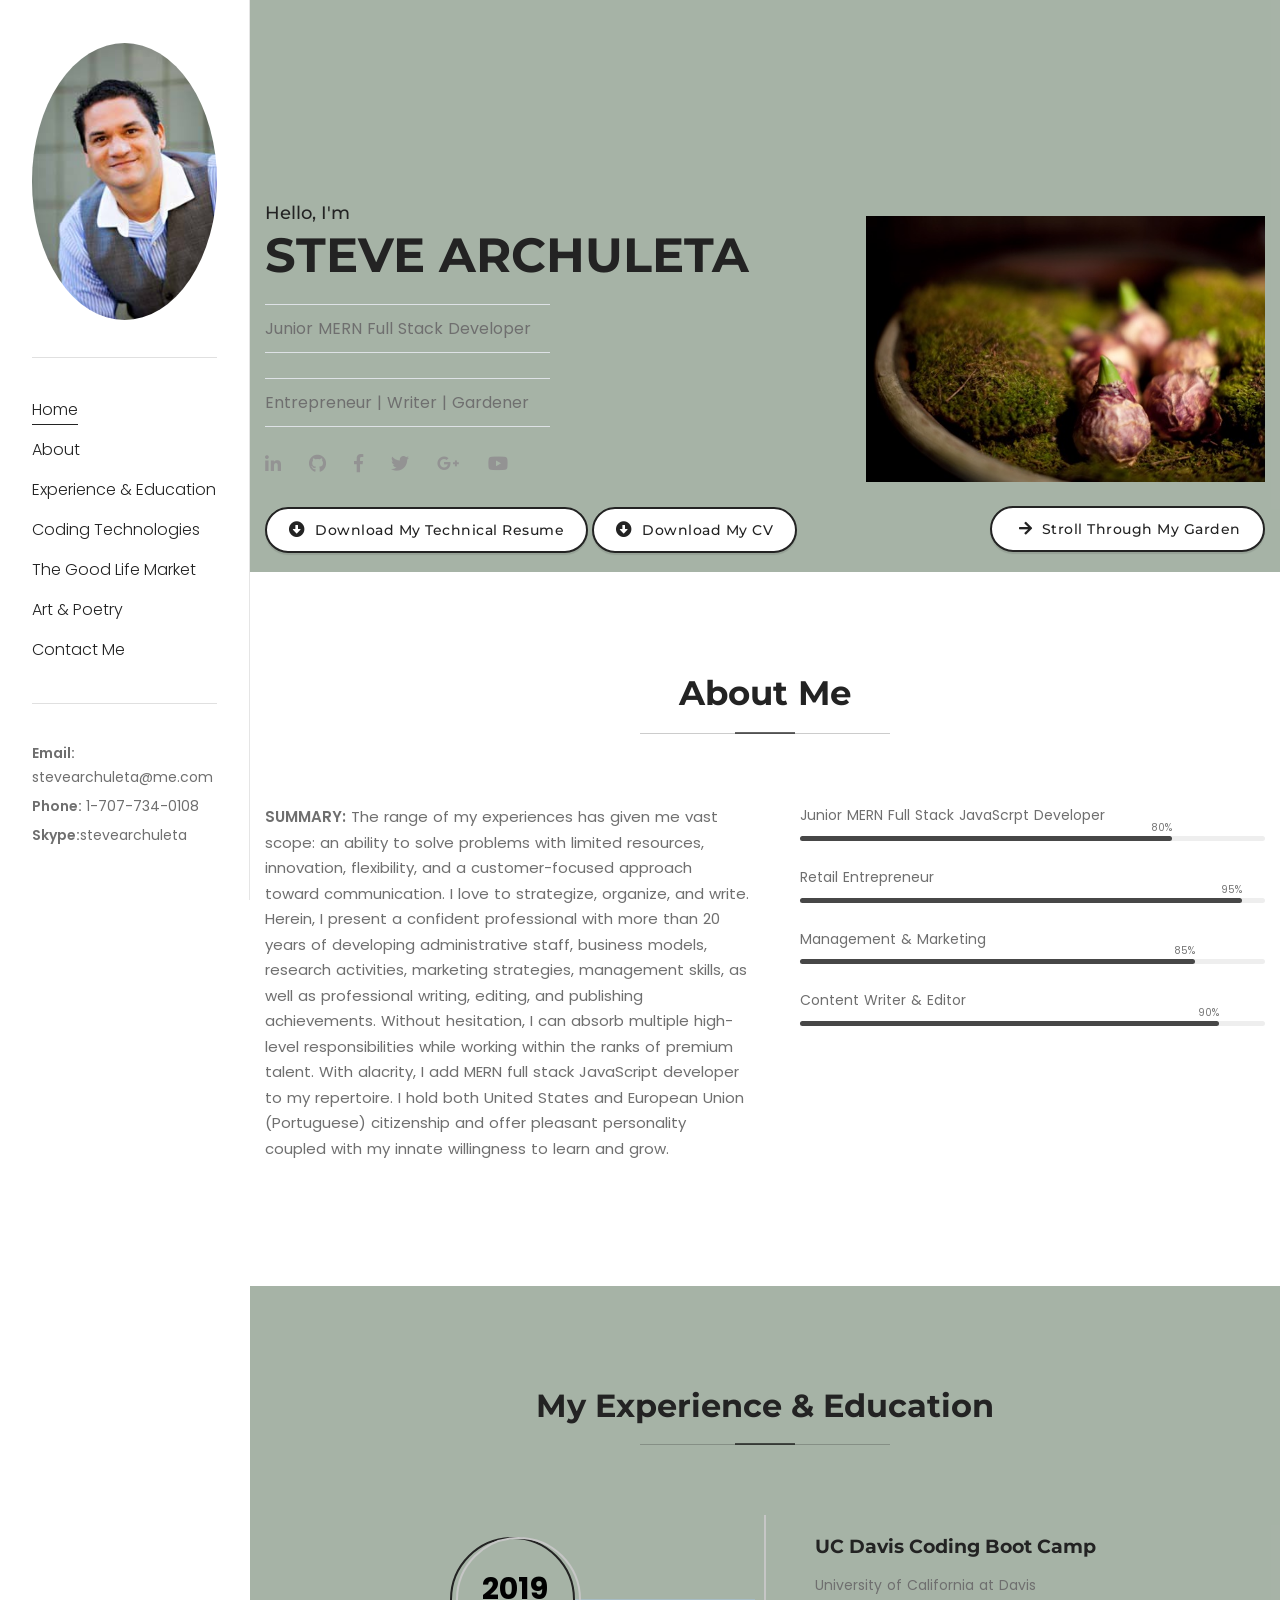
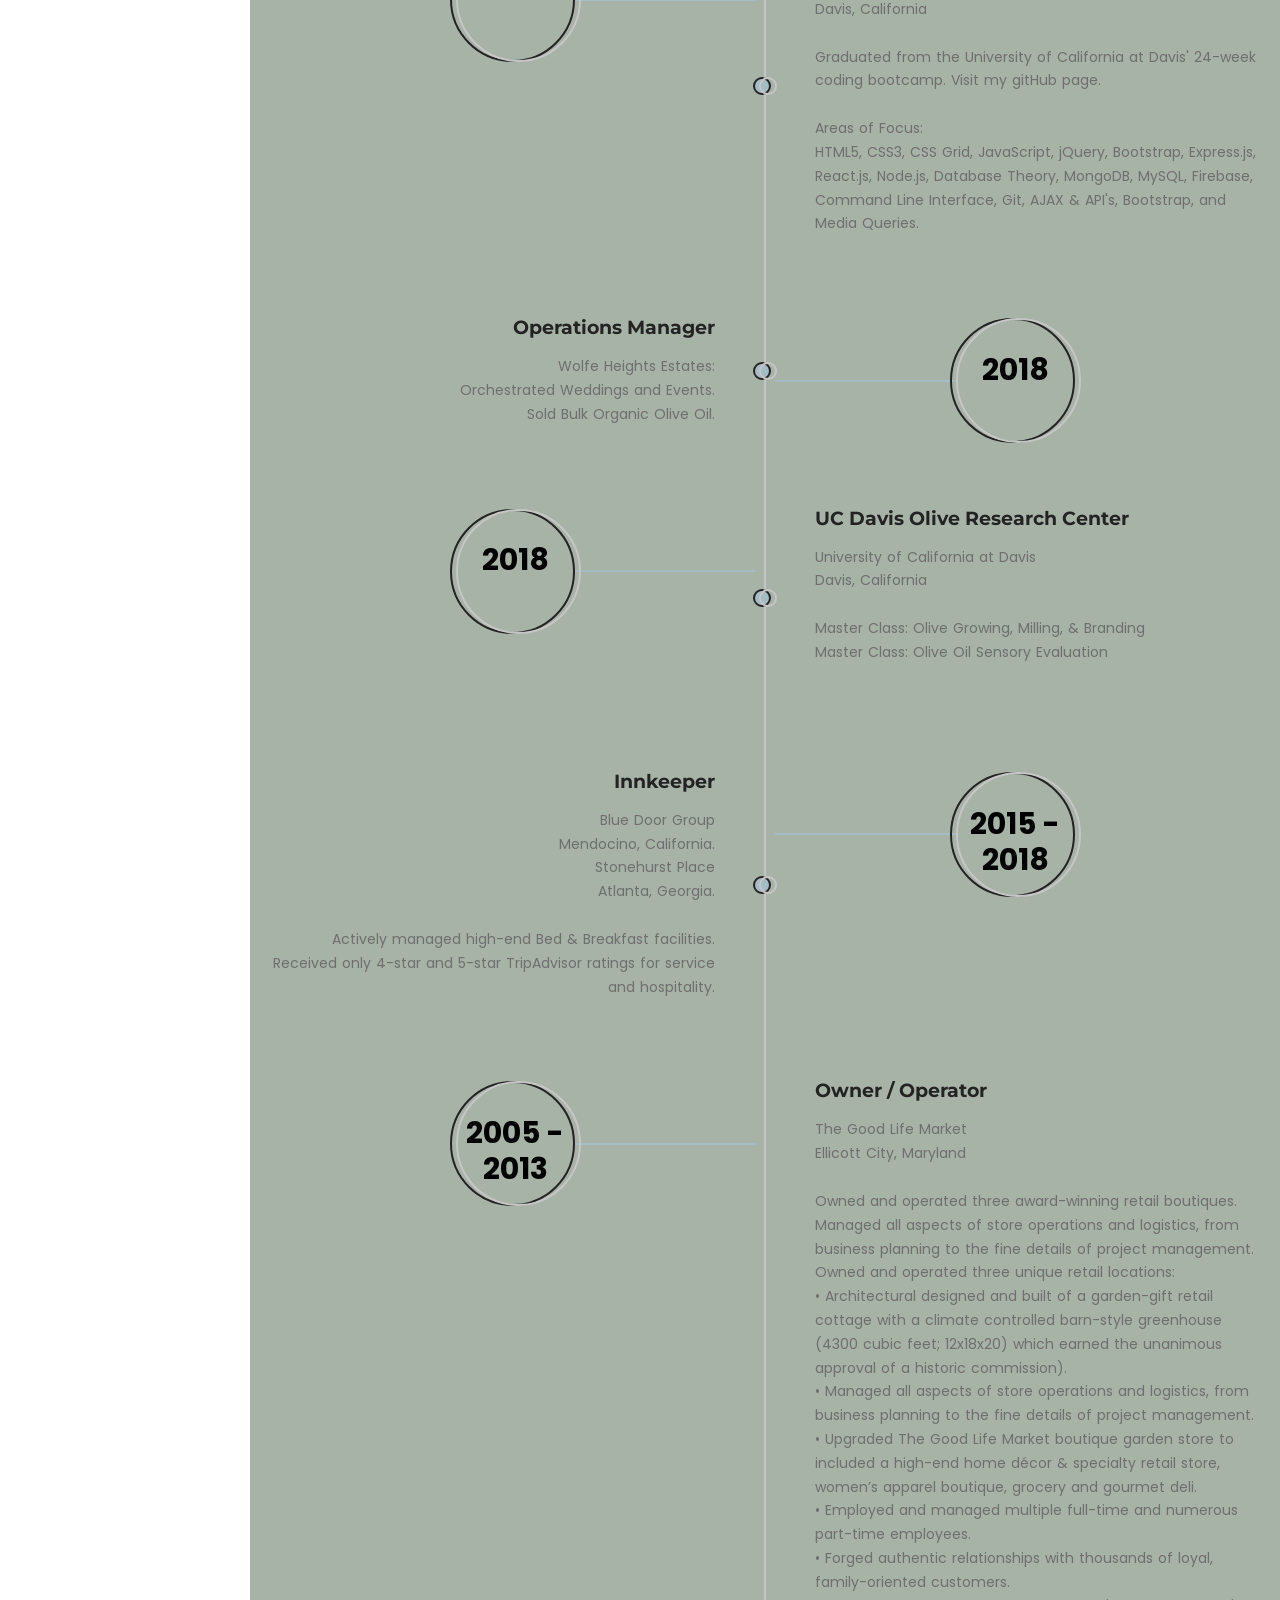
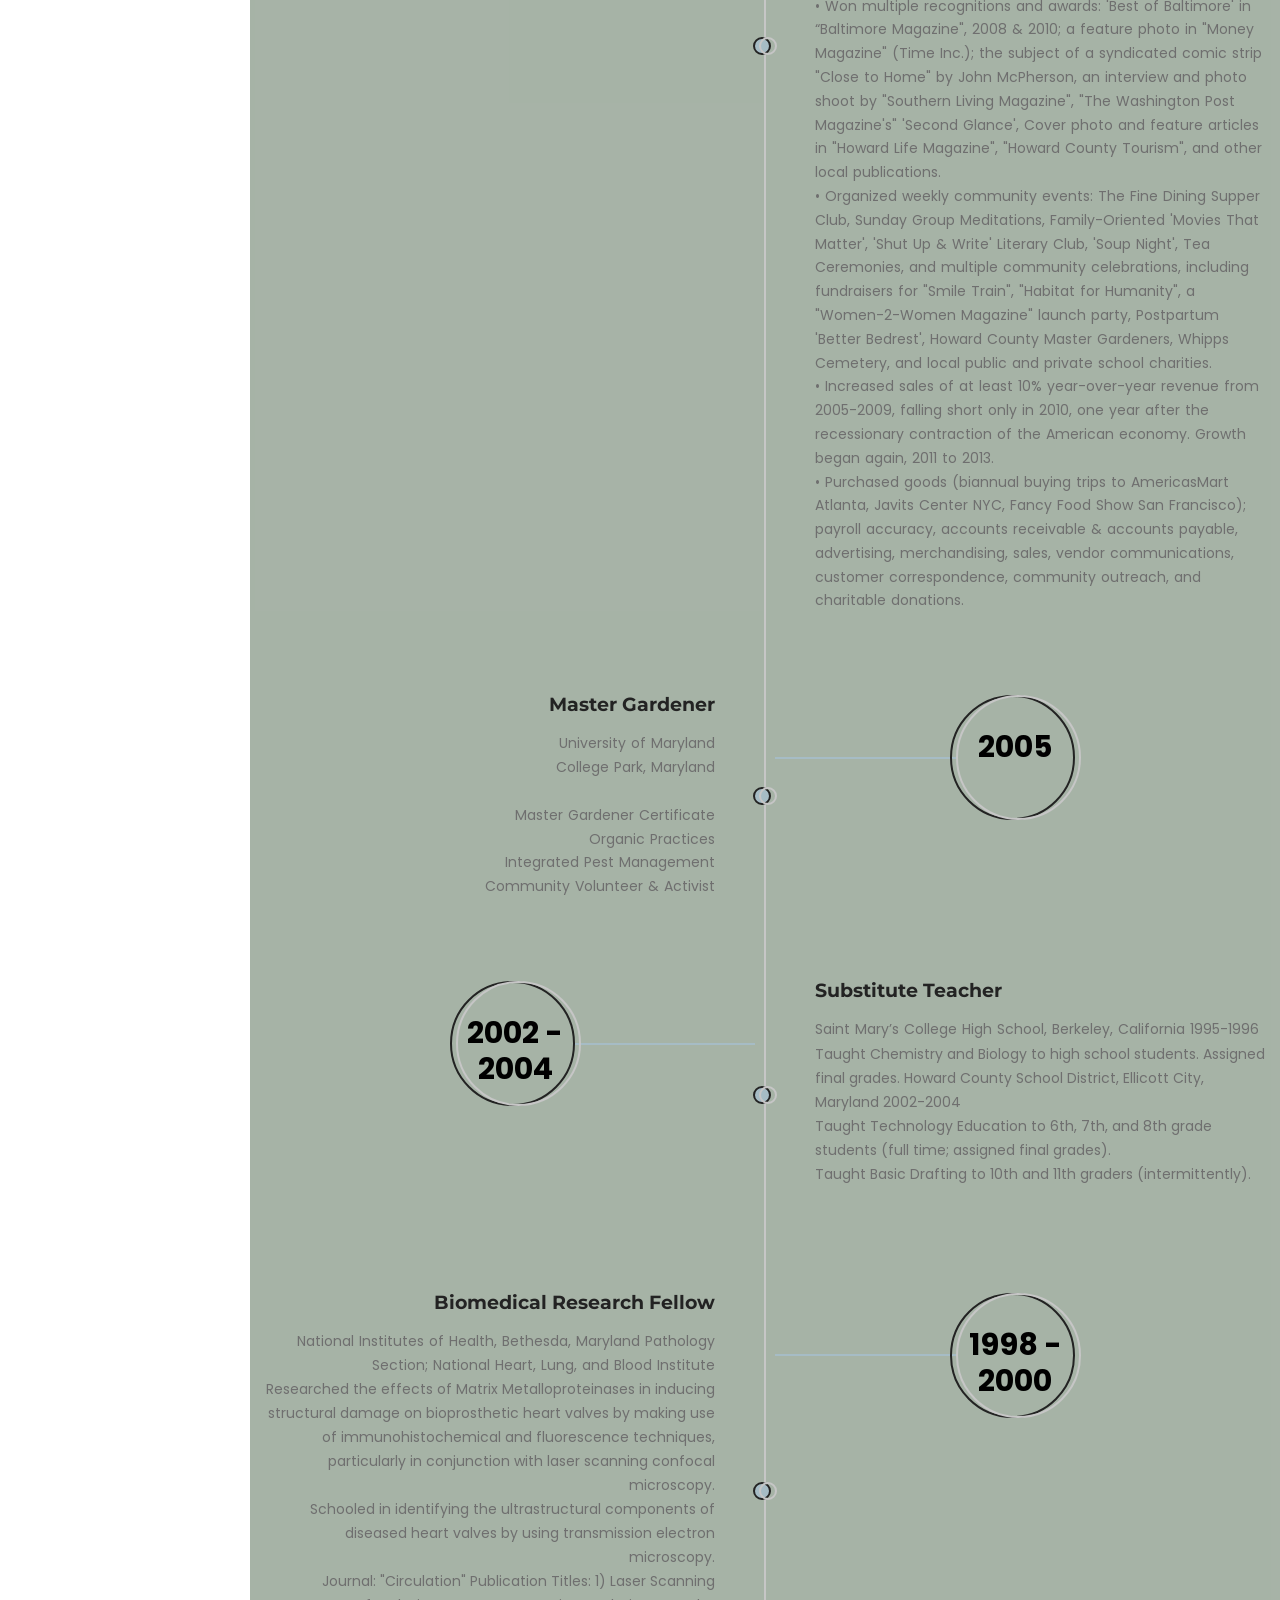
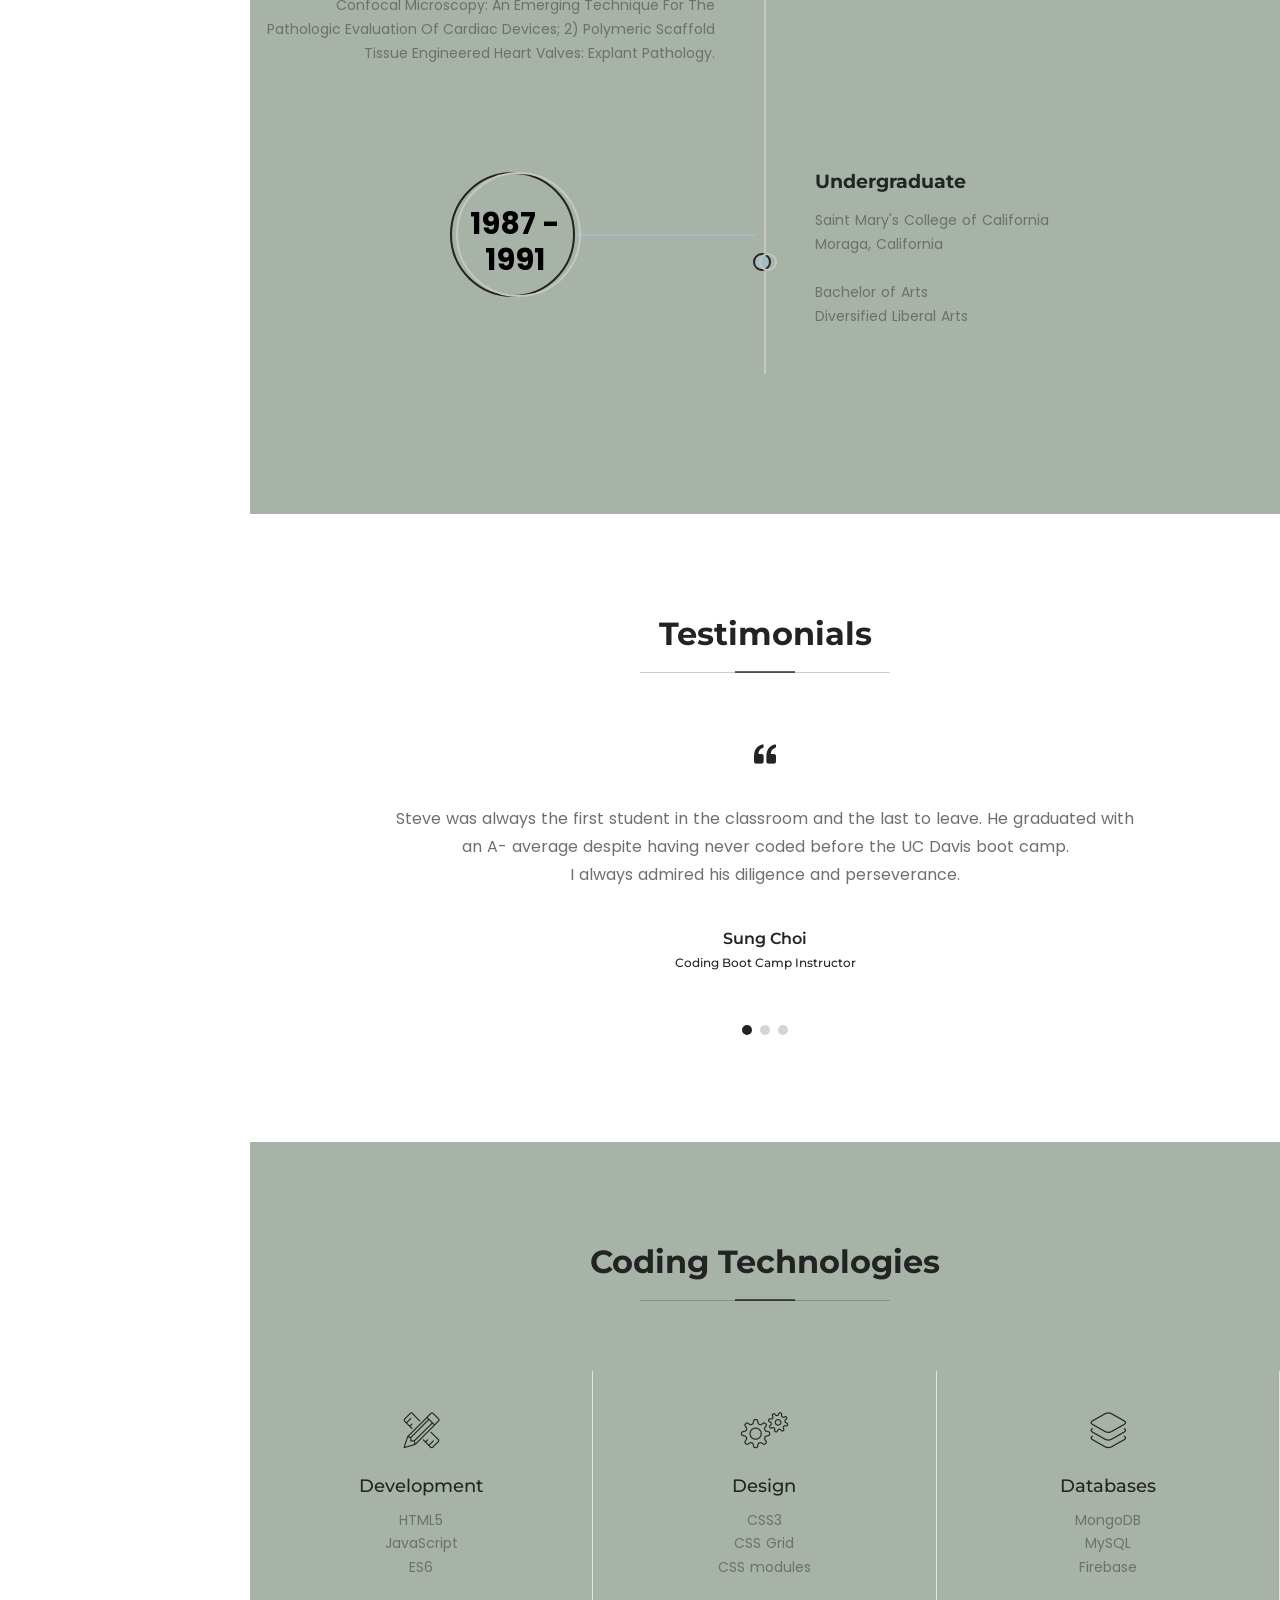
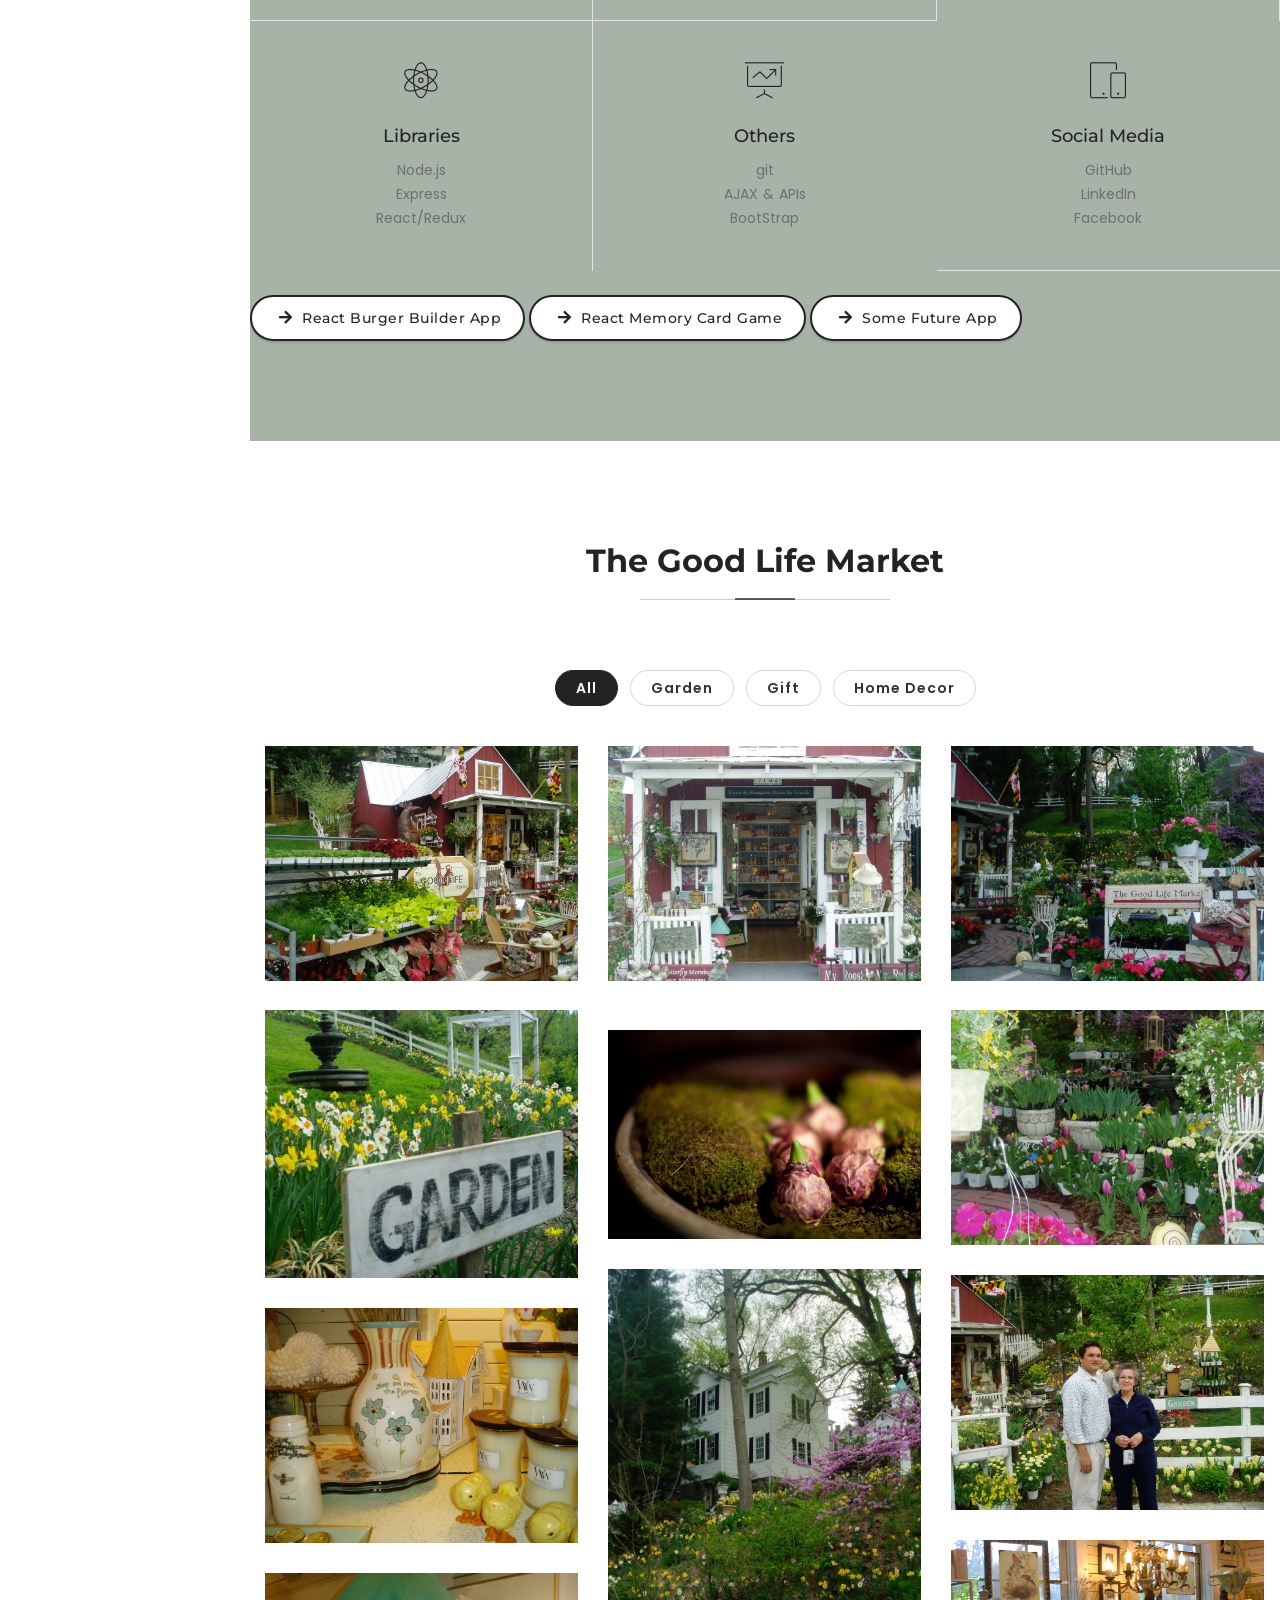
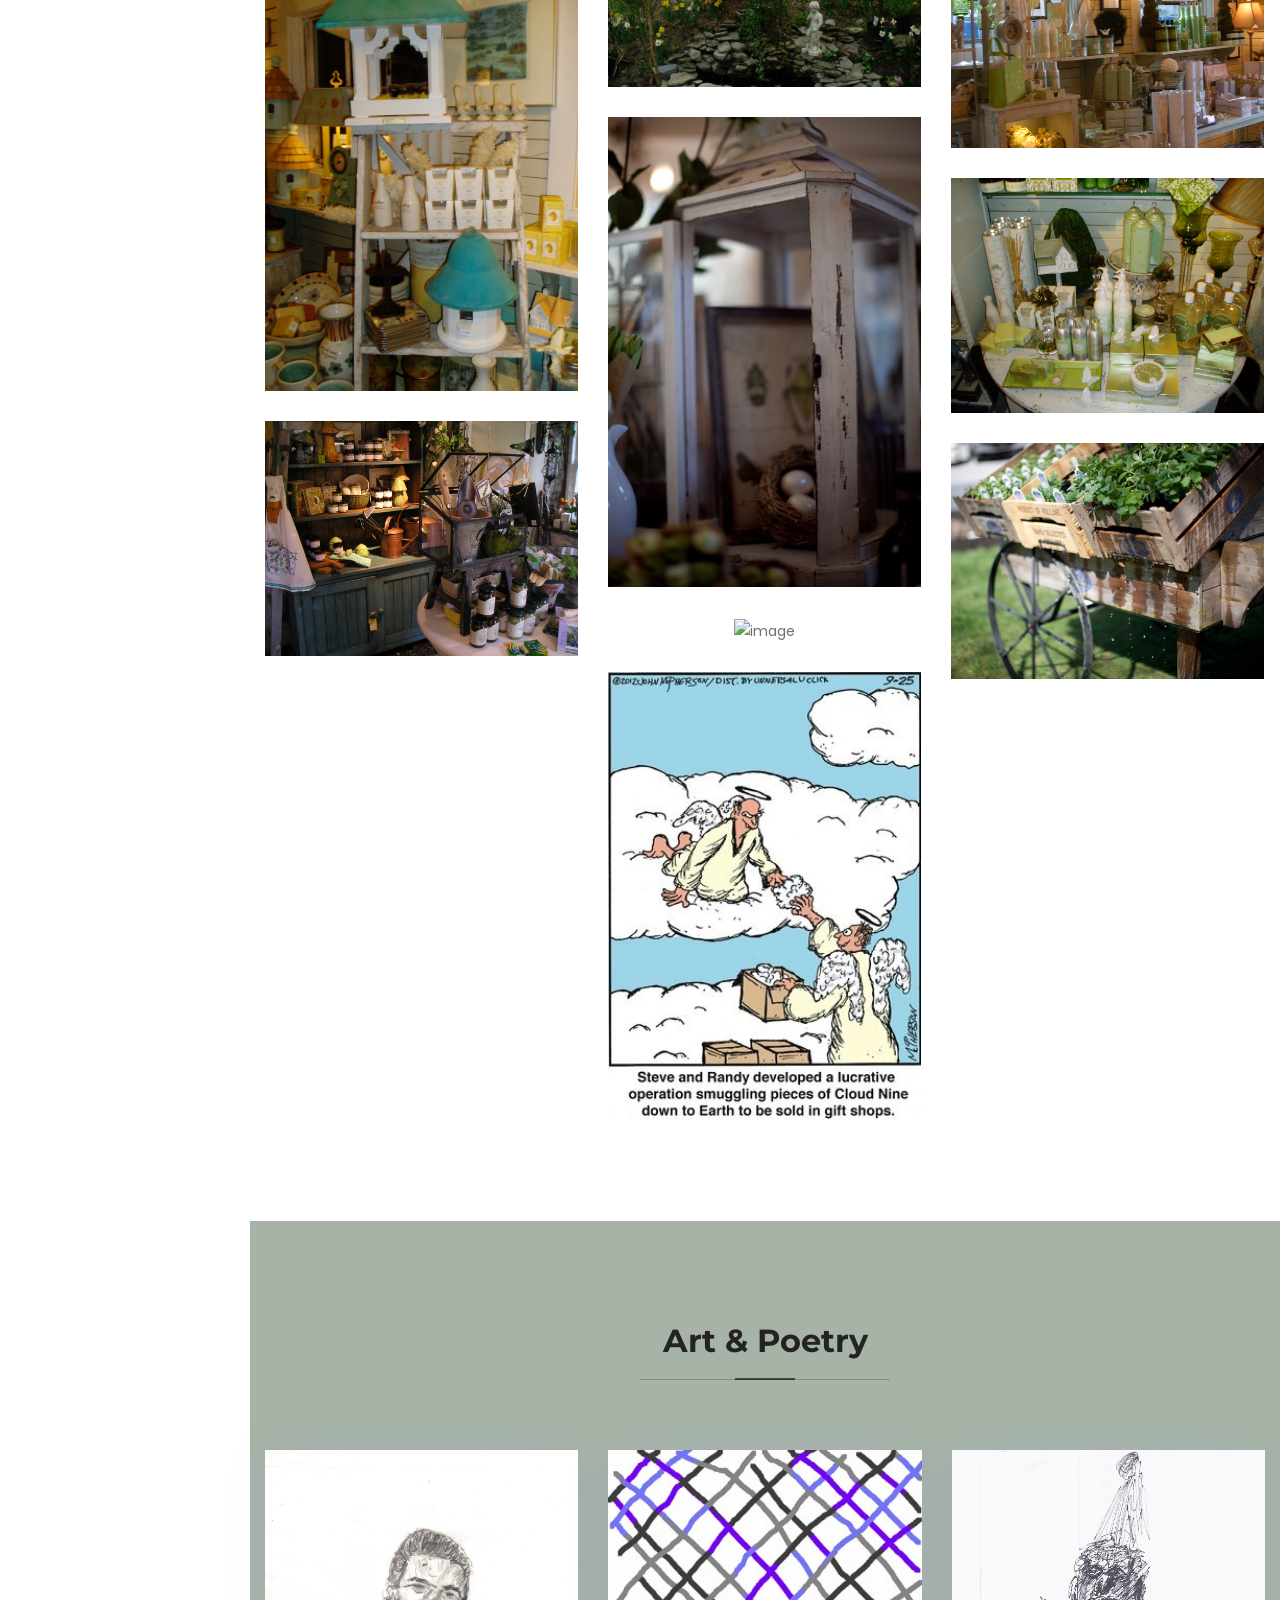
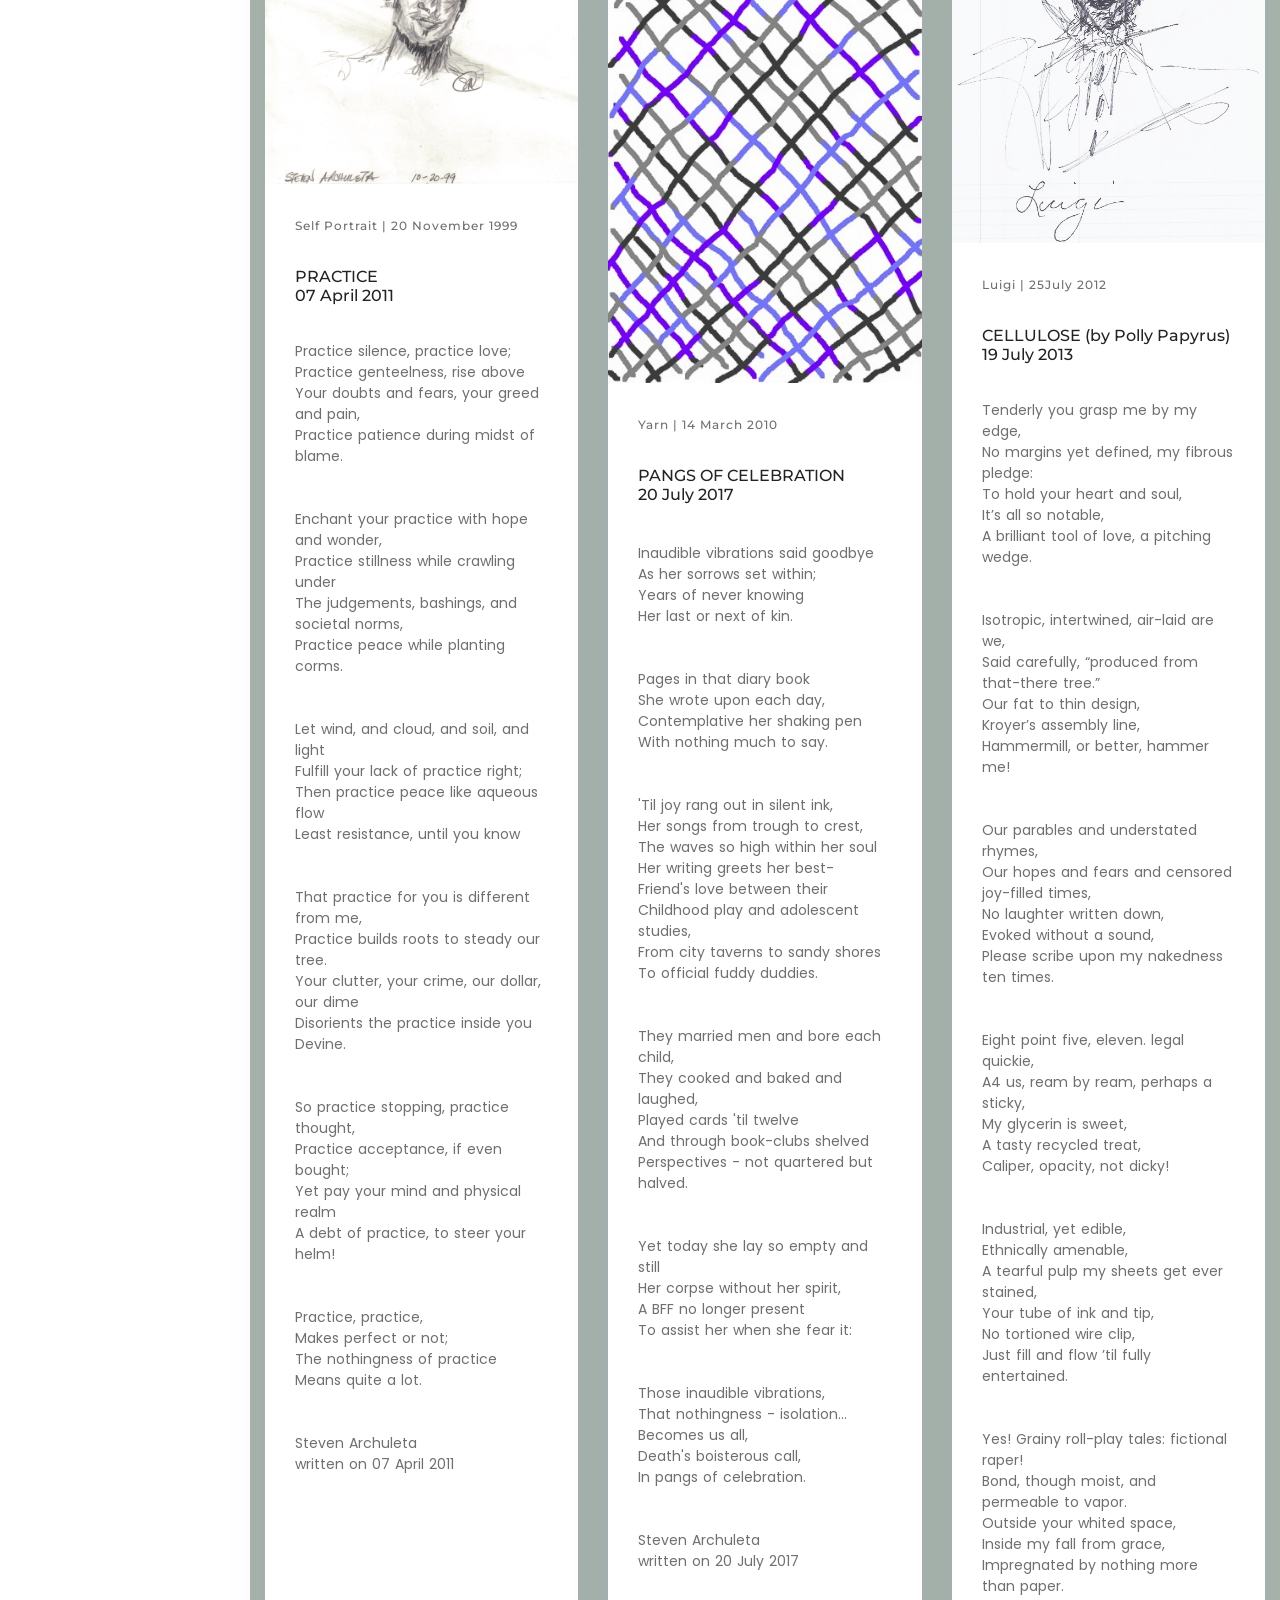
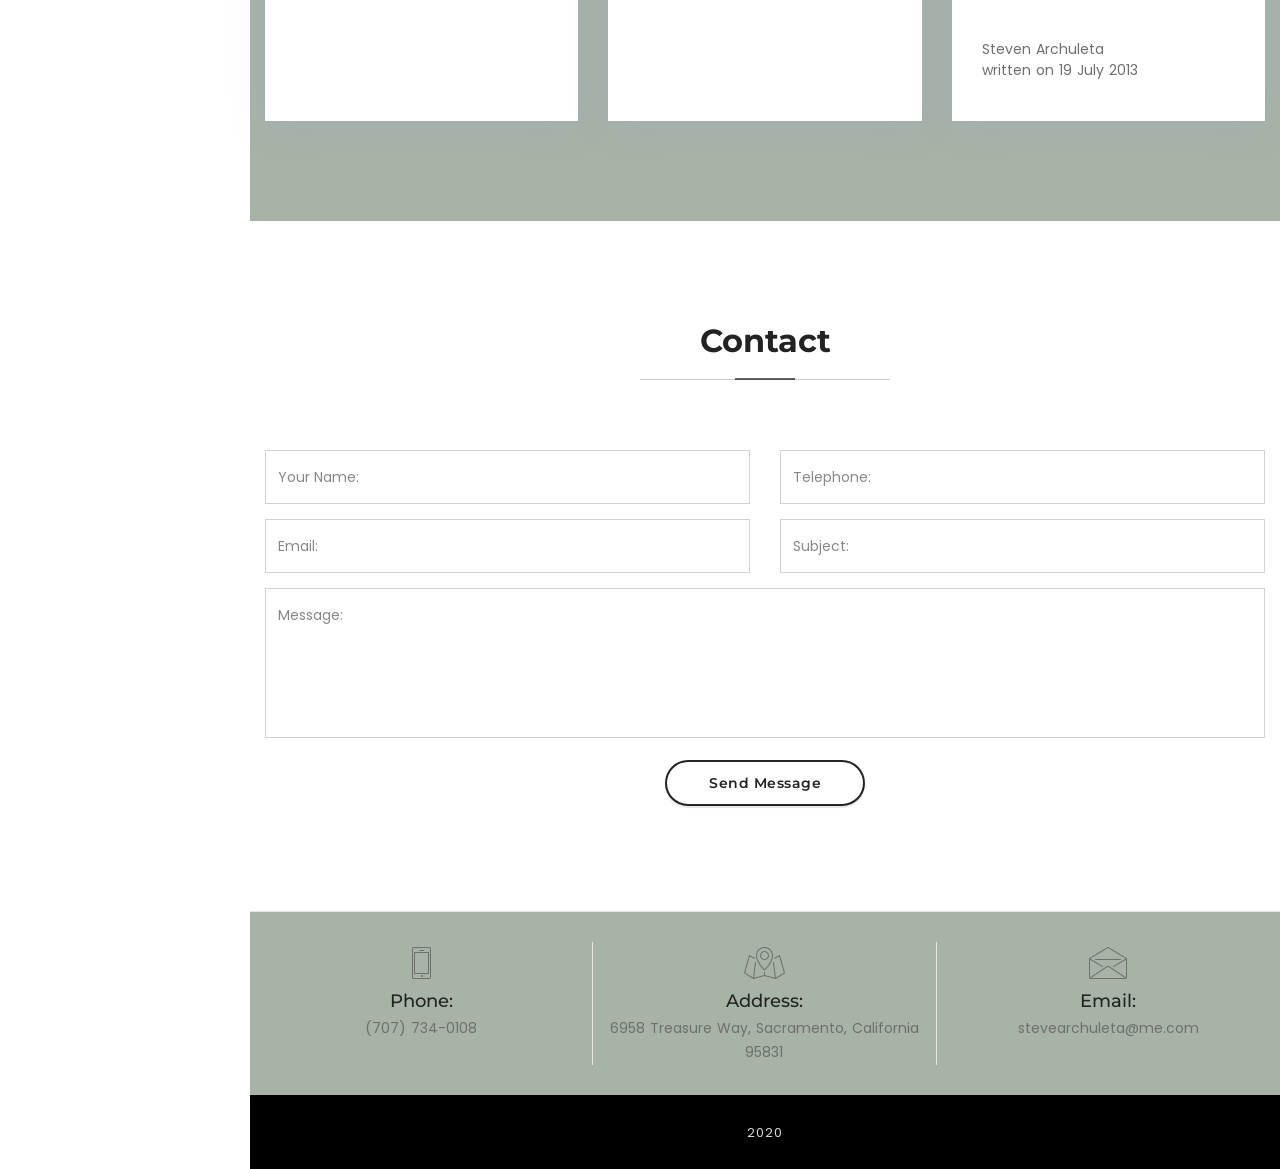
==== index.html @ 8181b086 "rearrange data services items" ====
<!DOCTYPE html>
<html lang="en">

<head>

    <!-- Metas -->
    <meta charset="utf-8">
    <meta name="author" content="ChitrakootWeb" />
    <meta http-equiv="X-UA-Compatible" content="IE=edge" />
    <meta name="viewport" content="width=device-width, initial-scale=1.0, maximum-scale=1.0, user-scalable=no">
    
    <!-- <meta name="keywords" content="HTML5 Template Onepage Ashton" />
    <meta name="description" content="Ashton - One Page Portfolio" /> -->

    <!-- Title  -->
    <title>Steve Archuleta - Professional Portfolio</title>

    <!-- Favicon -->
    <!-- <link rel="shortcut icon" href="img/favicon.png">
    <link rel="apple-touch-icon" href="img/apple-touch-icon-57x57.png">
    <link rel="apple-touch-icon" sizes="72x72" href="img/apple-touch-icon-72x72.png">
    <link rel="apple-touch-icon" sizes="114x114" href="img/apple-touch-icon-114x114.png"> -->

    <!-- Plugins -->
    <link rel="stylesheet" href="css/plugins.css" />

    <!-- Core Style Css -->
    <link rel="stylesheet" href="css/style.css" />

</head>

<body>

    <!-- Start page loading -->
    <div id="preloader">
        <div class="row loader">
            <div class="loader-icon"></div>
        </div>
    </div>
    <!-- End page loading -->

    <!-- Start Navbar -->
    <nav class="navbar navbar-expand-lg border-none bg-light-gray desktop-hide">
        <div class="container sm-padding-10px-tb sm-padding-15px-lr">

            <!-- start logo -->
            <a class="logo" href="javascript:void(0);" data-scroll-nav="0">
                <img src="assets/images/headShot.jpg" alt="Steve Archuleta - Professional Portfolio" title="Steve Archuleta - Professional Portfolio">
            </a>
            <!-- end Logo -->

            <button class="navbar-toggler" type="button" data-toggle="collapse" data-target="#navbarContent" aria-controls="navbarContent" aria-expanded="false" aria-label="Toggle navigation">
                <span class="icon-bar"><i class="fas fa-bars"></i></span>
            </button>

            <!-- navbar links -->
            <div class="collapse navbar-collapse desktop-hide" id="navbarContent">
                <ul class="navbar-nav ml-auto">
                    <li class="nav-item">
                        <a class="nav-link active" href="javascript:void(0);" data-scroll-nav="0">Home</a>
                    </li>
                    <li class="nav-item">
                        <a class="nav-link" href="javascript:void(0);" data-scroll-nav="1">About</a>
                    </li>
                    <li class="nav-item">
                        <a class="nav-link" href="javascript:void(0);" data-scroll-nav="2">Experience</a>
                    </li>
                    <li class="nav-item">
                        <a class="nav-link" href="javascript:void(0);" data-scroll-nav="3">Portfolio</a>
                    </li>
                    <li class="nav-item">
                        <a class="nav-link" href="javascript:void(0);" data-scroll-nav="4">Coding Technologies</a>
                    </li>
                    <li class="nav-item">
                        <a class="nav-link" href="javascript:void(0);" data-scroll-nav="5">Blog</a>
                    </li>
                    <li class="nav-item">
                        <a class="nav-link" href="javascript:void(0);" data-scroll-nav="6">Contact</a>
                    </li>
                </ul>
            </div>
            <!-- end navbar links -->

        </div>

        <a href="javascript:void(0)" class="sidemenu_btn sm-display-none" id="sidebar_toggle">
            <span></span> <span></span> <span></span>
        </a>

    </nav>
    <!-- End Navbar  -->

    <!-- Start Sidemenu -->
    <div class="side-menu side-menu-active left-panel">
        <div class="inner-wrapper">

            <!-- Start Profile Pic -->
            <div class="profile-pic margin-15px-bottom">
                    <img src="assets/images/headShot.jpg" class="rounded-circle" />
            </div>
            <!-- End Profile Pic -->

            <div class="separator-line-horrizontal-full bg-extra-light-gray margin-15px-bottom"></div>

            <!-- Start Side Nav -->
            <nav class="side-nav width-100">
                <ul class="navbar-nav ml-auto">
                    <li class="nav-item">
                        <a class="nav-link active" href="javascript:void(0);" data-scroll-nav="0">Home</a>
                    </li>
                    <li class="nav-item">
                        <a class="nav-link" href="javascript:void(0);" data-scroll-nav="1">About</a>
                    </li>
                    <li class="nav-item">
                        <a class="nav-link" href="javascript:void(0);" data-scroll-nav="2">Experience & Education</a>
                    </li>
                    <li class="nav-item">
                        <a class="nav-link" href="javascript:void(0);" data-scroll-nav="4">Coding Technologies</a>
                    </li>
                    <li class="nav-item">
                        <a class="nav-link" href="javascript:void(0);" data-scroll-nav="3">The Good Life Market</a>
                    </li>
                    <li class="nav-item">
                        <a class="nav-link" href="javascript:void(0);" data-scroll-nav="5">Art & Poetry</a>
                    </li>
                    <li class="nav-item">
                        <a class="nav-link" href="javascript:void(0);" data-scroll-nav="6">Contact Me</a>
                    </li>
                </ul>
            </nav>
            <!-- End Side Nav -->

            <div class="separator-line-horrizontal-full bg-extra-light-gray margin-15px-bottom"></div>

            <!-- Start Side Footer -->
            <div class="side-footer width-100">
                <ul class="profile-list">
                    <li><strong>Email:</strong> stevearchuleta@me.com</li>
                    <li><strong>Phone:</strong> 1-707-734-0108</li>
                    <li><strong>Skype:</strong>stevearchuleta</li>
                </ul>
            </div>
            <!-- End Side Footer -->

        </div>
    </div>
    <!-- End Sidemenu -->

    <div class="sidebar-wrapper">

        <!-- Start Banner Container -->
        <div class="bg-light-gray sm-padding-75px-top" data-scroll-index="0">
            <div class="container">
                <div class="row">
                    <div class="col-md-7 col-sm-12 order-2 order-md-1 xs-padding-50px-tb">
                        <!-- Start Left Content -->
                        <div class="padding-twenty-top sm-padding-fifteen-top xs-no-padding">
                            <h5 class="no-margin font-size18 xs-font-size16 text-gray padding-fifteen-top md-padding-eight-top sm-padding-five-top xs-no-padding">Hello, I'm</h5>
                            <h1 class="text-uppercase font-size48 md-font-size42 sm-font-size36 xs-font-size26 font-weight-700 margin-20px-bottom">Steve Archuleta</h1>
                            <p class="width-50 md-width-75 xs-width-100 font-size16 xs-font-size14 border-top border-bottom padding-10px-tb">Junior MERN Full Stack Developer</p>
                            <p class="width-50 md-width-75 xs-width-100 font-size16 xs-font-size14 border-top border-bottom padding-10px-tb">Entrepreneur | Writer | Gardener</p>
                            
                            <div class="social-links margin-30px-bottom xs-margin-20px-bottom">
                                <a href="https://www.linkedin.com/in/stevearchuleta/"><i class="fab fa-linkedin-in"></i></a>
                                <a href="https://github.com/stevearchuleta"><i class="fab fa-github" aria-hidden="true"></i></a>
                                <a href="https://www.facebook.com/stevearchuleta"><i class="fab fa-facebook-f"></i></a>
                                <a href="https://twitter.com/SGA121067"><i class="fab fa-twitter"></i></a>
                                <a href="https://plus.google.com/u/0/+SteveArchuleta"><i class="fab fa-google-plus-g"></i></a>
                                <a href="https://youtu.be/FR-okjanTdw"><i  class="fab fa-youtube"></i></a>
                            </div>
                            <div>
                                <a class="btn white" href="assets/2019 CV STEVEN ARCHULETA .pdf">
                                    <i class="fas fa-arrow-alt-circle-down font-size16"></i>
                                    <span class="alt-font margin-5px-left">Download My Technical Resume</span>
                                </a>
                                <a class="btn white" href="assets/2019 CV STEVEN ARCHULETA .pdf">
                                    <i class="fas fa-arrow-alt-circle-down font-size16"></i>
                                    <span class="alt-font margin-5px-left">Download My CV</span>
                                </a>
                               
                            </div>
                            
                        </div>
                        <!-- End Left Content -->
                    </div>
                    <div class="col-md-5 col-sm-12 order-1 order-md-2 text-right xs-text-center xs-border-bottom xs-padding-nineteen-half-lr border-color-medium-gray" >
                        <!-- Start Right Image -->
                        <img src="assets/images/-7156.jpg"  style="margin-top: 216px" alt="My Garden" />

                        <!-- <img src="assets/images/savana damage 009.jpg"  alt="My Garden" /> -->
                        <br><br>
                        <a class="btn white" href="#portfolio" style="margin-bottom: 20px;">
                            <i class="fas fa-arrow-right font-size15 margin-5px-left"></i>
                            <span class="alt-font margin-5px-left">Stroll Through My Garden</span>
                        </a>
                        <!-- End Right Image -->
                    </div>
                </div>
            </div>
        </div>
        <!-- End Banner Container -->

        <!-- Start About Section-->
        <section data-scroll-index="1">
            <div class="container">
                <div class="row">
                    <div class="col-12 center-col margin-70px-bottom sm-margin-40px-bottom xs-margin-30px-bottom text-center">
                        <h2 class="font-size34 md-font-size30 sm-font-size26 xs-font-size24 font-weight-700 section-title">About Me</h2>
                    </div>
                </div>
                <div class="row">
                    <!-- start about me section-->
                    <div class="col-lg-6 col-md-12 sm-margin-30px-bottom">
                        <p class="font-size15 xs-font-size14"><b>SUMMARY: </b>The range of my experiences has given me vast scope: an ability to solve problems with limited resources, innovation, flexibility, and a customer-focused approach toward communication. I love to strategize, organize, and write. Herein, I present a confident professional with more than 20 years of developing administrative staff, business models, research activities, marketing strategies, management skills, as well as professional writing, editing, and publishing achievements. Without hesitation, I can absorb multiple high-level responsibilities while working within the ranks of premium talent. With alacrity, I add MERN full stack JavaScript developer to my repertoire. I hold both United States and European Union (Portuguese) citizenship and offer pleasant personality coupled with my innate willingness to learn and grow. </p>
                        
                    </div>
                    <!-- end about me section-->

                    <!-- start skill section-->
                    <div class="col-lg-6 col-md-12">
                        <div class="padding-20px-left sm-no-padding">
                            <div class="skills width-100 margin-40px-bottom sm-margin-30px-bottom xs-no-margin-bottom">

                                <div class="prog-item">
                                    <p>Junior MERN Full Stack JavaScrpt Developer</p>
                                    <div class="skills-progress"><span data-value='80%'></span></div>
                                </div>
                                <div class="prog-item">
                                    <p>Retail Entrepreneur</p>
                                    <div class="skills-progress"><span data-value='95%'></span></div>
                                </div>
                                <div class="prog-item">
                                    <p>Management & Marketing</p>
                                    <div class="skills-progress"><span data-value='85%'></span></div>
                                </div>
                                <div class="prog-item">
                                    <p>Content Writer & Editor</p>
                                    <div class="skills-progress"><span data-value='90%'></span></div>
                                </div>

                            </div>
                        </div>
                    </div>
                    <!-- end skill section-->
                </div>
            </div>
        </section>
        <!-- End About Section-->

        <!-- Start Timeline Section-->
        <section class="bg-light-gray" data-scroll-index="2">
            <div class="container">
                <div class="row">
                    <div class="col-12 center-col margin-70px-bottom sm-margin-40px-bottom xs-margin-30px-bottom text-center">
                        <h3 class="font-weight-700 font-size32 md-font-size27 sm-font-size24 xs-font-size20 section-title">My Experience & Education</h3>
                    </div>
                </div>
                <div class="row">
                    <div class="col-md-12">
                        <div class="main-timeline">

                            <!-- start experience section-->
                            <div class="timeline">
                                <div class="icon"></div>
                                <div class="date-content">
                                    <div class="date-outer">
                                        <span class="date">
                                                <span class="month"></span>
                                        <span class="year">2019</span>
                                        </span>
                                    </div>
                                </div>
                                <div class="timeline-content">
                                    <h5 class="title">UC Davis Coding Boot Camp</h5>
                                    <p class="description">
                                            University of California at Davis
                                            <br>Davis, California
                                    </p>
                                    <br>
                                    <p class="description">
                                            Graduated from the University of California at Davis' 24-week coding bootcamp. Visit my gitHub page.
                                    </p><br>
                                    <p class="description">
                                            Areas of Focus:
                                             <br>
                                            HTML5, CSS3, CSS Grid, JavaScript, jQuery, Bootstrap, Express.js, React.js, Node.js, Database Theory, MongoDB, MySQL, Firebase, Command Line Interface, Git, AJAX & API's, Bootstrap, and Media Queries.
                                    </p>
                                </div>
                            </div>
                            <!-- end experience section-->

                            <!-- start experience section-->
                            <div class="timeline">
                                <div class="icon"></div>
                                <div class="date-content">
                                    <div class="date-outer">
                                        <span class="date">
                                                <span class="month"></span>
                                        <span class="year">2018</span>
                                        </span>
                                    </div>
                                </div>
                                <div class="timeline-content">
                                    <h5 class="title">Operations Manager</h5>
                                    <p class="description">
                                        Wolfe Heights Estates:
                                    </p>
                                    <p class="description">
                                            Orchestrated Weddings and Events.
                                        </p>
                                        <p class="description">
                                            Sold Bulk Organic Olive Oil.
                                            </p>
                                </div>
                            </div>
                            <!-- end experience section-->
  <!-- start experience section-->
  <div class="timeline">
        <div class="icon"></div>
        <div class="date-content">
            <div class="date-outer">
                <span class="date">
                        <span class="month"></span>
                <span class="year">2018</span>
                </span>
            </div>
        </div>
        <div class="timeline-content">
                <h5 class="title">UC Davis Olive Research Center</h5>
                <p class="description">
                        University of California at Davis
                        <br>Davis, California
                </p><br>
                <P>
                        Master Class: Olive Growing, Milling, & Branding
            <br>
                        Master Class: Olive Oil Sensory Evaluation
                </P>
        </div>
    </div>
    <!-- end experience section-->
                            <!-- start experience section-->
                            <div class="timeline">
                                <div class="icon"></div>
                                <div class="date-content">
                                    <div class="date-outer">
                                        <span class="date">
                                                <span class="month"></span>
                                        <span class="year">2015 - <br>2018</span>
                                        </span>
                                    </div>
                                </div>
                                <div class="timeline-content">
                                    <h5 class="title">Innkeeper</h5>
                                    <p class="description">
                                            Blue Door Group
                                            <br>
                                            Mendocino, California.
                                            <br>
                                            Stonehurst Place
                                            <br>
                                            Atlanta, Georgia.
                                    </p><br>
                                    <p class="description">
                                            Actively managed high-end Bed & Breakfast facilities. Received only 4-star and 5-star TripAdvisor ratings for service and hospitality.
                                    </p>
                                </div>
                            </div>
                            <!-- end experience section-->
<!-- start experience section-->
<div class="timeline">
        <div class="icon"></div>
        <div class="date-content">
            <div class="date-outer">
                <span class="date">
                        <span class="month"></span>
                <span class="year">2005 -<br> 2013</span>
                </span>
            </div>
        </div>
        <div class="timeline-content">
            <h5 class="title">Owner / Operator</h5>
            <p class="description">
                The Good Life Market<br>
                Ellicott City, Maryland
            </p><br>
            <p class="description">
                    Owned and operated three award-winning retail boutiques.<br>Managed all aspects of store operations and logistics, from business planning to the fine details of project management.
                    Owned and operated three unique retail locations: 
<br>•	Architectural designed and built of a garden-gift retail cottage with a climate controlled barn-style greenhouse (4300 cubic feet; 12x18x20) which earned the unanimous approval of a historic commission). 
<br>•	Managed all aspects of store operations and logistics, from business planning to the fine details of project management.
<br>•	Upgraded The Good Life Market boutique garden store to included a high-end home décor & specialty retail store, women’s apparel boutique, grocery and gourmet deli.
<br>•	Employed and managed multiple full-time and numerous part-time employees.
<br>•	Forged authentic relationships with thousands of loyal, family-oriented customers.
<br>•	Won multiple recognitions and awards: 'Best of Baltimore' in “Baltimore Magazine", 2008 & 2010; a feature photo in "Money Magazine" (Time Inc.); the subject of a syndicated comic strip "Close to Home" by John McPherson, an interview and photo shoot by "Southern Living Magazine", "The Washington Post Magazine's" 'Second Glance', Cover photo and feature articles in "Howard Life Magazine", "Howard County Tourism", and other local publications.
<br>•	Organized weekly community events: The Fine Dining Supper Club, Sunday Group Meditations, Family-Oriented 'Movies That Matter', 'Shut Up & Write' Literary Club, 'Soup Night', Tea Ceremonies, and multiple community celebrations, including fundraisers for "Smile Train", "Habitat for Humanity", a "Women-2-Women Magazine" launch party, Postpartum 'Better Bedrest', Howard County Master Gardeners, Whipps Cemetery, and local public and private school charities.
<br>•	Increased sales of at least 10% year-over-year revenue from 2005-2009, falling short only in 2010, one year after the recessionary contraction of the American economy. Growth began again, 2011 to 2013.
<br>•	Purchased goods (biannual buying trips to AmericasMart Atlanta, Javits Center NYC, Fancy Food Show San Francisco); payroll accuracy, accounts receivable & accounts payable, advertising, merchandising, sales, vendor communications, customer correspondence, community outreach, and charitable donations. 	


                </p>
        </div>
    </div>
    <!-- end experience section-->
    <!-- start experience section-->
    <div class="timeline">
            <div class="icon"></div>
            <div class="date-content">
                <div class="date-outer">
                    <span class="date">
                            <span class="month"></span>
                    <span class="year">2005</span>
                    </span>
                </div>
            </div>
            <div class="timeline-content">
                <h5 class="title">Master Gardener</h5>
                <p class="description">
                   University of Maryland<br>
                   College Park, Maryland
                </p><br>
                <p class="description">
                        Master Gardener Certificate<br>
                        Organic Practices<br>
                        Integrated Pest Management<br>
                        Community Volunteer & Activist
                    </p>
            </div>
        </div>
        <!-- end experience section-->
    <!-- start experience section-->
    <div class="timeline">
            <div class="icon"></div>
            <div class="date-content">
                <div class="date-outer">
                    <span class="date">
                            <span class="month"></span>
                    <span class="year">2002 -<br>2004</span>
                    </span>
                </div>
            </div>
            <div class="timeline-content">
                <h5 class="title">Substitute Teacher</h5>
                <p class="description">
                        Saint Mary’s College High School, Berkeley, California 1995-1996		
                    <ul>
                        <li>
                        Taught Chemistry and Biology to high school students. Assigned final grades.
                        Howard County School District, Ellicott City, Maryland 2002-2004<br>
                        </li>
                        <li>
                        Taught Technology Education to 6th, 7th, and 8th grade students (full time; assigned final grades).
                        </li>
                        <li>
                        Taught Basic Drafting to 10th and 11th graders (intermittently).
                        </li>
                    </ul>	   
                </p>
            </div>
        </div>
        <!-- end experience section-->
                            <!-- start experience section-->
                            <div class="timeline">
                                <div class="icon"></div>
                                <div class="date-content">
                                    <div class="date-outer">
                                        <span class="date">
                                                <span class="month"></span>
                                        <span class="year">1998 -<br>2000</span>
                                        </span>
                                    </div>
                                </div>
                                <div class="timeline-content">
                                    <h5 class="title">Biomedical Research Fellow</h5>
                                    <p class="description">
                                            National Institutes of Health, Bethesda, Maryland 
                                            Pathology Section; National Heart, Lung, and Blood Institute
                                        <ul>
                                            <li>
                                            Researched the effects of Matrix Metalloproteinases in inducing structural damage on bioprosthetic heart valves by making use of immunohistochemical and fluorescence techniques, particularly in conjunction with laser scanning confocal microscopy.
                                            </li>
                                            <li>
                                            Schooled in identifying the ultrastructural components of diseased heart valves by using transmission electron microscopy.
                                            </li>
                                            <li>
                                            Journal: "Circulation" Publication Titles: 1) Laser Scanning Confocal Microscopy: An Emerging Technique For The Pathologic Evaluation Of Cardiac Devices; 2) Polymeric Scaffold Tissue Engineered Heart Valves: Explant Pathology.
                                            </li>
                                        </ul>
                                            
                                    </p>
                                </div>
                            </div>
                            <!-- end experience section-->
                             <!-- start experience section-->
  <div class="timeline">
    <div class="icon"></div>
    <div class="date-content">
        <div class="date-outer">
            <span class="date">
                    <span class="month"></span>
            <span class="year">1987 -<br>1991</span>
            </span>
        </div>
    </div>
    <div class="timeline-content">
            <h5 class="title">Undergraduate</h5>
            <p class="description">
                    Saint Mary's College of California
                    <br>Moraga, California
            </p><br>
            <P>
                    Bachelor of Arts
        <br>
                    Diversified Liberal Arts
            </P>
    </div>
</div>
<!-- end experience section-->

                        </div>
                    </div>
                </div>
            </div>
        </section>
        <!-- End Timeline Section-->
<!-- Start Testimonials Section -->
<section class="center-col testimonials text-center">
    <div class="container">
        <div class="row">
            <div class="col-12 center-col margin-70px-bottom sm-margin-40px-bottom xs-margin-30px-bottom text-center">
                <h3 class="font-weight-700 font-size32 md-font-size27 sm-font-size24 xs-font-size20 section-title">Testimonials</h3>
            </div>
        </div>
        <div class="row">
            <div class="col-12">
                <div class="position-relative">
                    <div class="owl-carousel owl-theme">

                        <!-- start testimonials item-->
                        <div>
                            <i class="fas fa-quote-left font-size22 margin-40px-bottom sm-margin-30px-bottom xs-margin-20px-bottom theme-black-color"></i>
                            <p class="width-75 sm-width-85 xs-width-90 center-col padding-40px-bottom sm-padding-30px-bottom xs-padding-20px-bottom font-size16 xs-font-size14">Steve was always the first student in the classroom and the last to leave. He graduated with an A- average despite having never coded before the UC Davis boot camp.<br>I always admired his diligence and perseverance.</p>
                            <h4 class="theme-black-color">Sung Choi</h4>
                            <h6>Coding Boot Camp Instructor</h6>
                        </div>
                        <!-- end testimonials item-->

                        <!-- start testimonials item-->
                        <div>
                            <i class="fas fa-quote-left font-size22 margin-40px-bottom sm-margin-30px-bottom xs-margin-20px-bottom theme-black-color"></i>
                            <p class="width-75 sm-width-85 xs-width-90 center-col padding-40px-bottom sm-padding-30px-bottom xs-padding-20px-bottom font-size16 xs-font-size14">I was very proud of Steve as I witnessed his final presentation - I even gave him a standing ovation. Great Job! He overcame many struggles during the boot camp. <br>I know that he'll contine to code every day to improve his skillset.</p>
                            <h4 class="theme-black-color">Leo Qiu</h4>
                            <h6>Coding Boot Camp Instructor</h6>
                        </div>
                        <!-- end testimonials item-->

                        <!-- start testimonials item-->
                        <div>
                            <i class="fas fa-quote-left font-size22 margin-40px-bottom sm-margin-30px-bottom xs-margin-20px-bottom theme-black-color"></i>
                            <p class="width-75 sm-width-85 xs-width-90 center-col padding-40px-bottom sm-padding-30px-bottom xs-padding-20px-bottom font-size16 xs-font-size14">Steven has the biggest heart, filled with hope and wonder and good will. His family, friends, and customers love him.<br>I've been proud to call him my partner for over 20 years.</p>
                            <h4 class="theme-black-color">Randall Neely</h4>
                            <h6>Retail Manager</h6>
                        </div>
                        <!-- end testimonials item-->

                    </div>
                </div>
            </div>
        </div>
    </div>
</section>
<!-- End Testimonials Section -->

        <!--  Start Services Section -->
        <section class="services bg-light-gray" data-scroll-index="4">
            <div class="container">
                <div class="row">
                    <div class="col-12 center-col margin-70px-bottom sm-margin-40px-bottom xs-margin-30px-bottom text-center">
                        <h3 class="font-weight-700 font-size32 md-font-size27 sm-font-size24 xs-font-size20 section-title">Coding Technologies</h3>
                    </div>
                </div>
                <div class="row">

                    <!-- start services item -->
                    <div class="col-lg-4 col-md-6 border-right border-bottom border-color-medium-gray xs-no-border-right">
                        <div class="text-center padding-40px-tb xs-padding-20px-bottom padding-20px-lr xs-no-padding-lr xs-no-padding-top">
                            <div class="display-inline-block margin-20px-bottom xs-margin-15px-bottom"><i class="icon icon-tools text-extra-dark-gray font-size36"></i></div>
                            <div class="alt-font text-extra-dark-gray margin-10px-bottom font-size18 xs-font-size16">Development</div>
                            <p class="width-85 md-width-90 xs-width-100 center-col no-margin-bottom">HTML5</p>
                            <p class="width-85 md-width-90 xs-width-100 center-col no-margin-bottom">JavaScript</p>
                            <p class="width-85 md-width-90 xs-width-100 center-col no-margin-bottom">ES6</p>
                        </div>
                    </div>
                    <!-- end services item -->

                    <!-- start services item -->
                    <div class="col-lg-4 col-md-6 border-right border-bottom border-color-medium-gray sm-no-border-right">
                        <div class="text-center padding-40px-tb xs-padding-20px-tb padding-20px-lr xs-no-padding-lr">
                            <div class="display-inline-block margin-20px-bottom xs-margin-15px-bottom"><i class="icon icon-gears text-extra-dark-gray font-size36"></i></div>
                            <div class="alt-font text-extra-dark-gray margin-10px-bottom font-size18 xs-font-size16">Design</div>
                            <p class="width-85 md-width-90 xs-width-100 center-col no-margin-bottom">CSS3</p>
                            <p class="width-85 md-width-90 xs-width-100 center-col no-margin-bottom">CSS Grid</p>
                            <p class="width-85 md-width-90 xs-width-100 center-col no-margin-bottom">CSS modules</p>
                        </div>
                    </div>
                    <!-- end services item -->

                    <!-- start services item -->
                    <div class="col-lg-4 col-md-6 border-right sm-border-bottom border-color-medium-gray sm-no-border-right">
                        <div class="text-center padding-40px-tb xs-padding-20px-tb padding-20px-lr xs-no-padding-lr">
                            <div class="display-inline-block margin-20px-bottom xs-margin-15px-bottom"><i class="icon icon-layers text-extra-dark-gray font-size36"></i></div>
                            <div class="alt-font text-extra-dark-gray margin-10px-bottom font-size18 xs-font-size16">Databases</div>
                            <p class="width-85 md-width-90 xs-width-100 center-col no-margin-bottom">MongoDB</p>
                            <p class="width-85 md-width-90 xs-width-100 center-col no-margin-bottom">MySQL</p>
                            <p class="width-85 md-width-90 xs-width-100 center-col no-margin-bottom">Firebase</p>
                        </div>
                    </div>
                    <!-- end services item -->

                    
                    
                    <!-- start services item -->
                    <div class="col-lg-4 col-md-6 border-right border-color-medium-gray xs-border-bottom xs-no-border-right">
                        <div class="text-center padding-40px-tb xs-padding-20px-tb padding-20px-lr xs-no-padding-lr">
                            <div class="display-inline-block margin-20px-bottom xs-margin-15px-bottom"><i class="icon icon-genius text-extra-dark-gray font-size36"></i></div>
                            <div class="alt-font text-extra-dark-gray margin-10px-bottom font-size18 xs-font-size16">Libraries</div>
                            <p class="width-85 md-width-90 xs-width-100 center-col no-margin-bottom">Node.js</p>
                            <p class="width-85 md-width-90 xs-width-100 center-col no-margin-bottom">Express</p>
                            <p class="width-85 md-width-90 xs-width-100 center-col no-margin-bottom">React/Redux</p>
                        </div>
                    </div>
                    <!-- end services item -->
                    
                    <!-- start services item -->
                    <div class="col-lg-4 col-md-6">
                        <div class="text-center padding-40px-tb xs-padding-20px-top             padding-20px-lr xs-no-padding-lr xs-no-padding-bottom">
                            <div class="display-inline-block margin-20px-bottom xs-margin-15px-bottom"><i class="icon icon-presentation text-extra-dark-gray font-size36"></i></div>
                            <div class="alt-font text-extra-dark-gray margin-10px-bottom font-size18 xs-font-size16">Others</div>
                            <p class="width-85 md-width-90 xs-width-100 center-col no-margin-bottom">git</p>
                            <p class="width-85 md-width-90 xs-width-100 center-col no-margin-bottom">AJAX & APIs</p>
                            <p class="width-85 md-width-90 xs-width-100 center-col no-margin-bottom">BootStrap</p>
                        </div>
                    </div>
                    <!-- end services item -->
                    
                    <!-- start services item -->
                    <div class="col-lg-4 col-md-6 sm-border-right border-bottom border-color-medium-gray xs-no-border-right">
                        <div class="text-center padding-40px-tb xs-padding-20px-tb padding-20px-lr xs-no-padding-lr">
                            <div class="display-inline-block margin-20px-bottom xs-margin-15px-bottom"><i class="icon icon-mobile text-extra-dark-gray font-size36"></i></div>
                            <div class="alt-font text-extra-dark-gray margin-10px-bottom font-size18 xs-font-size16">Social Media</div>
                            <p class="width-85 md-width-90 xs-width-100 center-col no-margin-bottom">GitHub</p>
                            <p class="width-85 md-width-90 xs-width-100 center-col no-margin-bottom">LinkedIn</p>
                            <p class="width-85 md-width-90 xs-width-100 center-col no-margin-bottom">Facebook</p>
                        </div>
                    </div>
                    <!-- end services item -->
                </div>
            </div>
<br>
            <a class="btn white" href="https://guarded-fjord-47014.herokuapp.com" target="_blank" >
                <i class="fas fa-arrow-right font-size15 margin-5px-left"></i>
                <span class="alt-font margin-5px-left">React Burger Builder App</span>
            </a>
            <a class="btn white" href="https://still-tundra-63511.herokuapp.com" target="_blank" >
                <i class="fas fa-arrow-right font-size15 margin-5px-left"></i>
                <span class="alt-font margin-5px-left">React Memory Card Game  </span>
            </a>
            <a class="btn white" href="#portfolio" target="_blank" >
                <i class="fas fa-arrow-right font-size15 margin-5px-left"></i>
                <span class="alt-font margin-5px-left">Some Future App</span>
            </a>

        </section>
        <!-- End Services Section -->

<!-- Start Portfolio Section -->
<section class="portfolio" data-scroll-index="3" id="portfolio">
    <div class="container">
        <div class="row">
            <div class="col-12 center-col margin-70px-bottom sm-margin-40px-bottom xs-margin-30px-bottom text-center">
                <h3 class="font-weight-700 font-size32 md-font-size27 sm-font-size24 xs-font-size20 section-title">The Good Life Market</h3>
            </div>
        </div>
        <div class="row">
            <!-- Start links -->
            <div class="filtering col-sm-12 text-center">
                <span data-filter='*' class="active">All</span>
                <span data-filter='.develop'>Garden</span>
                <span data-filter='.design'>Gift</span>
                <span data-filter='.graphic'>Home Decor</span>
            </div>
            <!-- End links -->
            <div class="clearfix"></div>

            <!-- gallery -->
            <div class="gallery text-center width-100">

                <!-- start gallery item -->
                <div class="col-md-4 items develop">
                        <div class="item-img">
                                <img src="assets/images/Spring 2007 Tulip Pics 1 014.jpg" alt="image">
                                <div class="item-img-overlay valign">
                                    <div class="overlay-info width-100 vertical-center">
                                        <a href="assets/images/Spring 2007 Tulip Pics 1 014.jpg" class="popimg">
                                            <i class="fa fa-search-plus"></i>
                                        </a>
                                        <h6>I architectural designed and built this 4300-cubic-foot retail cottage, complete with a climate controlled garden greenhouse (which earned the unanimous approval of a historic commission).</h6>
                                    </div>
                                </div>
                            </div>
                </div>
                <!-- end gallery item -->
<!-- start gallery item -->
<div class="col-md-4 items develop">
<div class="item-img">
    <img src="assets/images/savana damage 020.jpg" alt="image">
    <div class="item-img-overlay valign">
        <div class="overlay-info width-100 vertical-center">
            <a href="assets/images/savana damage 020.jpg" class="popimg">
                <i class="fa fa-search-plus"></i>
            </a>
            <h6>For 8 years, I made thousands of friends in this quaint garden cottage that I built. I still love these customers very much.</h6>
        </div>
    </div>
</div>
</div>
<!-- end gallery item -->
                

                <!-- start gallery item -->
                <div class="col-md-4 items develop">
                    <div class="item-img">
                        <img src="assets/images/savana damage 029.jpg" alt="image">
                        <div class="item-img-overlay valign">
                            <div class="overlay-info width-100 vertical-center">
                                <a href="assets/images/savana damage 029.jpg" class="popimg">
                                    <i class="fa fa-search-plus"></i>
                                </a>
                                <h6>I built The Good Life Market atop a .25 acre property in Historic Ellicott City, Maryland, where my partner and I lived for 12 years.</h6>
                            </div>

                        </div>
                    </div>
                </div>
                <!-- end gallery item -->

                <!-- start gallery item -->
                <div class="col-md-4 items develop">
                        <div class="item-img">
                                <img src="assets/images/savana damage 014@0.jpg" alt="image">
                                <div class="item-img-overlay valign">
                                    <div class="overlay-info width-100 vertical-center">
                                        <a href="assets/images/savana damage 014@0.jpg" class="popimg">
                                            <i class="fa fa-search-plus"></i>
                                        </a>
                                        <h6>I planted over 4000 daffodil bulbs.</h6>
                                        <h6>I built the pergola.</h6>
                                        <h6>I built  the fence.</h6>
                                        <h6>I stenciled the garden sign.</h6>
                                    </div>
                                </div>
                            </div>
                  
                </div>
                <!-- end gallery item -->

         <!-- start gallery item -->
<div class="col-md-4 items develop">
<div class="item-img">
<img src="assets/images/-7156.jpg" style="margin-top: 20px" alt="image">
<div class="item-img-overlay valign">
    <div class="overlay-info width-100 vertical-center">
        <a href="assets/images/-7156.jpg" class="popimg">
            <i class="fa fa-search-plus"></i>
        </a>
        <h6>Bulbs facinate me.  In terms of nutrients, they're self containing. Many require a freezing period, which makes me think of how the environment shapes each organism.</h6>
    </div>

</div>
</div>
</div>
<!-- end gallery item -->      
 <!-- start gallery item -->
 <div class="col-md-4 items develop">
    <div class="item-img">
        <img src="assets/images/savana damage 040.jpg" alt="image">
        <div class="item-img-overlay valign">
            <div class="overlay-info width-100 vertical-center">
                <a href="assets/images/savana damage 040.jpg" class="popimg">
                    <i class="fa fa-search-plus"></i>
                </a>
                <h6>In 2005, I became a Master Gardener through the University of Maryland. My grandmother, Maria Joaquina Pereira Paulo de Sousa, enjoyed gardening,
                 and so do I.</h6>
            </div>

        </div>
    </div>
</div>
<!-- end gallery item -->
                <!-- start gallery item -->
                <div class="col-md-4 items develop">
                    <div class="item-img">
                        <img src="assets/images/Spring 2007 Tulip Pics 3 016.jpg" alt="image">
                        <div class="item-img-overlay valign">
                            <div class="overlay-info width-100 vertical-center">
                                <a href="assets/images/Spring 2007 Tulip Pics 3 016.jpg" class="popimg">
                                    <i class="fa fa-search-plus"></i>
                                </a>
                                <h6>Prior to The Good Life Market, I designed a kitchen and two bathrooms as additions to my newly renovated 1820 farm house.</h6>
                            </div>

                        </div>
                    </div>
                </div>
                <!-- end gallery item -->
                 <!-- start gallery item -->
                 <div class="col-md-4 items develop">
                    <div class="item-img">
                        <img src="assets/images/Spring 2007 Tulip Pics 1 041.jpg" alt="image">
                        <div class="item-img-overlay valign">
                            <div class="overlay-info width-100 vertical-center">
                                <a href="assets/images/Spring 2007 Tulip Pics 1 041.jpg" class="popimg">
                                    <i class="fa fa-search-plus"></i>
                                </a>
                                <h6>My mother was born in the village of Prazeres on Madeira Island, Portugal. Here, she flew from Sacramento, California to visit her son in Maryland.</h6>
                            </div>

                        </div>
                    </div>
                </div>
                <!-- end gallery item -->

                <!-- start gallery item -->
                <div class="col-md-4 items design">
                    <div class="item-img">
                        <img src="assets/images/Spring Interior Pictures 042.jpg" alt="image">
                        <div class="item-img-overlay valign">
                            <div class="overlay-info width-100 vertical-center">
                                <a href="assets/images/Spring Interior Pictures 042.jpg" class="popimg">
                                    <i class="fa fa-search-plus"></i>
                                </a>
                                <h6>Stop and smell the flowers. Also... save the bees. I promoted kindness and good nature within my retail inventory.</h6>
                            </div>

                        </div>
                    </div>
                </div>
                <!-- end gallery item -->

                <!-- start gallery item -->
                <div class="col-md-4 items design">
                        <div class="item-img">
                                <img src="assets/images/GLM Pics Ft. Meade Girls 033@0.jpg" alt="image">
                                <div class="item-img-overlay valign">
                                    <div class="overlay-info width-100 vertical-center">
                                        <a href="assets/images/GLM Pics Ft. Meade Girls 033@0.jpg" class="popimg">
                                            <i class="fa fa-search-plus"></i>
                                        </a>
                                        <h6>With merchandising lines like Hillhouse Naturals, L'epi De Provence, MOR Cosmetics, and Mary Lake Thompson, my garden gift shop smelled botanical and fresh.</h6>
                                    </div>
                                </div>
                            </div>
                  
                </div>
                <!-- end gallery item -->

                <!-- start gallery item -->
                <div class="col-md-4 items design">
                    <div class="item-img">
                        <img src="assets/images/Spring Interior Pictures 009.jpg" alt="image">
                        <div class="item-img-overlay valign">
                            <div class="overlay-info width-100 vertical-center">
                                <a href="assets/images/Spring Interior Pictures 009.jpg" class="popimg">
                                    <i class="fa fa-search-plus"></i>
                                </a>
                                <h6>I became a gardener and birdwatcher while living in Maryland. One of my fellow master gardeners hand-stitched wall art; so... I added her work to these beautiful birdhouses, among other retail inventory.</h6>
                            </div>

                        </div>
                    </div>
                </div>
                <!-- end gallery item -->

                <!-- start gallery item -->
                <div class="col-md-4 items design">
                    <div class="item-img">
                        <img src="assets/images/-7248.jpg" alt="image">
                        <div class="item-img-overlay valign">
                            <div class="overlay-info width-100 vertical-center">
                                <a href="assets/images/-7248.jpg" class="popimg">
                                    <i class="fa fa-search-plus"></i>
                                </a>
                                <h6>As Birds and Insects often do,<br>A Home they find through Lantern's View.</h6>
                            </div>

                        </div>
                    </div>
                </div>
                <!-- end gallery item -->
                 <!-- start gallery item -->
                 <div class="col-md-4 items graphic">
                        <div class="item-img">
                            <img src="assets/images/Spring Interior Pictures 014.jpg" alt="image">
                            <div class="item-img-overlay valign">
                                <div class="overlay-info width-100 vertical-center">
                                    <a href="assets/images/Spring Interior Pictures 014.jpg" class="popimg">
                                        <i class="fa fa-search-plus"></i>
                                    </a>
                                    <h6>I rented a stone manor house next door to my garden cottage. The Good Life Market then expanded into a home decor shop. Here, my customers relished in comfort and design.</h6>
                                </div>

                            </div>
                        </div>
                    </div>
                    <!-- end gallery item -->
                    
                             <!-- start gallery item -->
                 <div class="col-md-4 items graphic">
                        <div class="item-img">
                            <img src="assets/images/P1010069@0.jpg" alt="image">
                            <div class="item-img-overlay valign">
                                <div class="overlay-info width-100 vertical-center">
                                    <a href="assets/images/P1010069@0.jpg" class="popimg">
                                        <i class="fa fa-search-plus"></i>
                                    </a>
                                    <h6>Fresh culinary herbs are earth's medicinal gift to chefs and gardeners alike. </h6>
                                </div>

                            </div>
                        </div>
                    </div>
                    <!-- end gallery item -->
                    <!-- start gallery item -->
                 <div class="col-md-4 items graphic">
                        <div class="item-img">
                            <img src="assets/images/-6137 (1).jpg" alt="image">
                            <div class="item-img-overlay valign">
                                <div class="overlay-info width-100 vertical-center">
                                    <a href="assets/images/-6137 (1).jpg" class="popimg">
                                        <i class="fa fa-search-plus"></i>
                                    </a>
                                    <h6>My partner and I have a knack for merchandising. We sourced our product selection from trade shows in Atanta, New York, and San Francisco. </h6>
                                </div>

                            </div>
                        </div>
                    </div>
                    <!-- end gallery item -->
                             <!-- start gallery item -->
                 <div class="col-md-4 items graphic">
                        <div class="item-img">
                            <img src="assets/images/glm-logo-color-med@0.png" alt="image">
                            <div class="item-img-overlay valign">
                                <div class="overlay-info width-100 vertical-center">
                                    <a href="assets/images/glm-logo-color-med@0.png" class="popimg">
                                        <i class="fa fa-search-plus"></i>
                                    </a>
                                    <h6>For $300.00, I commissioned my neighbor's 14-year-old son, Lucas St. Martin, to draw this rooster, which was incorporatedinto The Good Life Market logo. Lucas has since graduated from the Rhode Island Istitute of Art.</h6>
                                </div>

                            </div>
                        </div>
                    </div>
                    <!-- end gallery item -->
                    <!-- start gallery item -->
                 <div class="col-md-4 items graphic">
                        <div class="item-img">
                            <img src="assets/images/IMG_0057.jpg" alt="image">
                            <div class="item-img-overlay valign">
                                <div class="overlay-info width-100 vertical-center">
                                    <a href="assets/images/IMG_0057.jpg" class="popimg">
                                        <i class="fa fa-search-plus"></i>
                                    </a>
                                    <h6>Unbeknownst to me, a nationally syndicated columnist named John McPherson, creator of the weekly comic strip "CLOSE TO HOME", illustrated my partner and me (and thereby The Good Life Market) in one of his professional creations.</h6>
                                </div>

                            </div>
                        </div>
                    </div>
                    <!-- end gallery item -->

                <div class="clear-fix"></div>

            </div>
        </div>
    </div>
</section>
<!-- End Portfolio Section -->

        <!-- Start Blog Section -->
        <section class="blog bg-light-gray" data-scroll-index="5">
            <div class="container">
                <div class="row">
                    <div class="col-12 center-col margin-70px-bottom sm-margin-40px-bottom xs-margin-30px-bottom text-center">
                        <h3 class="font-weight-700 font-size32 md-font-size27 sm-font-size24 xs-font-size20 section-title">Art & Poetry</h3>
                    </div>
                </div>
                <div class="row">

                    <!-- start blog -->
                    <div class="col-lg-4 sm-margin-20px-bottom">
                        <div class="item text-center">
                            <div class="post-img">
                                <img src="assets/images/selfportrait.jpg" alt="">
                            </div>
                            <div class="content">
                                <div class="tag alt-font font-weight-300">
                                    <a href="blog.html">Self Portrait | <span class="font-size12 display-inline-block"> 20 November 1999</span></a>
                                </div><br>
                                <h5 class="margin-15px-bottom"><a href="single-post.html">PRACTICE<br>07 April 2011</a></h5>
                                <p>
<br>
                                        Practice silence, practice love;<br>
                                        Practice genteelness, rise above<br>
                                        Your doubts and fears, your greed and pain,<br>
                                        Practice patience during midst of blame.<br>
                                        <br><br>
                                        Enchant your practice with hope and wonder,<br>
                                        Practice stillness while crawling under<br>
                                        The judgements, bashings, and societal norms,<br>
                                        Practice peace while planting corms.<br>
                                        <br><br>
                                        Let wind, and cloud, and soil, and light<br>
                                        Fulfill your lack of practice right;<br>
                                        Then practice peace like aqueous flow<br>
                                        Least resistance, until you know<br>
                                        <br><br>
                                        That practice for you is different from me,<br>
                                        Practice builds roots to steady our tree.<br>
                                        Your clutter, your crime, our dollar, our dime<br>
                                        Disorients the practice inside you Devine.<br>
                                        <br><br>
                                        So practice stopping, practice thought,<br>
                                        Practice acceptance, if even bought;<br>
                                        Yet pay your mind and physical realm<br>
                                        A debt of practice, to steer your helm!<br>
                                        <br><br>
                                        Practice, practice,<br>
                                        Makes perfect or not;<br>
                                        The nothingness of practice<br>
                                        Means quite a lot.<br>
                                        <br><br>
                                        Steven Archuleta<br>
                                        written on  07 April 2011</p>
                                <a href="single-post.html" class="read-more"></a>
                            </div>
                        </div>
                    </div>
                    <!-- end blog -->

                    <!-- start blog -->
                    <div class="col-lg-4 sm-margin-20px-bottom">
                        <div class="item text-center">
                            <div class="post-img">
                                <img src="assets/images/IMG_0386 (1).png" alt="">
                            </div>
                            <div class="content">
                                <div class="tag alt-font font-weight-300">
                                    <a href="blog.html">Yarn | <span class="font-size12 display-inline-block">14 March 2010</span></a>
                                </div><br>
                                <h5 class="margin-15px-bottom"><a href="single-post.html">PANGS OF CELEBRATION<br>20 July 2017</a></h5><br>
                                <p>Inaudible vibrations said goodbye<br>
                                        As her sorrows set within;<br>
                                        Years of never knowing<br>
                                        Her last or next of kin.<br>
                                        <br><br>
                                        Pages in that diary book<br>
                                        She wrote upon each day,<br>
                                        Contemplative her shaking pen<br>
                                        With nothing much to say.<br>
                                        <br><br>
                                        'Til joy rang out in silent ink,<br>
                                        Her songs from trough to crest,<br>
                                        The waves so high within her soul<br>
                                        Her writing greets her best-<br>
                                        Friend's love between their<br>
                                        Childhood play and adolescent studies,<br>
                                        From city taverns to sandy shores<br>
                                        To official fuddy duddies.<br>
                                        <br><br>
                                        They married men and bore each child,<br>
                                        They cooked and baked and laughed,<br>
                                        Played cards 'til twelve<br>
                                        And through book-clubs shelved<br>
                                        Perspectives - not quartered but halved.<br>
                                        <br><br>
                                        Yet today she lay so empty and still<br>
                                        Her corpse without her spirit,<br>
                                        A BFF no longer present<br>
                                        To assist her when she fear it:<br>
                                        <br><br>
                                        Those inaudible vibrations,<br>
                                        That nothingness - isolation...<br>
                                        Becomes us all,<br>
                                        Death's boisterous call,<br>
                                        In pangs of celebration.<br><br><br>Steven Archuleta<br>
                                        written on 20 July 2017
                                        </p>
                                <a href="single-post.html" class="read-more"></a>
                            </div>
                        </div>
                    </div>
                    <!-- end blog -->

                    <!-- start blog -->
                    <div class="col-lg-4">
                        <div class="item text-center">
                            <div class="post-img">
                                <img src="assets/images/Misc72-21@0.jpg" alt="">
                            </div>
                            <div class="content">
                                <div class="tag alt-font font-weight-300">
                                    <a href="blog.html">Luigi | <span class="font-size12 display-inline-block">25July 2012</span></a>
                                </div><br>
                                <h5 class="margin-15px-bottom"><a href="single-post.html">CELLULOSE (by Polly Papyrus)<br> 19 July 2013</a></h5>
                                <p>
                                        <br>
                                        
                                        Tenderly you grasp me by my edge,<br>
                                        
                                        No margins yet defined, my fibrous pledge:<br>
                                        
                                        To hold your heart and soul,<br>
                                        
                                        It’s all so notable,<br>
                                        
                                        A brilliant tool of love, a pitching wedge.<br>
                                        <br><br>
                                        Isotropic, intertwined, air-laid are we,<br>
                                        
                                        Said carefully, “produced from that-there tree.”<br>
                                        
                                        Our fat to thin design,<br>
                                        
                                        Kroyer’s assembly line,<br>
                                        
                                        Hammermill, or better, hammer me!<br>
                                        <br><br>
                                        Our parables and understated rhymes,<br>
                                        
                                        Our hopes and fears and censored joy-filled times,<br>
                                        
                                        No laughter written down,<br>
                                        
                                        Evoked without a sound,<br>
                                        
                                        Please scribe upon my nakedness ten times.<br>
                                        <br><br>
                                        Eight point five, eleven. legal quickie,<br>
                                        
                                        A4 us, ream by ream, perhaps a sticky,<br>
                                        
                                        My glycerin is sweet,<br>
                                        
                                        A tasty recycled treat,<br>
                                        
                                        Caliper, opacity, not dicky!<br>
                                        <br><br>
                                        Industrial, yet edible,<br>
                                        
                                        Ethnically amenable,<br>
                                        
                                        A tearful pulp my sheets get ever stained,<br>
                                        
                                        Your tube of ink and tip,<br>
                                        
                                        No tortioned wire clip,<br>
                                        
                                        Just fill and flow ’til fully entertained.<br>
                                        <br><br>
                                        Yes! Grainy roll-play tales: fictional raper!<br>
                                        
                                        Bond, though moist, and permeable to vapor.<br>
                                        
                                        Outside your whited space,<br>
                                        
                                        Inside my fall from grace,<br>
                                        
                                        Impregnated by nothing more than paper.<br><br><br>Steven Archuleta<br>
                                        written on 19 July 2013</p>
                                <a href="single-post.html" class="read-more"></a>
                            </div>
                        </div>
                    </div>
                    <!-- end blog -->

                </div>
            </div>
        </section>
        <!-- End Blog Section -->

        <!-- Start Contact Section -->
        <section class="contact no-padding-bottom" data-scroll-index="6">
            <div class="container margin-100px-bottom md-margin-70px-bottom sm-margin-50px-bottom">
                <div class="row">
                    <div class="col-12 center-col margin-70px-bottom sm-margin-40px-bottom xs-margin-30px-bottom text-center">
                        <h3 class="font-weight-700 font-size32 md-font-size27 sm-font-size24 xs-font-size20 section-title">Contact</h3>
                    </div>
                </div>
                <div class="row">

                    <!-- start get in touch -->
                    <div class="col-lg-12">
                        <form method="post" action="bat/rd-mailform.php" class="mailform off2">
                            <input type="hidden" name="form-type" value="contact">
                            <div class="row">
                                <div class="col-md-6">
                                    <input type="text" name="name" placeholder="Your Name:" data-constraints="@LettersOnly @NotEmpty">
                                </div>
                                <div class="col-md-6">
                                    <input type="text" name="phone" placeholder="Telephone:" data-constraints="@Phone">
                                </div>
                                <div class="col-md-6">
                                    <input type="text" name="email" placeholder="Email:" data-constraints="@Email @NotEmpty">
                                </div>
                                <div class="col-md-6">
                                    <input type="text" name="subject" placeholder="Subject:" data-constraints="@NotEmpty">
                                </div>                                
                                <div class="col-md-12">
                                    <textarea name="message" rows="5" placeholder="Message:" data-constraints="@NotEmpty"></textarea>
                                </div>
                                <div class="mfControls col-md-12 text-center">
                                    <button type="submit" class="btn white">Send Message</button>
                                </div>
                            </div>
                        </form>
                    </div>
                    <!-- end get in touch -->

                </div>
            </div>

            <div class="bg-light-gray border-top border-color-medium-gray padding-30px-tb">
                <div class="container">
                    <div class="row info">

                        <!-- start quickly contact -->

                        <div class="col-lg-4 col-md-3 item text-center border-right xs-no-border-right xs-border-bottom border-color-medium-gray xs-margin-20px-bottom xs-padding-20px-bottom">
                            <span class="icon font-size32"><i class="icon-phone"></i></span>
                            <div class="cont">
                                <h6>Phone:</h6>
                                <p>(707) 734-0108</p>
                            </div>
                        </div>
                        <div class="col-lg-4 col-md-5 item text-center border-right xs-no-border-right xs-border-bottom border-color-medium-gray xs-margin-20px-bottom xs-padding-20px-bottom">
                            <span class="icon font-size32"><i class="icon-map"></i></span>
                            <div class="cont">
                                <h6>Address:</h6>
                                <p>6958 Treasure Way, Sacramento, California 95831</p>
                            </div>
                        </div>
                        <div class="col-lg-4 col-md-4 item text-center">
                            <span class="icon font-size32"><i class="icon-envelope"></i></span>
                            <div class="cont">
                                <h6>Email:</h6>
                                <p>stevearchuleta@me.com</p>
                            </div>
                        </div>

                    </div>
                    <!-- end quickly contact -->
                </div>
            </div>

        </section>
        <!-- End Contact Section -->

        <!--  Start Footer Section -->
        <footer class="bg-black">
            <div class="footer-bottom">
                <div class="container">
                    <div class="row">
                        <div class="col-md-12 col-sm-12 text-center">
                            <span class="font-size13 text-uppercase letter-spacing-1 text-light-gray"> 2020 </span>
                        </div>
                    </div>
                </div>
            </div>
            <div id="back-to-top" class="back-to-top reveal">
                <i class="fa fa-angle-up"></i>
            </div>
        </footer>
        <!-- End Footer Section -->

    </div>

    <!-- jQuery -->
    <script src="js/jquery.min.js"></script>

    <!-- popper.min -->
    <script src="js/popper.min.js"></script>

    <!-- bootstrap -->
    <script src="js/bootstrap.min.js"></script>

    <!-- scrollIt -->
    <script src="js/scrollIt.min.js"></script>

    <!-- animated.headline -->
    <script src="js/animated.headline.js"></script>

    <!-- jquery.appear -->
    <script src="js/jquery.appear.js"></script>

    <!-- jquery.count.min -->
    <script src="js/jquery.count.min.js"></script>

    <!-- owl carousel -->
    <script src="js/owl.carousel.min.js"></script>

    <!-- jquery.magnific-popup js -->
    <script src="js/jquery.magnific-popup.min.js"></script>

    <!-- stellar js -->
    <script src="js/jquery.stellar.min.js"></script>

    <!-- isotope.pkgd.min js -->
    <script src="js/isotope.pkgd.min.js"></script>

    <!-- countdown -->
    <script src="js/countdown.js"></script>

    <!-- custom scripts -->
    <script src="js/scripts.js"></script>

    <!-- custom scripts -->
    <script src="js/side-panel.js"></script>

    <!-- contact form scripts -->
    <script src="js/mailform/jquery.form.min.js"></script>
    <script src="js/mailform/jquery.rd-mailform.min.c.js"></script>
    
</body>

</html>
---- css/plugins.css ----
/*-----------------------------------------------------------------------------------

    Theme Name: Ashton - One Page Portfolio
    Description: One Page Portfolio Template
    Author: chitrakootweb
    Version: 1.0

-----------------------------------------------------------------------------------*/

/* ----------------------------------------------------------------
			[ All Css Plugins & Helper Classes File ]
-----------------------------------------------------------------*/

/* == bootstrap == */
@import url("plugins/bootstrap.min.css");

/* == animate Headline == */
@import url("plugins/animate.css");

/* == et-line icon font == */
@import url("plugins/et-line.css");

/* == icofont icon font == */
@import url("plugins/icofont.css");

/* == fontawesome icon font == */
@import url("plugins/fontawesome-all.min.css");

/* == magnific-popup == */
@import url("plugins/magnific-popup.css");

/* == owl.carousel == */
@import url("plugins/owl.carousel.min.css");
@import url("plugins/owl.theme.default.min.css");

/* == helper classes == */
@import url("plugins/helper.css");

/* == contact form classes == */
@import url("plugins/mailform.css");
---- css/style.css ----
/*-----------------------------------------------------------------------------------

    Theme Name: Ashton - One Page Portfolio
    Description: One Page Portfolio Template
    Author: chitrakootweb
    Version: 1.0

-----------------------------------------------------------------------------------*/
/* ----------------------------------

Table of contents
        
    01. Basic
    02. Banner
    03. Navbar
    04. Header
    05. Sidebar
    06. About box
    07. Skill Progress
    08. Timeline
    09. Portfolio
    10. Counter
    11. Testimonials
    12. Contact
    13. Blog
    14. Countdown Coming soon page
    15. Footer
    16. Responsive
    
---------------------------------- */
/*============================== 
    Basic
================================*/
/* loader */
#preloader {
  position: fixed;
  left: 0;
  top: 0;
  z-index: 99999;
  width: 100%;
  height: 100%;
  overflow: visible;
  background: #fff;
  display: table;
  text-align: center; }

.loader {
  display: table-cell;
  vertical-align: middle;
  position: relative;
  width: 200px;
  height: 200px; }

.loader-icon {
  width: 80px;
  height: 80px;
  border: 5px solid #232323;
  border-right-color: #eee;
  border-radius: 50%;
  position: relative;
  animation: loader-rotate 1s linear infinite;
  margin: 0 auto; }

@keyframes loader-rotate {
  0% {
    transform: rotate(0); }
  100% {
    transform: rotate(360deg); } }
.theme-black-color {
  color: #232323; }

.bg-img {
  background-size: cover;
  background-repeat: no-repeat; }

.bg-black-theme {
  background-color: #232323; }

.theme-overlay[data-overlay-dark]:before {
  background: #232323; }

.valign {
  display: -webkit-box;
  display: -ms-flexbox;
  display: flex;
  -webkit-box-align: center;
  -ms-flex-align: center;
  align-items: center; }

a:hover, a:active {
  color: #232323;
  text-decoration: none; }

.btn {
  display: inline-block;
  font-size: 14px;
  padding: 9px 22px;
  background: #fff;
  border: 2px solid #fff;
  border-radius: 25px;
  box-shadow: rgba(0, 0, 0, 0.1) 0px 2px 1px !important;
  color: #232323;
  letter-spacing: .5px;
  line-height: inherit;
  width: auto;
  font-family: 'Montserrat', sans-serif;
  font-weight: 600;
  transition-duration: 0.3s;
  transition-timing-function: ease-in-out; }
  .btn:hover, .btn:active {
    background: #232323;
    color: #fff;
    border-color: #fff;
    box-shadow: rgba(0, 0, 0, 0.3) 0px 3px 8px !important; }
    .btn:hover span, .btn:active span {
      color: #fff; }
  .btn:focus {
    background: #232323;
    color: #fff;
    box-shadow: rgba(0, 0, 0, 0.3) 0px 3px 8px !important;
    border-color: #fff; }
    .btn:focus span {
      color: #fff; }
  .btn span {
    color: #232323; }

.btn.white {
  background: #fff;
  border: 2px solid #232323;
  box-shadow: rgba(0, 0, 0, 0.1) 0px 2px 1px !important;
  color: #232323; }
  .btn.white:hover, .btn.white:active {
    background: #232323;
    color: #fff;
    border-color: #232323; }
    .btn.white:hover span, .btn.white:active span {
      color: #fff; }
  .btn.white:focus {
    background: #232323;
    color: #fff;
    border-color: #232323; }
    .btn.white:focus span {
      color: #fff; }
  .btn.white span {
    color: #232323; }

.btn.black {
  background: #232323;
  border: 2px solid #232323;
  box-shadow: rgba(0, 0, 0, 0.1) 0px 2px 1px !important;
  color: #fff; }
  .btn.black:hover, .btn.black:active {
    background: #fff;
    color: #232323;
    border-color: #232323; }
    .btn.black:hover span, .btn.black:active span {
      color: #232323; }
  .btn.black:focus {
    background: #fff;
    color: #fff;
    border-color: #232323; }
    .btn.black:focus span {
      color: #232323; }
  .btn.black span {
    color: #fff; }

.section-title {
  position: relative;
  padding-bottom: 20px;
  margin-bottom: 0; }
  .section-title:after {
    content: '';
    width: 60px;
    height: 2px;
    background: rgba(0, 0, 0, 0.6);
    position: absolute;
    bottom: 0;
    left: calc(50% - 30px); }
  .section-title:before {
    content: '';
    width: 100%;
    height: 1px;
    background: rgba(0, 0, 0, 0.2);
    position: absolute;
    bottom: 0;
    left: 0;
    right: 0;
    margin: 0 auto;
    width: 250px; }

.section-title.style2:after {
  content: '';
  width: 50px;
  height: 2px;
  background: rgba(0, 0, 0, 0.6);
  position: absolute;
  bottom: 0;
  left: calc(50% - 30px); }
.section-title.style2:before {
  content: none; }

.section-title.white {
  color: #fff; }
  .section-title.white:after {
    background: rgba(255, 255, 255, 0.6); }
  .section-title.white:before {
    background: rgba(255, 255, 255, 0.2); }

.social-links a {
  display: inline-block;
  margin: 0 12px;
  font-size: 18px;
  color: #939393; }
  .social-links a:hover {
    color: #232323; }
  .social-links a:first-child {
    margin-left: 0; }
  .social-links a:last-child {
    margin-right: 0; }

.hover-white a:hover {
  color: #fff; }

/*============================== 
    Banner
================================*/
.banner-headline {
  font-size: 3rem;
  line-height: 1.2; }

.banner-headline.medium {
  font-size: 1.6rem; }

@media only screen and (min-width: 768px) {
  .banner-headline {
    font-size: 4.4rem;
    font-weight: 300; } }
@media only screen and (min-width: 1170px) {
  .banner-headline {
    font-size: 6rem; }

  .banner-headline.medium {
    font-size: 5rem;
    line-height: 1.2; } }
.creative {
  min-height: 100vh; }

.svg {
  position: absolute;
  bottom: -10px;
  left: 0;
  width: 100%;
  z-index: 2; }
  .svg svg {
    fill: #fff;
    width: 100%; }
  .svg.gray svg {
    fill: #f7f7f7;
    fill: #f7f7f7; }
  .svg.extra-md-gray svg {
    fill: #3a3a3a; }
  .svg.dark-gray svg {
    fill: #252525; }

.banner-words-wrapper {
  display: inline-block;
  position: relative;
  text-align: left; }
  .banner-words-wrapper b {
    display: inline-block;
    position: absolute;
    white-space: nowrap;
    left: 0;
    top: 0; }
    .banner-words-wrapper b.is-visible {
      position: relative; }

.no-js .banner-words-wrapper b {
  opacity: 0; }
  .no-js .banner-words-wrapper b.is-visible {
    opacity: 1; }

/* xclip */
.banner-headline.clip span {
  display: inline-block;
  padding: .2em 0; }

.banner-headline.clip .banner-words-wrapper {
  overflow: hidden;
  vertical-align: top; }
  .banner-headline.clip .banner-words-wrapper:after {
    content: '';
    position: absolute;
    top: 10%;
    right: 0;
    width: 2px;
    height: 70%;
    background-color: rgba(255, 255, 255, 0.65); }
.banner-headline.clip b {
  opacity: 0; }
.banner-headline b.is-visible {
  opacity: 1; }

/* Owl theme control */
.owl-theme .owl-dots .owl-dot span {
  width: 12px;
  height: 12px;
  border-radius: 50%;
  background: #d5d5d5;
  margin: 5px 4px 0 4px;
  border: 2px solid #d5d5d5; }
.owl-theme .owl-dots .owl-dot.active span, .owl-theme .owl-dots .owl-dot:hover span {
  background: #232323;
  border-color: #232323; }

/* background video */
.bg-vid {
  position: absolute;
  top: 0;
  left: 0;
  min-width: 100%;
  min-height: 100%; }

/* particles banner */
#particles-js {
  position: absolute;
  top: 0;
  left: 0;
  width: 100%;
  height: 100%;
  z-index: 1; }

/*============================== 
    Navbar
================================*/
.navbar {
  position: absolute;
  left: 0;
  top: 0;
  width: 100%;
  background: transparent;
  z-index: 9;
  min-height: 70px;
  padding: 0;
  border-bottom: 1px solid rgba(255, 255, 255, 0.15); }
  .navbar .icon-bar {
    color: #fff; }
  .navbar.bg-white .icon-bar {
    color: #232323; }
  .navbar .navbar-nav .nav-link {
    font-size: 13px;
    font-weight: 600;
    color: #dadada;
    letter-spacing: .5px;
    margin: 0;
    padding: 10px 15px;
    transition: all .5s;
    text-align: left;
    text-transform: uppercase; }
    .navbar .navbar-nav .nav-link:hover {
      color: #fff; }
    .navbar .navbar-nav .nav-link.active {
      color: #fff;
      position: relative; }
  .navbar.nav-scroll {
    background: #fff;
    box-shadow: 0 5px 10px -10px rgba(0, 0, 0, 0.6);
    position: fixed;
    top: -100px;
    left: 0;
    width: 100%;
    transition: transform .5s;
    transform: translateY(100px); }
    .navbar.nav-scroll.bg-black .icon-bar {
      color: #fff; }
    .navbar.nav-scroll .icon-bar {
      color: #232323; }
    .navbar.nav-scroll .navbar-nav .nav-link {
      color: #828282; }
      .navbar.nav-scroll .navbar-nav .nav-link:hover, .navbar.nav-scroll .navbar-nav .nav-link.active {
        color: #232323; }
    .navbar.nav-scroll .navbar-nav .logo {
      padding: 15px 0; }
  .navbar.bg-black {
    background: #232323; }
    .navbar.bg-black .navbar-nav .nav-link {
      color: #a0a0a0; }
      .navbar.bg-black .navbar-nav .nav-link.active {
        color: #fff; }
    .navbar.bg-black.nav-scroll .navbar-nav .nav-link {
      color: #a0a0a0; }
    .navbar.bg-black .navbar-nav .nav-link:hover, .navbar.bg-black.nav-scroll .navbar-nav .nav-link.active {
      color: #fff; }
    .navbar.bg-black .sidemenu_btn > span {
      background: #fff; }
    .navbar.bg-black.nav-scroll {
      background: #000; }
  .navbar.bg-black-scroll.nav-scroll .navbar-nav .nav-link {
    color: #a0a0a0; }
    .navbar.bg-black-scroll.nav-scroll .navbar-nav .nav-link.active {
      color: #fff; }
  .navbar.bg-black-scroll .sidemenu_btn > span {
    background: #fff; }
  .navbar.bg-black-scroll.nav-scroll {
    background: #000; }
  .navbar.bg-light-gray {
    background: #f7f7f7; }
    .navbar.bg-light-gray .navbar-nav .nav-link {
      color: #828282; }
      .navbar.bg-light-gray .navbar-nav .nav-link.active {
        color: #232323; }
    .navbar.bg-light-gray.nav-scroll .navbar-nav .nav-link {
      color: #828282; }
    .navbar.bg-light-gray .navbar-nav .nav-link:hover, .navbar.bg-light-gray.nav-scroll .navbar-nav .nav-link.active {
      color: #232323; }
    .navbar.bg-light-gray .sidemenu_btn > span {
      background: #232323; }
    .navbar.bg-light-gray.nav-scroll {
      background: #fff; }
  .navbar.bg-white {
    background: #fff; }
    .navbar.bg-white .navbar-nav .nav-link {
      color: #232323; }
      .navbar.bg-white .navbar-nav .nav-link.active {
        color: #fff; }
    .navbar.bg-white.nav-scroll .navbar-nav .nav-link {
      color: #232323; }
    .navbar.bg-white .navbar-nav .nav-link:hover, .navbar.bg-white.nav-scroll .navbar-nav .nav-link.active {
      color: #fff; }

.logo {
  padding: 15px 0;
  width: 125px; }

/*============================== 
    Header
================================*/
.header {
  overflow: hidden; }
  .header .caption .overflow-hidden {
    display: inline-block; }
  .header .caption h3 {
    font-weight: 200;
    animation-delay: 0.5s;
    position: relative;
    display: inline-block; }
  .header .caption h1 {
    margin: 10px 0;
    font-size: 70px;
    font-weight: 500;
    animation-delay: 0.8s; }
  .header .caption p {
    font-size: 18px;
    color: #eee;
    word-spacing: 2px;
    animation-delay: 1.2s; }
  .header .btn {
    animation-delay: 1.4s; }
    .header .btn i {
      position: relative;
      top: 1px; }
  .header .bg-dark-gray .social-links a:hover {
    color: #232323; }

/*============================== 
    Sidebar
================================*/
.side-menu {
  width: 30%;
  position: fixed;
  right: 0;
  top: 0;
  background: #fff;
  z-index: 1032;
  height: 100%;
  -webkit-transform: translate3d(100%, 0, 0);
  transform: translate3d(100%, 0, 0);
  -webkit-transition: -webkit-transform .5s ease;
  transition: -webkit-transform .5s ease;
  -o-transition: -o-transform .5s ease;
  transition: transform .5s ease;
  transition: transform .5s ease, -webkit-transform .5s ease, -o-transform .5s ease;
  transition: transform .5s ease, -webkit-transform .5s ease;
  overflow: hidden; }
  .side-menu.left {
    left: 0;
    right: auto;
    -webkit-transform: translate3d(-100%, 0, 0);
    transform: translate3d(-100%, 0, 0); }
  .side-menu.side-menu-active, .side-menu.before-side {
    -webkit-transform: translate3d(0, 0, 0);
    transform: translate3d(0, 0, 0); }
  .side-menu .navbar-brand {
    margin: 0 0 2.5rem 0; }

/*Side overlay*/
#close_sidebar {
  position: fixed;
  top: 0;
  left: 0;
  width: 100%;
  height: 100%;
  background-color: #000;
  -webkit-transition: opacity 300ms cubic-bezier(0.895, 0.03, 0.685, 0.22);
  -o-transition: opacity 300ms cubic-bezier(0.895, 0.03, 0.685, 0.22);
  transition: opacity 300ms cubic-bezier(0.895, 0.03, 0.685, 0.22);
  display: none;
  z-index: 1031;
  opacity: 0.4; }

/*side close btn*/
.side-menu .btn-close {
  height: 33px;
  width: 33px;
  display: inline-block;
  text-align: center;
  position: absolute;
  top: 30px;
  right: 15px;
  cursor: pointer; }
.side-menu.before-side .btn-close {
  display: none; }
.side-menu .btn-close:before, .side-menu .btn-close:after {
  position: absolute;
  left: 16px;
  content: ' ';
  height: 24px;
  width: 2px;
  background: #232323;
  top: 5px; }
.side-menu .btn-close:before {
  -webkit-transform: rotate(45deg);
  -ms-transform: rotate(45deg);
  -o-transform: rotate(45deg);
  transform: rotate(45deg); }
.side-menu .btn-close:after {
  -webkit-transform: rotate(-45deg);
  -ms-transform: rotate(-45deg);
  -o-transform: rotate(-45deg);
  transform: rotate(-45deg); }

/*side open btn*/
.sidemenu_btn {
  -webkit-transition: all .3s linear;
  -o-transition: all .3s linear;
  transition: all .3s linear;
  width: 36px;
  padding: 6px;
  margin-right: 1rem;
  position: absolute;
  right: 25px;
  top: 22px;
  z-index: 99; }
  .sidemenu_btn.left {
    left: 15px;
    right: auto; }
  .sidemenu_btn > span {
    height: 2px;
    width: 100%;
    background: #fff;
    display: block; }
    .sidemenu_btn > span:nth-child(2) {
      margin: 4px 0; }

.nav-scroll .sidemenu_btn > span {
  background: #232323; }

.bg-black.nav-scroll .sidemenu_btn > span {
  background: #fff; }

.bg-light-gray.nav-scroll .sidemenu_btn > span {
  background: #232323; }

.bg-black .sidemenu_btn > span {
  background: #fff; }

.side-menu .inner-wrapper {
  padding: 3.5rem 5rem;
  height: 100%;
  position: relative;
  overflow-y: auto;
  display: -webkit-box;
  display: -webkit-flex;
  display: -moz-box;
  display: -ms-flexbox;
  display: flex;
  -webkit-box-align: center;
  -webkit-align-items: center;
  -moz-box-align: center;
  -ms-flex-align: center;
  align-items: center;
  text-align: left;
  -webkit-flex-wrap: wrap;
  -ms-flex-wrap: wrap;
  flex-wrap: wrap; }
.side-menu .side-nav {
  margin-bottom: 30px;
  display: block; }

.side-nav .navbar-nav .nav-item {
  display: block;
  margin: 10px 0;
  padding: 0 !important;
  opacity: 0;
  -webkit-transition: all 0.8s ease 500ms;
  -o-transition: all 0.8s ease 500ms;
  transition: all 0.8s ease 500ms;
  -webkit-transform: translateY(30px);
  -ms-transform: translateY(30px);
  -o-transform: translateY(30px);
  transform: translateY(30px); }
  .side-nav .navbar-nav .nav-item:first-child {
    -webkit-transition-delay: .1s;
    -o-transition-delay: .1s;
    transition-delay: .1s; }
  .side-nav .navbar-nav .nav-item:nth-child(2) {
    -webkit-transition-delay: .2s;
    -o-transition-delay: .2s;
    transition-delay: .2s; }
  .side-nav .navbar-nav .nav-item:nth-child(3) {
    -webkit-transition-delay: .3s;
    -o-transition-delay: .3s;
    transition-delay: .3s; }
  .side-nav .navbar-nav .nav-item:nth-child(4) {
    -webkit-transition-delay: .4s;
    -o-transition-delay: .4s;
    transition-delay: .4s; }
  .side-nav .navbar-nav .nav-item:nth-child(5) {
    -webkit-transition-delay: .5s;
    -o-transition-delay: .5s;
    transition-delay: .5s; }
  .side-nav .navbar-nav .nav-item:nth-child(6) {
    -webkit-transition-delay: .6s;
    -o-transition-delay: .6s;
    transition-delay: .6s; }
  .side-nav .navbar-nav .nav-item:nth-child(7) {
    -webkit-transition-delay: .7s;
    -o-transition-delay: .7s;
    transition-delay: .7s; }
  .side-nav .navbar-nav .nav-item:nth-child(8) {
    -webkit-transition-delay: .8s;
    -o-transition-delay: .8s;
    transition-delay: .8s; }
  .side-nav .navbar-nav .nav-item:nth-child(9) {
    -webkit-transition-delay: .9s;
    -o-transition-delay: .9s;
    transition-delay: .9s; }

.side-menu.side-menu-active .side-nav .navbar-nav .nav-item {
  -webkit-transform: translateY(0);
  -ms-transform: translateY(0);
  -o-transform: translateY(0);
  transform: translateY(0);
  opacity: 1; }

.side-nav .navbar-nav .nav-link {
  display: inline-table;
  color: #232323;
  padding: 2px 0 3px 0 !important;
  font-size: 1.5rem;
  font-weight: 300;
  line-height: normal;
  position: relative;
  -webkit-border-radius: 0;
  border-radius: 0; }
  .side-nav .navbar-nav .nav-link:after {
    content: "";
    position: absolute;
    background: #232323;
    display: inline-block;
    width: 0;
    height: 1px;
    bottom: 0;
    left: 0;
    overflow: hidden;
    -webkit-transition: all 0.5s cubic-bezier(0, 0, 0.2, 1);
    -o-transition: all 0.5s cubic-bezier(0, 0, 0.2, 1);
    transition: all 0.5s cubic-bezier(0, 0, 0.2, 1); }
  .side-nav .navbar-nav .nav-link:hover:after, .side-nav .navbar-nav .nav-link:focus:after {
    width: 100%; }
  .side-nav .navbar-nav .nav-link.active {
    background: transparent; }
    .side-nav .navbar-nav .nav-link.active:after {
      width: 100%; }

.side-menu .social-links a {
  color: #939393; }
  .side-menu .social-links a:hover {
    color: #232323; }
.side-menu.black {
  background: rgba(0, 0, 0, 0.95); }
  .side-menu.black .btn-close:before, .side-menu.black .btn-close:after {
    background: #fff; }
  .side-menu.black .side-nav .navbar-nav .nav-link {
    color: #fff; }
    .side-menu.black .side-nav .navbar-nav .nav-link:after {
      background: #fff; }
    .side-menu.black .side-nav .navbar-nav .nav-link.active {
      background: transparent; }
  .side-menu.black .social-links a:hover {
    color: #fff; }

/* Side Left Panel*/
.side-menu.left-panel {
  display: none; }

@media screen and (min-width: 992px) {
  /* Side Left Panel*/
  .side-menu.left-panel {
    width: 250px;
    left: 0;
    right: auto;
    -webkit-transform: translate3d(0, 0, 0);
    transform: translate3d(0, 0, 0);
    border-right: 1px solid rgba(0, 0, 0, 0.1);
    display: block; }
    .side-menu.left-panel .side-nav {
      margin-bottom: 15px; }
    .side-menu.left-panel .inner-wrapper {
      padding: 2rem;
      overflow-x: hidden; }
    .side-menu.left-panel .profile-pic {
      float: left;
      width: 100%;
      text-align: left; }
    .side-menu.left-panel .profile-list {
      margin: 0 0 10px 0; }
      .side-menu.left-panel .profile-list li {
        margin-bottom: 5px; }

  .left-panel .side-nav .navbar-nav .nav-link {
    font-size: 1rem; }
  .left-panel .side-nav .navbar-nav .nav-item {
    margin: 10px 0 0 0; }
    .left-panel .side-nav .navbar-nav .nav-item:first-child {
      margin-top: 0; }
  .left-panel .social-links a {
    margin: 0 10px;
    font-size: 16px; }
    .left-panel .social-links a:first-child {
      margin-left: 0; }
    .left-panel .social-links a:last-child {
      margin-right: 0; }

  /* Side Dark Left Panel*/
  .left-panel.dark {
    background: #3a3a3a;
    border-color: rgba(255, 255, 255, 0.1); }

  .left-panel.dark .side-nav .navbar-nav .nav-link {
    color: #d6d5d5; }

  .left-panel.dark .side-nav .navbar-nav .nav-link:after {
    background: #d6d5d5; }

  .sidebar-wrapper {
    padding-left: 250px; } }
/*============================== 
    About box
================================*/
.about-box {
  border-radius: 5px;
  -webkit-box-shadow: 0 0 0 2px rgba(0, 0, 0, 0.2) inset;
  box-shadow: 0 0 0 2px rgba(0, 0, 0, 0.2) inset;
  display: block;
  margin-right: 0;
  margin-top: 0;
  position: relative; }

.bg-extra-medium-gray .about-box, .bg-dark-gray .about-box {
  -webkit-box-shadow: 0 0 0 2px rgba(255, 255, 255, 0.2) inset;
  box-shadow: 0 0 0 2px rgba(255, 255, 255, 0.2) inset; }

.porfile-photo {
  position: relative;
  -webkit-transform: translateY(24px) translateX(24px);
  transform: translateY(24px) translateX(24px); }
  .porfile-photo > img {
    border-radius: 5px; }

@media only screen and (max-width: 767px) {
  .porfile-photo {
    -webkit-transform: translateY(0) translateX(0);
    transform: translateY(0) translateX(0); } }
/*============================== 
    Skill Progress
================================*/
.skills .prog-item {
  margin-bottom: 25px; }
  .skills .prog-item:last-child {
    margin-bottom: 0; }
  .skills .prog-item p {
    font-size: 14px;
    margin-bottom: 8px; }
  .skills .prog-item .skills-progress {
    width: 100%;
    height: 5px;
    background: #eee;
    border-radius: 5px;
    position: relative; }
    .skills .prog-item .skills-progress span {
      position: absolute;
      left: 0;
      top: 0;
      height: 100%;
      background: #474747;
      width: 10%;
      border-radius: 10px;
      transition: all 1s; }
      .skills .prog-item .skills-progress span:after {
        content: attr(data-value);
        position: absolute;
        top: -20px;
        right: 0;
        font-size: 10px;
        color: #777; }

.bg-extra-medium-gray .skills .prog-item .skills-progress, .bg-dark-gray .skills .prog-item .skills-progress {
  background: #000; }
  .bg-extra-medium-gray .skills .prog-item .skills-progress span, .bg-dark-gray .skills .prog-item .skills-progress span {
    background: #e6e6e6; }
    .bg-extra-medium-gray .skills .prog-item .skills-progress span:after, .bg-dark-gray .skills .prog-item .skills-progress span:after {
      color: #fff; }

/*============================== 
    Timeline
================================*/
.main-timeline {
  position: relative; }
  .main-timeline:before {
    content: "";
    display: block;
    width: 2px;
    height: 100%;
    background: #c6c6c6;
    margin: 0 auto;
    position: absolute;
    top: 0;
    left: 0;
    right: 0; }
  .main-timeline .timeline {
    margin-bottom: 40px;
    position: relative; }
    .main-timeline .timeline:after {
      content: "";
      display: block;
      clear: both; }
  .main-timeline .icon {
    width: 18px;
    height: 18px;
    line-height: 18px;
    margin: auto;
    position: absolute;
    top: 0;
    left: 0;
    bottom: 0;
    right: 0; }
    .main-timeline .icon:before, .main-timeline .icon:after {
      content: "";
      width: 100%;
      height: 100%;
      border-radius: 50%;
      position: absolute;
      top: 0;
      left: 0;
      transition: all 0.33s ease-out 0s; }
    .main-timeline .icon:before {
      background:rgb(166, 188, 197);
      border: 2px solid #232323;
      left: -3px; }
    .main-timeline .icon:after {
      border: 2px solid #c6c6c6;
      left: 3px; }
  .main-timeline .timeline:hover .icon:before {
    left: 3px; }
  .main-timeline .timeline:hover .icon:after {
    left: -3px; }
  .main-timeline .date-content {
    width: 50%;
    float: left;
    margin-top: 22px;
    position: relative; }
    .main-timeline .date-content:before {
      content: "";
      width: 36.5%;
      height: 2px;
      background: rgb(166, 188, 197);
      margin: auto 0;
      position: absolute;
      top: 0;
      right: 10px;
      bottom: 0; }
  .main-timeline .date-outer {
    width: 125px;
    height: 125px;
    font-size: 16px;
    text-align: center;
    margin: auto;
    z-index: 1; }
    .main-timeline .date-outer:before, .main-timeline .date-outer:after {
      content: "";
      width: 125px;
      height: 125px;
      margin: 0 auto;
      border-radius: 50%;
      position: absolute;
      top: 0;
      left: 0;
      right: 0;
      transition: all 0.33s ease-out 0s; }
    .main-timeline .date-outer:before {
      /* background: #fff; */
      background-image: url('assets/images/savana damage 009.jpg');
      /* background-image: url('/Users/archuletasteve/Desktop/gitHub/portfolio_update/assets/images/muscari.jpeg'); */
      border: 2px solid #232323;
      left: -6px; }
    .main-timeline .date-outer:after {
      border: 2px solid #c6c6c6;
      left: 6px; }
  .main-timeline .timeline:hover .date-outer:before {
    left: 6px; }
  .main-timeline .timeline:hover .date-outer:after {
    left: -6px; }
  .main-timeline .date {
    width: 100%;
    margin: auto;
    position: absolute;
    top: 27%;
    left: 0; }
  .main-timeline .month {
    font-size: 18px;
    font-weight: 700; }
  .main-timeline .year {
    display: block;
    font-size: 30px;
    font-weight: 700;
    color: black;
    line-height: 36px; }
  .main-timeline .timeline-content {
    width: 50%;
    padding: 20px 0 20px 50px;
    float: right; }
  .main-timeline .title {
    font-size: 19px;
    font-weight: 700;
    line-height: 24px;
    margin: 0 0 15px 0; }
  .main-timeline .description {
    margin-bottom: 0; }
  .main-timeline .timeline:nth-child(2n) .date-content {
    float: right; }
    .main-timeline .timeline:nth-child(2n) .date-content:before {
      left: 10px; }
  .main-timeline .timeline:nth-child(2n) .timeline-content {
    padding: 20px 50px 20px 0;
    text-align: right; }

@media only screen and (max-width: 991px) {
  .main-timeline .date-content {
    margin-top: 35px; }
    .main-timeline .date-content:before {
      width: 22.5%; }
  .main-timeline .timeline-content {
    padding: 10px 0 10px 30px; }
  .main-timeline .title {
    font-size: 17px; }
  .main-timeline .timeline:nth-child(2n) .timeline-content {
    padding: 10px 30px 10px 0; } }
@media only screen and (max-width: 767px) {
  .main-timeline:before {
    margin: 0;
    left: 7px; }
  .main-timeline .timeline {
    margin-bottom: 20px; }
    .main-timeline .timeline:last-child {
      margin-bottom: 0; }
  .main-timeline .icon {
    margin: auto 0; }
  .main-timeline .date-content {
    width: 95%;
    float: right;
    margin-top: 0; }
    .main-timeline .date-content:before {
      display: none; }
  .main-timeline .date-outer {
    width: 110px;
    height: 110px; }
    .main-timeline .date-outer:before, .main-timeline .date-outer:after {
      width: 110px;
      height: 110px; }
  .main-timeline .date {
    top: 30%; }
  .main-timeline .year {
    font-size: 24px; }
  .main-timeline .timeline-content, .main-timeline .timeline:nth-child(2n) .timeline-content {
    width: 95%;
    text-align: center;
    padding: 10px 0; }
  .main-timeline .title {
    margin-bottom: 10px; } }
/*============================== 
    Portfolio
================================*/
.portfolio {
  overflow: hidden; }
  .portfolio .filtering span {
    margin-right: 8px;
    color: #333;
    letter-spacing: 1px;
    font-weight: 600;
    font-size: 14px;
    cursor: pointer;
    border: 1px solid #d5d5d5;
    border-radius: 30px;
    padding: 5px 20px;
    display: inline-block;
    margin-bottom: 10px; }
    .portfolio .filtering span:last-child {
      margin: 0; }
    .portfolio .filtering span:hover {
      border-color: #232323;
      background: #232323;
      color: #fff; }
  .portfolio .filtering .active {
    border-color: #232323;
    background: #232323;
    color: #fff; }
  .portfolio .items {
    margin-top: 30px; }
  .portfolio .item-img {
    position: relative;
    overflow: hidden; }
    .portfolio .item-img img {
      width: 100%; }
    .portfolio .item-img:hover .item-img-overlay {
      opacity: 1;
      transform: translateY(0); }
    .portfolio .item-img:hover h6 {
      transform: translateY(0); }
    .portfolio .item-img h6 {
      font-weight: 600;
      position: relative;
      font-size: 16px;
      margin-bottom: 0;
      text-transform: none;
      transform: translateY(15px);
      transition: all .5s; }
    .portfolio .item-img .fa {
      background: #232323;
      border: 1px solid #232323;
      border-radius: 50%;
      color: #fff;
      display: inline-block;
      height: 30px;
      line-height: 28px;
      width: 30px;
      margin-bottom: 5px;
      transition: all .5s; }
      .portfolio .item-img .fa:hover {
        background: #fff;
        color: #232323; }
  .portfolio .item-img-overlay {
    position: absolute;
    top: 5px;
    left: 5px;
    right: 5px;
    bottom: 5px;
    background: rgba(255, 255, 255, 0.95);
    color: #35424C;
    opacity: 0;
    transition: all .5s;
    z-index: 2;
    transform: translateY(10px); }

.bg-extra-medium-gray.portfolio .filtering span {
  color: #fff; }

/*============================== 
    Counter
================================*/
.numbers .item .icon {
  font-size: 36px;
  display: inline-block;
  color: #232323; }
.numbers .item h6 {
  font-weight: 500; }
.numbers .item p {
  font-size: 16px;
  letter-spacing: 1px;
  color: #232323;
  margin-bottom: 0; }

/*============================== 
    Testimonials
================================*/
.testimonials h4 {
  font-size: 16px;
  margin: 0;
  line-height: normal;
  font-weight: 600; }
.testimonials p {
  margin-bottom: 0;
  line-height: 28px; }
.testimonials h6 {
  font-size: 12px;
  margin: 0; }
.testimonials .owl-theme .owl-dots {
  margin-top: 40px !important; }
  .testimonials .owl-theme .owl-dots .owl-dot span {
    border-color: 1px solid #fff;
    width: 10px;
    height: 10px; }

@media screen and (max-width: 991px) {
  .testimonials .owl-theme .owl-dots {
    margin-top: 30px !important; } }
@media screen and (max-width: 767px) {
  .testimonials .owl-theme .owl-dots {
    margin-top: 20px !important; } }
/*============================== 
    Contact
================================*/
.contact .map {
  padding: 0;
  position: relative;
  z-index: 4;
  height: 400px; }
.contact .info .item:last-child {
  margin-bottom: 0;
  padding-bottom: 0;
  border: none; }
.contact .info .item .icon {
  text-align: center; }
.contact .info .item .cont h6 {
  font-size: 18px;
  margin-bottom: 5px;
  line-height: normal; }
.contact .info .item .cont p {
  margin: 0; }

/*============================== 
    Blog
================================*/
.blog .item {
  box-shadow: 0px 5px 35px 0px rgba(148, 146, 245, 0.15);
  background: #fff;
  height: 100%; }
  .blog .item .post-img {
    position: relative;
    overflow: hidden; }
    .blog .item .post-img:hover img {
      -webkit-filter: grayscale(100%);
      filter: grayscale(100%); }
    .blog .item .post-img img {
      width: 100%;
      -webkit-filter: none;
      filter: none;
      transition: 0.3s; }
  .blog .item .content {
    padding: 30px;
    text-align: left; }
    .blog .item .content .tag {
      font-weight: 500;
      font-size: 12px;
      margin-bottom: 5px;
      letter-spacing: 1px; }
    .blog .item .content .read-more {
      margin-top: 20px;
      color: #232323;
      font-weight: 600; }
      .blog .item .content .read-more:hover {
        text-decoration: underline; }
    .blog .item .content p {
      margin-bottom: 10px;
      line-height: normal; }
    .blog .item .content h5 {
      font-size: 16px;
      line-height: normal;
      text-transform: inherit; }
      .blog .item .content h5 a {
        color: #232323; }

.blog-nav {
  position: static !important;
  background: #fff !important;
  margin: 0;
  top: 0 !important;
  transform: translateY(0px) !important; }
  .blog-nav .logo {
    color: #1c1c1c !important; }
  .blog-nav .navbar-nav .nav-link {
    color: #828282; }
    .blog-nav .navbar-nav .nav-link:hover {
      color: #232323; }
  .blog-nav.navbar .icon-bar {
    color: #232323; }

.blog-header {
  background: #232323;
  position: relative; }
  .blog-header h5 {
    font-weight: 700;
    letter-spacing: 1px;
    color: #d6d5d5;
    margin-bottom: 15px; }
  .blog-header a {
    position: relative;
    color: #d5d5d5; }
    .blog-header a:after {
      content: '/';
      position: relative;
      margin: 0 10px; }
    .blog-header a:last-child:after {
      display: none; }
    .blog-header a:hover {
      color: #fff; }
    .blog-header a.active {
      color: #fff; }

.blogs .posts {
  /* pagination */ }
  .blogs .posts .post {
    margin-bottom: 30px; }
    .blogs .posts .post .content {
      padding: 30px;
      background: #fafafa; }
      .blogs .posts .post .content .post-title h5 {
        font-size: 26px;
        line-height: normal;
        font-weight: 500;
        margin-bottom: 0; }
        .blogs .posts .post .content .post-title h5 a {
          color: #232323; }
          .blogs .posts .post .content .post-title h5 a:hover {
            color: #232323; }
      .blogs .posts .post .content .meta {
        margin-bottom: 15px; }
        .blogs .posts .post .content .meta li {
          display: inline-block;
          font-size: 12px;
          color: #777;
          margin: 5px; }
      .blogs .posts .post .content .spical {
        padding: 15px;
        margin: 30px 0;
        border-left: 2px solid #111;
        background: #f7f7f7;
        font-size: 16px; }
    .blogs .posts .post .share-post {
      margin-top: 30px;
      padding-top: 20px;
      border-top: 1px dashed #eee;
      text-align: left; }
      .blogs .posts .post .share-post span {
        font-weight: 700; }
      .blogs .posts .post .share-post ul {
        float: right; }
        .blogs .posts .post .share-post ul li {
          display: inline-block;
          margin: 0 10px; }
    .blogs .posts .post .post-img img {
      width: 100%; }
  .blogs .posts .title-g h3 {
    font-weight: 700;
    font-size: 25px; }
  .blogs .posts .comments-area .comment-box {
    padding-bottom: 30px;
    margin-bottom: 50px;
    border-bottom: 1px solid #eee; }
    .blogs .posts .comments-area .comment-box:nth-child(odd) {
      margin-left: 80px; }
    .blogs .posts .comments-area .comment-box:last-child {
      margin-bottom: 30px; }
    .blogs .posts .comments-area .comment-box .author-thumb {
      width: 80px;
      float: left; }
    .blogs .posts .comments-area .comment-box .comment-info {
      margin-left: 100px; }
      .blogs .posts .comments-area .comment-box .comment-info h6 {
        font-size: 14px;
        font-weight: 600;
        margin-bottom: 10px; }
      .blogs .posts .comments-area .comment-box .comment-info .reply {
        margin-top: 10px;
        font-weight: 600; }
        .blogs .posts .comments-area .comment-box .comment-info .reply i {
          padding-right: 5px;
          font-size: 12px; }
  .blogs .posts .pagination {
    border-radius: 0;
    padding: 0;
    margin: 0; }
    .blogs .posts .pagination ul {
      display: inline-block;
      *display: inline;
      *zoom: 1;
      margin: 0 auto;
      padding: 0; }
    .blogs .posts .pagination li {
      display: inline; }
    .blogs .posts .pagination a {
      float: left;
      padding: 0 18px;
      line-height: 40px;
      text-decoration: none;
      border: 1px solid #dbdbdb;
      border-left-width: 0;
      background: #fff; }
      .blogs .posts .pagination a:hover {
        background-color: #232323;
        color: #fff; }
    .blogs .posts .pagination .active a {
      background-color: #f7f7f7;
      color: #999;
      cursor: default; }
    .blogs .posts .pagination .disabled span {
      color: #999;
      background-color: transparent;
      cursor: default; }
    .blogs .posts .pagination .disabled a {
      color: #999;
      background-color: transparent;
      cursor: default; }
      .blogs .posts .pagination .disabled a:hover {
        color: #999;
        background-color: transparent;
        cursor: default; }
    .blogs .posts .pagination li:first-child a {
      border-left-width: 1px; }
.blogs .side-bar .widget {
  margin-bottom: 30px; }
  .blogs .side-bar .widget:last-child {
    margin-bottom: 0; }
  .blogs .side-bar .widget .widget-title h6 {
    position: relative;
    padding-bottom: 5px;
    font-size: 13px;
    font-weight: 600;
    letter-spacing: 1px;
    text-transform: uppercase;
    margin-bottom: 20px; }
    .blogs .side-bar .widget .widget-title h6:after {
      content: '';
      width: 30px;
      height: 1px;
      background: #232323;
      position: absolute;
      bottom: 0;
      left: 0; }
  .blogs .side-bar .widget li {
    position: relative;
    padding: 0 0 0 12px;
    margin: 0 0 9px 0;
    color: #6f6f6f; }
    .blogs .side-bar .widget li:last-child {
      margin: 0; }
    .blogs .side-bar .widget li:after {
      content: "";
      width: 5px;
      height: 1px;
      background-color: #6f6f6f;
      position: absolute;
      top: 12px;
      left: 0; }
  .blogs .side-bar .widget .social-listing {
    margin-bottom: 0; }
    .blogs .side-bar .widget .social-listing li {
      list-style: none;
      display: inline-block; }
      .blogs .side-bar .widget .social-listing li:after {
        background: none; }
      .blogs .side-bar .widget .social-listing li:first-child {
        padding-left: 0; }
.blogs .side-bar .search form input {
  width: calc(100% - 50px);
  height: 50px;
  padding: 0 10px;
  margin: 0;
  border: 1px solid #d1d1d1;
  background: #f7f7f7; }
.blogs .side-bar .search form button {
  width: 50px;
  height: 50px;
  line-height: 50px;
  background: #1c1c1c;
  color: #fff;
  border: 0;
  float: right; }

/*============================== 
    Countdown Coming soon page
================================*/
.coming-soon .social-links li {
  display: inline-block;
  font-size: 18px;
  margin-right: 30px; }
  .coming-soon .social-links li:last-child {
    margin-right: 0; }
  .coming-soon .social-links li a:hover {
    color: #fff; }

ul.countdown li {
  display: inline-block;
  padding: 0 30px;
  text-align: center;
  border-right: 1px solid #626262; }
  ul.countdown li:last-child {
    border: none;
    padding-right: 0; }
  ul.countdown li span {
    font-size: 36px;
    font-weight: 700;
    line-height: normal;
    position: relative; }
    ul.countdown li span:before {
      content: "";
      height: 1px;
      position: absolute;
      width: 100%; }
  ul.countdown li p.timeRefDays, ul.countdown li p.timeRefHours, ul.countdown li p.timeRefMinutes, ul.countdown li p.timeRefSeconds {
    font-size: 12px;
    margin: 0;
    padding: 0;
    text-transform: uppercase; }

/*============================== 
    Footer
================================*/
.footer-top {
  padding: 100px 0px; }

.footer-bottom {
  padding: 25px 0px; }
  .footer-bottom a:hover {
    color: #000; }

.footer-social a {
  display: inline-block;
  margin: 0 25px; }
  .footer-social a:first-child {
    margin-left: 0; }
  .footer-social a i {
    color: #939393;
    font-size: 22px; }
  .footer-social a:hover i {
    color: #fff; }

.back-to-top {
  background: #6f6f6f;
  border-radius: 50%;
  position: fixed;
  z-index: 1000;
  right: 25px;
  bottom: 15px;
  width: 35px;
  height: 35px;
  margin: 0;
  opacity: 0;
  filter: alpha(opacity=0);
  -webkit-transition: opacity 350ms;
  -o-transition: opacity 350ms;
  transition: opacity 350ms; }
  .back-to-top i {
    position: absolute;
    left: 50%;
    top: 45%;
    -moz-transform: translate(-50%, -50%);
    -ms-transform: translate(-50%, -50%);
    -webkit-transform: translate(-50%, -50%);
    transform: translate(-50%, -50%);
    color: #fff;
    font-size: 16px; }
  .back-to-top:hover {
    background: #232323 !important; }
  .back-to-top.reveal {
    cursor: pointer;
    -webkit-transition: all .3s;
    -moz-transition: all .3s;
    -ms-transition: all .3s;
    -o-transition: all .3s;
    transition: all .3s;
    opacity: 1;
    filter: alpha(opacity=100); }
    .back-to-top.reveal:focus, .back-to-top.reveal:hover, .back-to-top.reveal:active {
      opacity: 1;
      filter: alpha(opacity=100); }

/*============================== 
    Responsive
================================*/
@media screen and (min-width: 992px) {
  .navbar-expand-lg .navbar-collapse.desktop-hide {
    display: none !important; }

  .sidebar-nav .sidemenu_btn {
    top: 15px;
    right: 10px;
    margin-right: 0; }

  .desktop-hide {
    display: none !important; } }
@media screen and (max-width: 1399px) {
  .navbar > .container {
    padding-right: 3.5rem; }

  .sidemenu_btn {
    margin-right: 0; } }
@media screen and (max-width: 1199px) {
  .footer-top {
    padding: 70px 0; } }
@media screen and (max-width: 991px) {
  .navbar > .container {
    padding-right: 0; }
  .navbar .icon-bar {
    color: #fff; }
  .navbar.bg-white .icon-bar {
    color: #232323; }
  .navbar .navbar-nav {
    background: #f7f7f7; }
    .navbar .navbar-nav .nav-link {
      color: #828282;
      padding: 8px 15px; }
      .navbar .navbar-nav .nav-link:hover, .navbar .navbar-nav .nav-link.active {
        color: #232323; }

  .nav-scroll .navbar-nav {
    background: #f7f7f7; }
    .nav-scroll .navbar-nav .nav-link {
      color: #232323 !important;
      opacity: 0.65; }
    .nav-scroll .navbar-nav .active {
      color: #232323 !important;
      opacity: 1; }

  /*header bg-black-theme */
  .navbar.bg-black {
    background: #232323; }
    .navbar.bg-black .icon-bar {
      color: #fff; }
    .navbar.bg-black .navbar-nav .nav-link {
      color: #232323;
      opacity: 0.65; }
      .navbar.bg-black .navbar-nav .nav-link.active {
        color: #232323;
        opacity: 1; }
    .navbar.bg-black.nav-scroll .navbar-nav .nav-link {
      color: #232323;
      opacity: 0.65; }
    .navbar.bg-black .navbar-nav .nav-link:hover, .navbar.bg-black.nav-scroll .navbar-nav .nav-link.active {
      color: #232323;
      opacity: 1; }
  .navbar.bg-black-scroll .icon-bar {
    color: #fff; }
  .navbar.bg-black-scroll.nav-scroll .navbar-nav .nav-link {
    color: #232323;
    opacity: 0.65; }
  .navbar.bg-black-scroll .navbar-nav .nav-link:hover, .navbar.bg-black-scroll.nav-scroll .navbar-nav .nav-link.active {
    color: #232323;
    opacity: 1; }
  .navbar.bg-light-gray {
    background: #f7f7f7; }
    .navbar.bg-light-gray .navbar-nav {
      background: #fff; }
    .navbar.bg-light-gray .icon-bar {
      color: #232323; }
    .navbar.bg-light-gray .navbar-nav .nav-link {
      color: #232323;
      opacity: 0.65; }
      .navbar.bg-light-gray .navbar-nav .nav-link.active {
        color: #232323;
        opacity: 1; }
    .navbar.bg-light-gray.nav-scroll .navbar-nav {
      background: #f7f7f7; }
    .navbar.bg-light-gray.nav-scroll .navbar-nav .nav-link {
      color: #fff; }
    .navbar.bg-light-gray .navbar-nav .nav-link:hover, .navbar.bg-light-gray.nav-scroll .navbar-nav .nav-link.active {
      color: #232323; }

  /*header bg-light-gray */
  .header {
    transition-timing-function: none;
    -moz-transition-timing-function: none;
    -webkit-transition-timing-function: none;
    -o-transition-timing-function: none;
    -ms-transition-timing-function: none;
    transition-duration: 0s;
    -moz-transition-duration: 0s;
    -webkit-transition-duration: 0s;
    -o-transition-duration: 0s;
    -ms-transition-duration: 0s; }
    .header .caption h2 {
      font-size: 30px; }
    .header .caption h1 {
      font-size: 50px; }
    .header .caption p {
      font-size: 16px; }
    .header .social-links a {
      font-size: 16px; }

  .numbers .item .icon {
    font-size: 32px; }
  .numbers .item p {
    font-size: 14px; }

  .footer-top {
    padding: 50px 0; }

  .footer-social a {
    margin: 0 15px; }
    .footer-social a i {
      font-size: 18px; } }
@media screen and (max-width: 767px) {
  .portfolio .items {
    margin-top: 20px; }

  .header .caption h1 {
    font-size: 32px;
    margin-top: 5px; }
  .header .caption h3 {
    letter-spacing: 1px; }

  .btn {
    padding: 8px 16px;
    font-size: 12px; }

  .blogs .posts .post .content {
    padding: 20px; }
    .blogs .posts .post .content .post-title h5 {
      font-size: 22px; }

  ul.countdown li {
    padding: 0 8px; }

  .coming-soon .social-links li {
    margin-right: 15px; }

  ul.countdown li span {
    font-size: 22px; }

  .contact .info .item .cont h6 {
    font-size: 16px; }

  .footer-social a {
    margin: 0 10px; } }
@media screen and (max-width: 575px) {
  .header .caption h1 {
    font-size: 20px;
    margin-top: 5px; } }

/*# sourceMappingURL=style.css.map */
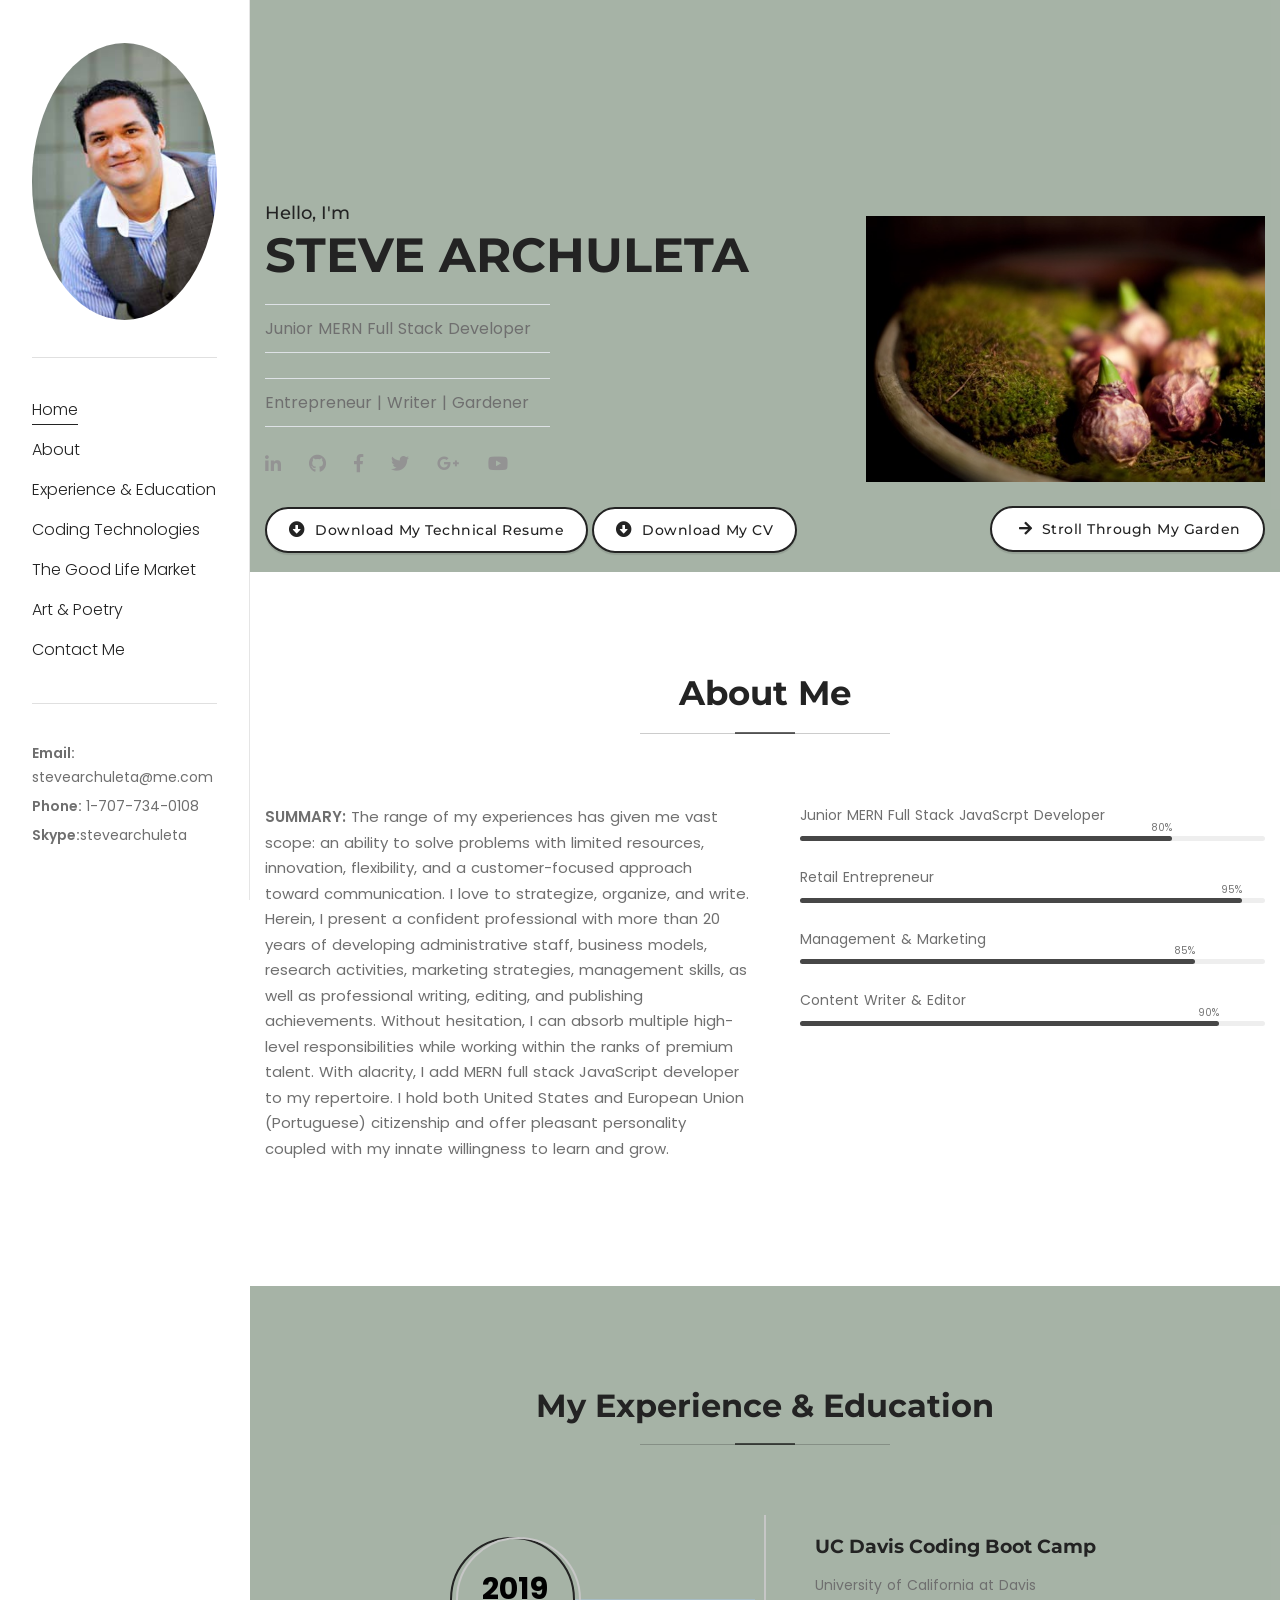
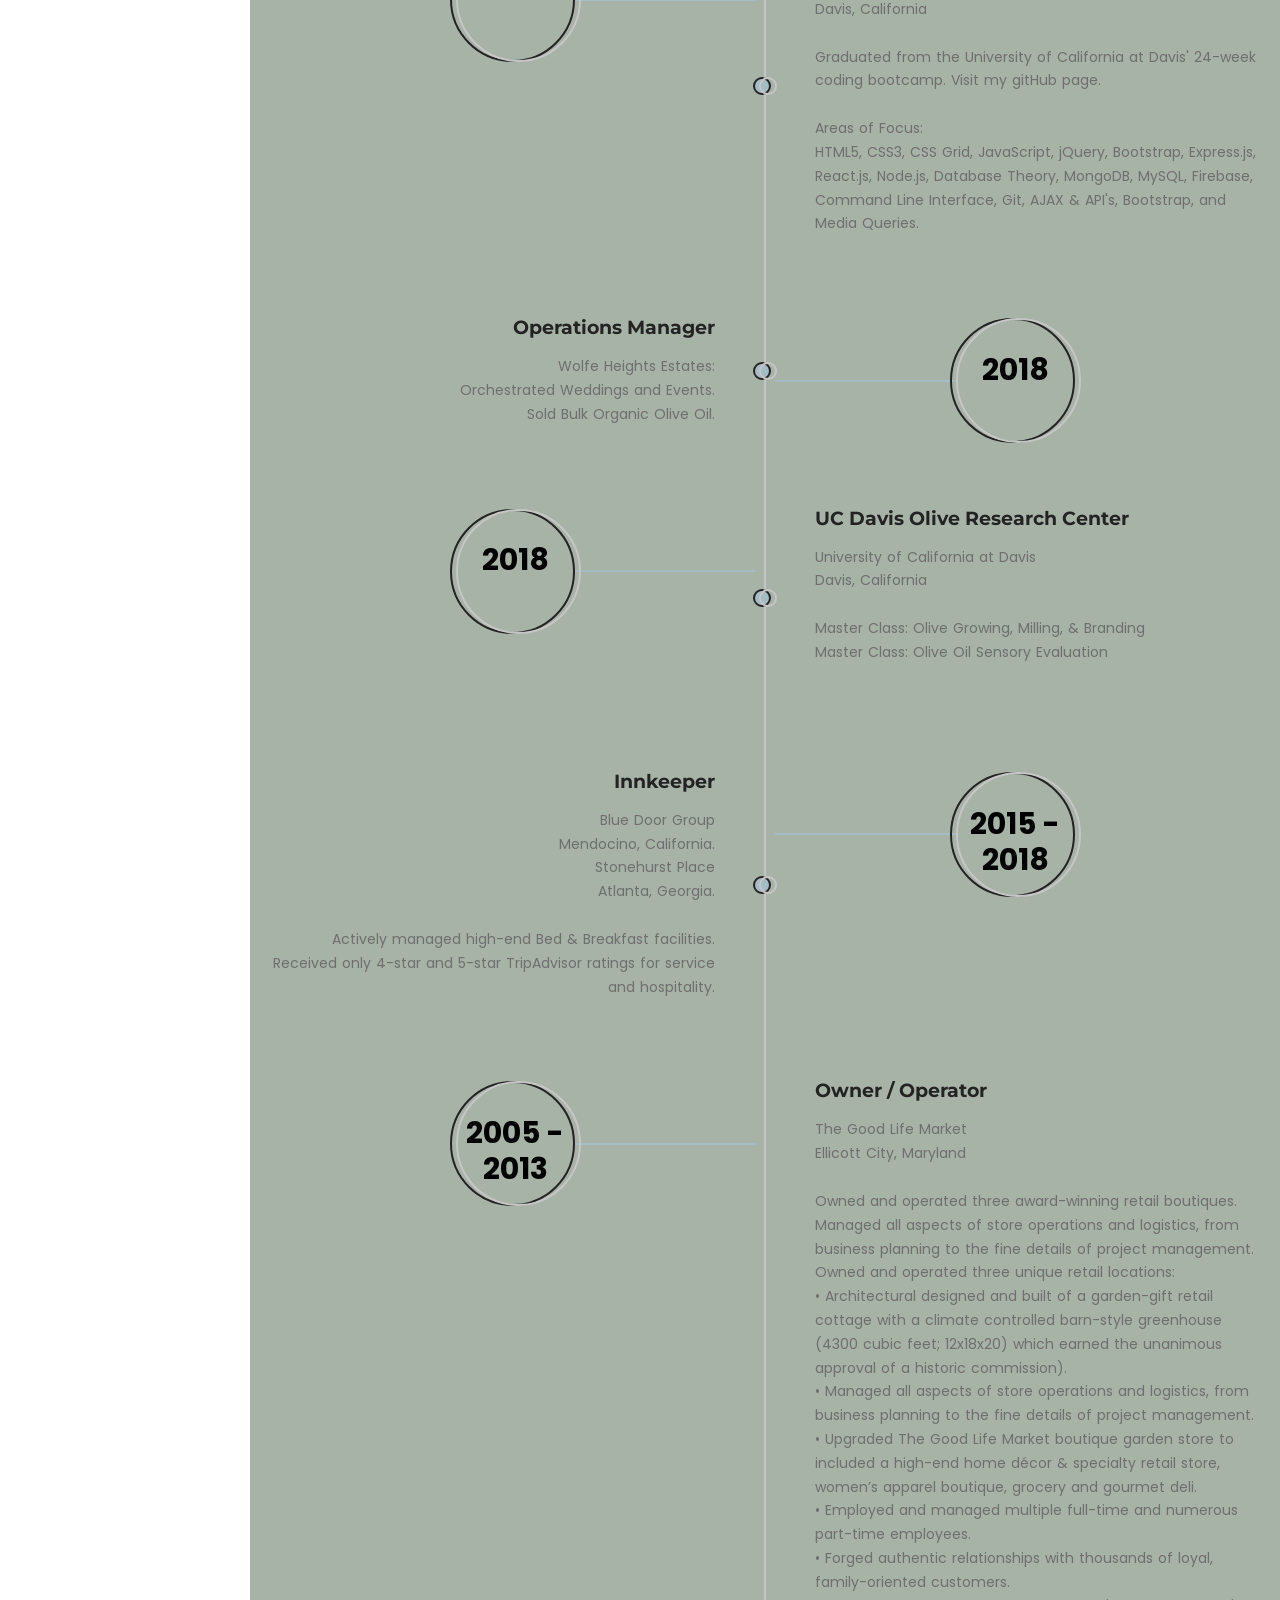
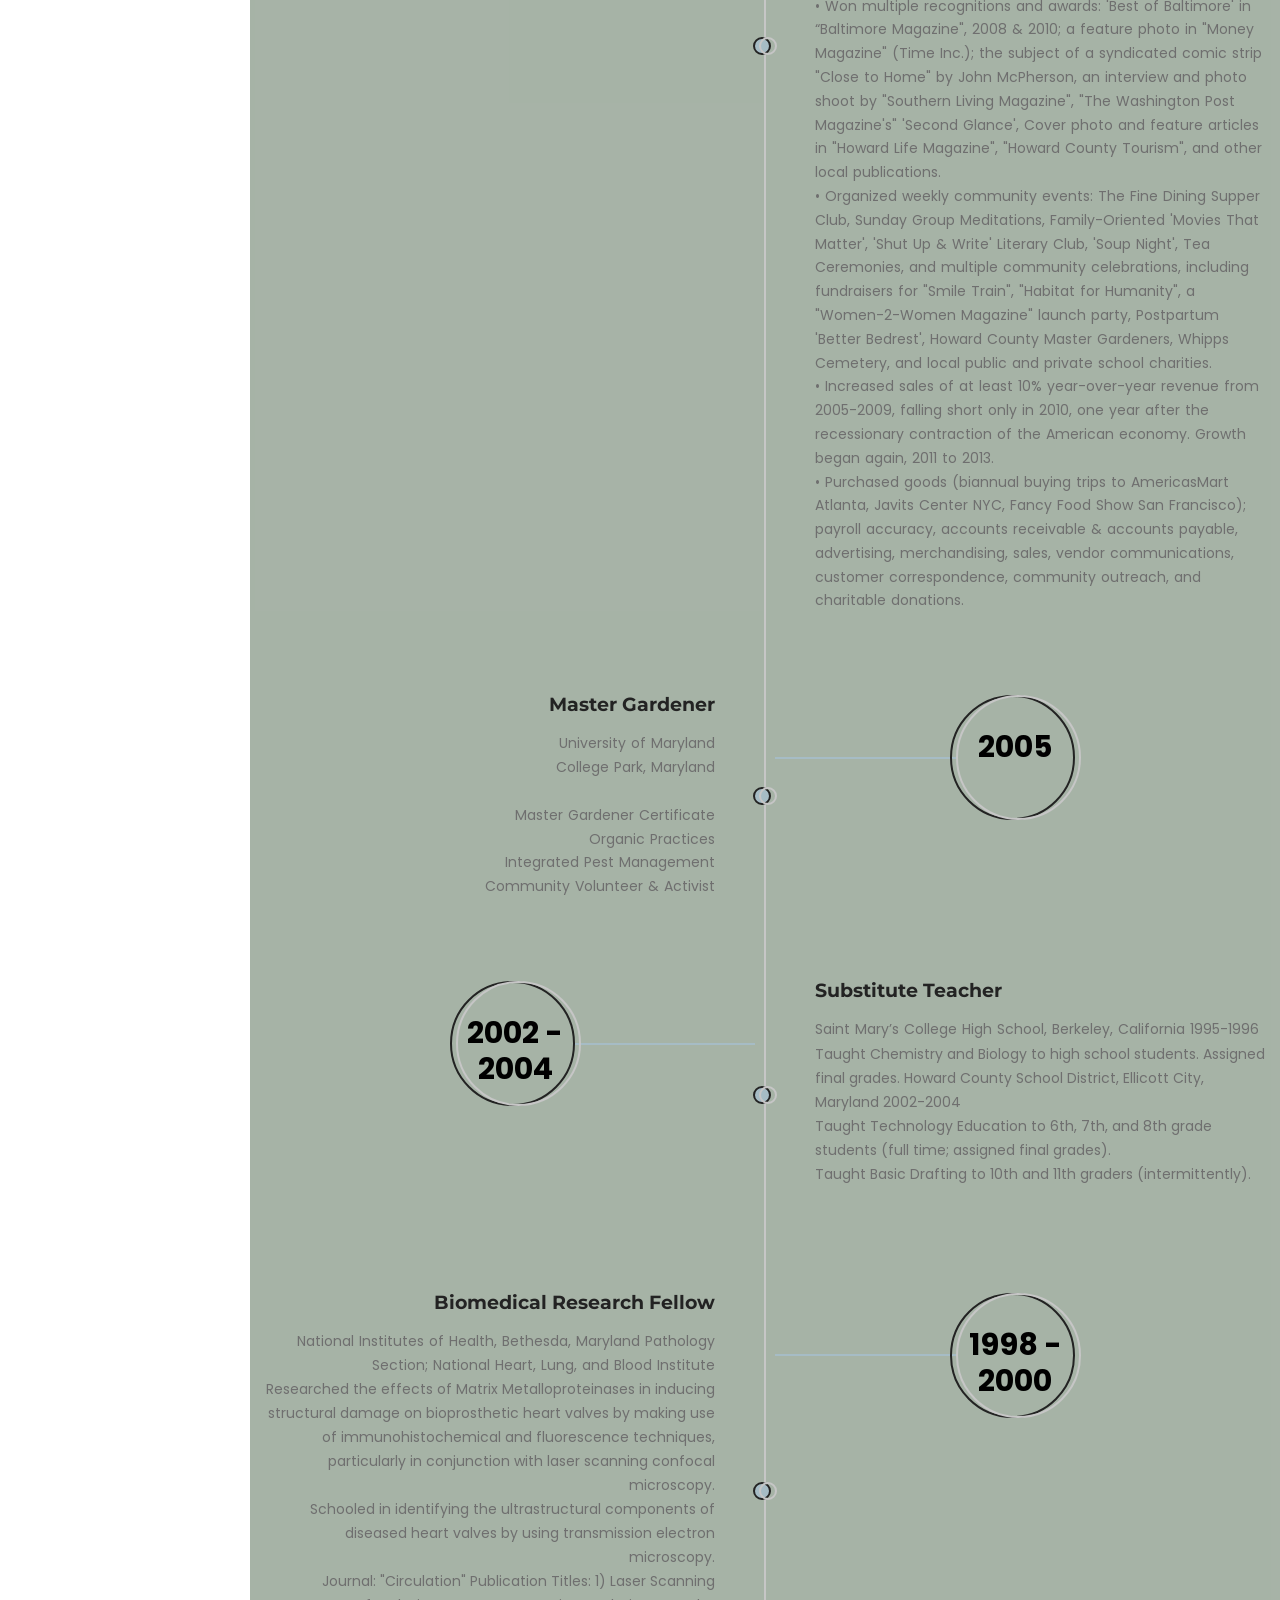
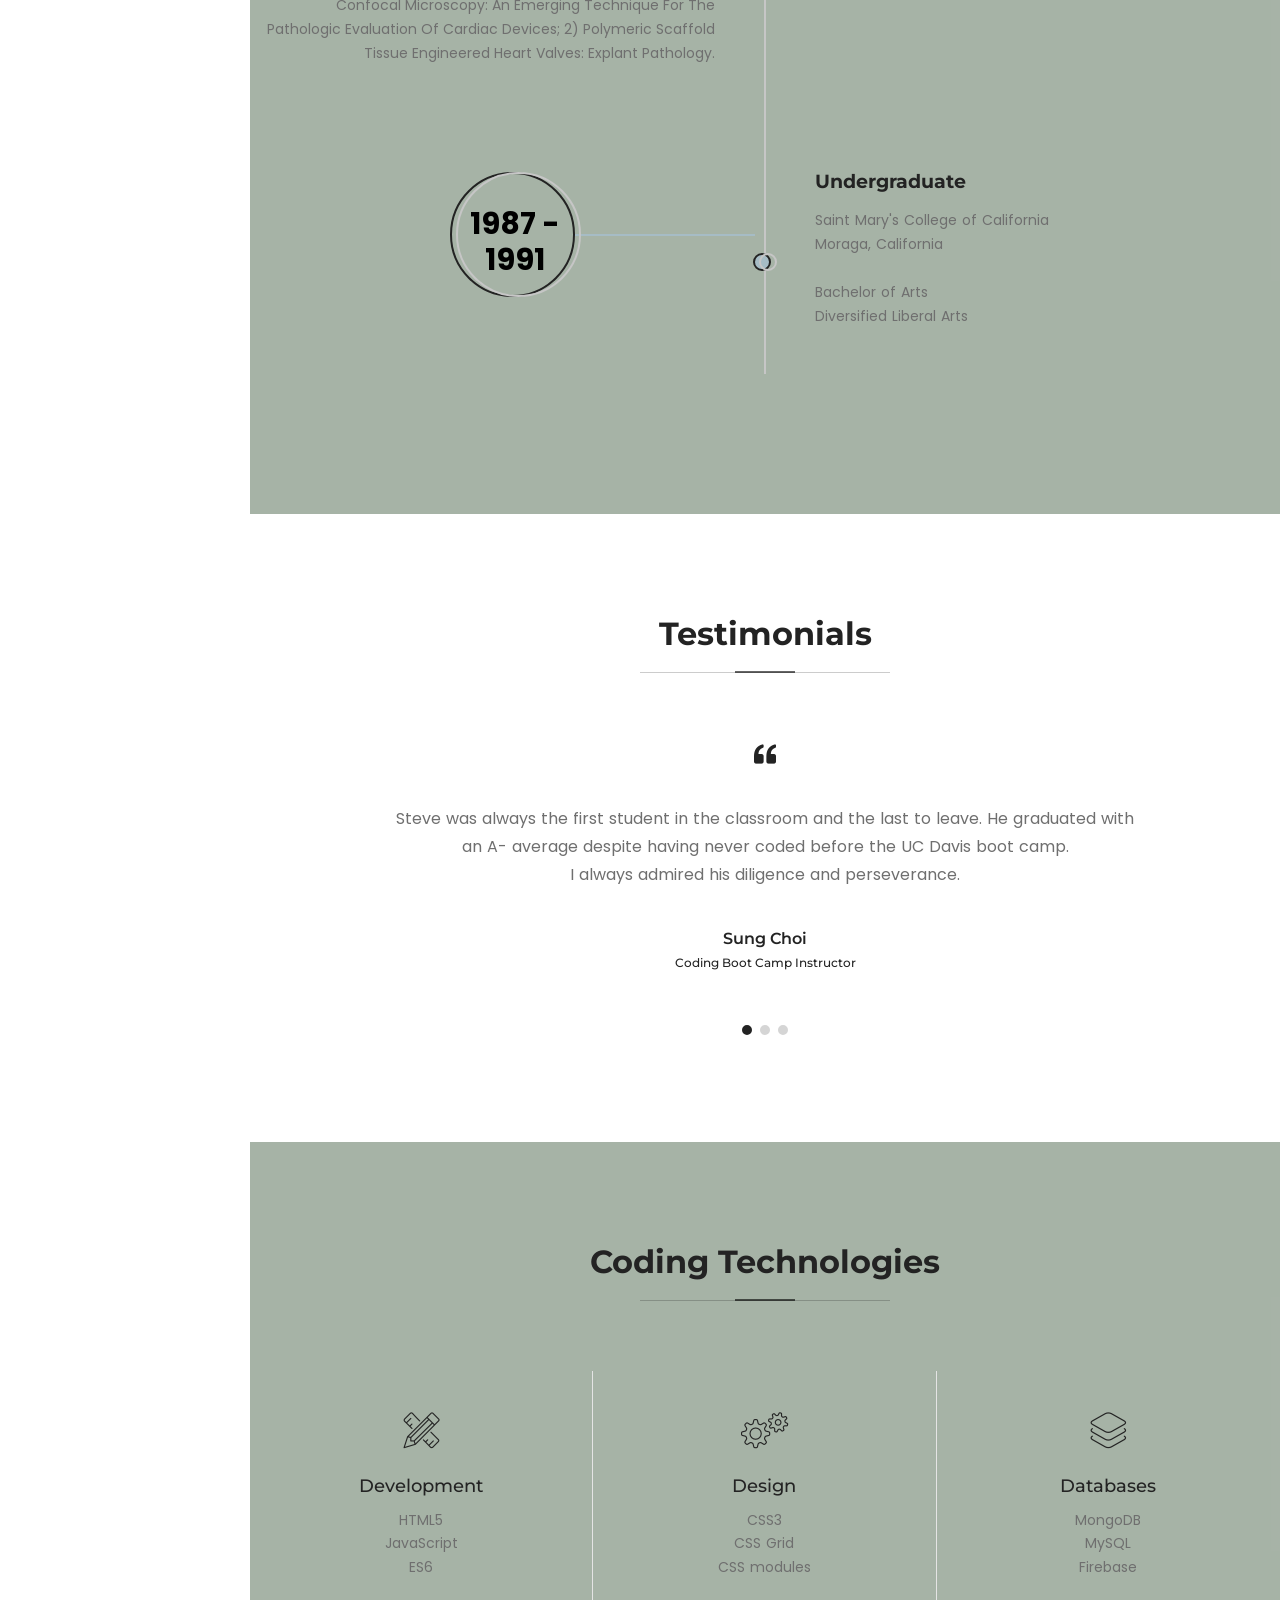
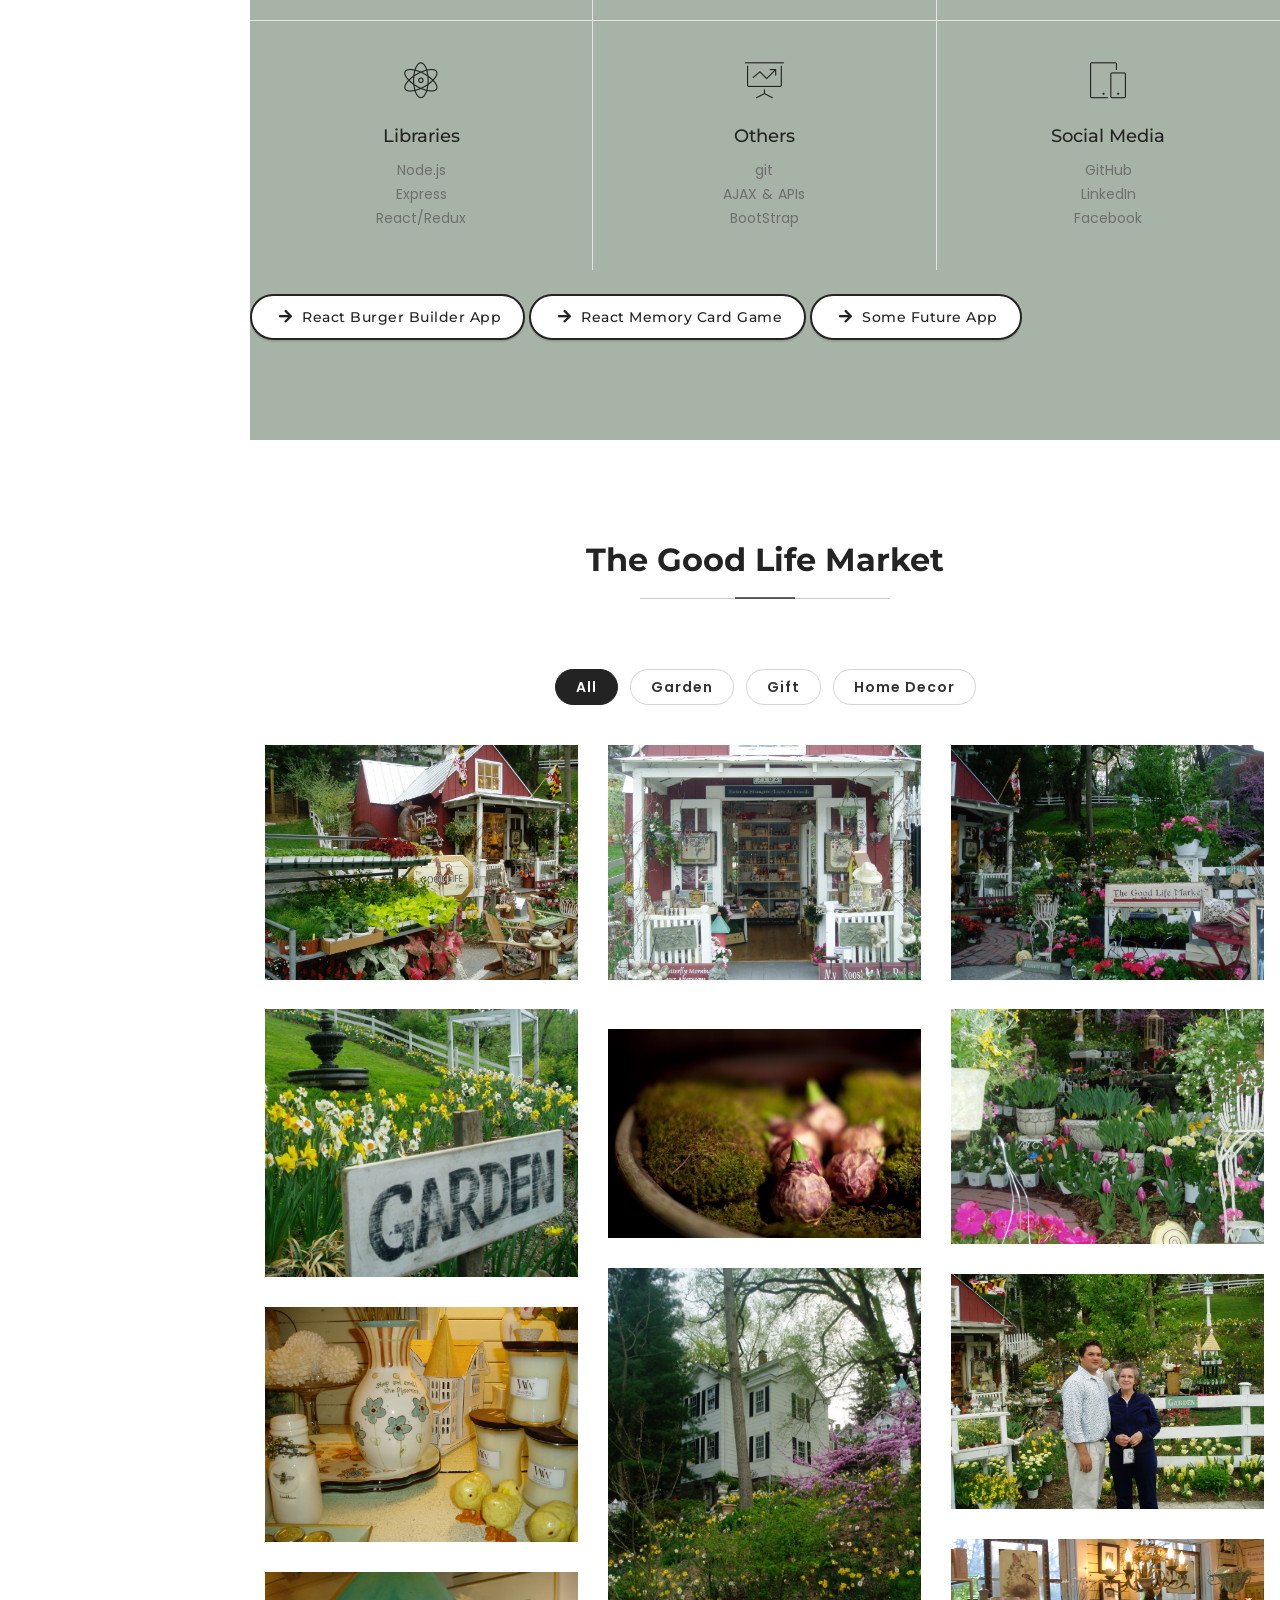
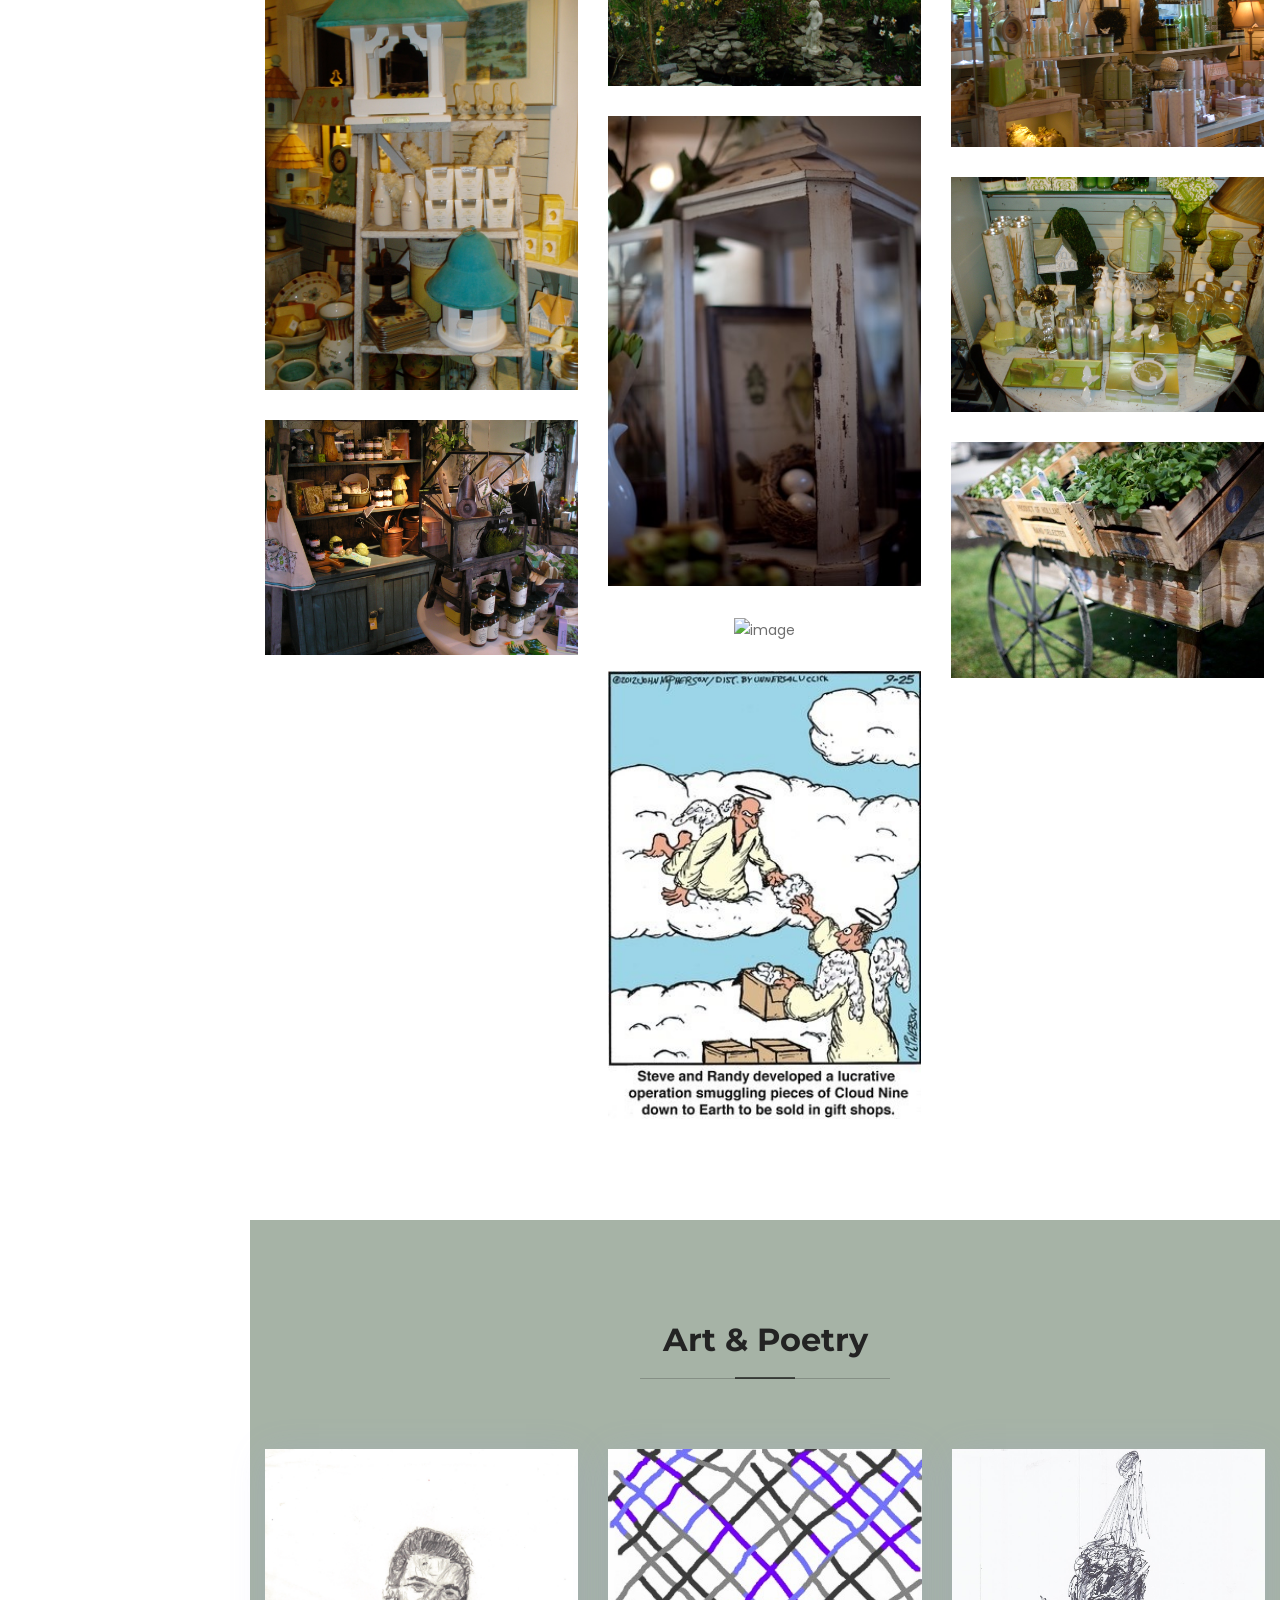
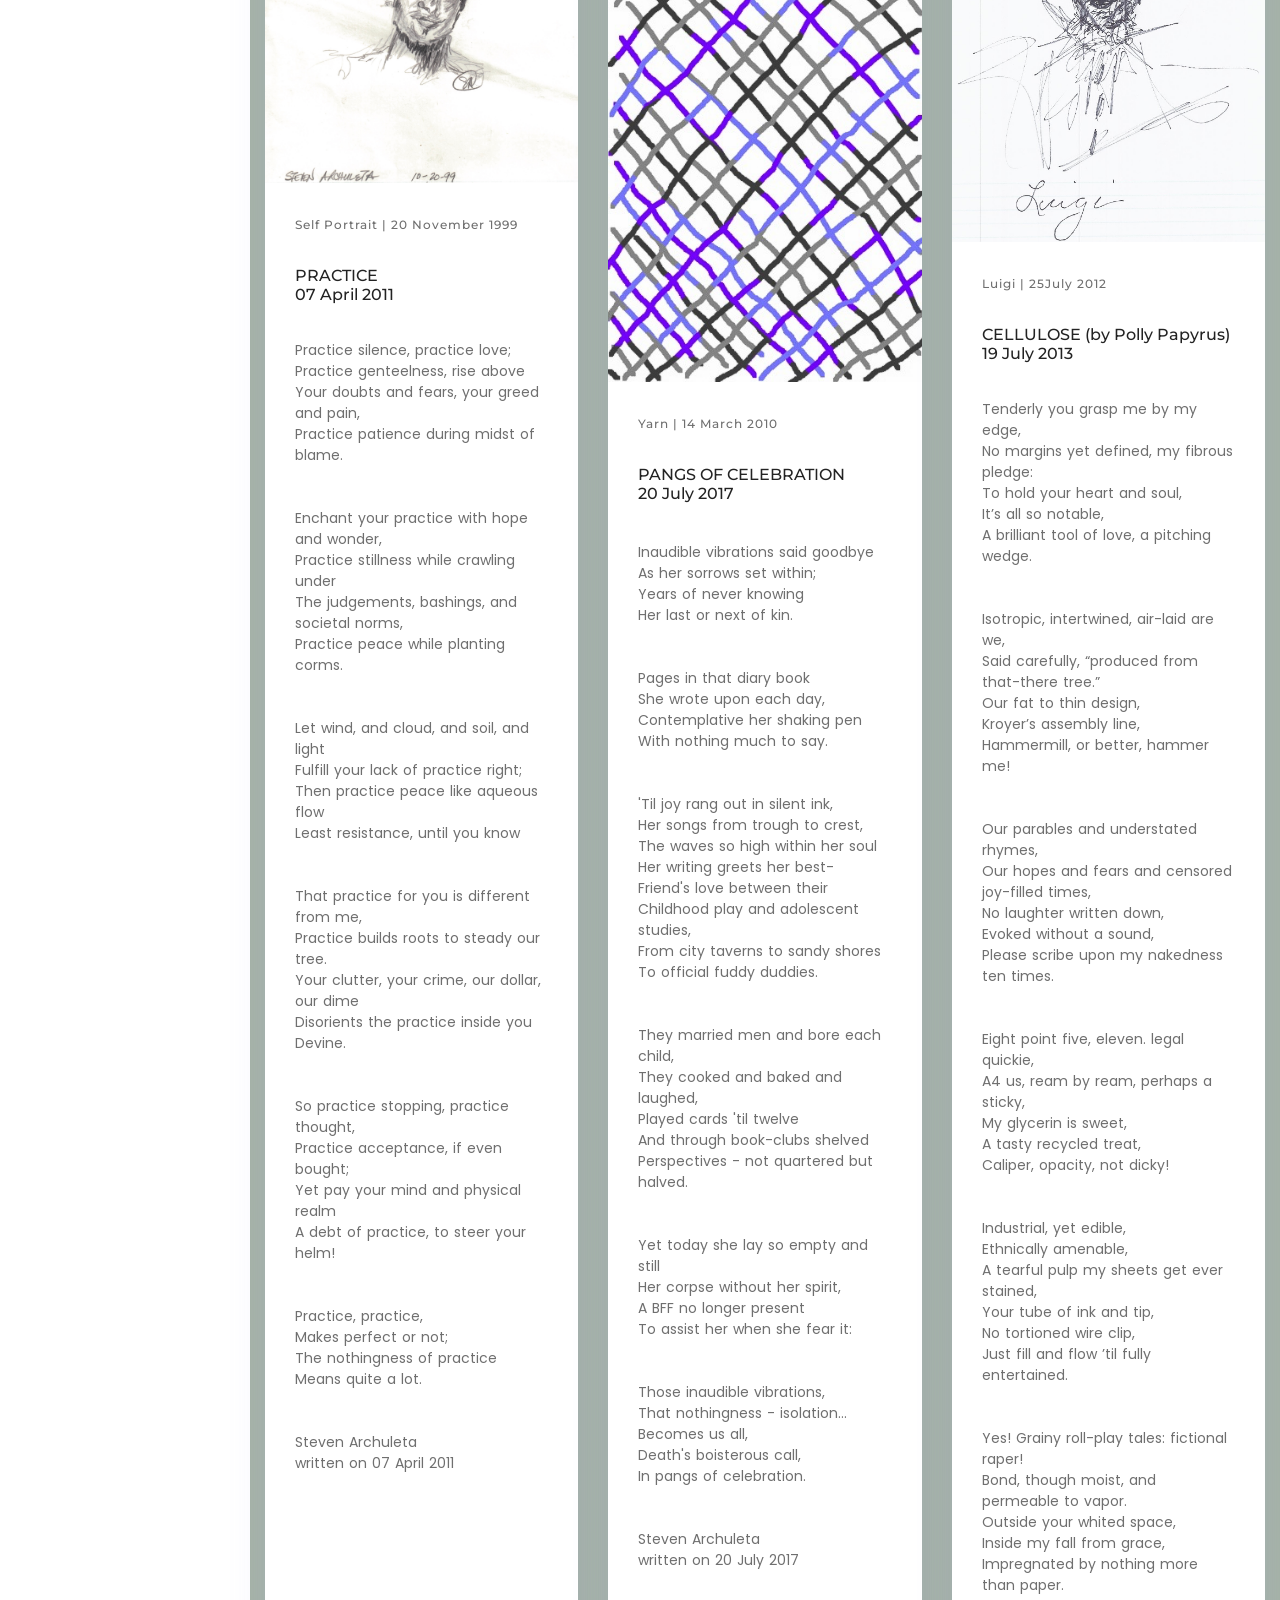
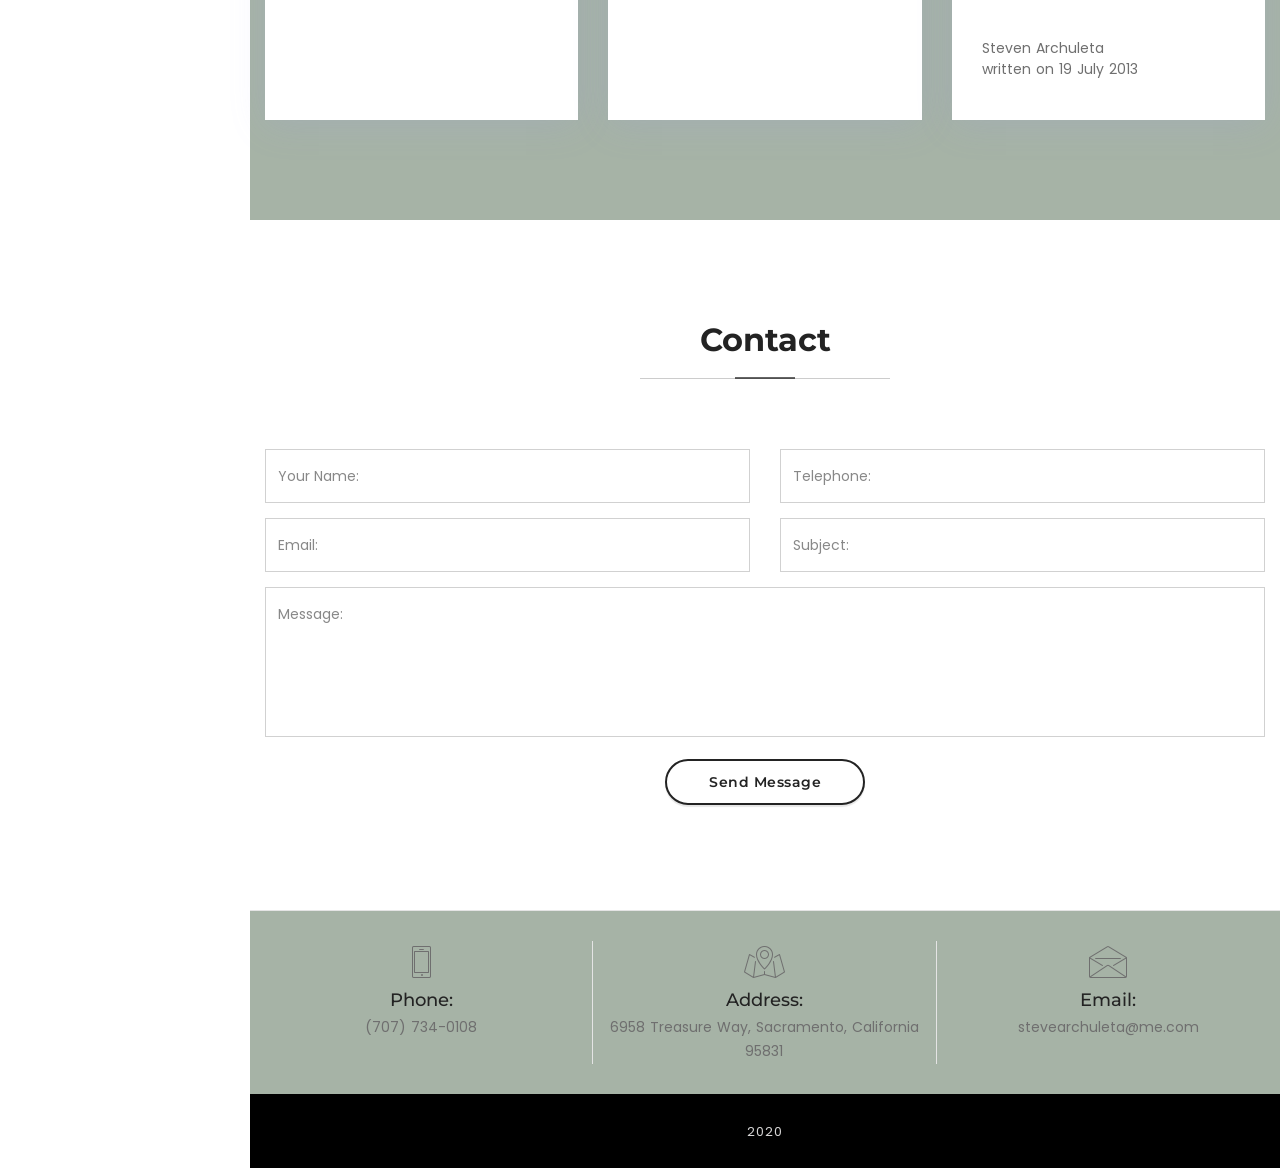
==== commit 13f1306d: "rearrange services item and services item icons" ====
--- a/index.html
+++ b/index.html
@@ -606,7 +606,7 @@
                     <!-- end services item -->
 
                     <!-- start services item -->
-                    <div class="col-lg-4 col-md-6 border-right sm-border-bottom border-color-medium-gray sm-no-border-right">
+                    <div class="col-lg-4 col-md-6 sm-border-right border-bottom border-color-medium-gray xs-no-border-right">
                         <div class="text-center padding-40px-tb xs-padding-20px-tb padding-20px-lr xs-no-padding-lr">
                             <div class="display-inline-block margin-20px-bottom xs-margin-15px-bottom"><i class="icon icon-layers text-extra-dark-gray font-size36"></i></div>
                             <div class="alt-font text-extra-dark-gray margin-10px-bottom font-size18 xs-font-size16">Databases</div>
@@ -617,10 +617,8 @@
                     </div>
                     <!-- end services item -->
 
-                    
-                    
                     <!-- start services item -->
-                    <div class="col-lg-4 col-md-6 border-right border-color-medium-gray xs-border-bottom xs-no-border-right">
+                    <div class="col-lg-4 col-md-6 border-right sm-border-bottom border-color-medium-gray sm-no-border-right">
                         <div class="text-center padding-40px-tb xs-padding-20px-tb padding-20px-lr xs-no-padding-lr">
                             <div class="display-inline-block margin-20px-bottom xs-margin-15px-bottom"><i class="icon icon-genius text-extra-dark-gray font-size36"></i></div>
                             <div class="alt-font text-extra-dark-gray margin-10px-bottom font-size18 xs-font-size16">Libraries</div>
@@ -630,10 +628,10 @@
                         </div>
                     </div>
                     <!-- end services item -->
-                    
+
                     <!-- start services item -->
-                    <div class="col-lg-4 col-md-6">
-                        <div class="text-center padding-40px-tb xs-padding-20px-top             padding-20px-lr xs-no-padding-lr xs-no-padding-bottom">
+                    <div class="col-lg-4 col-md-6 border-right border-color-medium-gray xs-border-bottom xs-no-border-right">
+                        <div class="text-center padding-40px-tb xs-padding-20px-tb padding-20px-lr xs-no-padding-lr">
                             <div class="display-inline-block margin-20px-bottom xs-margin-15px-bottom"><i class="icon icon-presentation text-extra-dark-gray font-size36"></i></div>
                             <div class="alt-font text-extra-dark-gray margin-10px-bottom font-size18 xs-font-size16">Others</div>
                             <p class="width-85 md-width-90 xs-width-100 center-col no-margin-bottom">git</p>
@@ -642,10 +640,10 @@
                         </div>
                     </div>
                     <!-- end services item -->
-                    
+
                     <!-- start services item -->
-                    <div class="col-lg-4 col-md-6 sm-border-right border-bottom border-color-medium-gray xs-no-border-right">
-                        <div class="text-center padding-40px-tb xs-padding-20px-tb padding-20px-lr xs-no-padding-lr">
+                    <div class="col-lg-4 col-md-6">
+                        <div class="text-center padding-40px-tb xs-padding-20px-top             padding-20px-lr xs-no-padding-lr xs-no-padding-bottom">
                             <div class="display-inline-block margin-20px-bottom xs-margin-15px-bottom"><i class="icon icon-mobile text-extra-dark-gray font-size36"></i></div>
                             <div class="alt-font text-extra-dark-gray margin-10px-bottom font-size18 xs-font-size16">Social Media</div>
                             <p class="width-85 md-width-90 xs-width-100 center-col no-margin-bottom">GitHub</p>
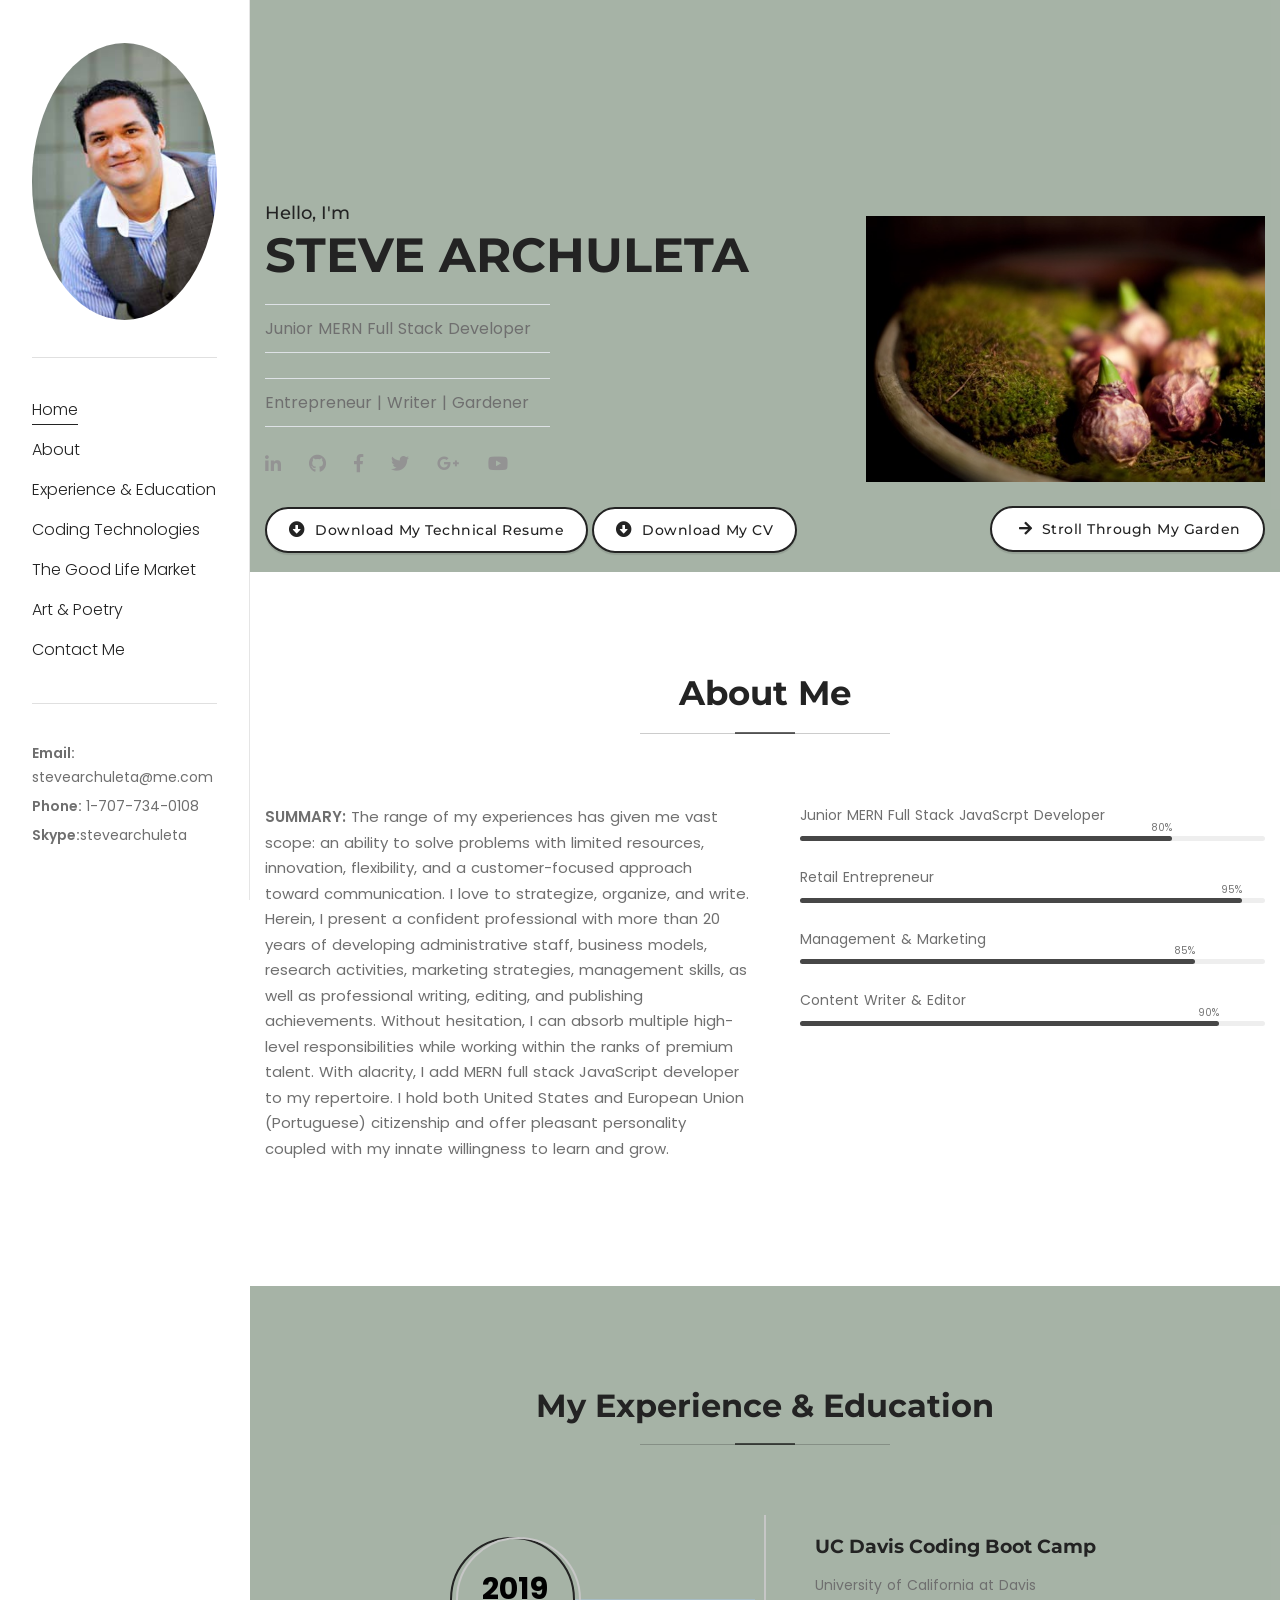
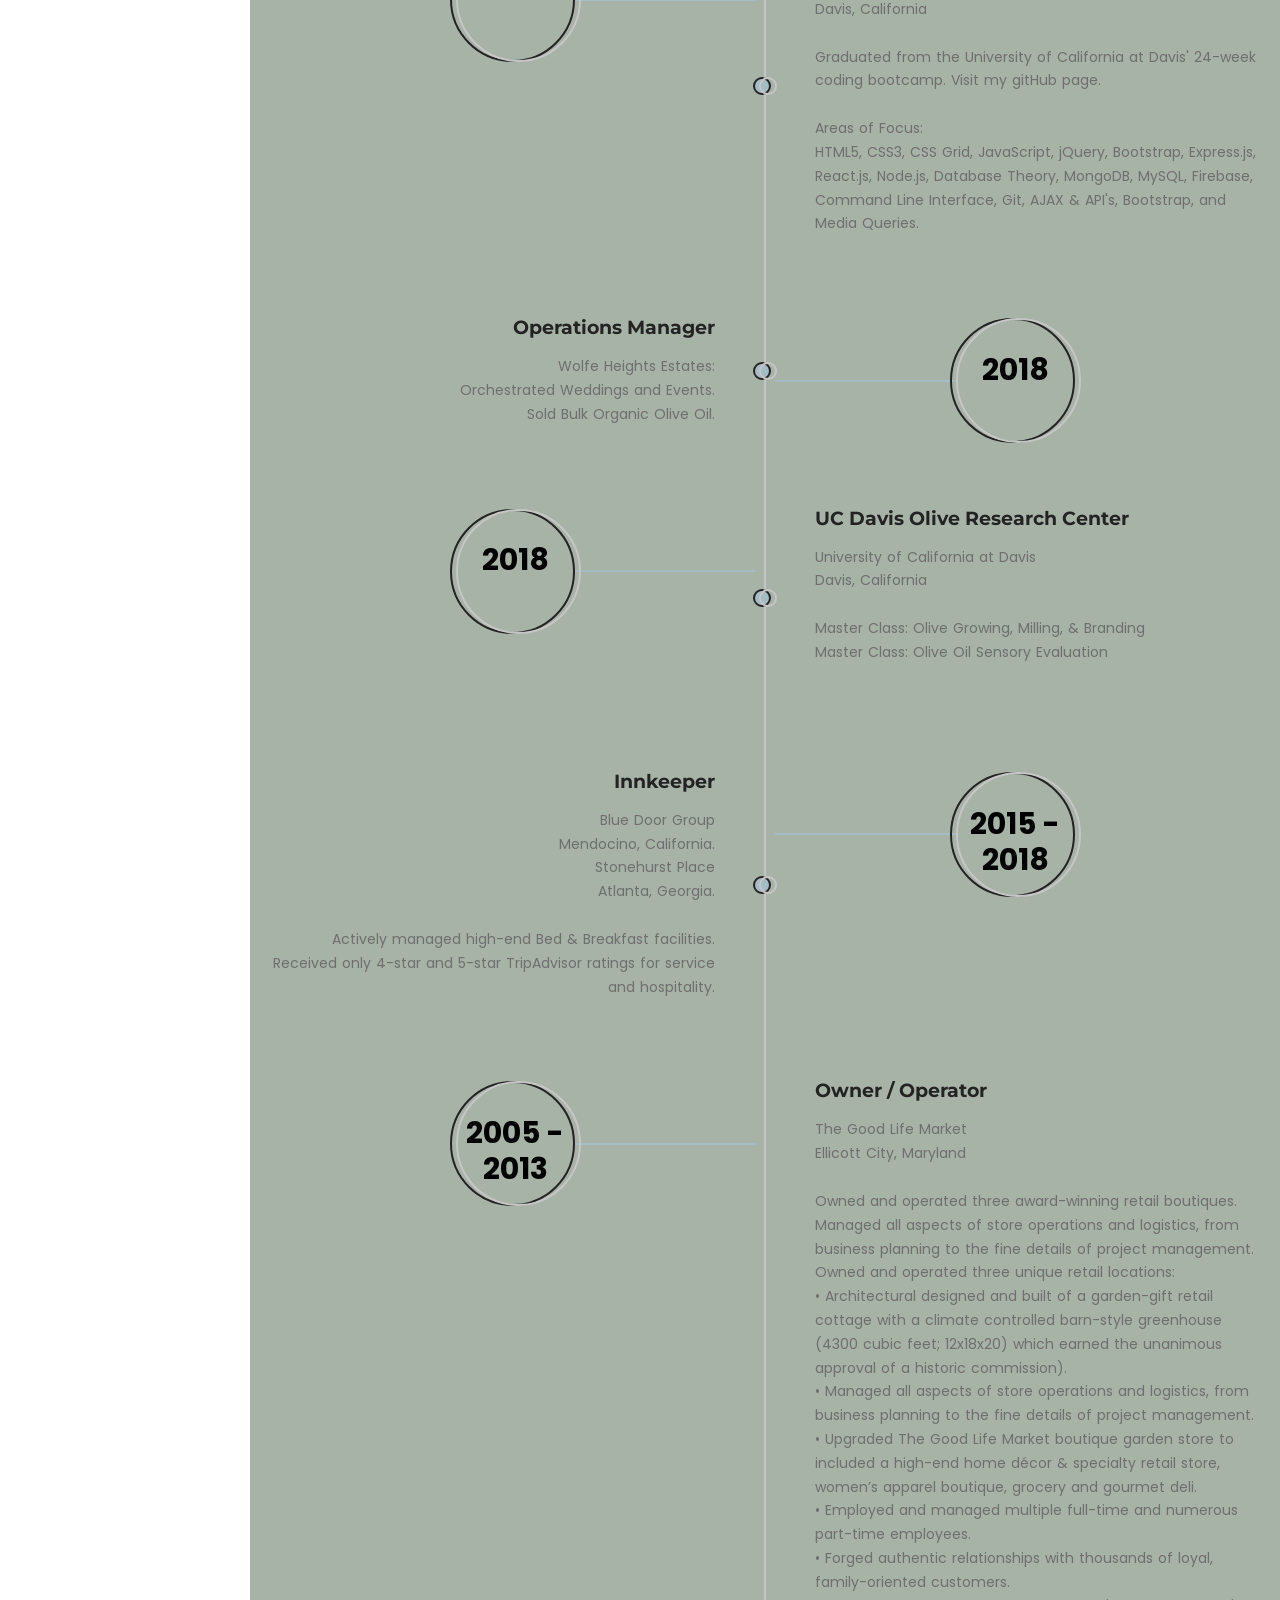
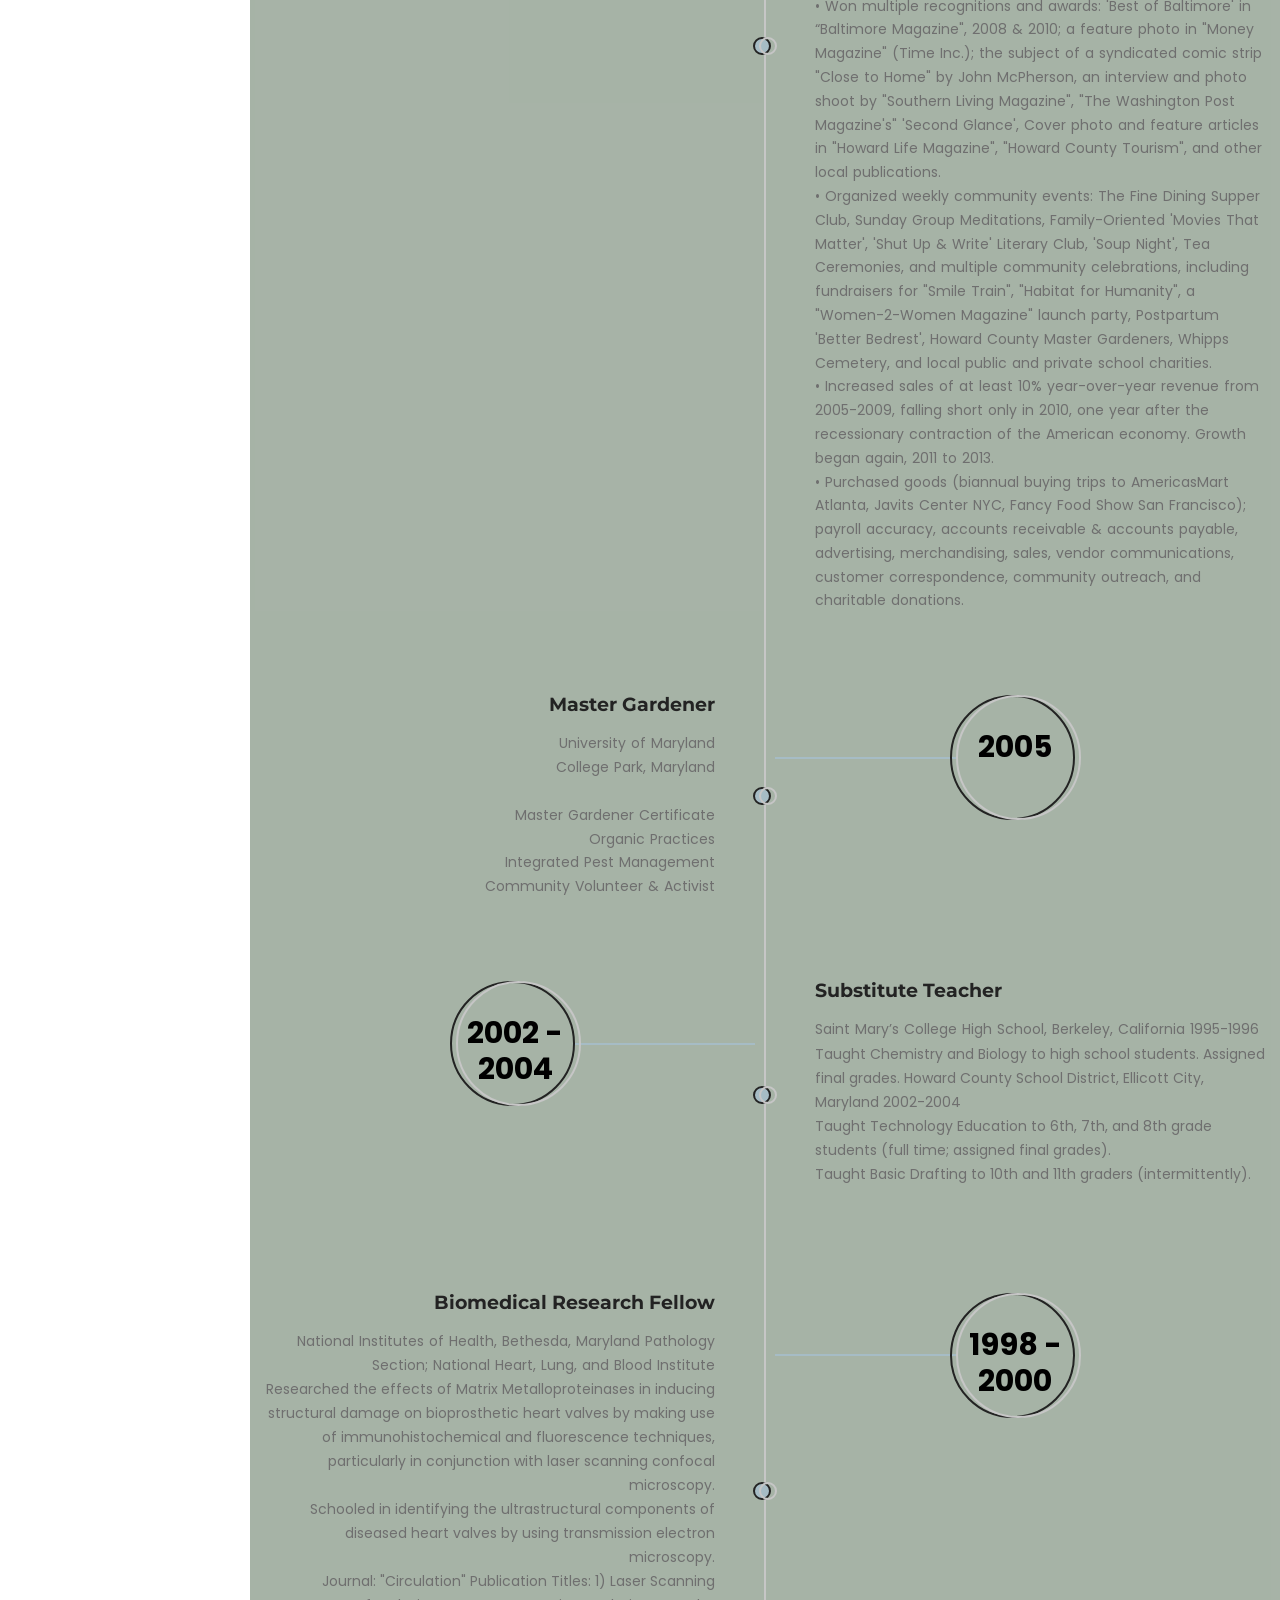
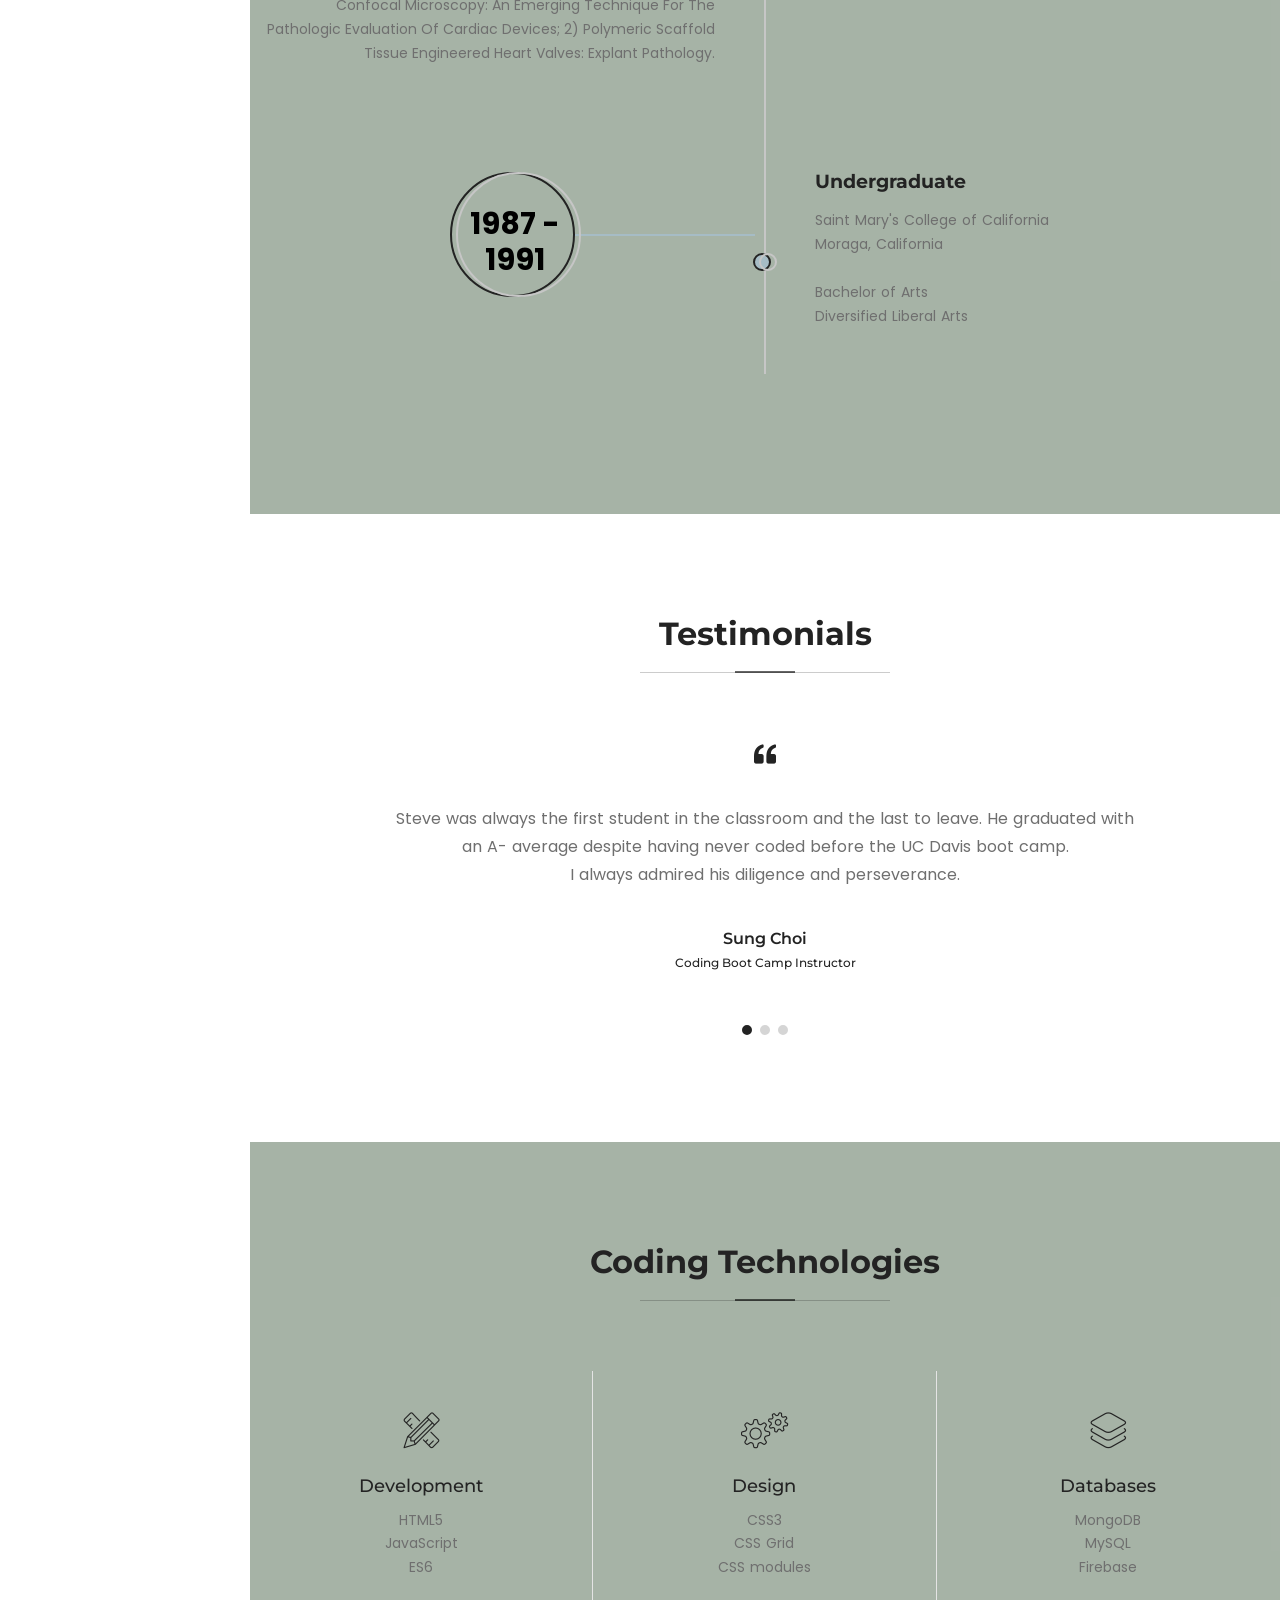
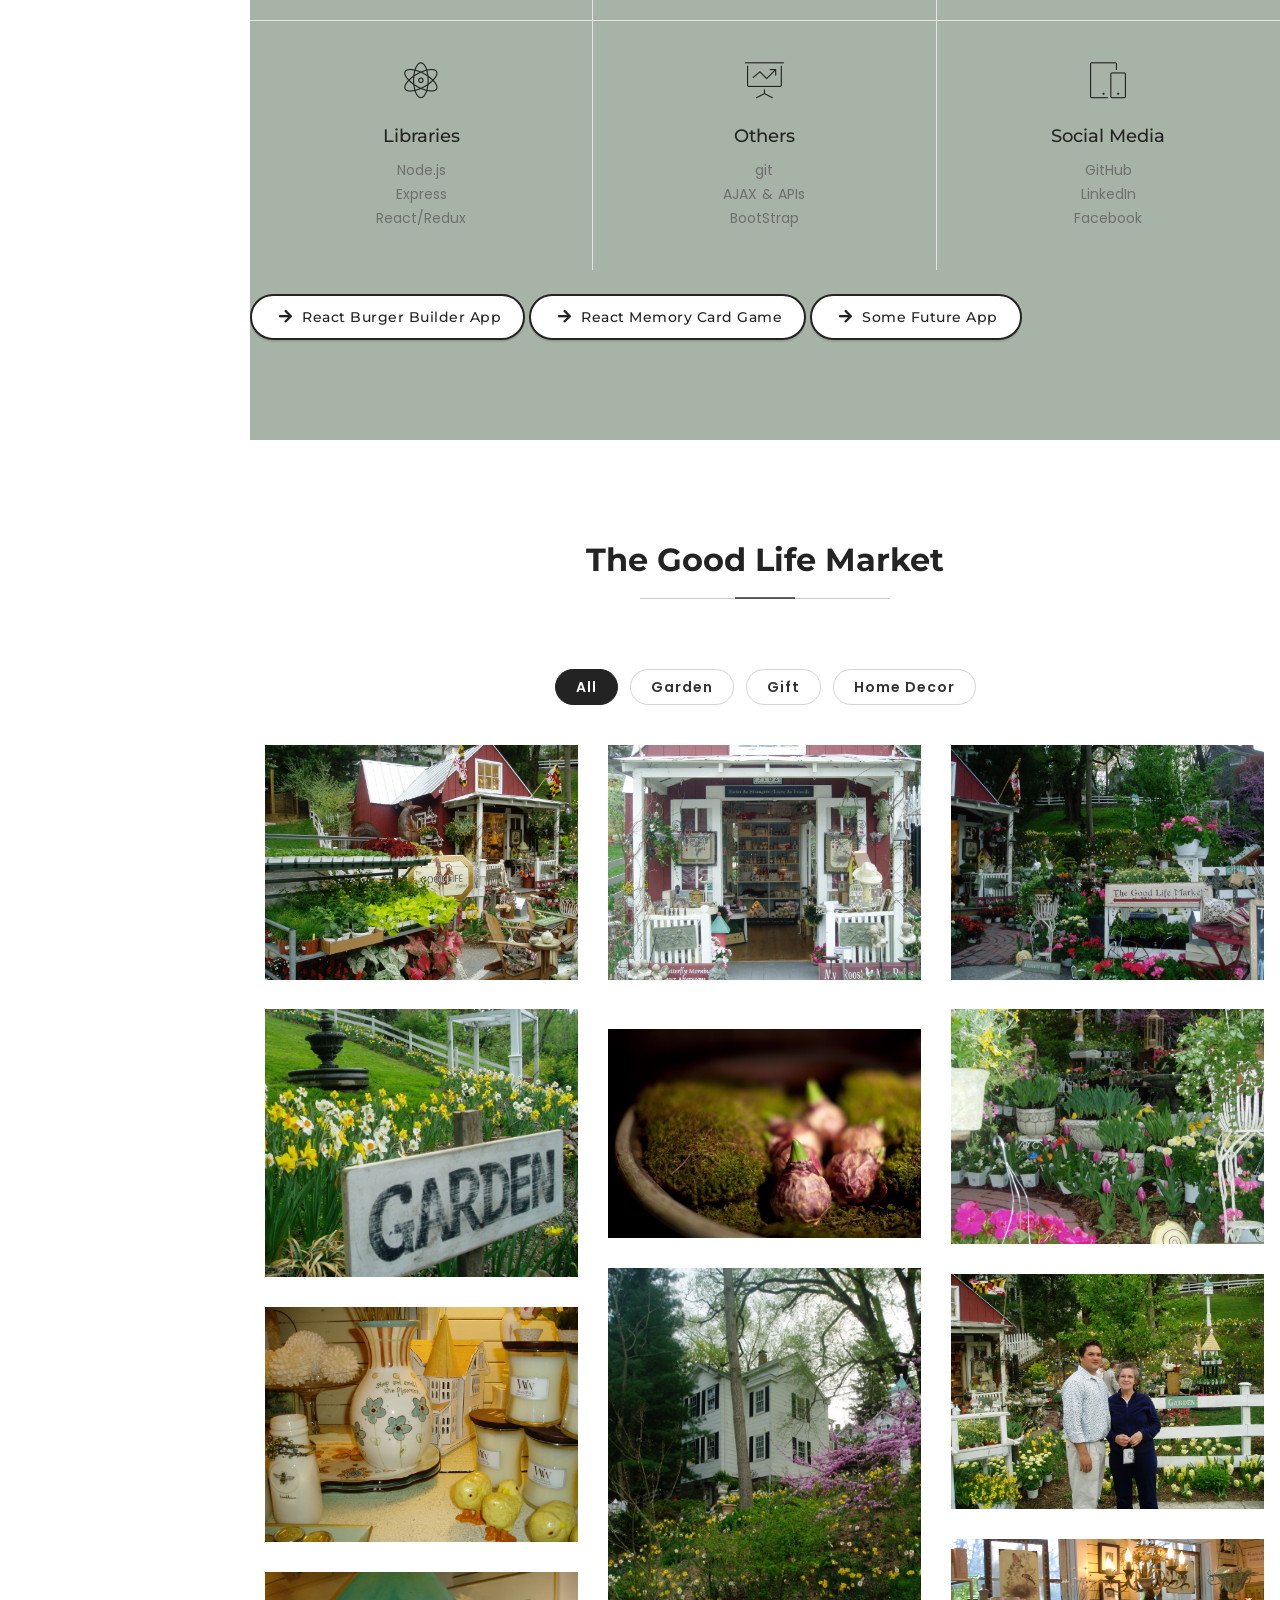
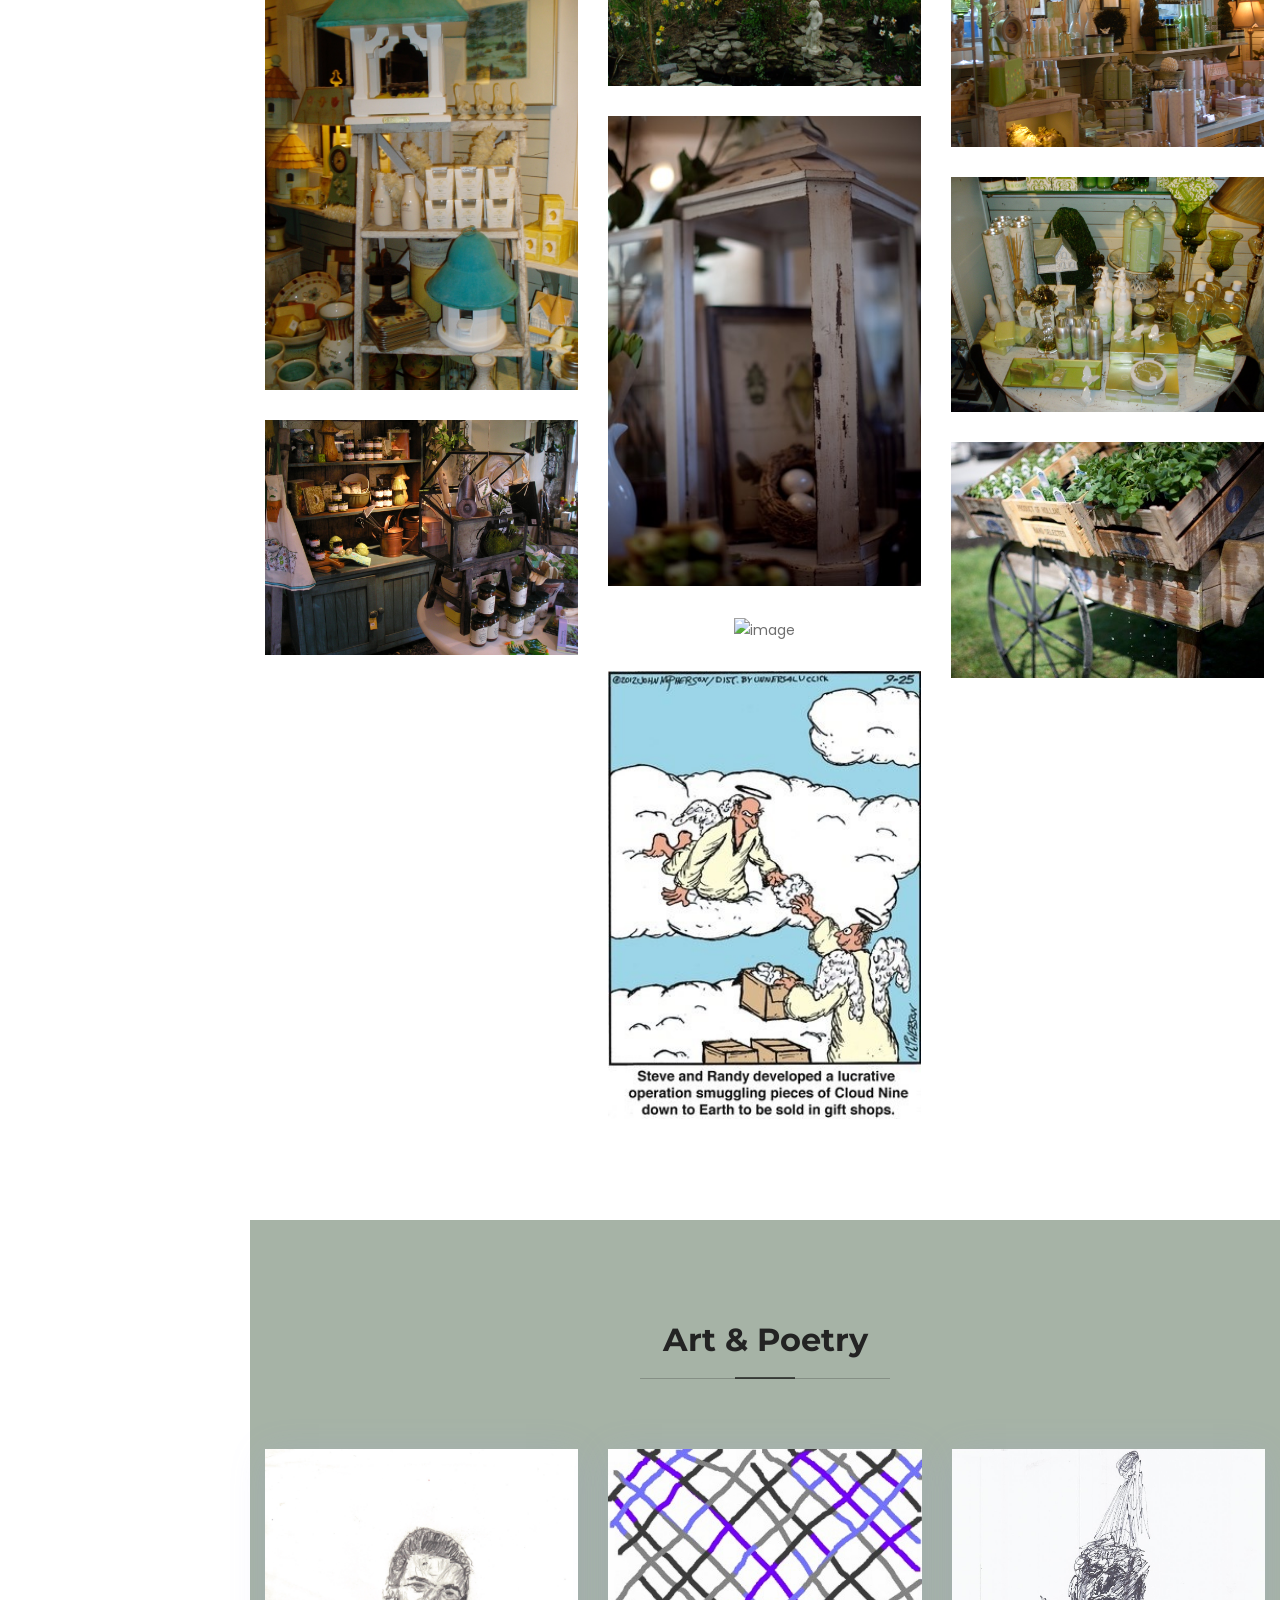
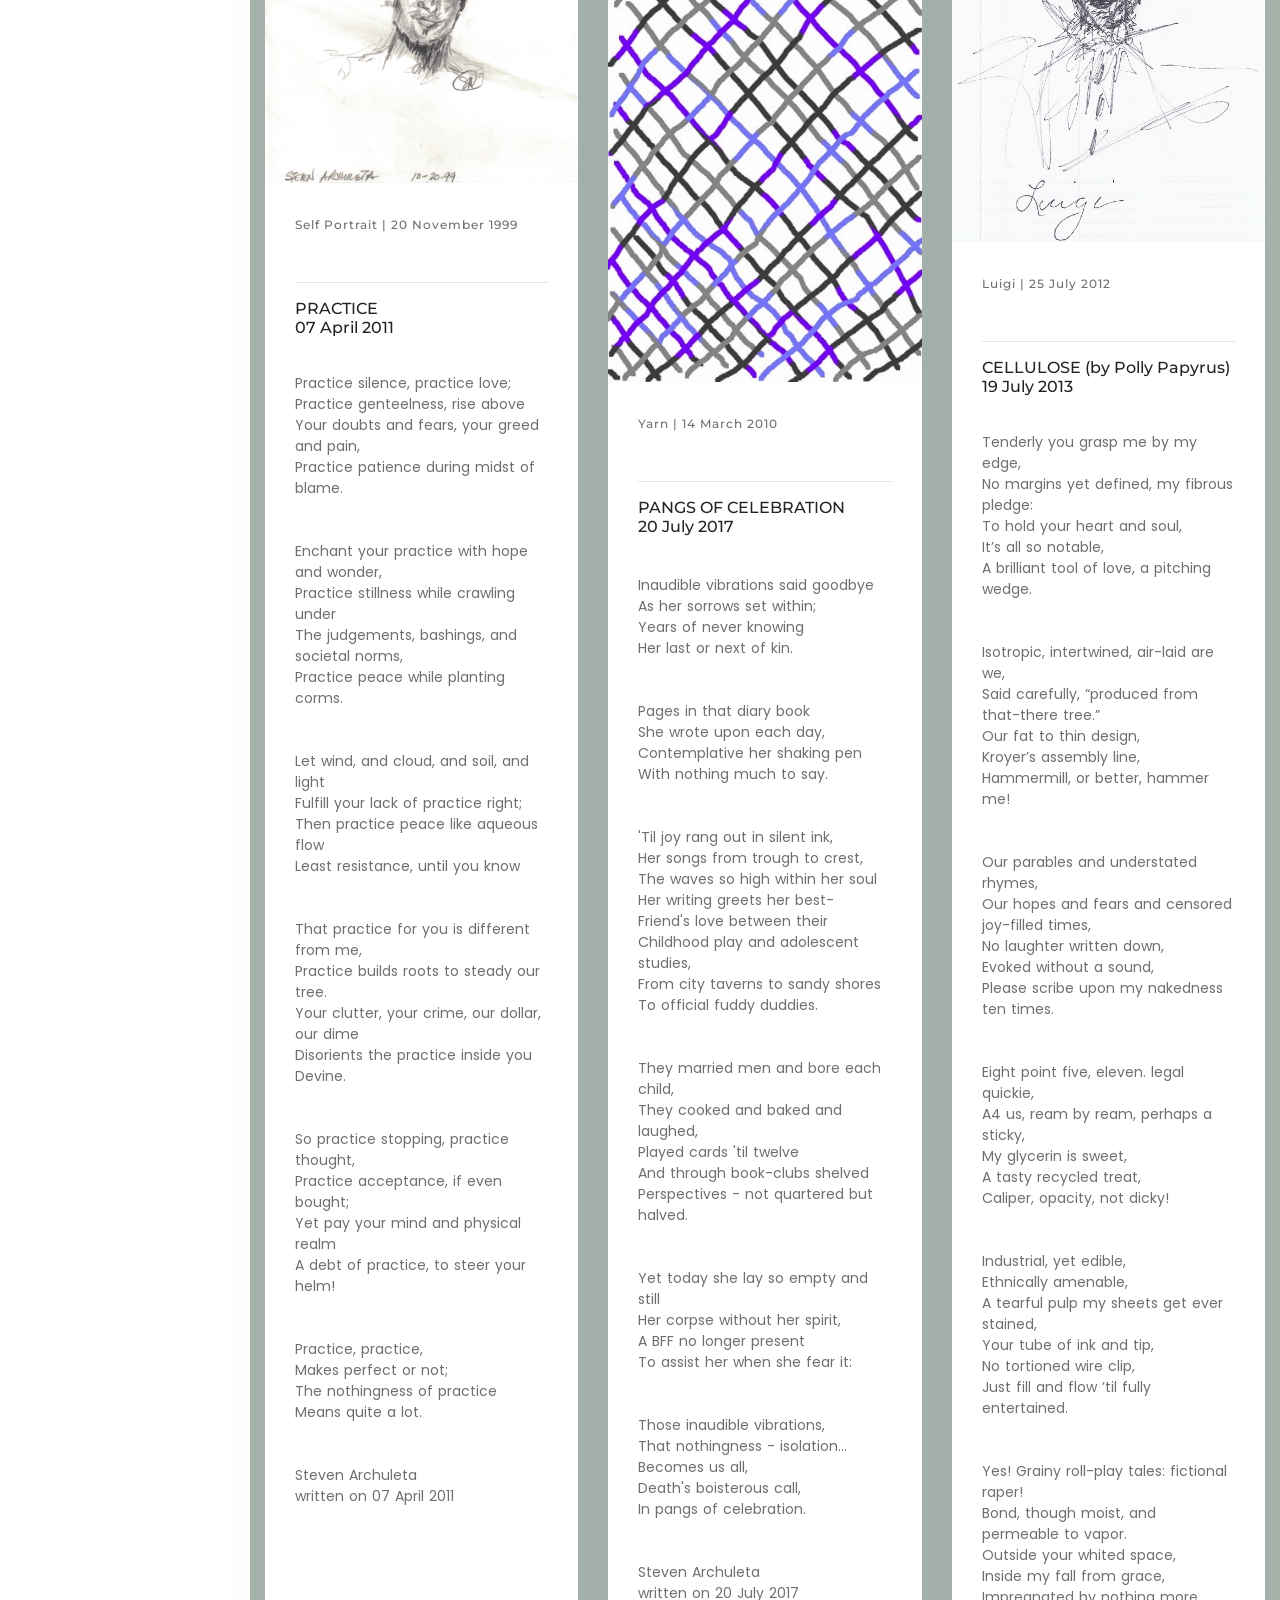
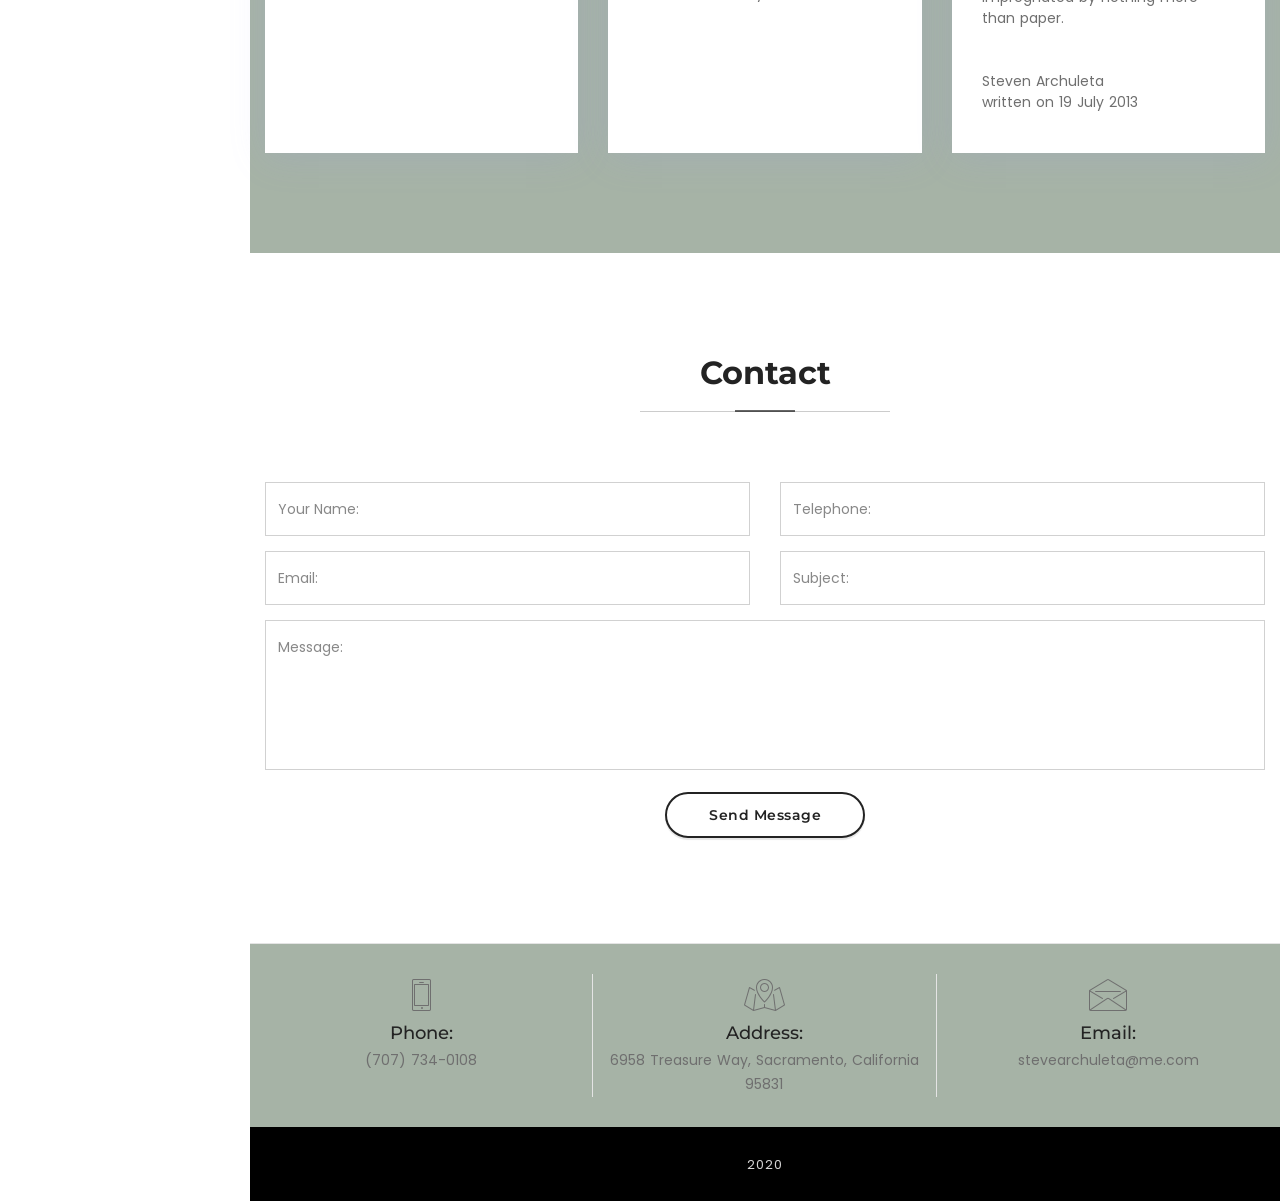
==== commit 8ed24a44: "add <hr> tag above poems" ====
--- a/index.html
+++ b/index.html
@@ -1004,7 +1004,7 @@
                             <div class="content">
                                 <div class="tag alt-font font-weight-300">
                                     <a href="blog.html">Self Portrait | <span class="font-size12 display-inline-block"> 20 November 1999</span></a>
-                                </div><br>
+                                </div><br><hr>
                                 <h5 class="margin-15px-bottom"><a href="single-post.html">PRACTICE<br>07 April 2011</a></h5>
                                 <p>
 <br>
@@ -1055,7 +1055,7 @@
                             <div class="content">
                                 <div class="tag alt-font font-weight-300">
                                     <a href="blog.html">Yarn | <span class="font-size12 display-inline-block">14 March 2010</span></a>
-                                </div><br>
+                                </div><br><hr>
                                 <h5 class="margin-15px-bottom"><a href="single-post.html">PANGS OF CELEBRATION<br>20 July 2017</a></h5><br>
                                 <p>Inaudible vibrations said goodbye<br>
                                         As her sorrows set within;<br>
@@ -1108,8 +1108,8 @@
                             </div>
                             <div class="content">
                                 <div class="tag alt-font font-weight-300">
-                                    <a href="blog.html">Luigi | <span class="font-size12 display-inline-block">25July 2012</span></a>
-                                </div><br>
+                                    <a href="blog.html">Luigi | <span class="font-size12 display-inline-block">25 July 2012</span></a>
+                                </div><br><hr>
                                 <h5 class="margin-15px-bottom"><a href="single-post.html">CELLULOSE (by Polly Papyrus)<br> 19 July 2013</a></h5>
                                 <p>
                                         <br>
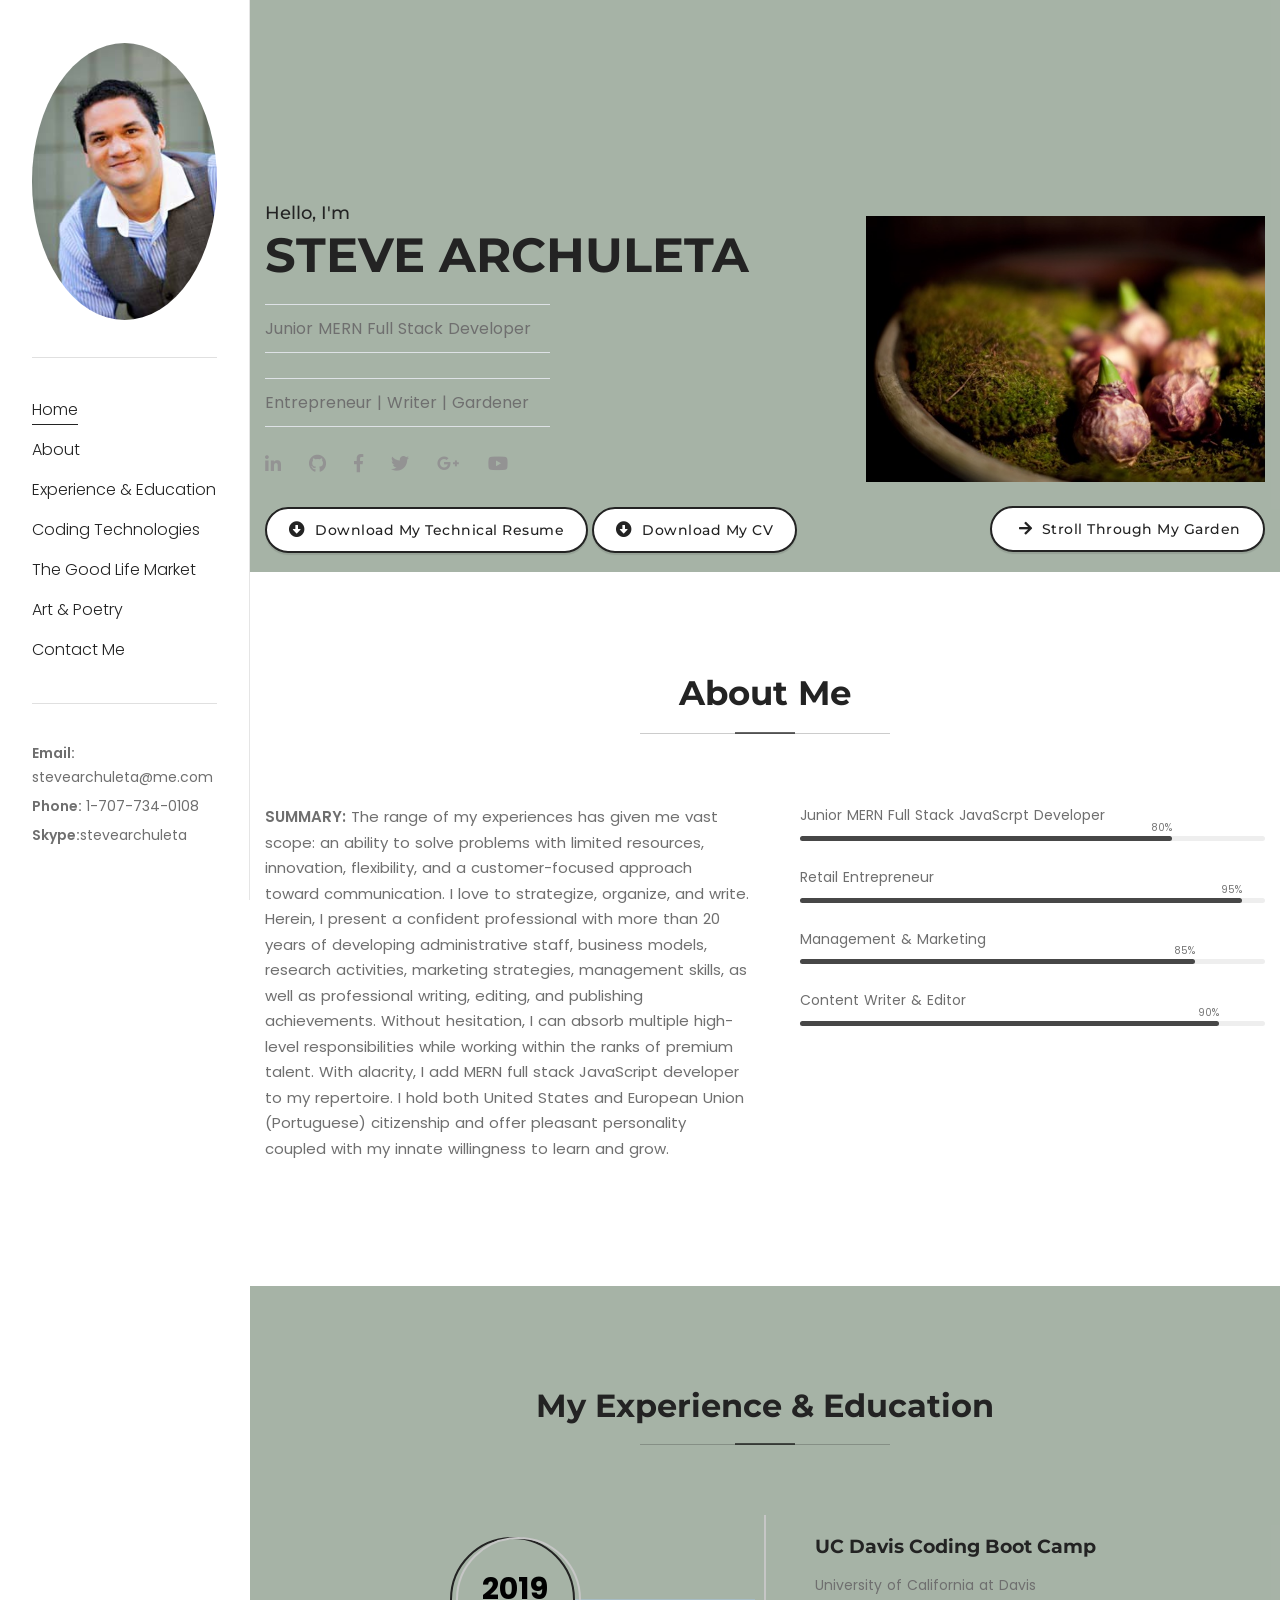
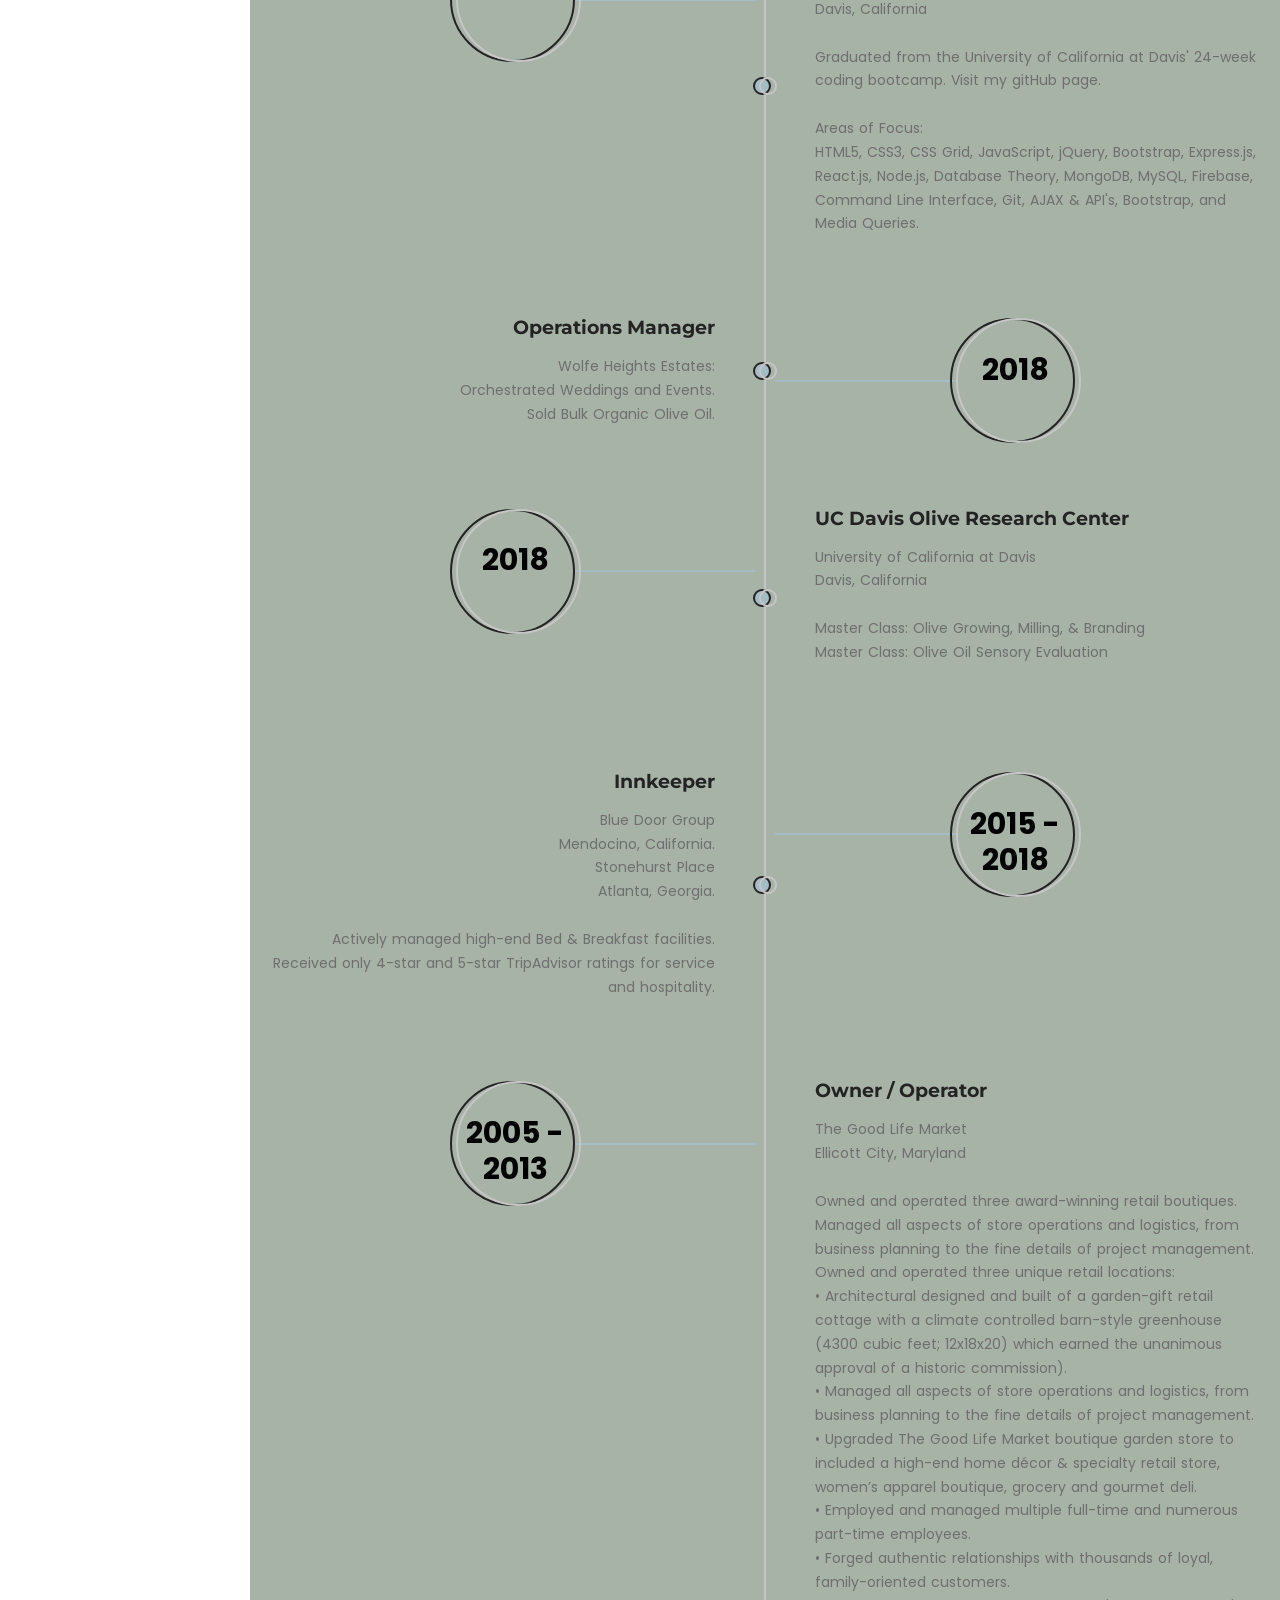
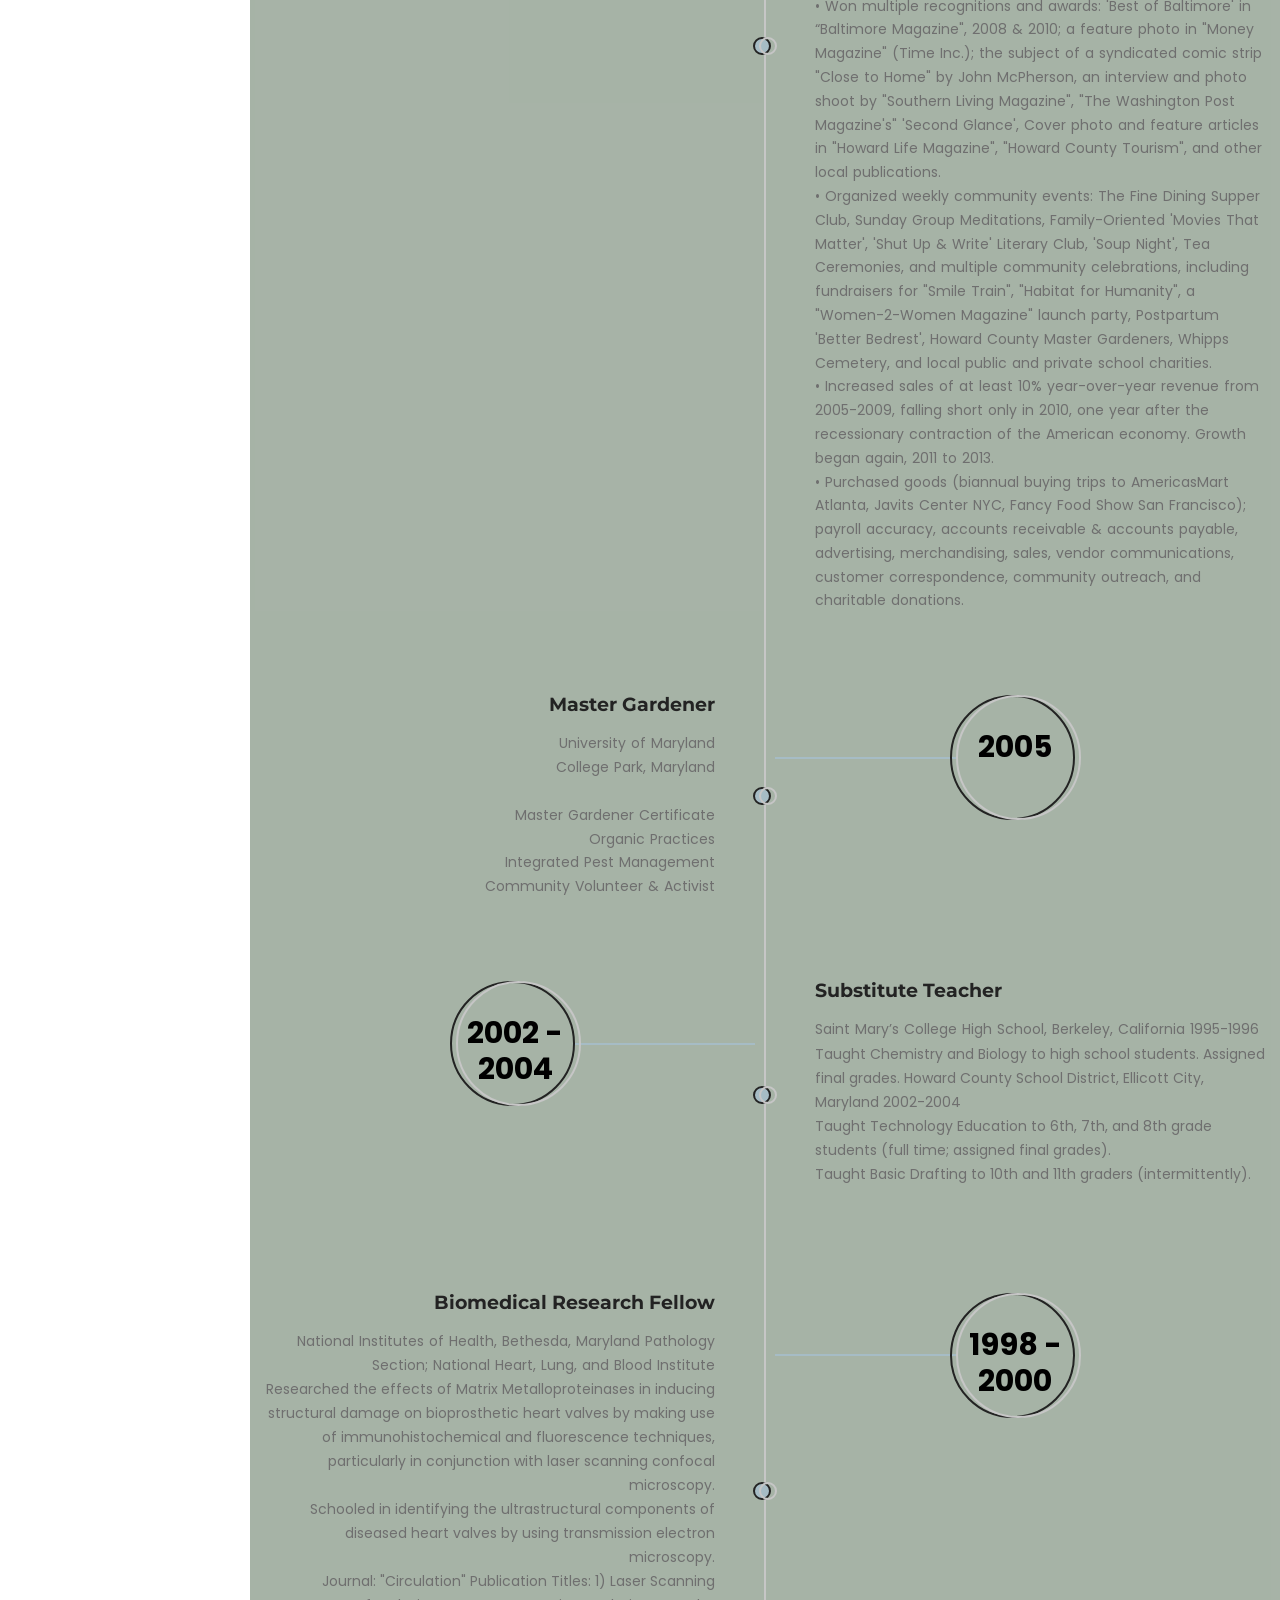
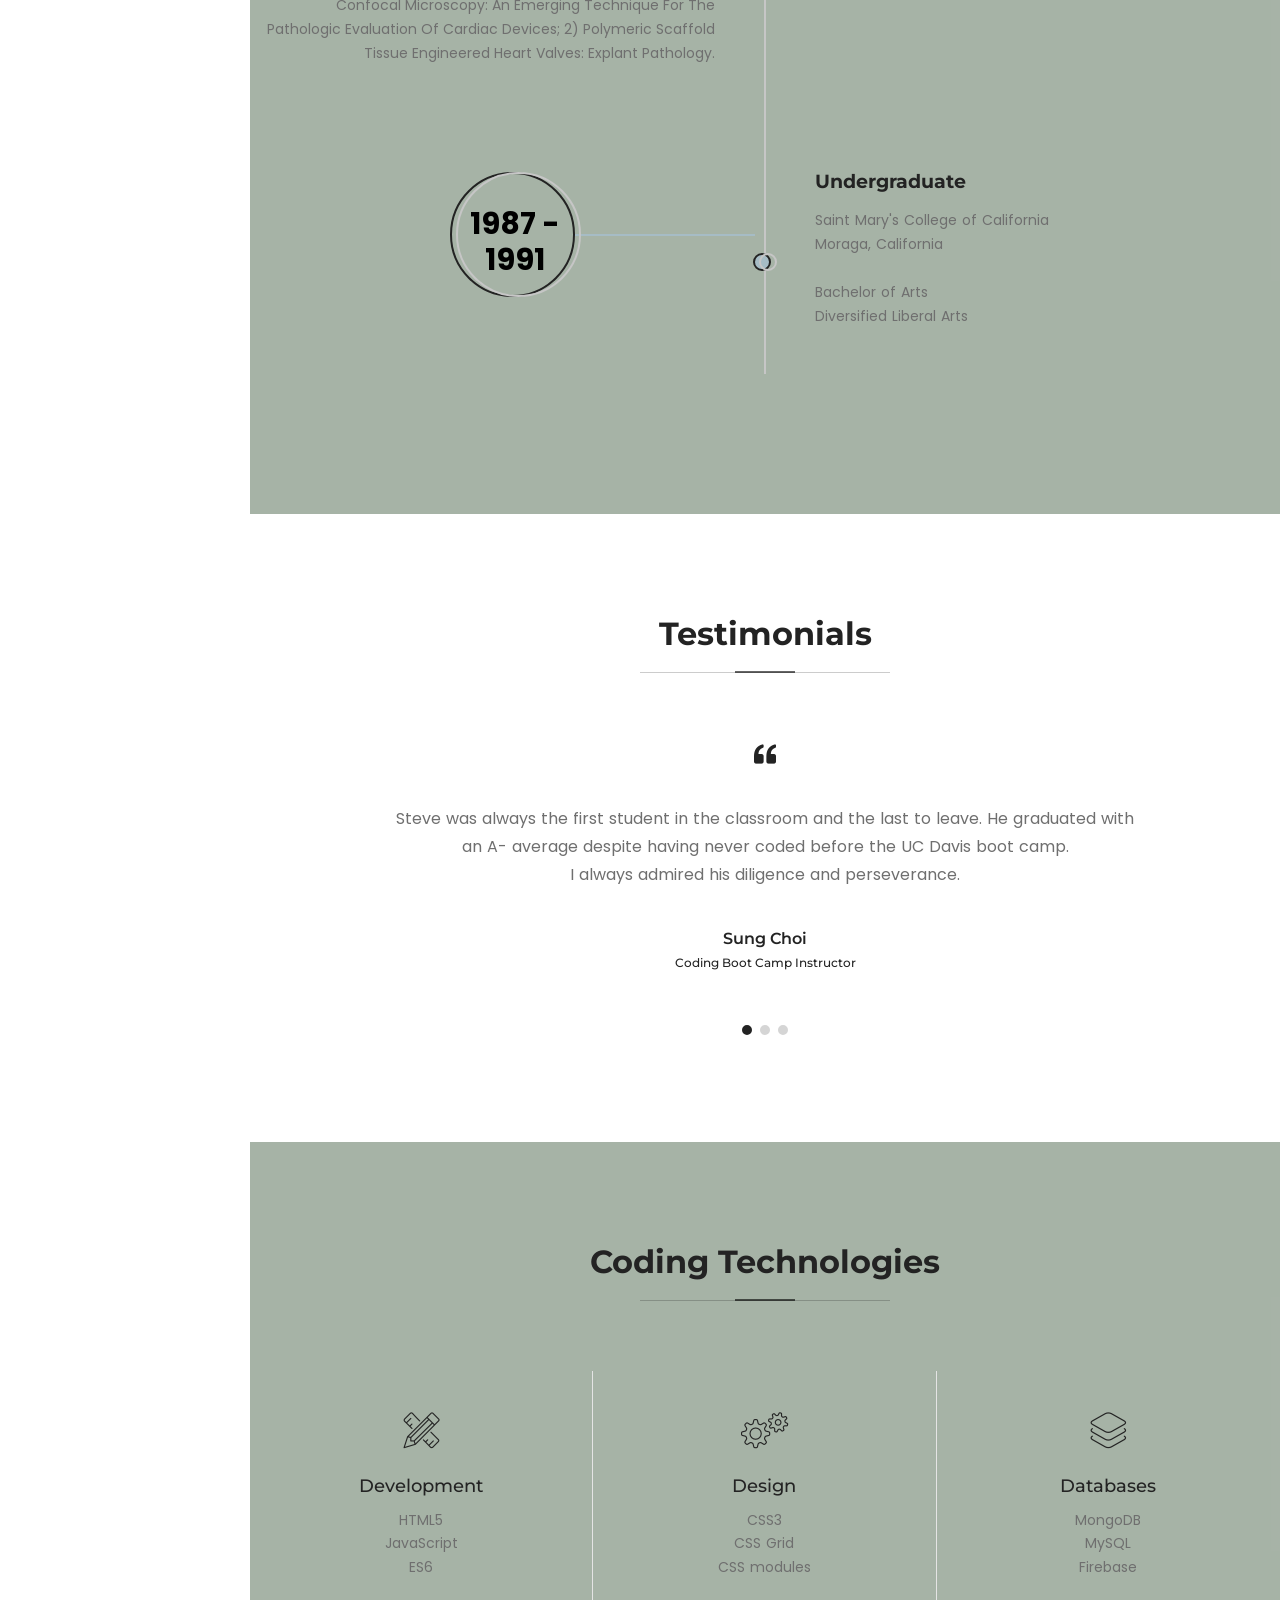
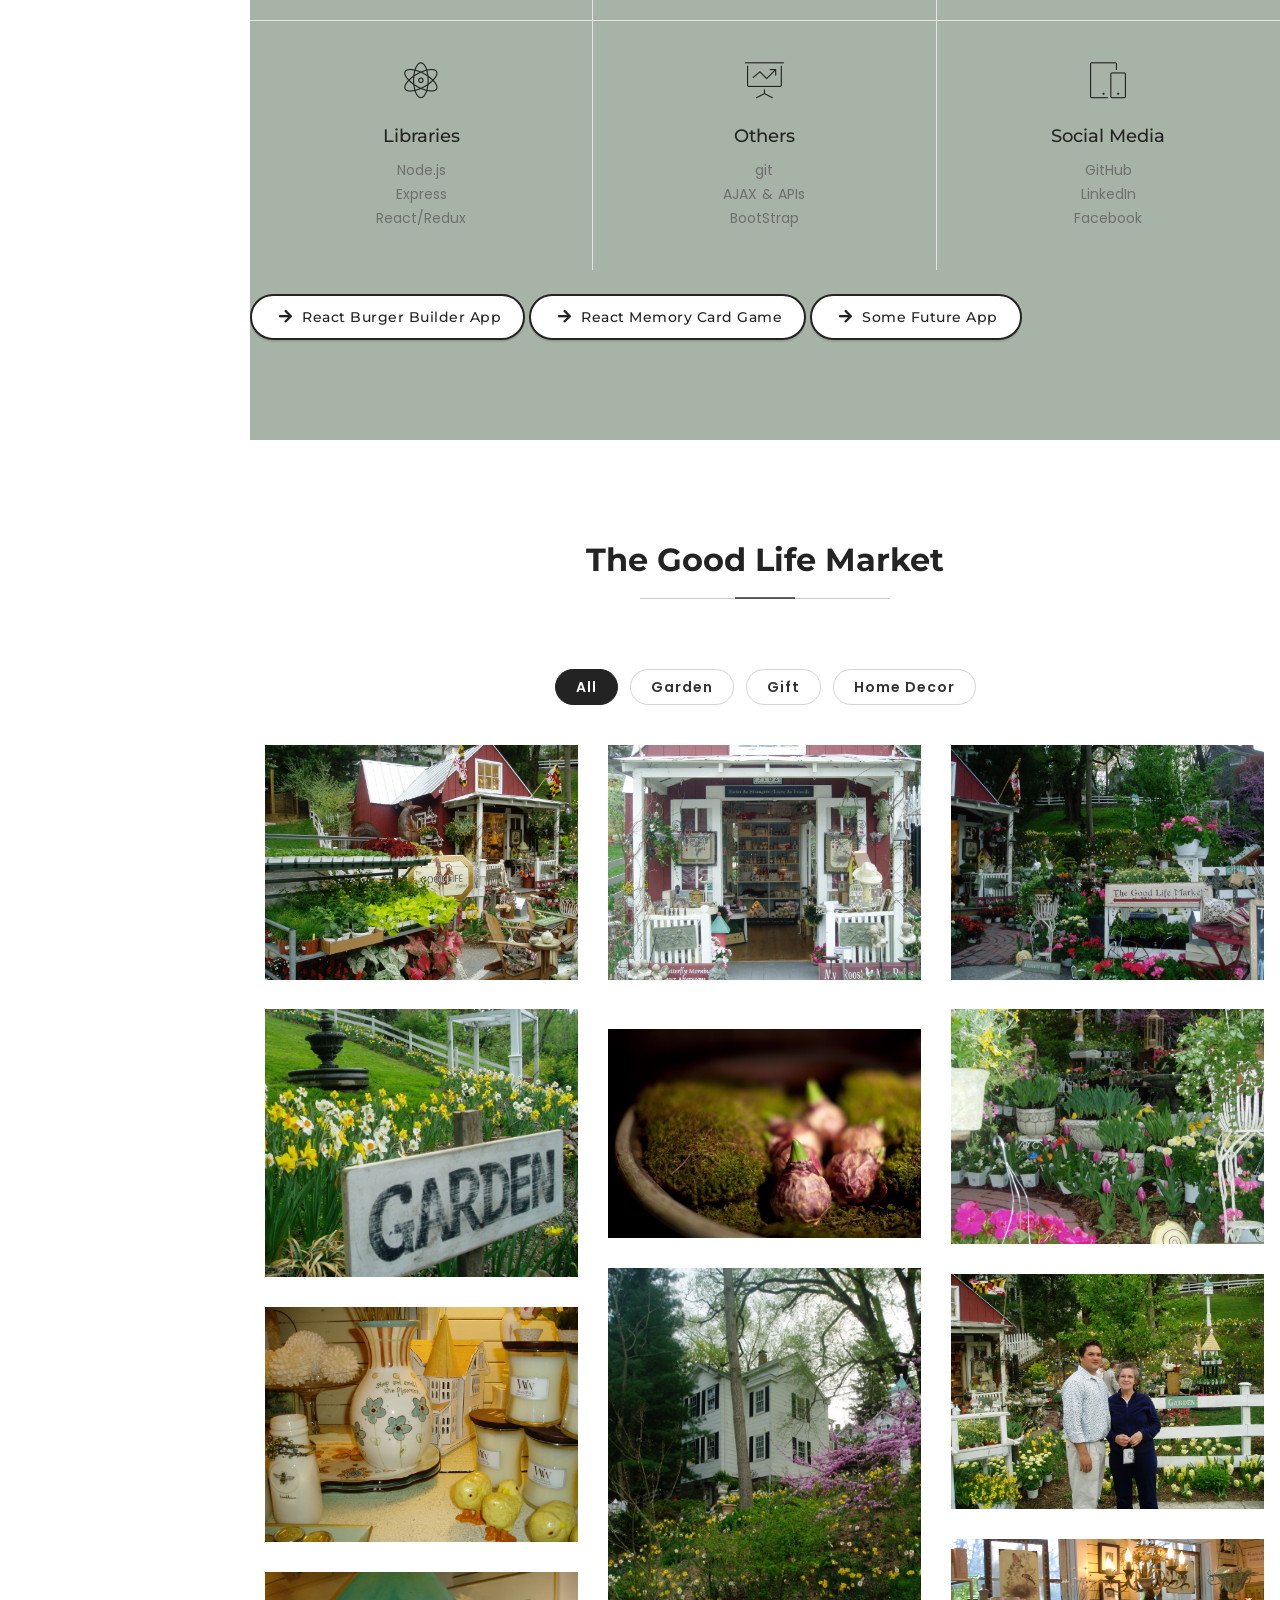
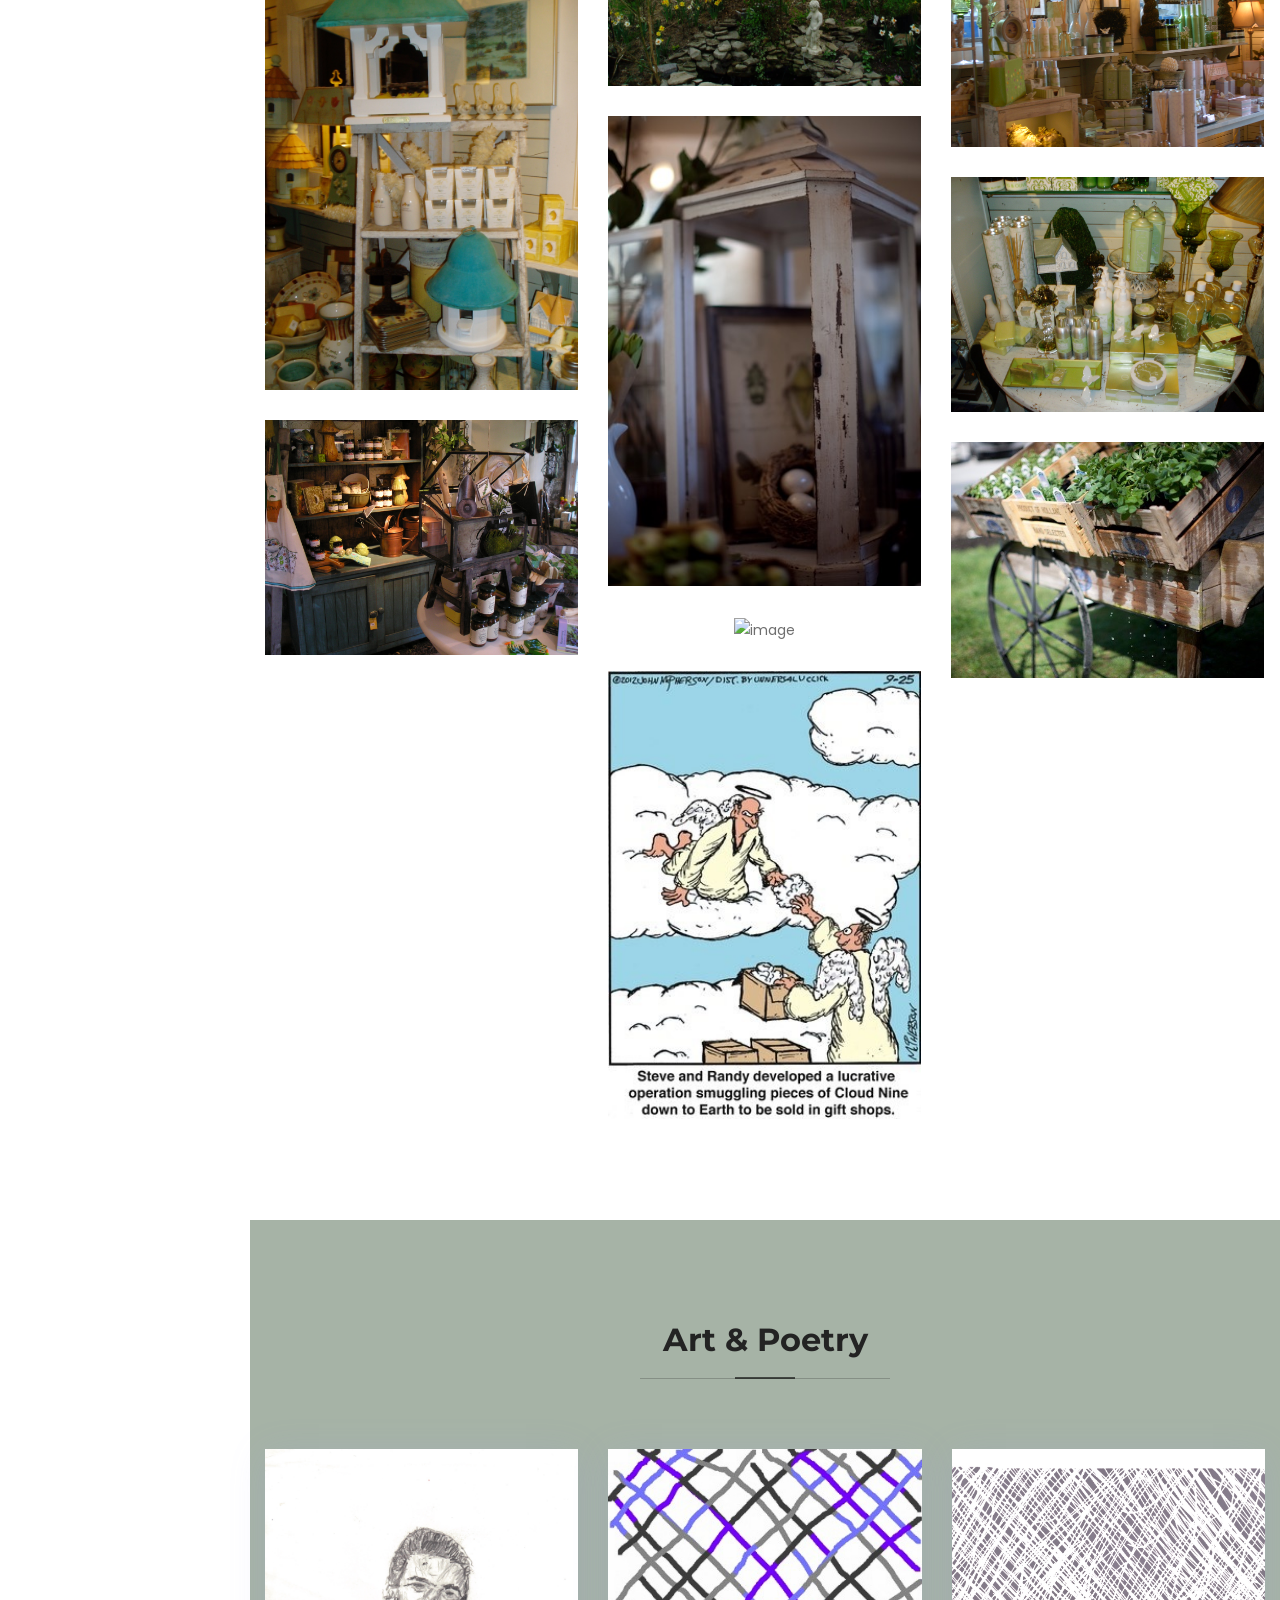
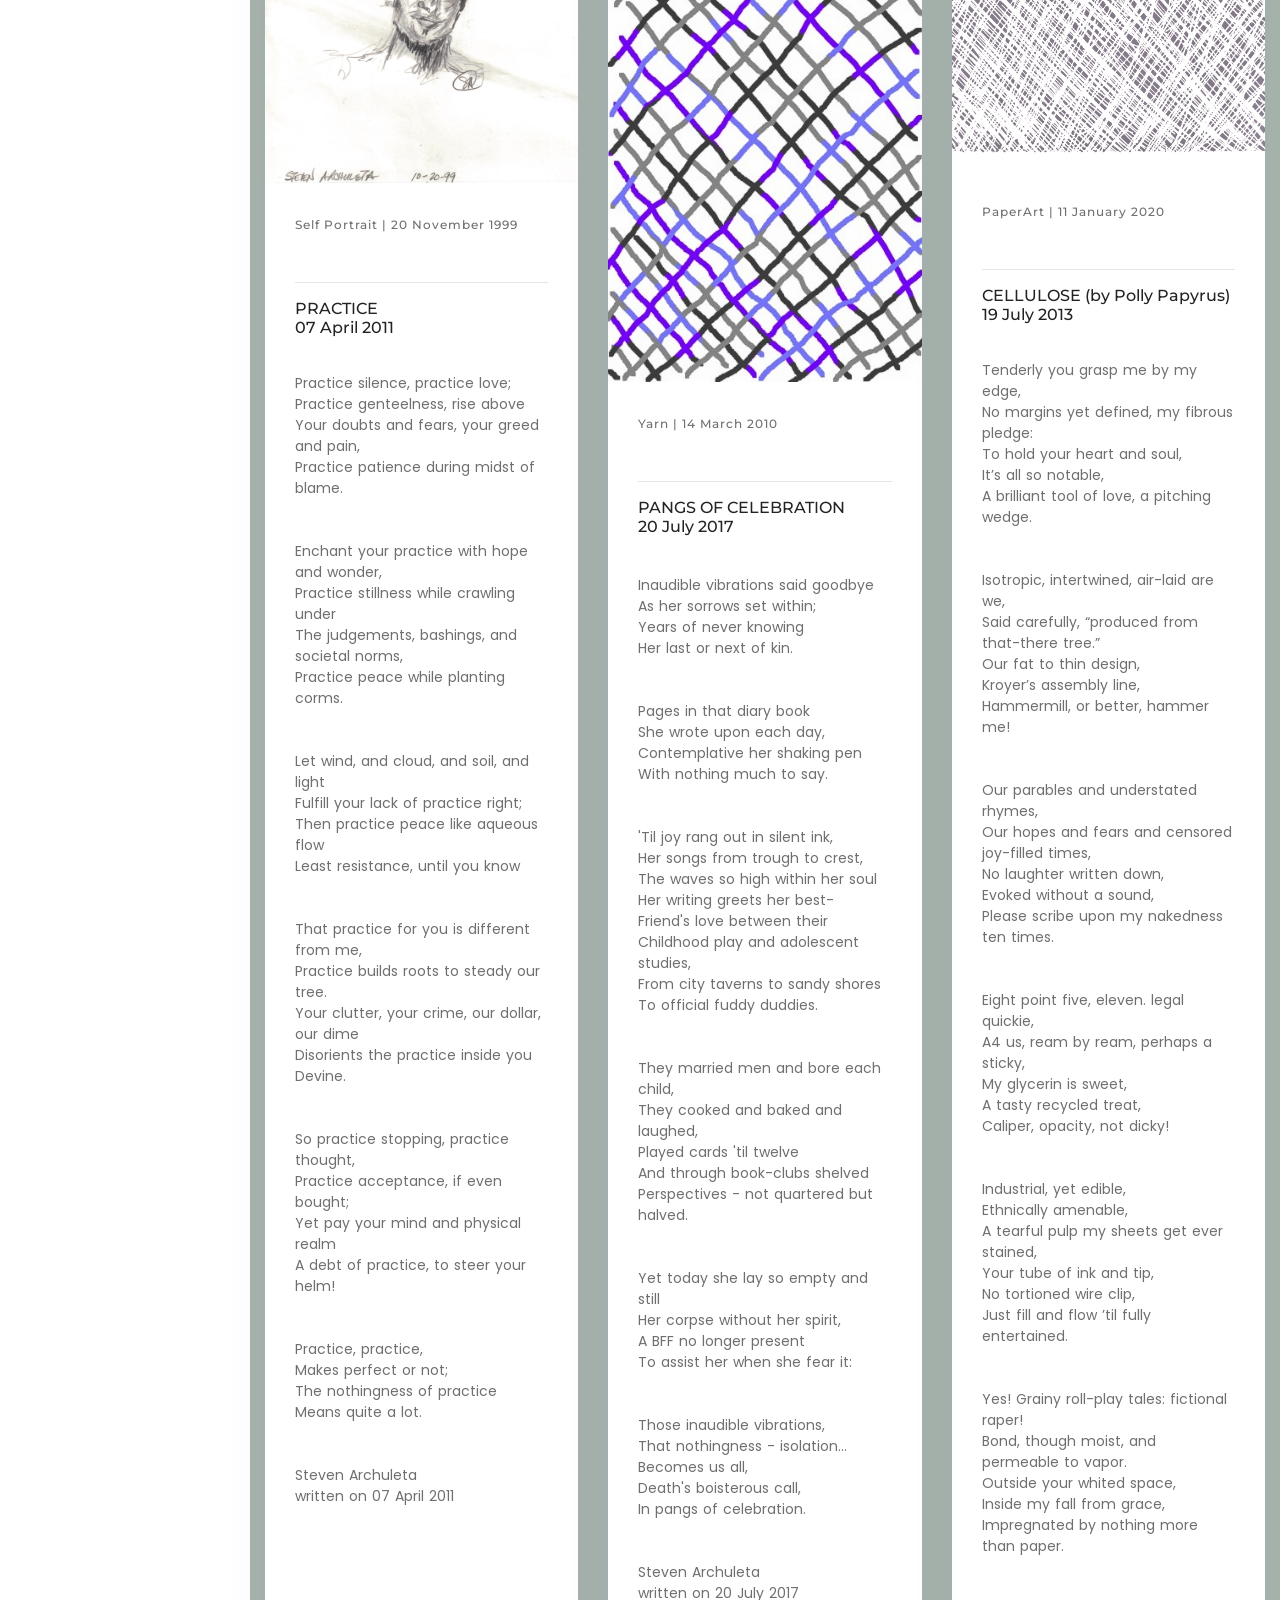
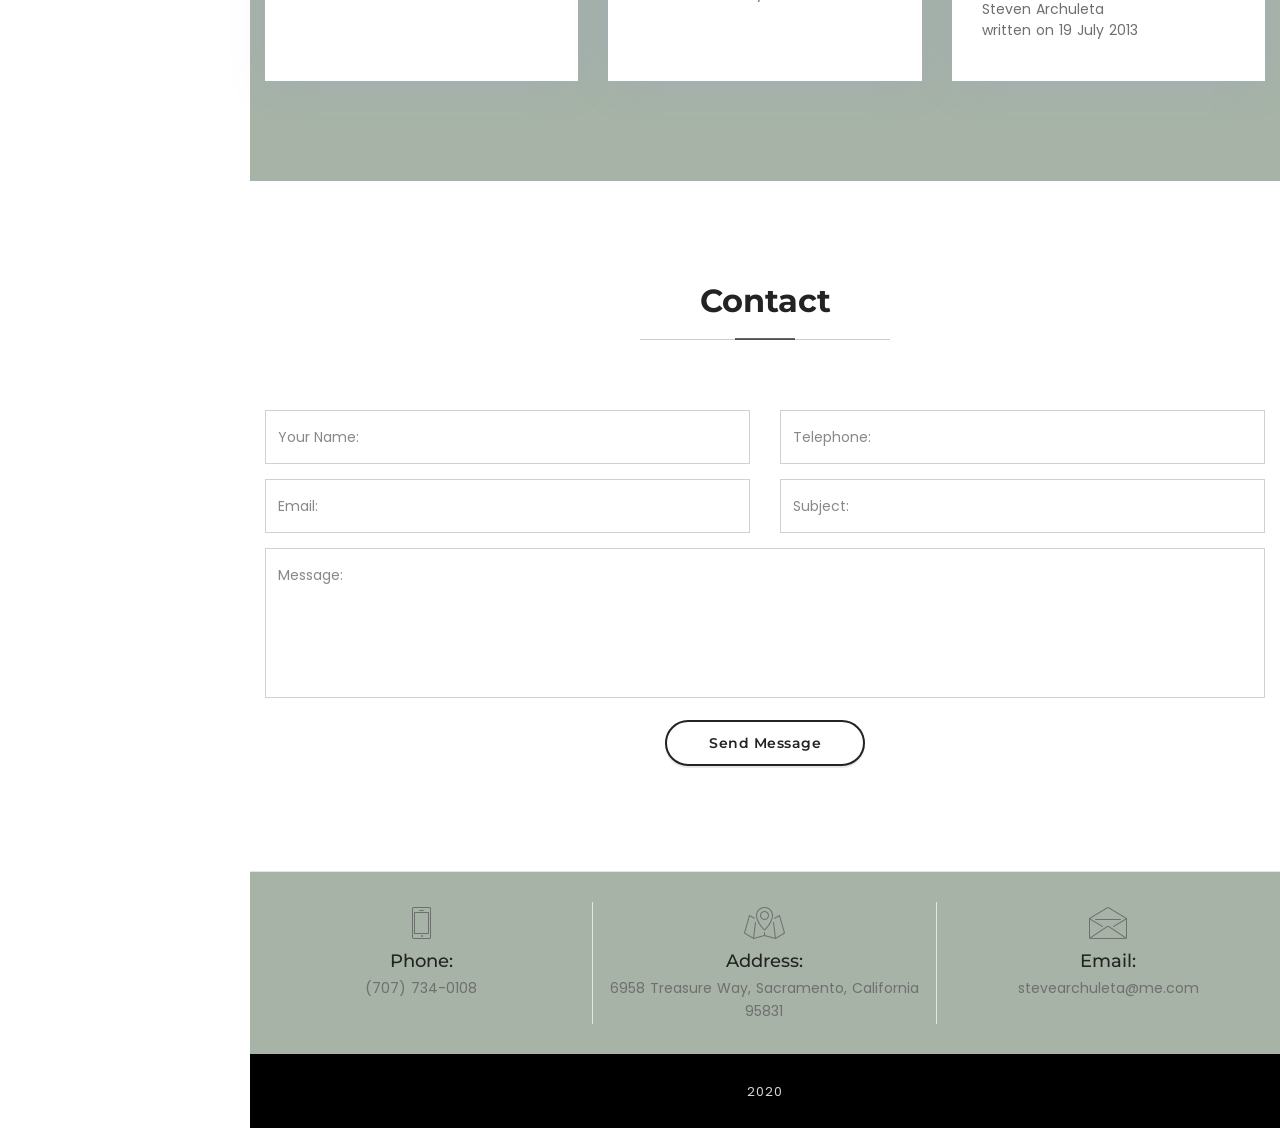
==== commit e319f7bb: "swap PaperArt image for Luigi image" ====
--- a/index.html
+++ b/index.html
@@ -1104,11 +1104,11 @@
                     <div class="col-lg-4">
                         <div class="item text-center">
                             <div class="post-img">
-                                <img src="assets/images/Misc72-21@0.jpg" alt="">
+                                <img src="assets/images/PaperArt.jpg" alt="PaperArt">
                             </div>
                             <div class="content">
                                 <div class="tag alt-font font-weight-300">
-                                    <a href="blog.html">Luigi | <span class="font-size12 display-inline-block">25 July 2012</span></a>
+                                    <a href="blog.html">PaperArt | <span class="font-size12 display-inline-block">11 January 2020</span></a>
                                 </div><br><hr>
                                 <h5 class="margin-15px-bottom"><a href="single-post.html">CELLULOSE (by Polly Papyrus)<br> 19 July 2013</a></h5>
                                 <p>
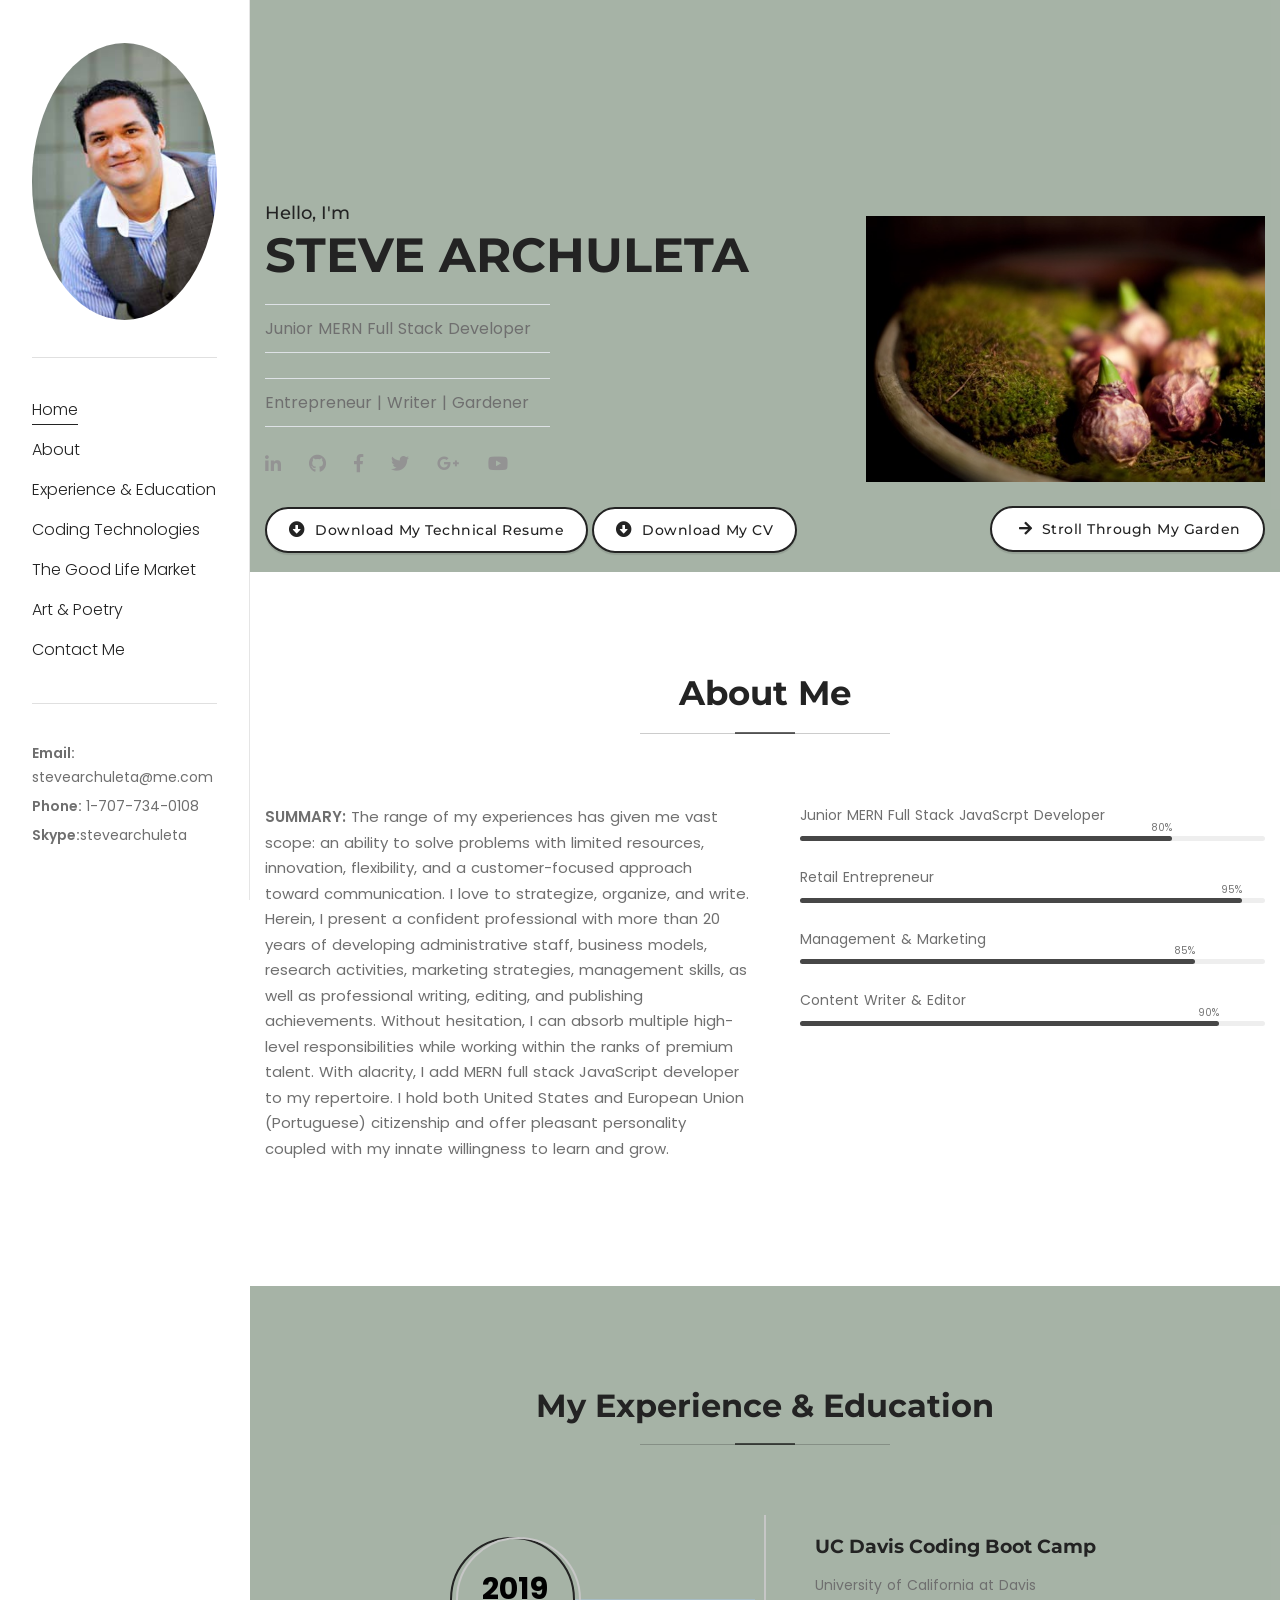
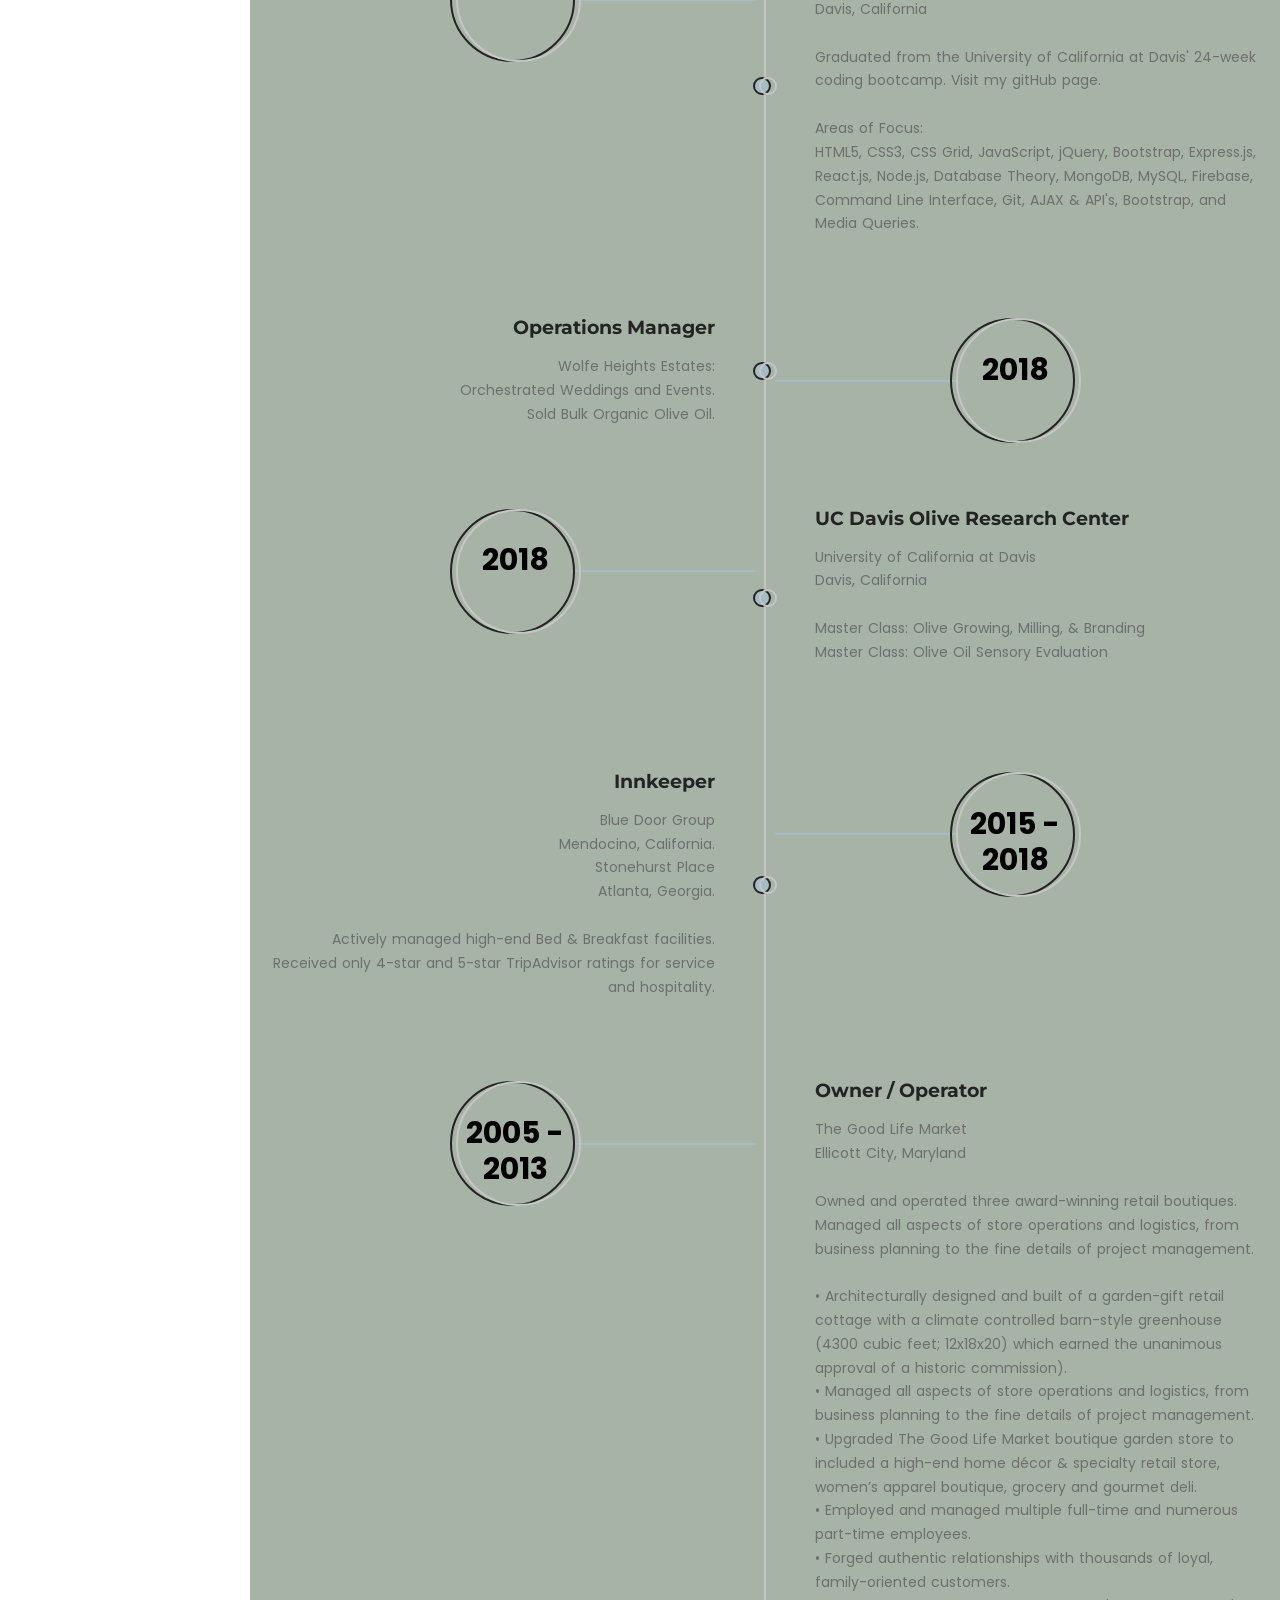
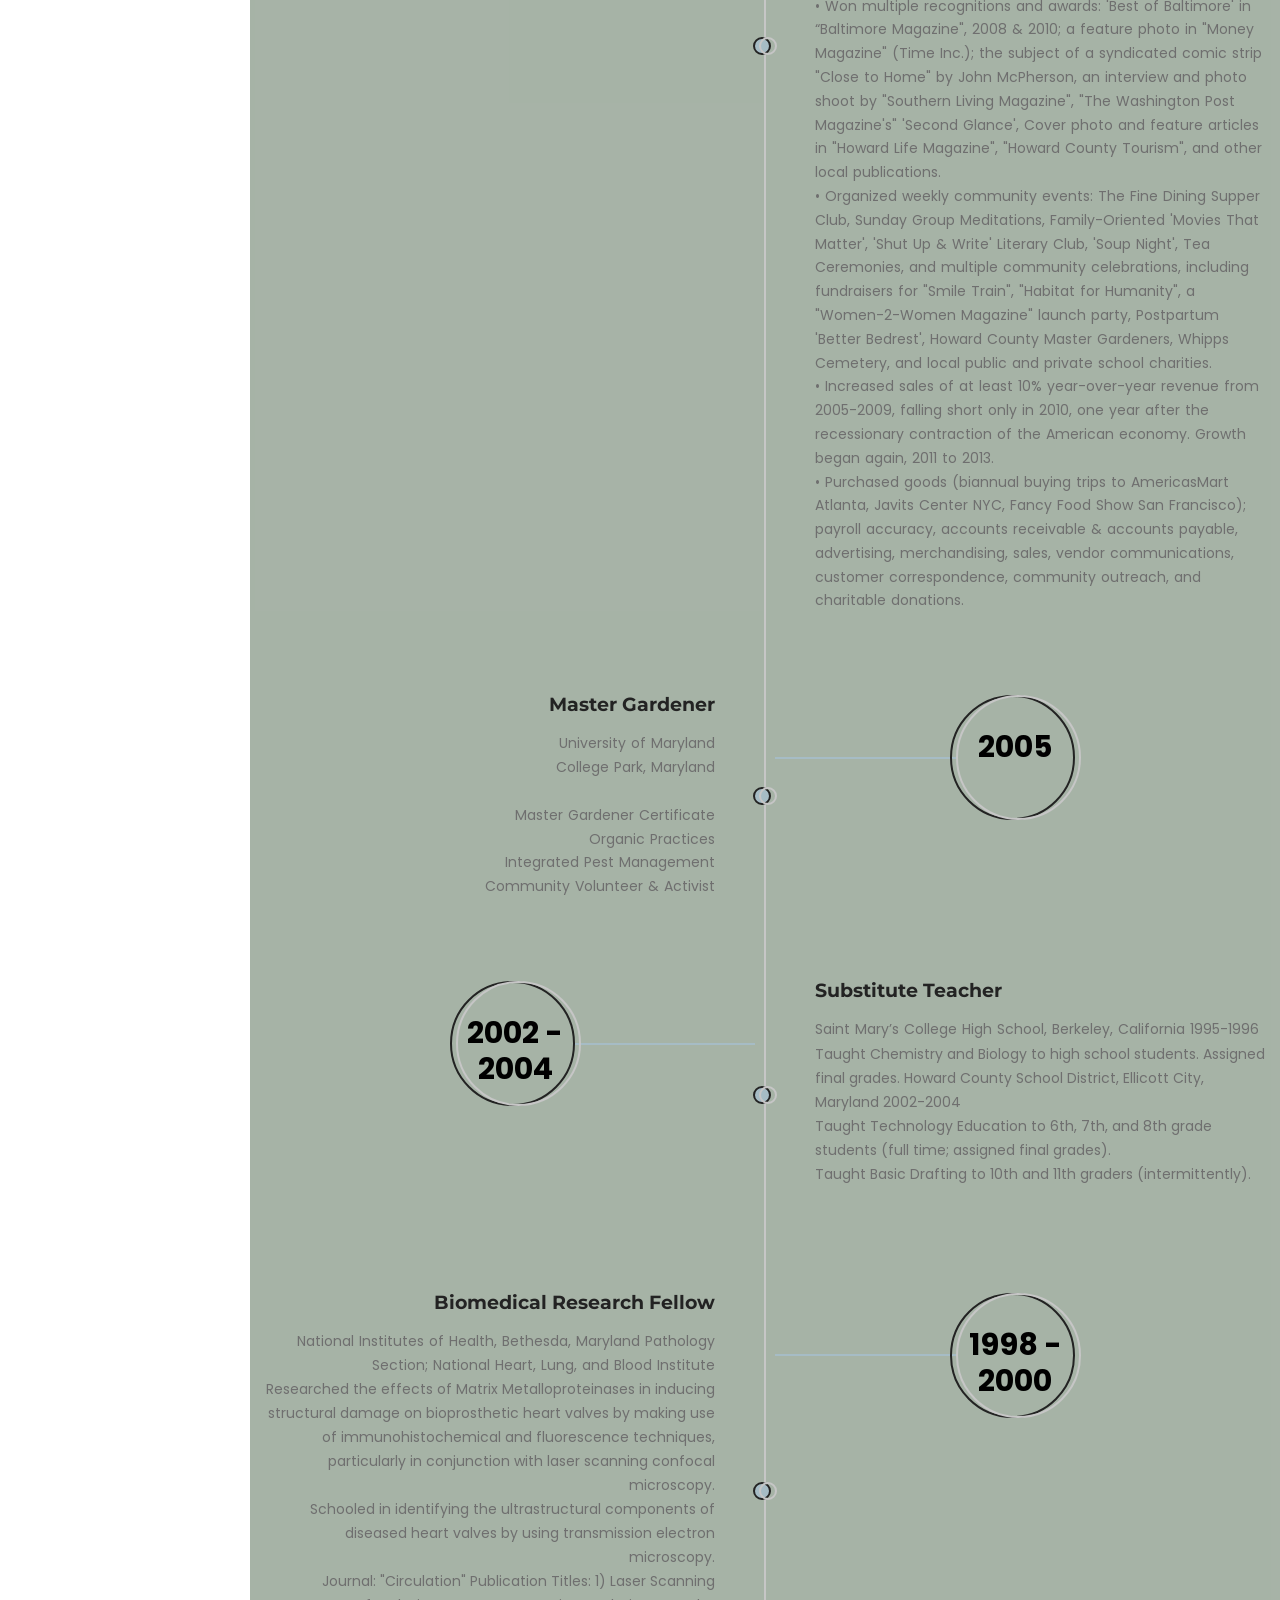
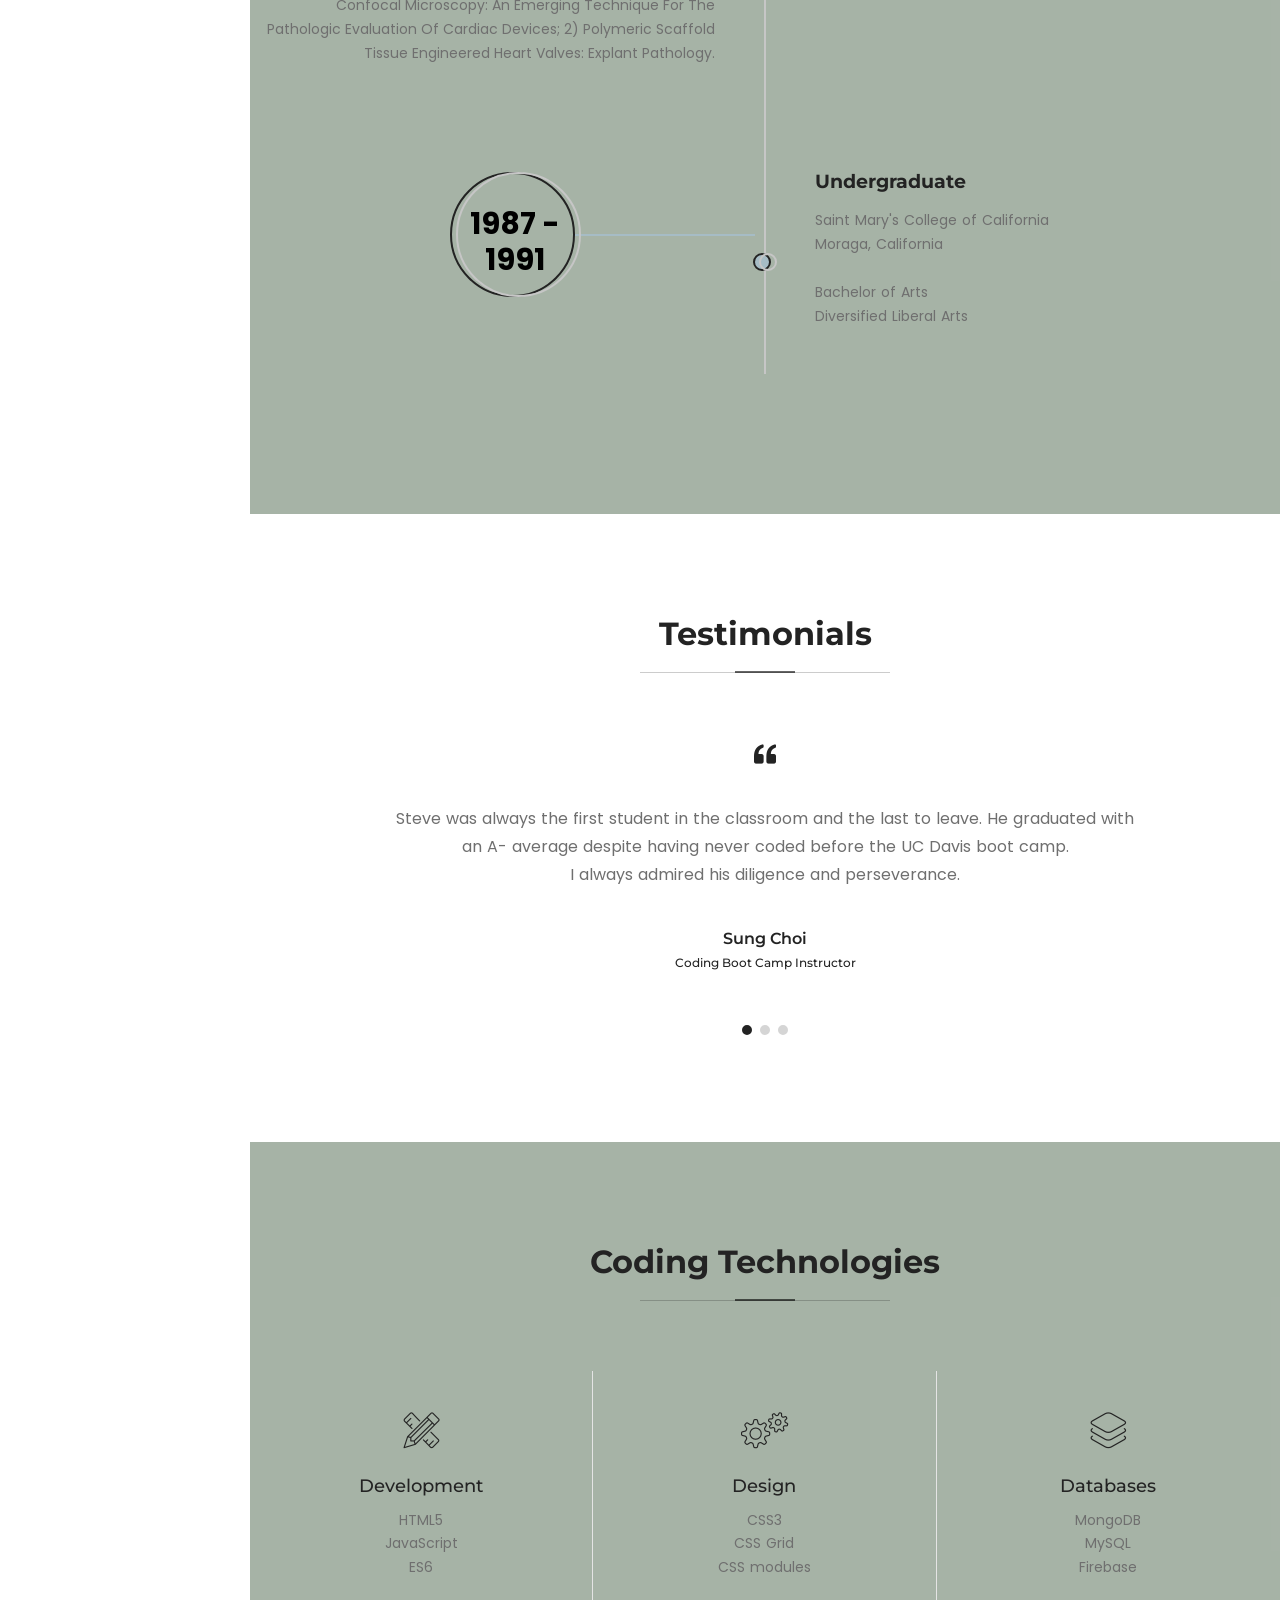
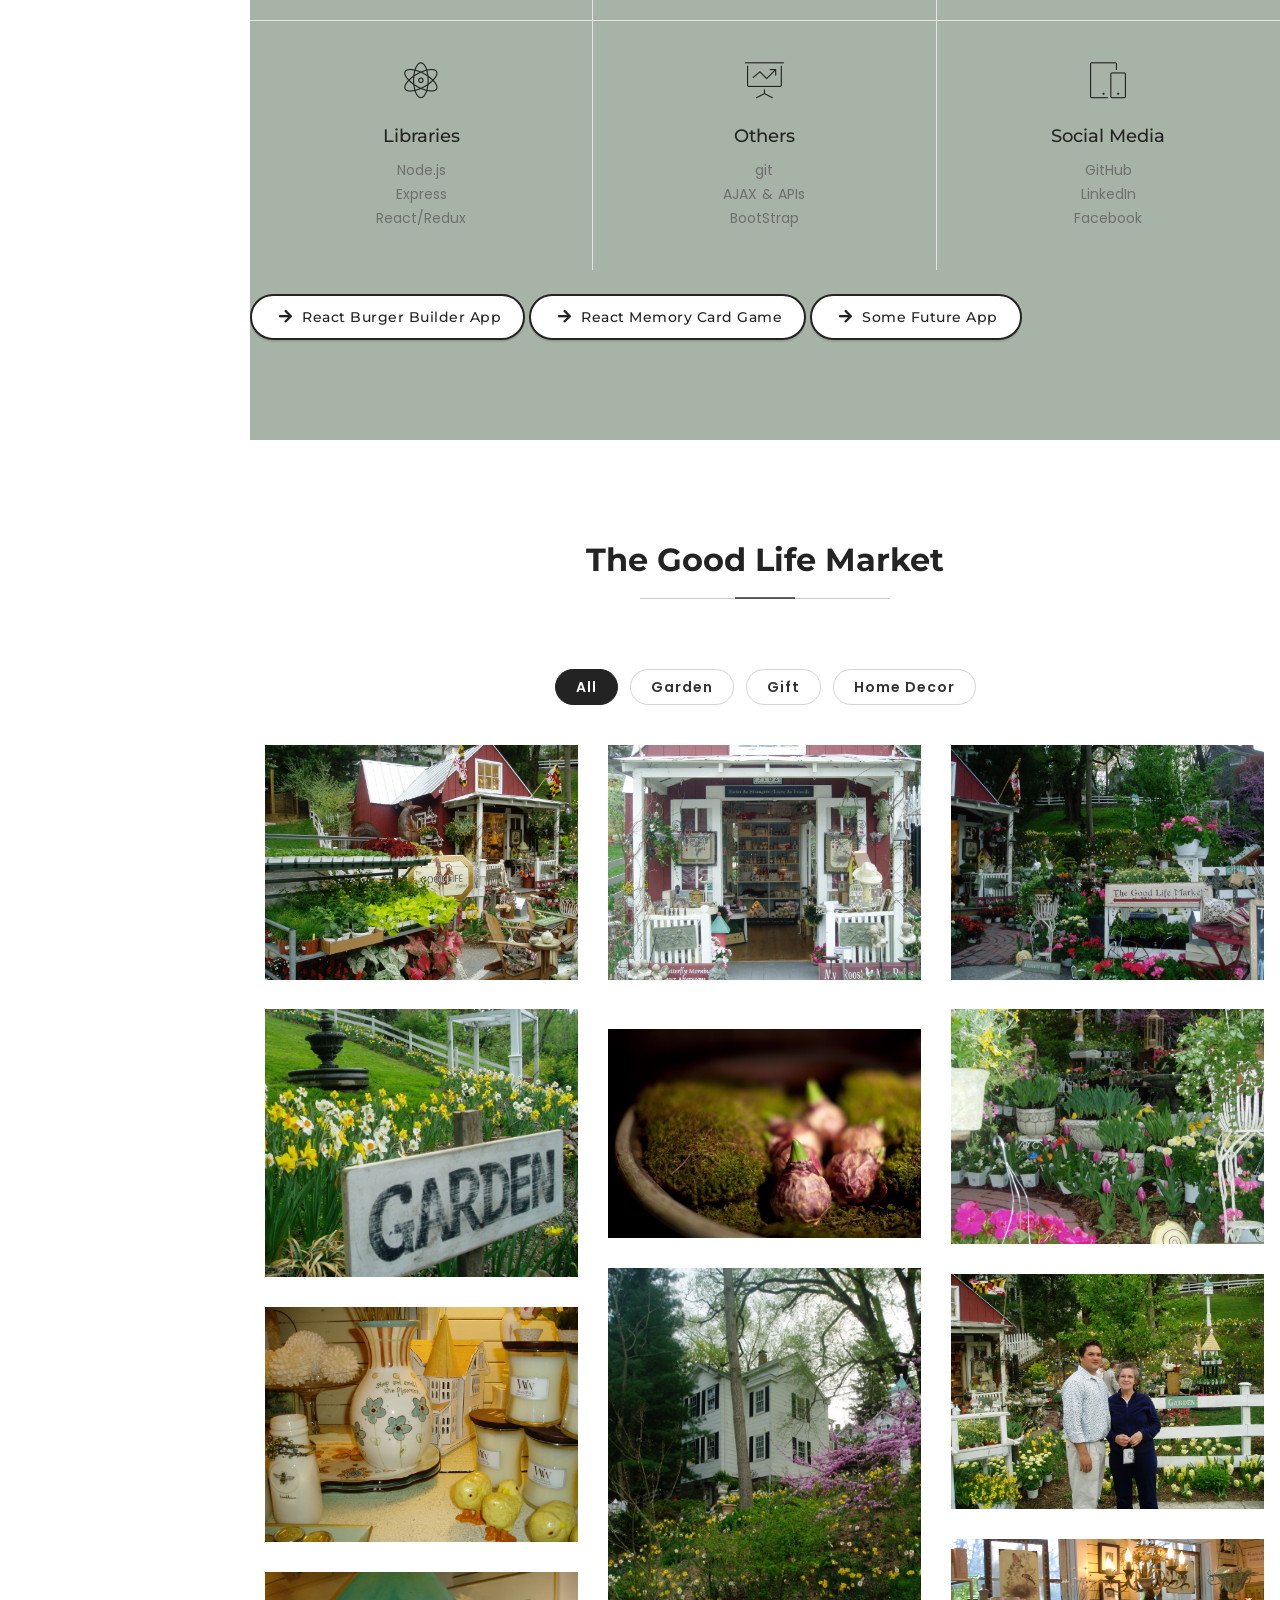
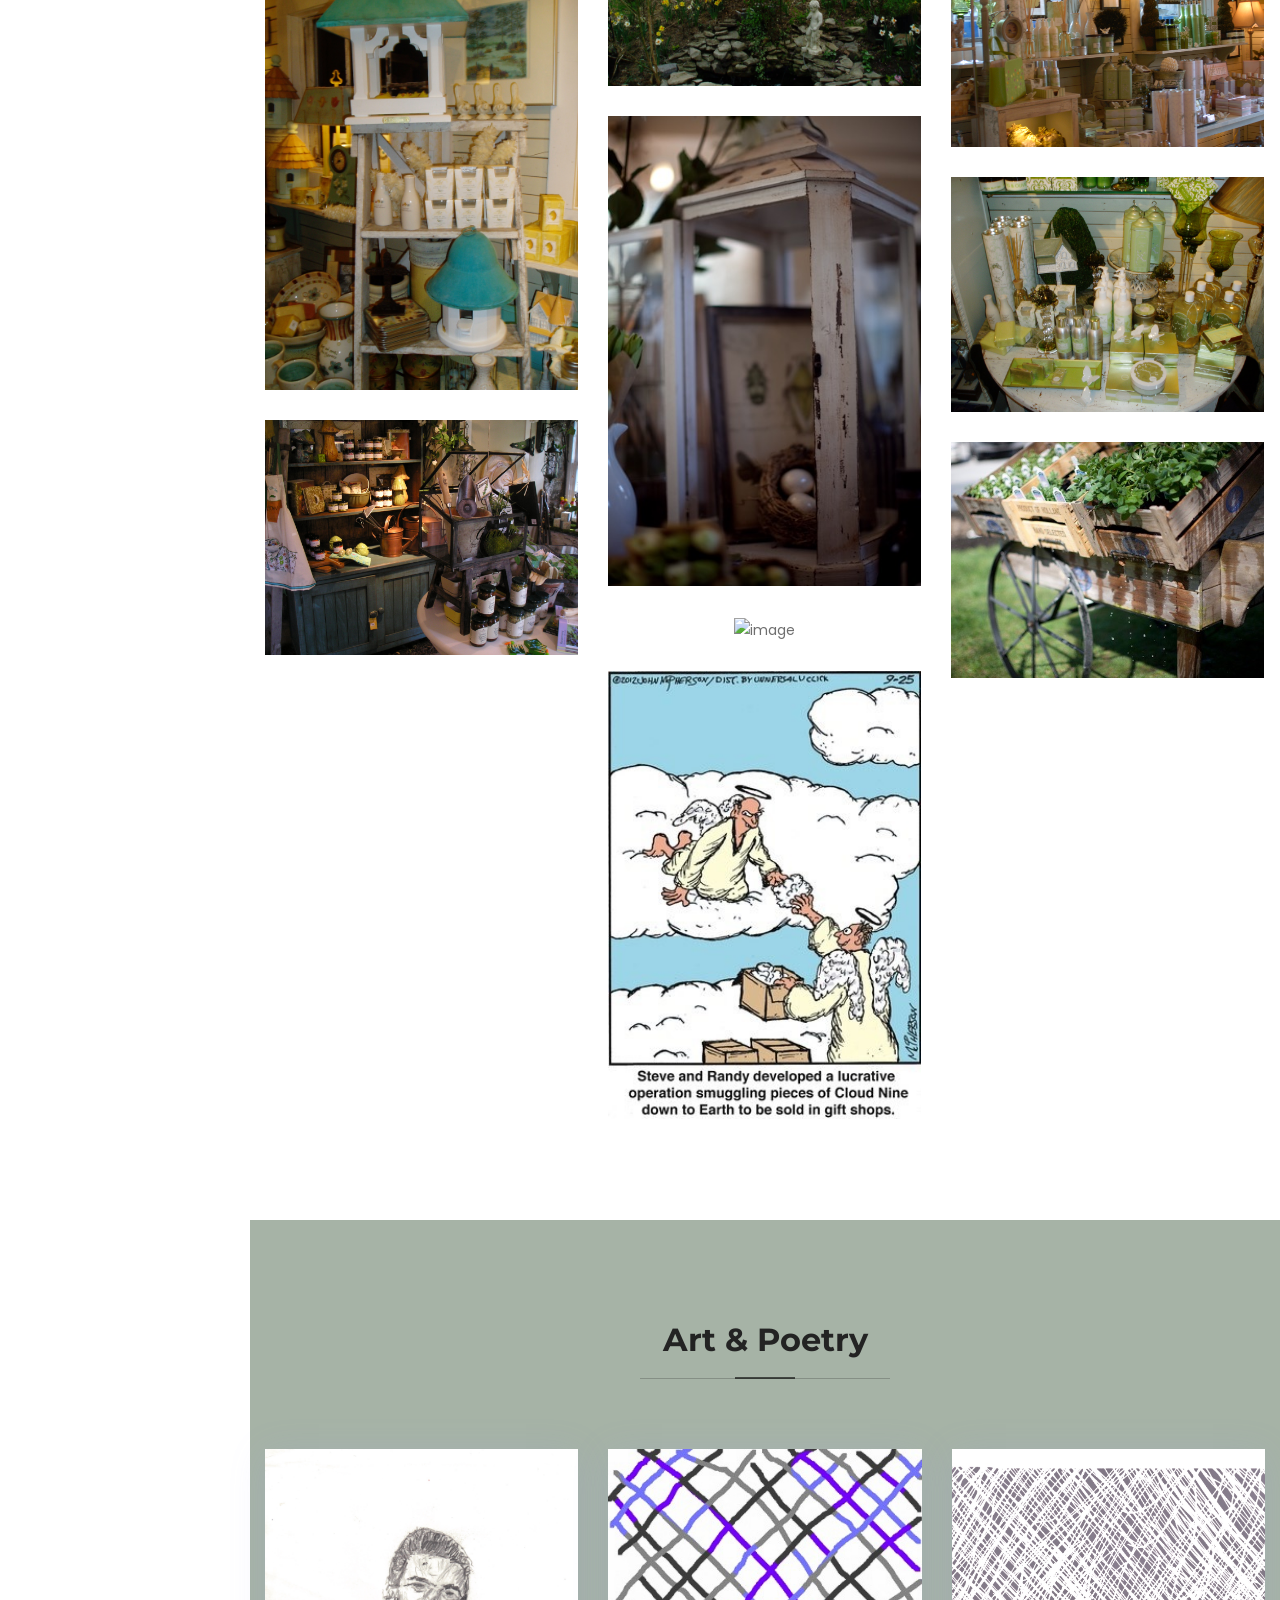
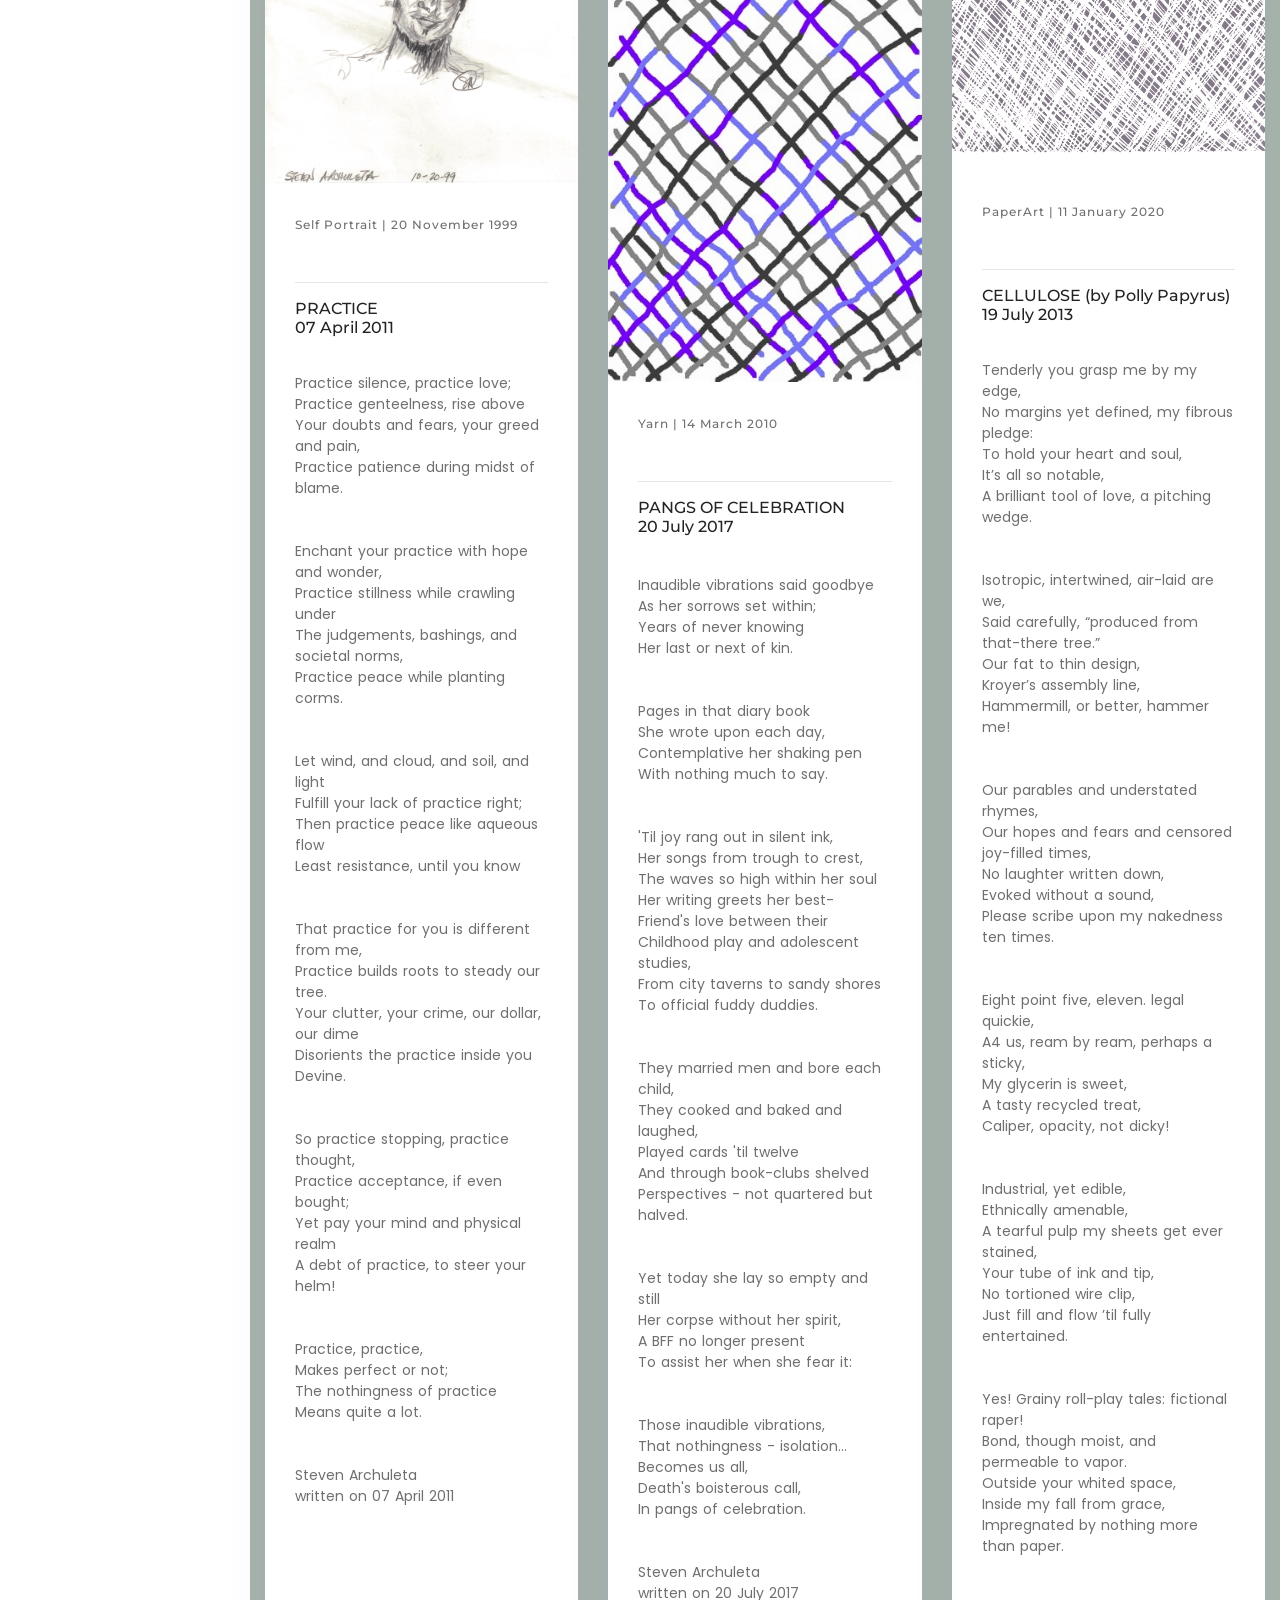
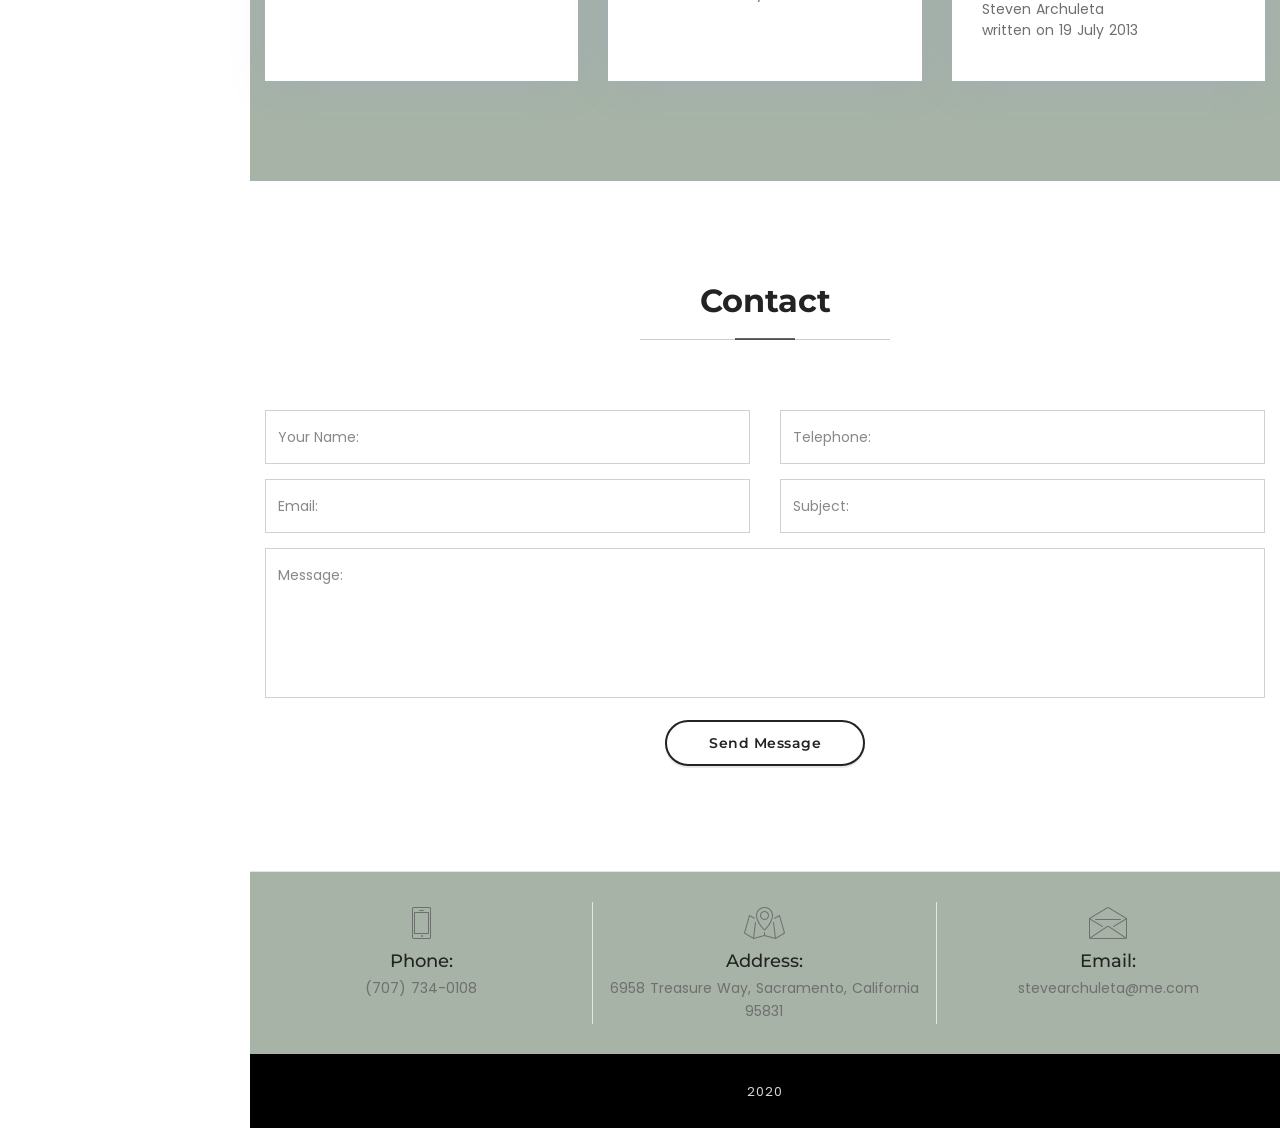
==== commit ce1506e1: "delete duplicate GLM data; add <br>; correct spelling" ====
--- a/index.html
+++ b/index.html
@@ -386,8 +386,8 @@
             </p><br>
             <p class="description">
                     Owned and operated three award-winning retail boutiques.<br>Managed all aspects of store operations and logistics, from business planning to the fine details of project management.
-                    Owned and operated three unique retail locations: 
-<br>•	Architectural designed and built of a garden-gift retail cottage with a climate controlled barn-style greenhouse (4300 cubic feet; 12x18x20) which earned the unanimous approval of a historic commission). 
+                    <br>
+<br>•	Architecturally designed and built of a garden-gift retail cottage with a climate controlled barn-style greenhouse (4300 cubic feet; 12x18x20) which earned the unanimous approval of a historic commission). 
 <br>•	Managed all aspects of store operations and logistics, from business planning to the fine details of project management.
 <br>•	Upgraded The Good Life Market boutique garden store to included a high-end home décor & specialty retail store, women’s apparel boutique, grocery and gourmet deli.
 <br>•	Employed and managed multiple full-time and numerous part-time employees.
@@ -953,7 +953,7 @@
                                     <a href="assets/images/glm-logo-color-med@0.png" class="popimg">
                                         <i class="fa fa-search-plus"></i>
                                     </a>
-                                    <h6>For $300.00, I commissioned my neighbor's 14-year-old son, Lucas St. Martin, to draw this rooster, which was incorporatedinto The Good Life Market logo. Lucas has since graduated from the Rhode Island Istitute of Art.</h6>
+                                    <h6>For $300.00, I commissioned my neighbor's 14-year-old son, Lucas St. Martin, to draw this rooster, which was incorporated into The Good Life Market logo. Lucas has since graduated from the Rhode Island Istitute of Art.</h6>
                                 </div>
 
                             </div>
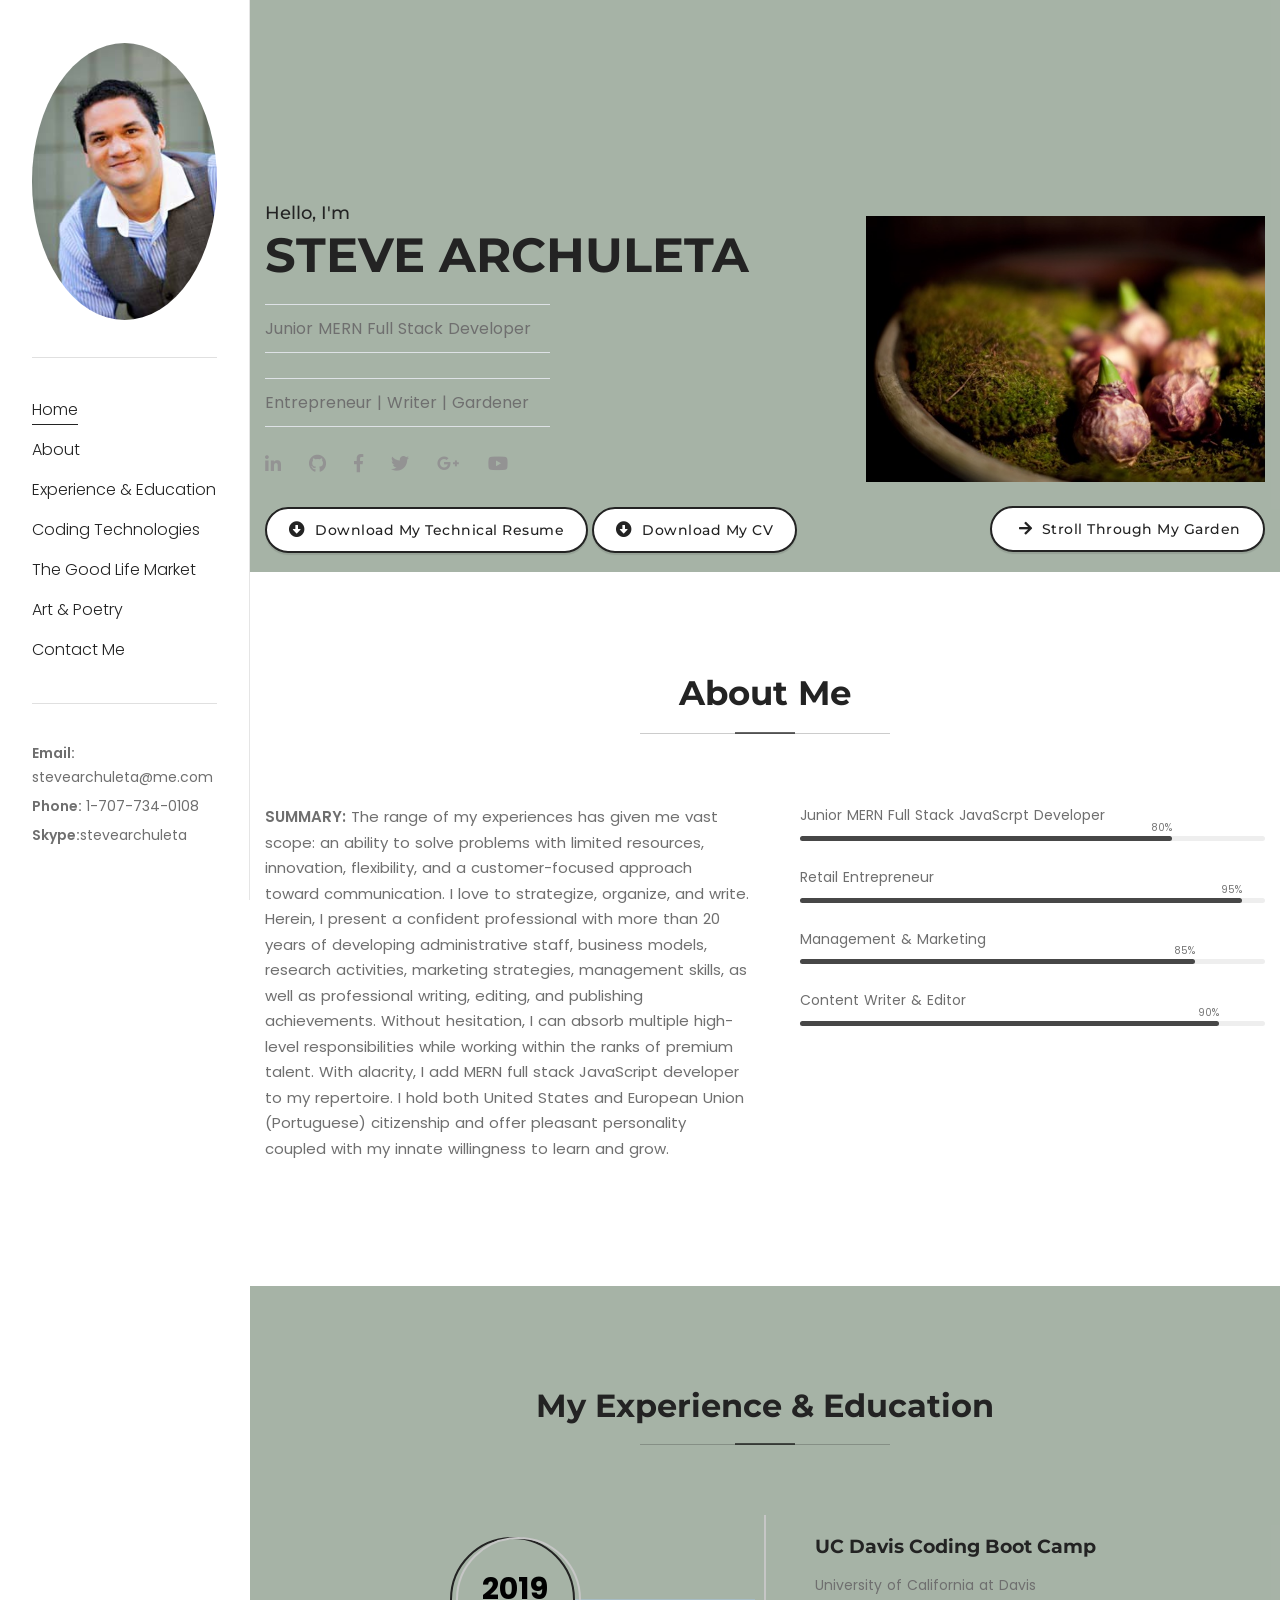
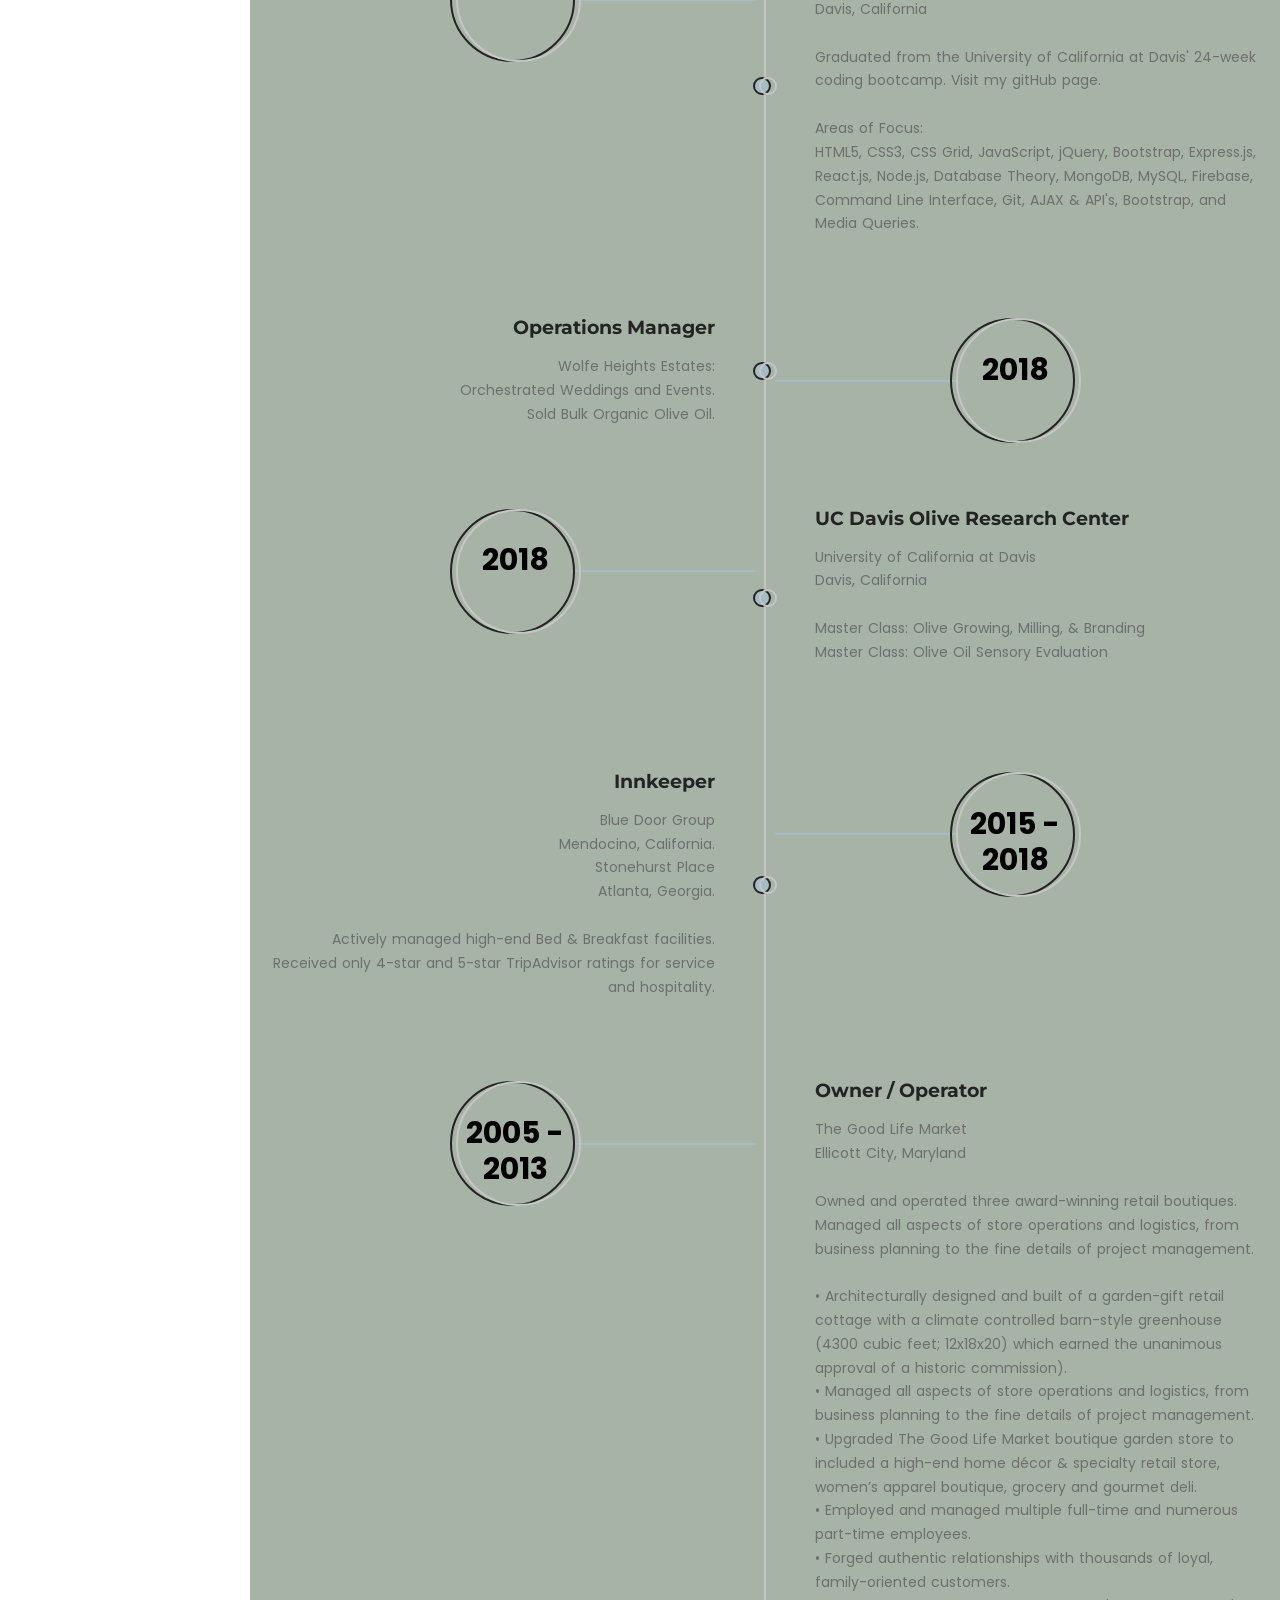
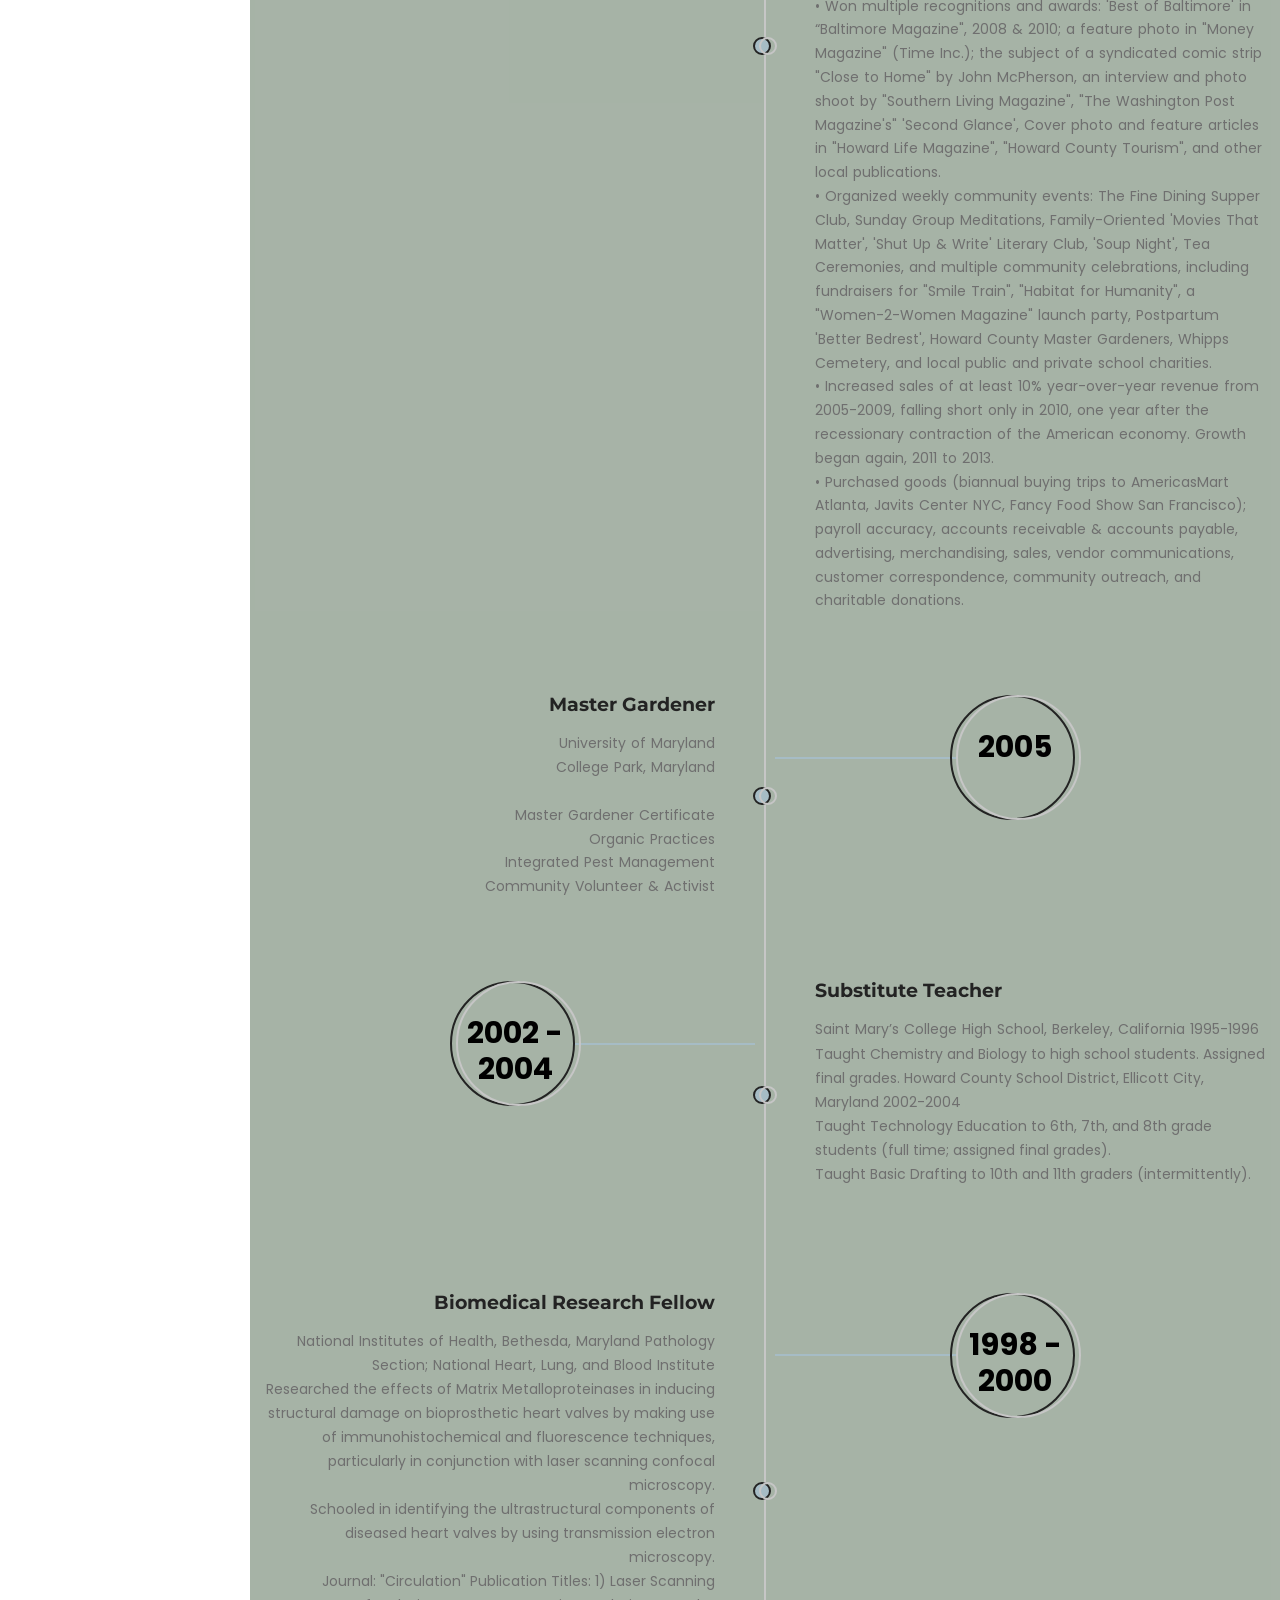
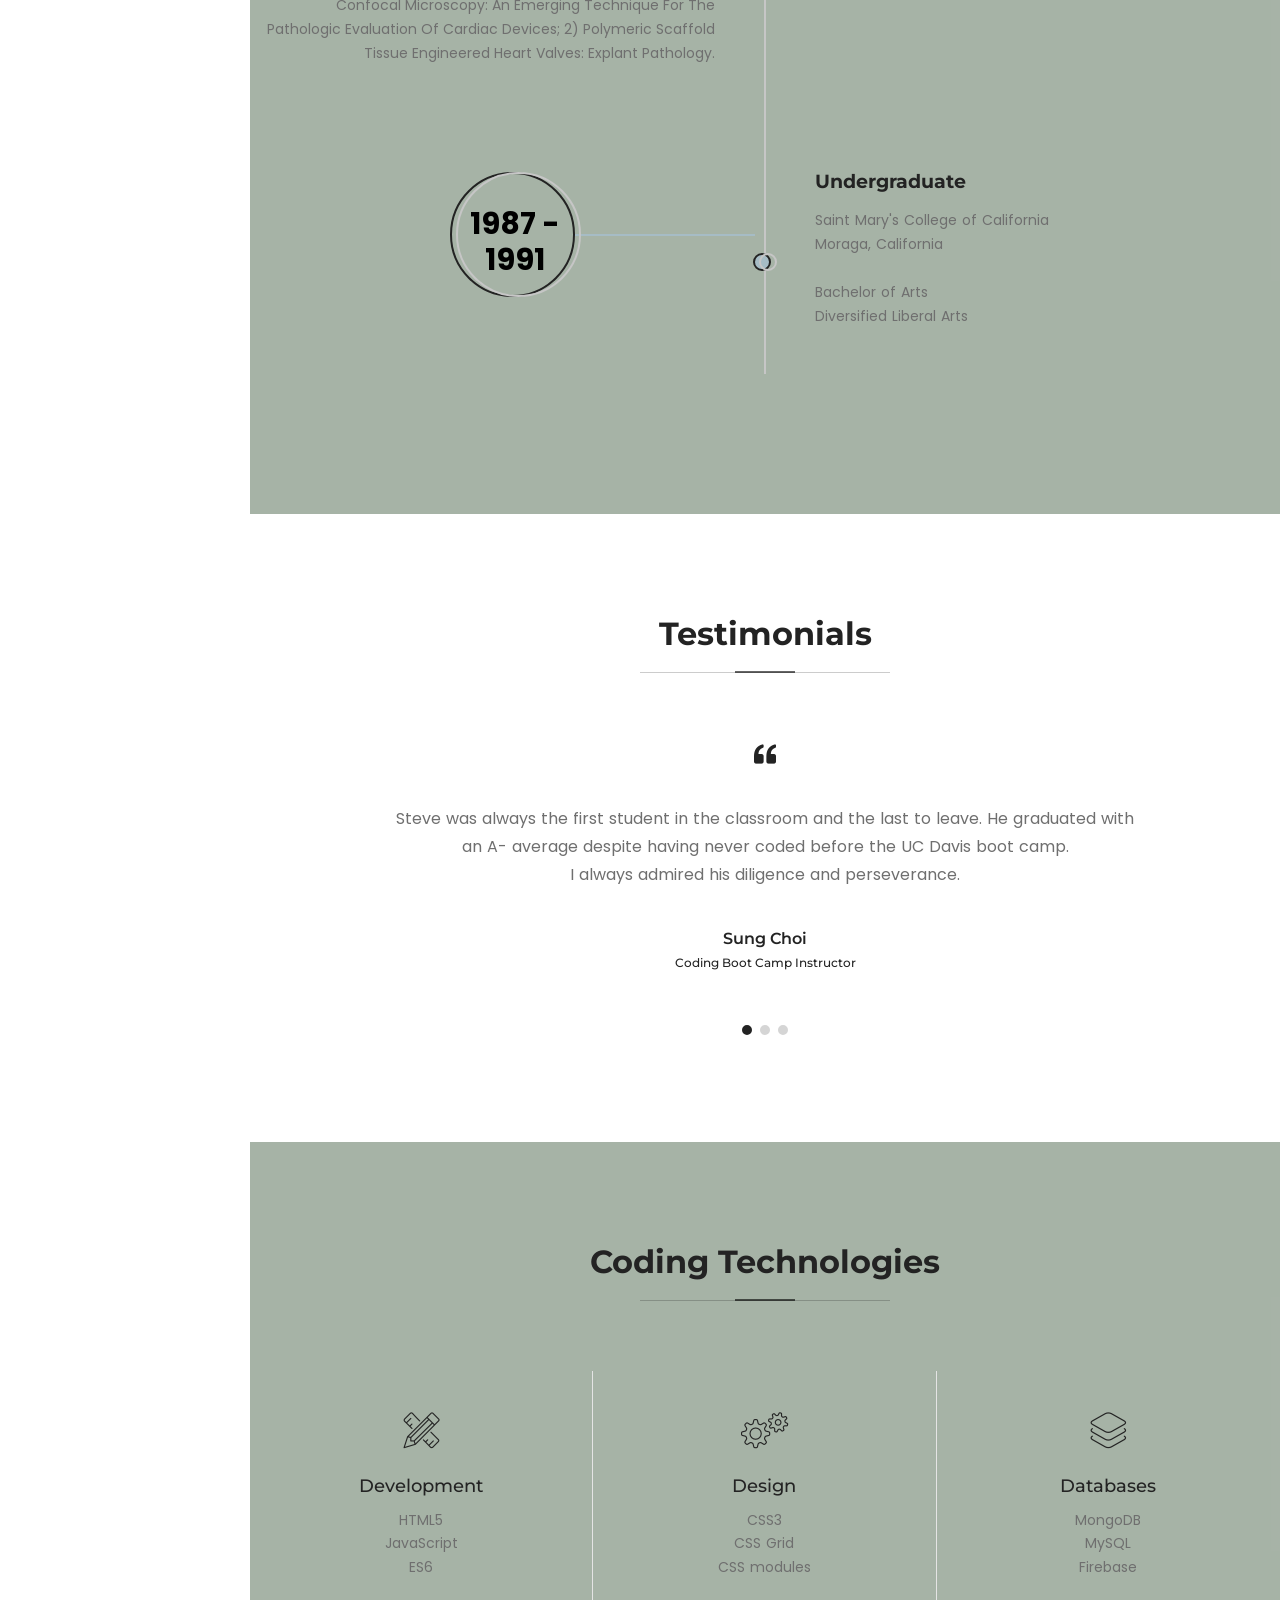
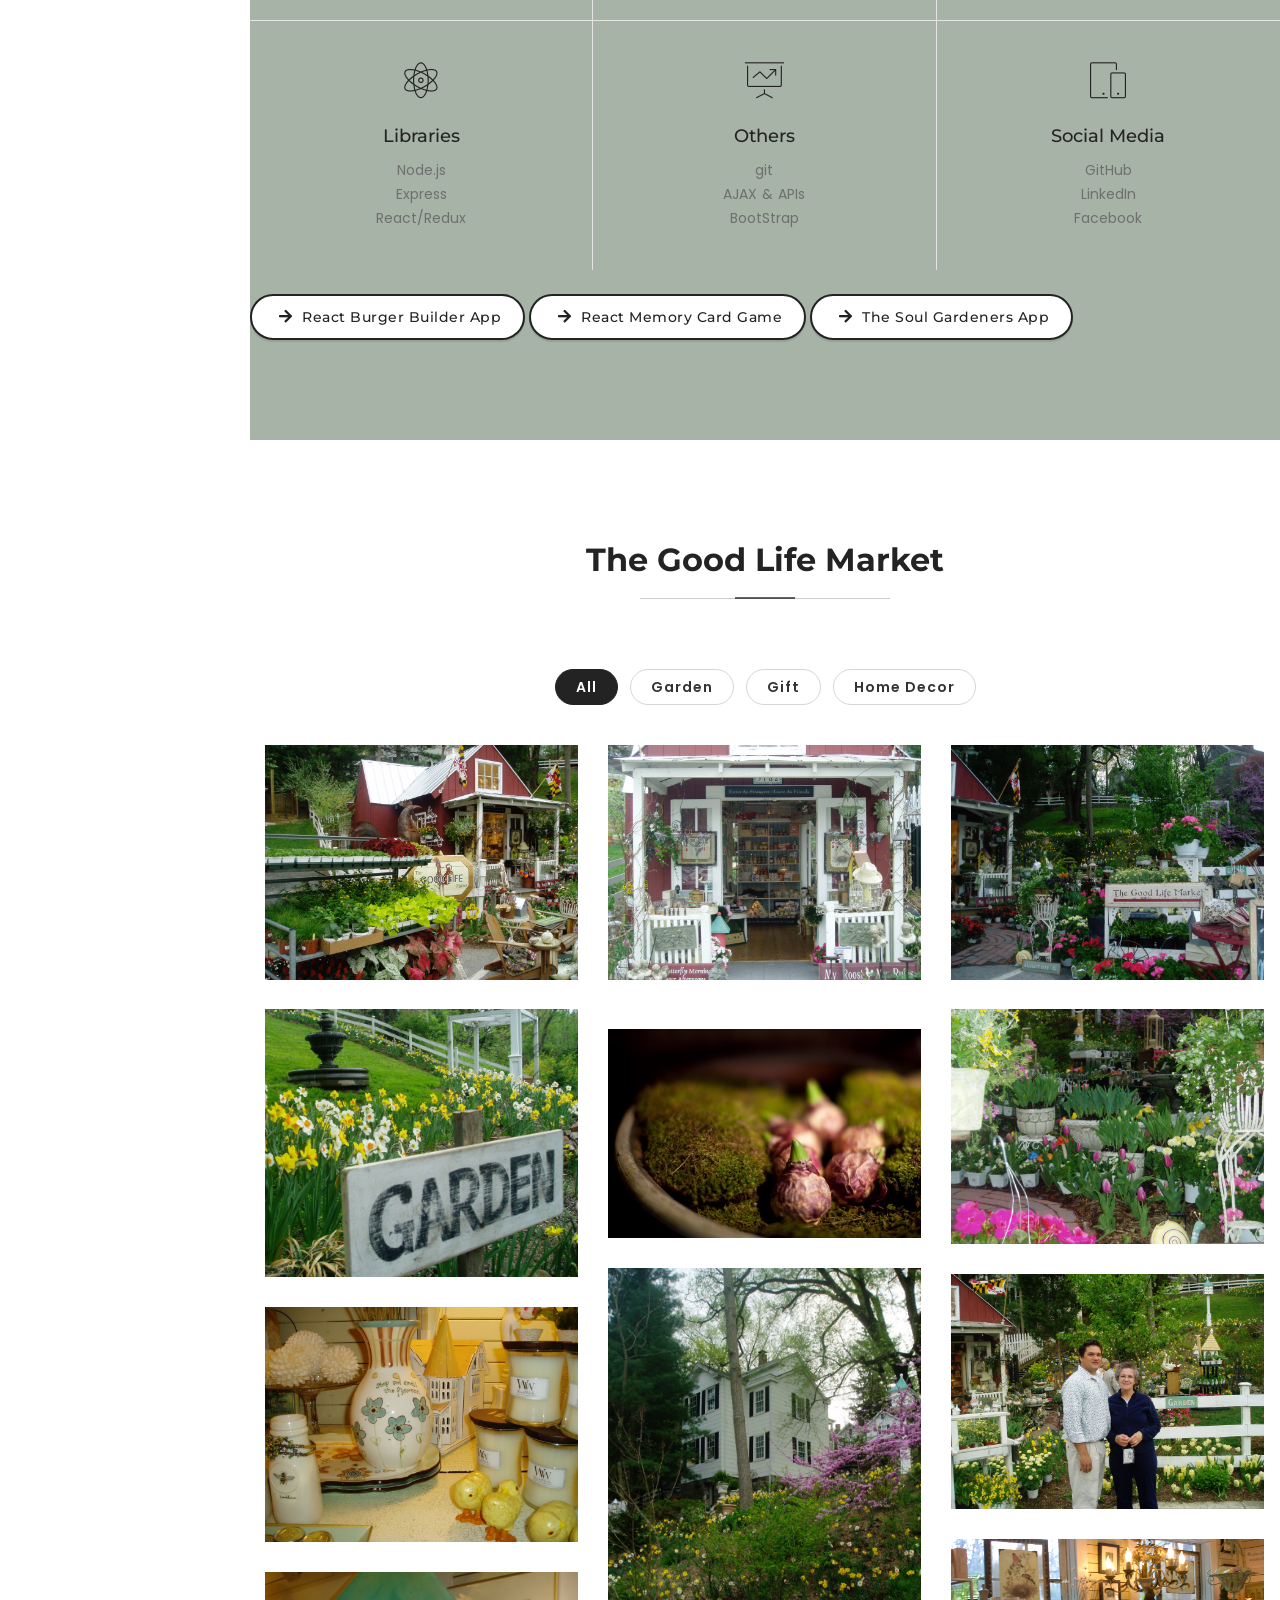
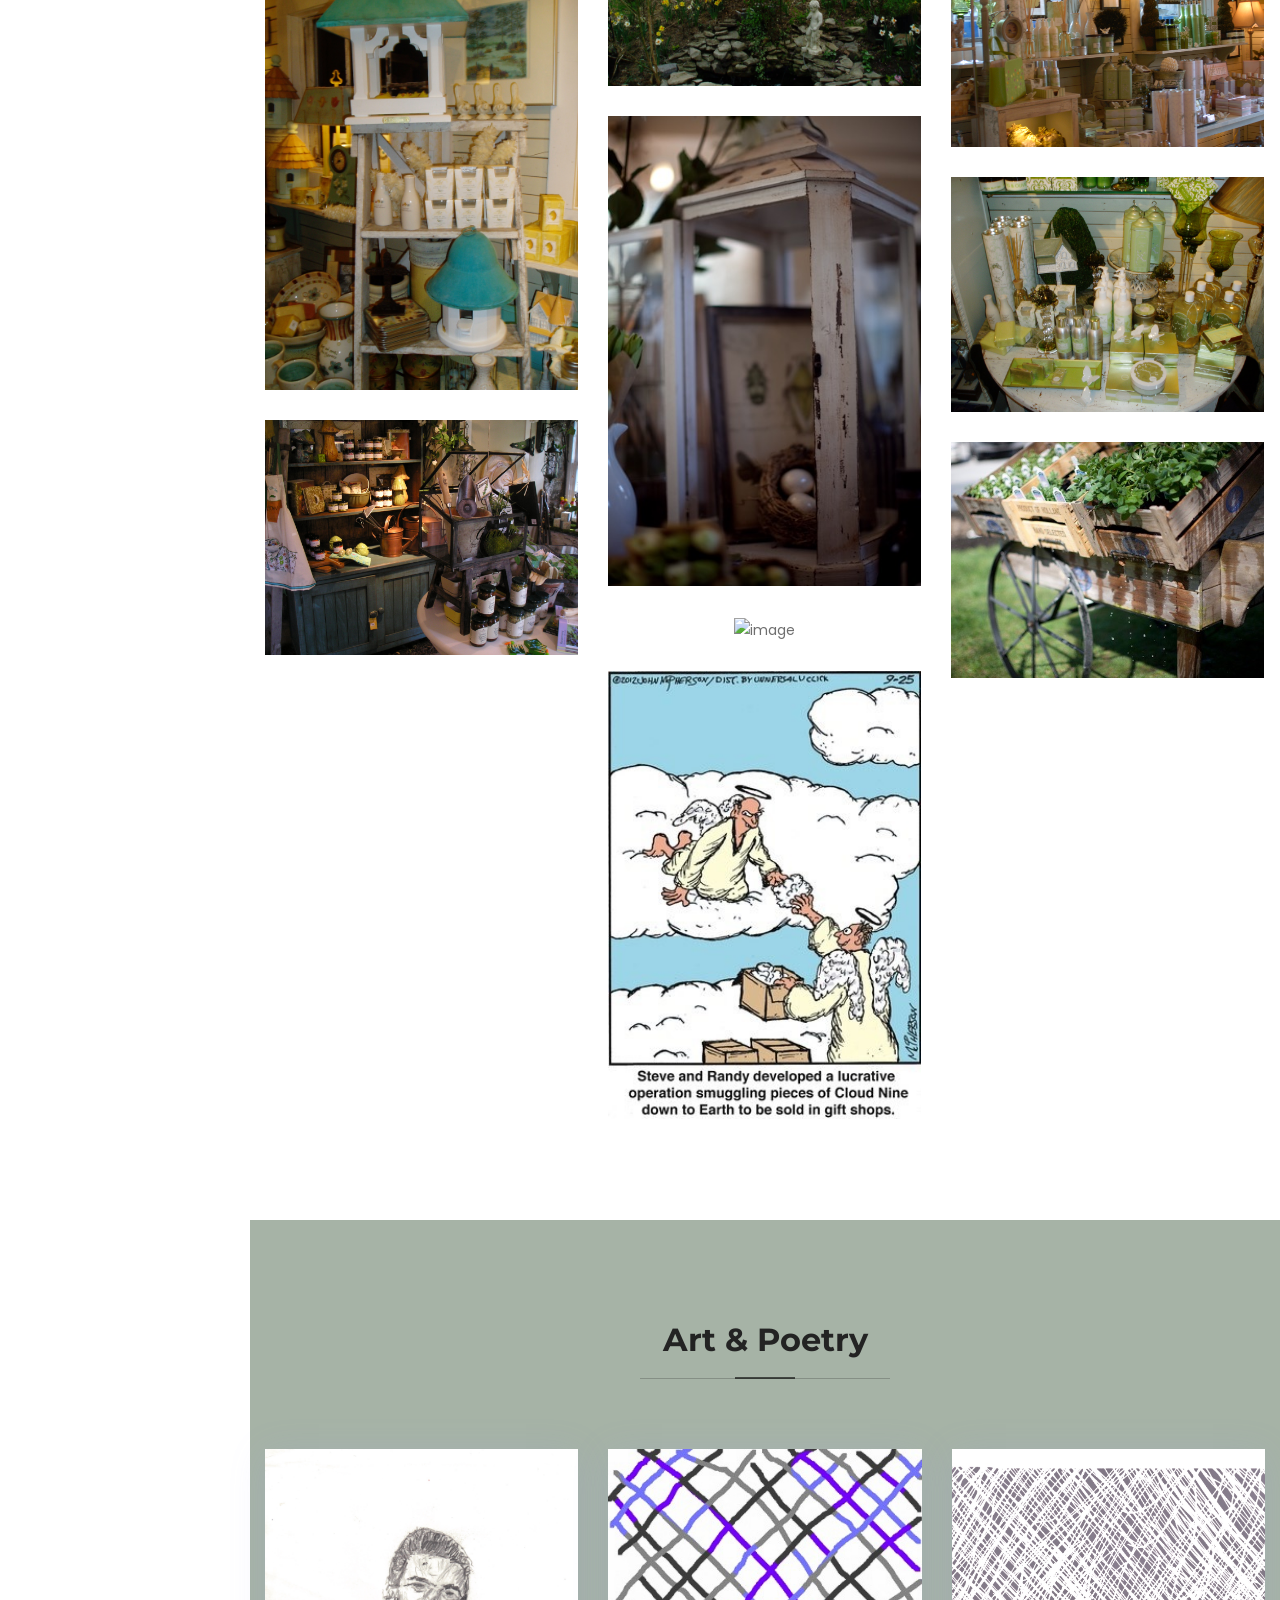
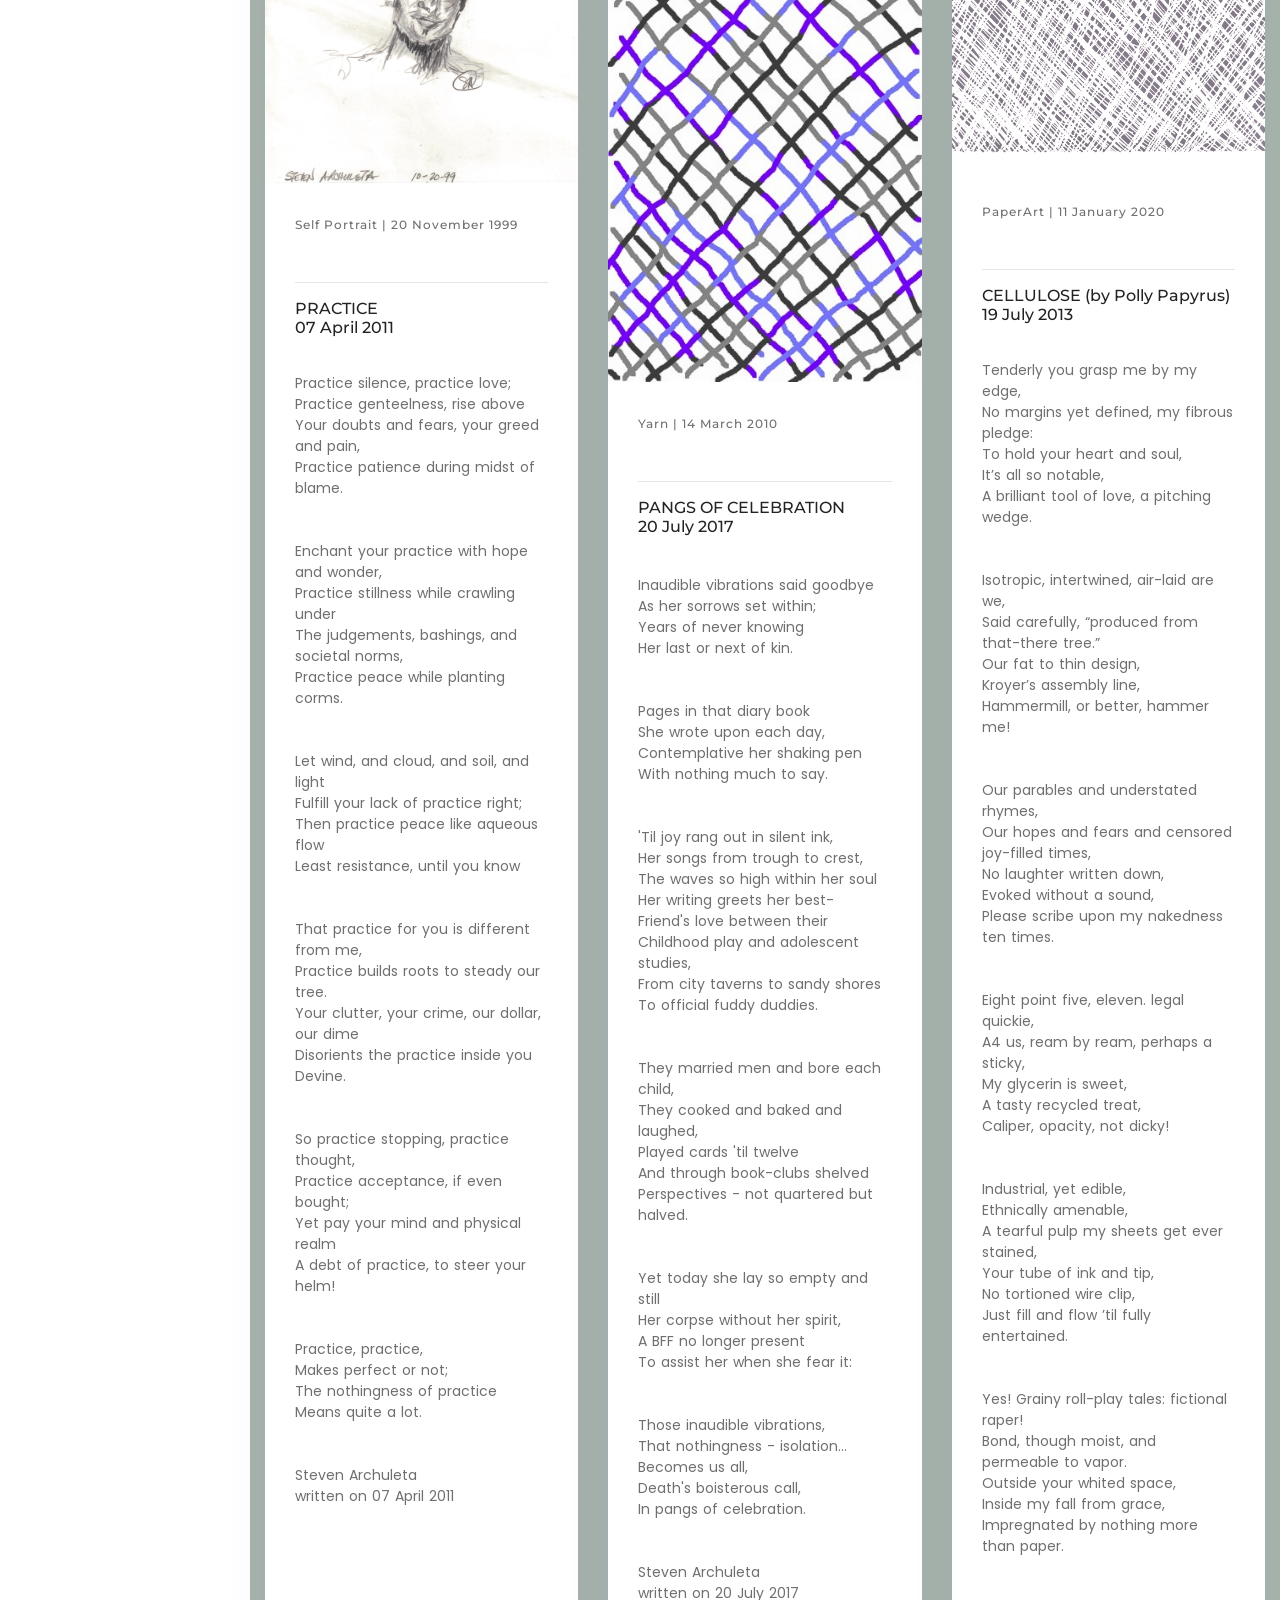
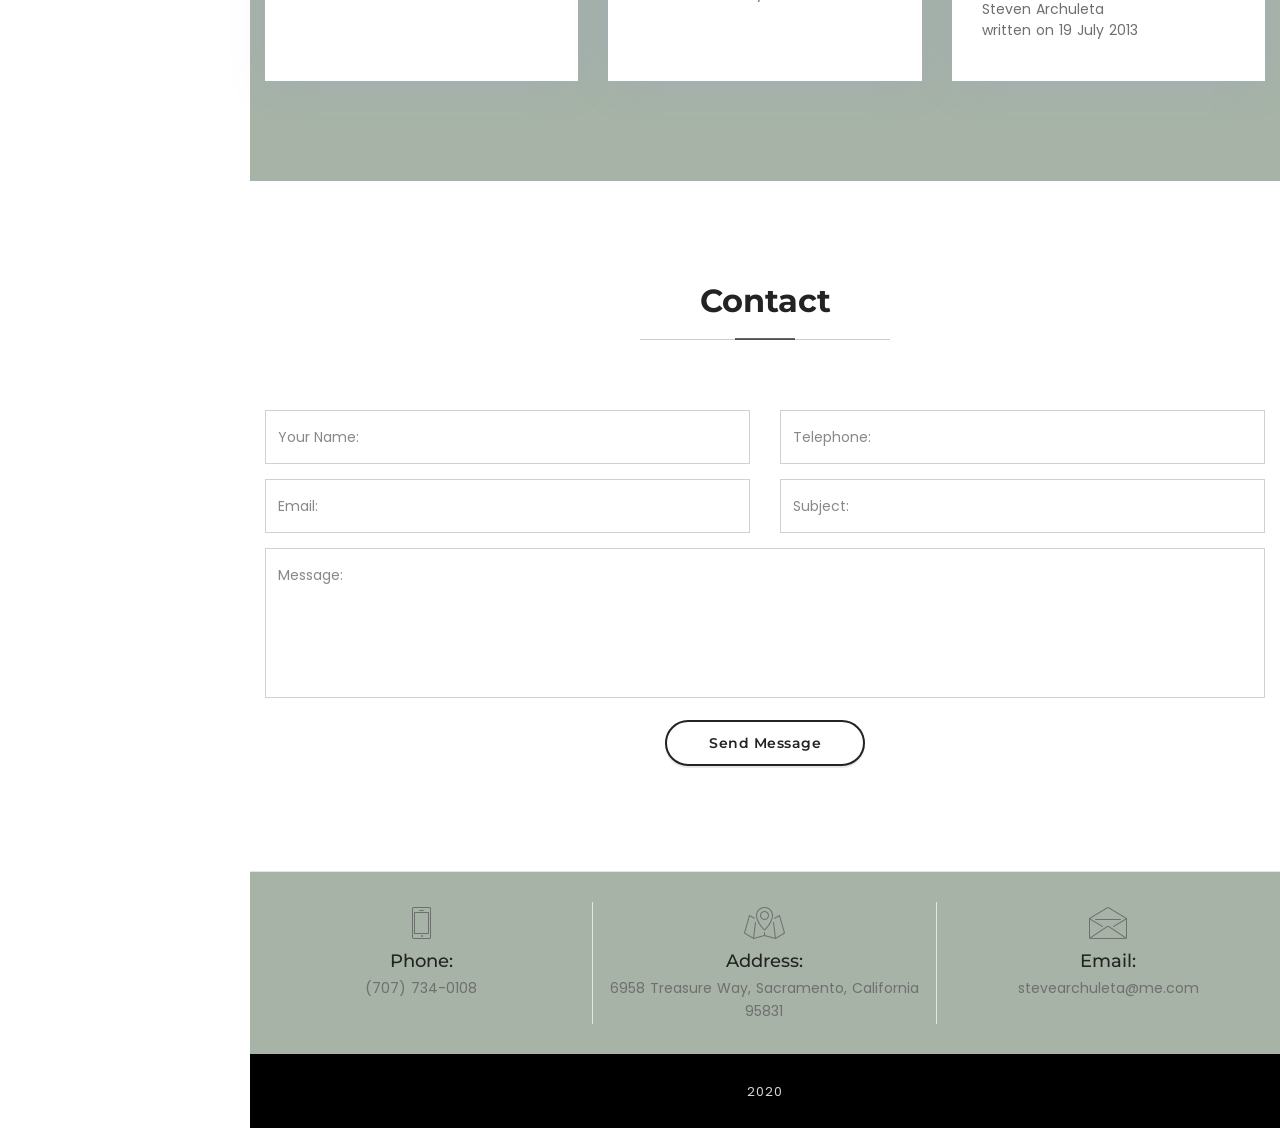
==== commit 278a19f7: "add link to The Soul Gardeners App" ====
--- a/index.html
+++ b/index.html
@@ -169,7 +169,7 @@
                                 <a href="https://youtu.be/FR-okjanTdw"><i  class="fab fa-youtube"></i></a>
                             </div>
                             <div>
-                                <a class="btn white" href="assets/2019 CV STEVEN ARCHULETA .pdf">
+                                <a class="btn white" href="assets/2020 STEVEN ARCHULETA.pdf">
                                     <i class="fas fa-arrow-alt-circle-down font-size16"></i>
                                     <span class="alt-font margin-5px-left">Download My Technical Resume</span>
                                 </a>
@@ -663,9 +663,9 @@
                 <i class="fas fa-arrow-right font-size15 margin-5px-left"></i>
                 <span class="alt-font margin-5px-left">React Memory Card Game  </span>
             </a>
-            <a class="btn white" href="#portfolio" target="_blank" >
+            <a class="btn white" href="http://desolate-dusk-20472.herokuapp.com" target="_blank" >
                 <i class="fas fa-arrow-right font-size15 margin-5px-left"></i>
-                <span class="alt-font margin-5px-left">Some Future App</span>
+                <span class="alt-font margin-5px-left">The Soul Gardeners App</span>
             </a>
 
         </section>
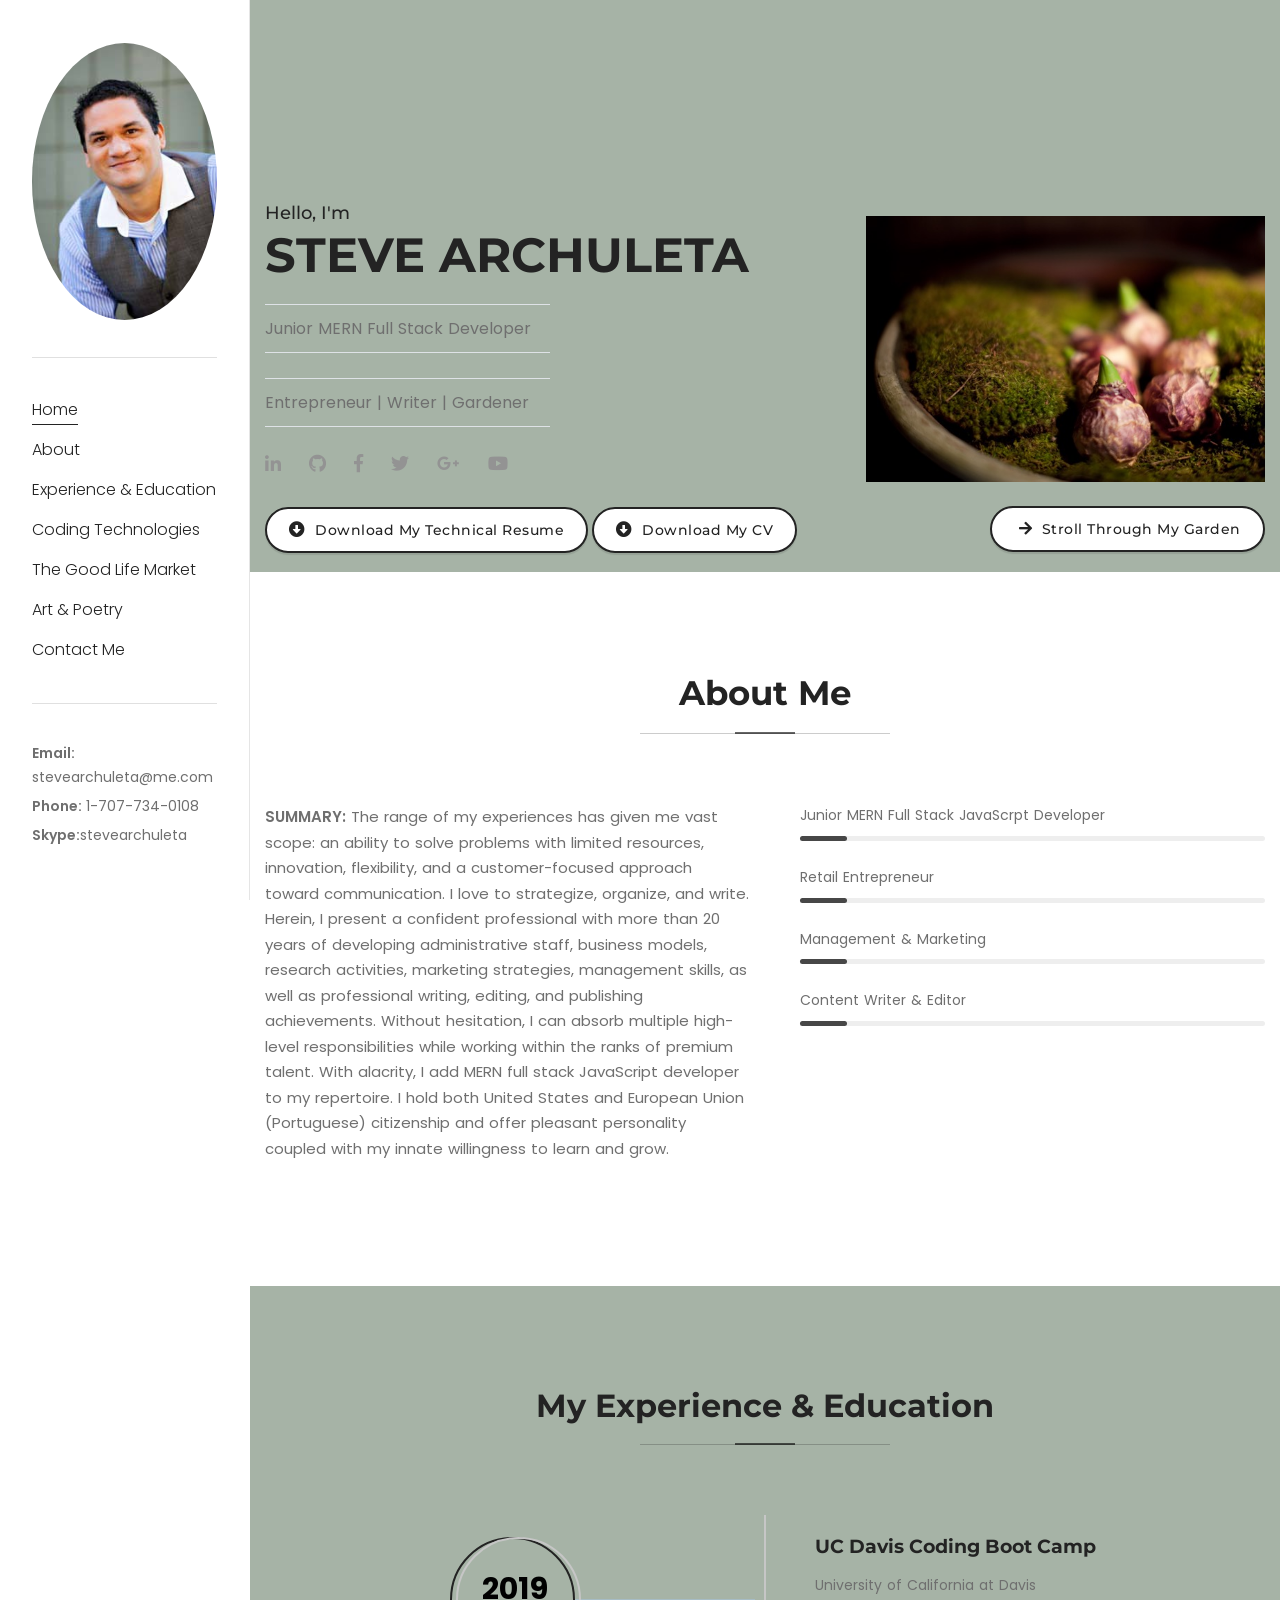
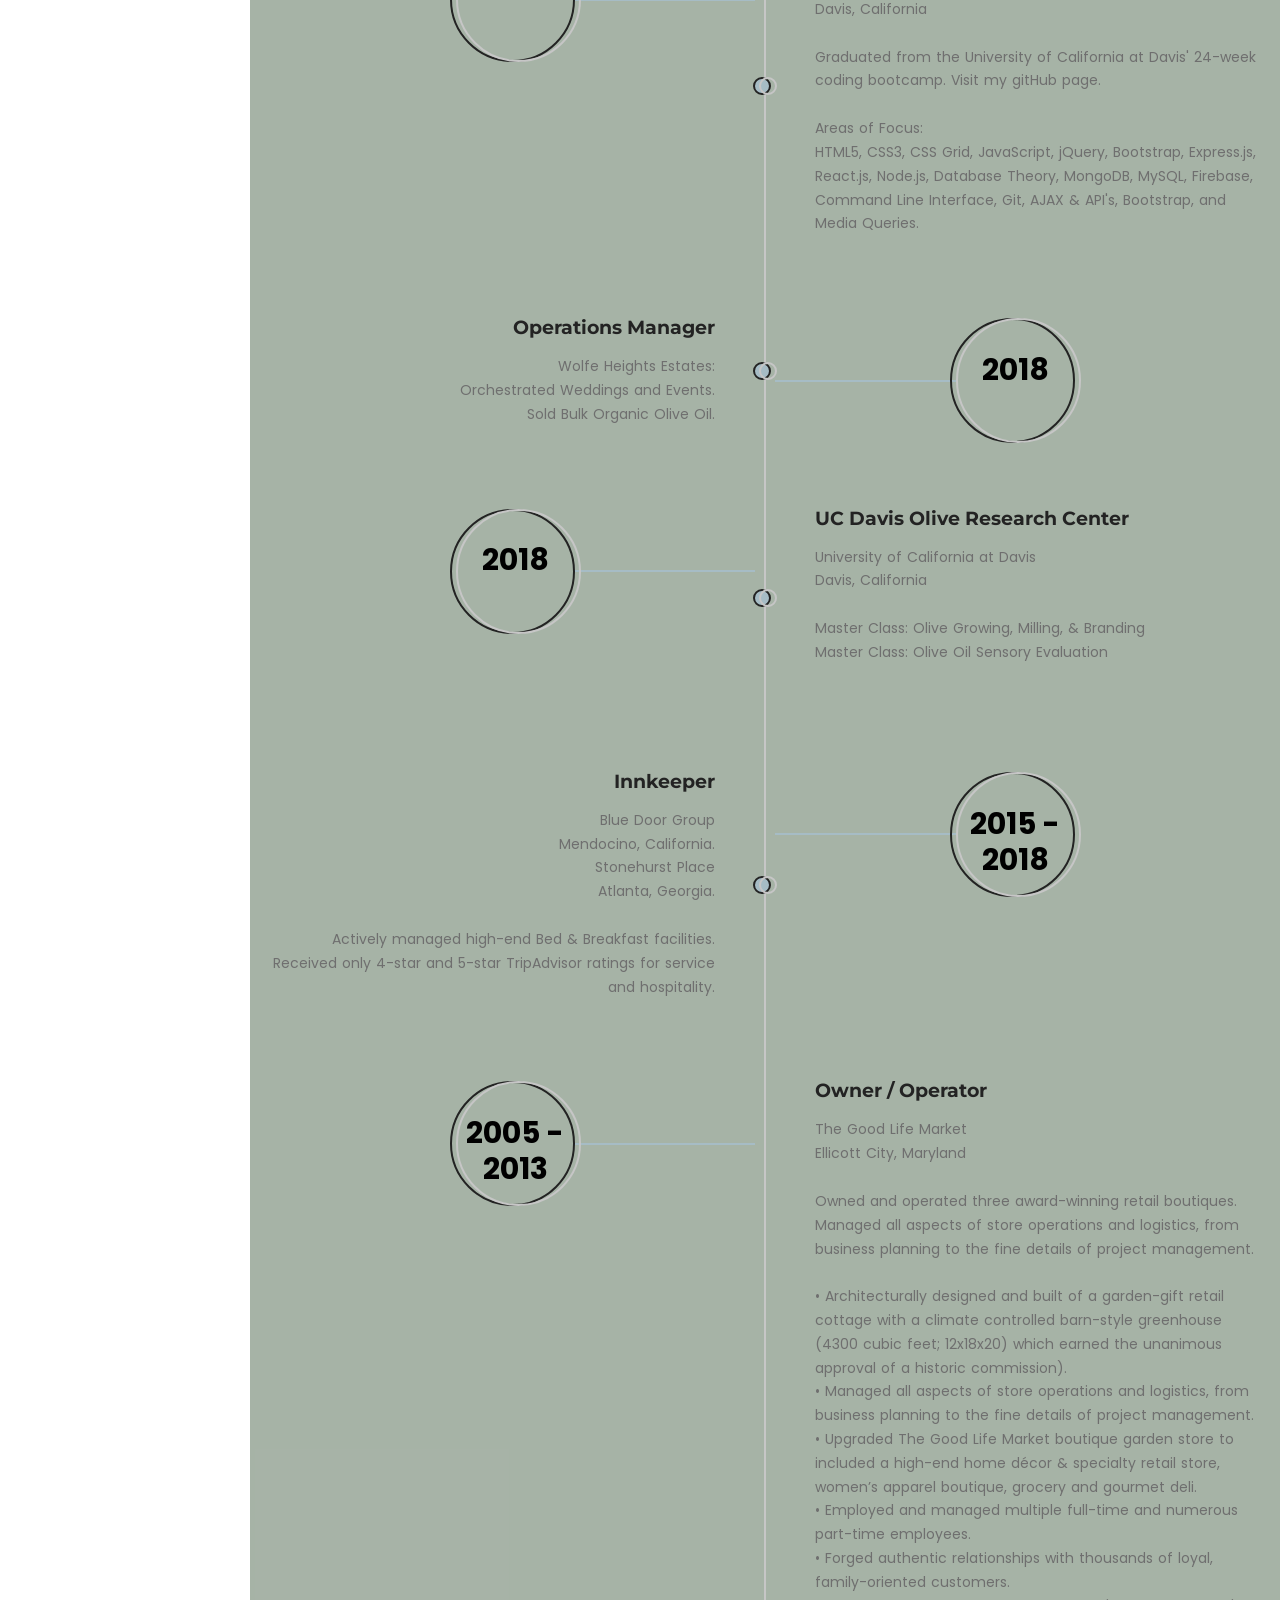
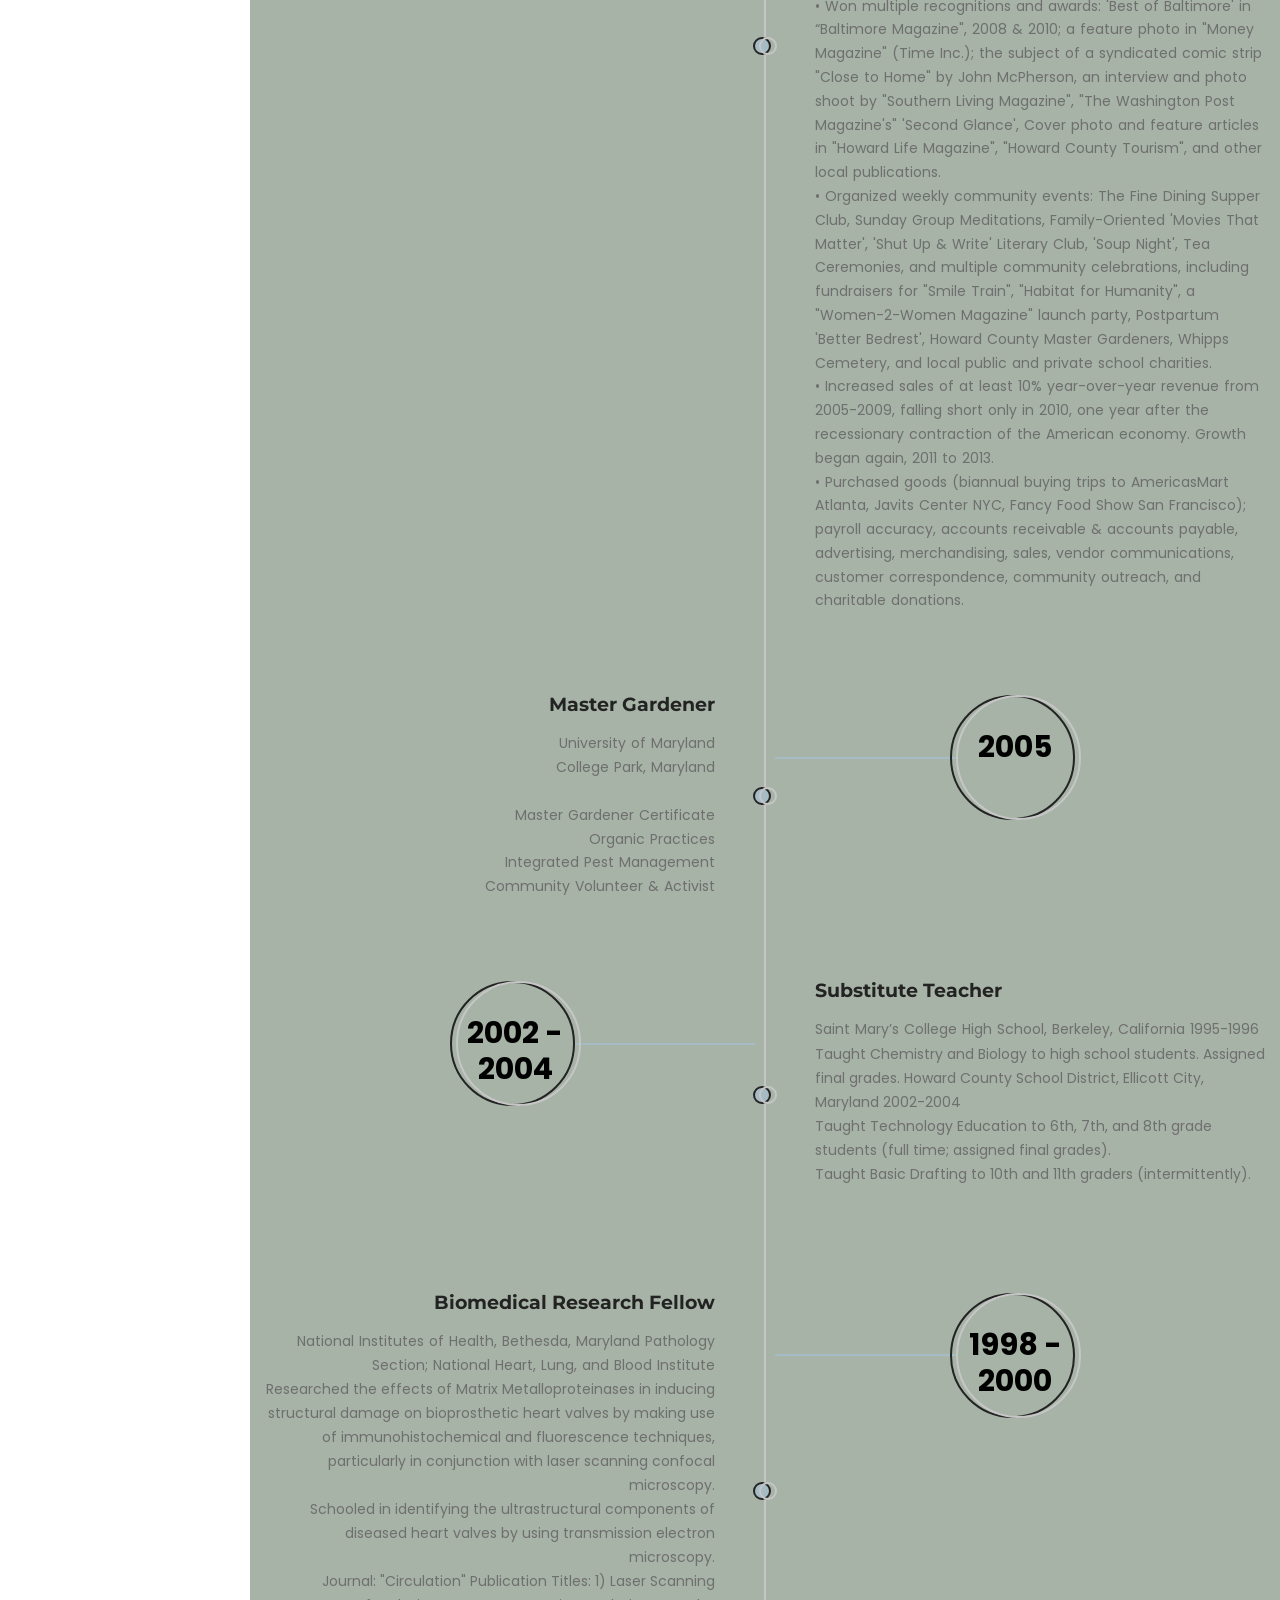
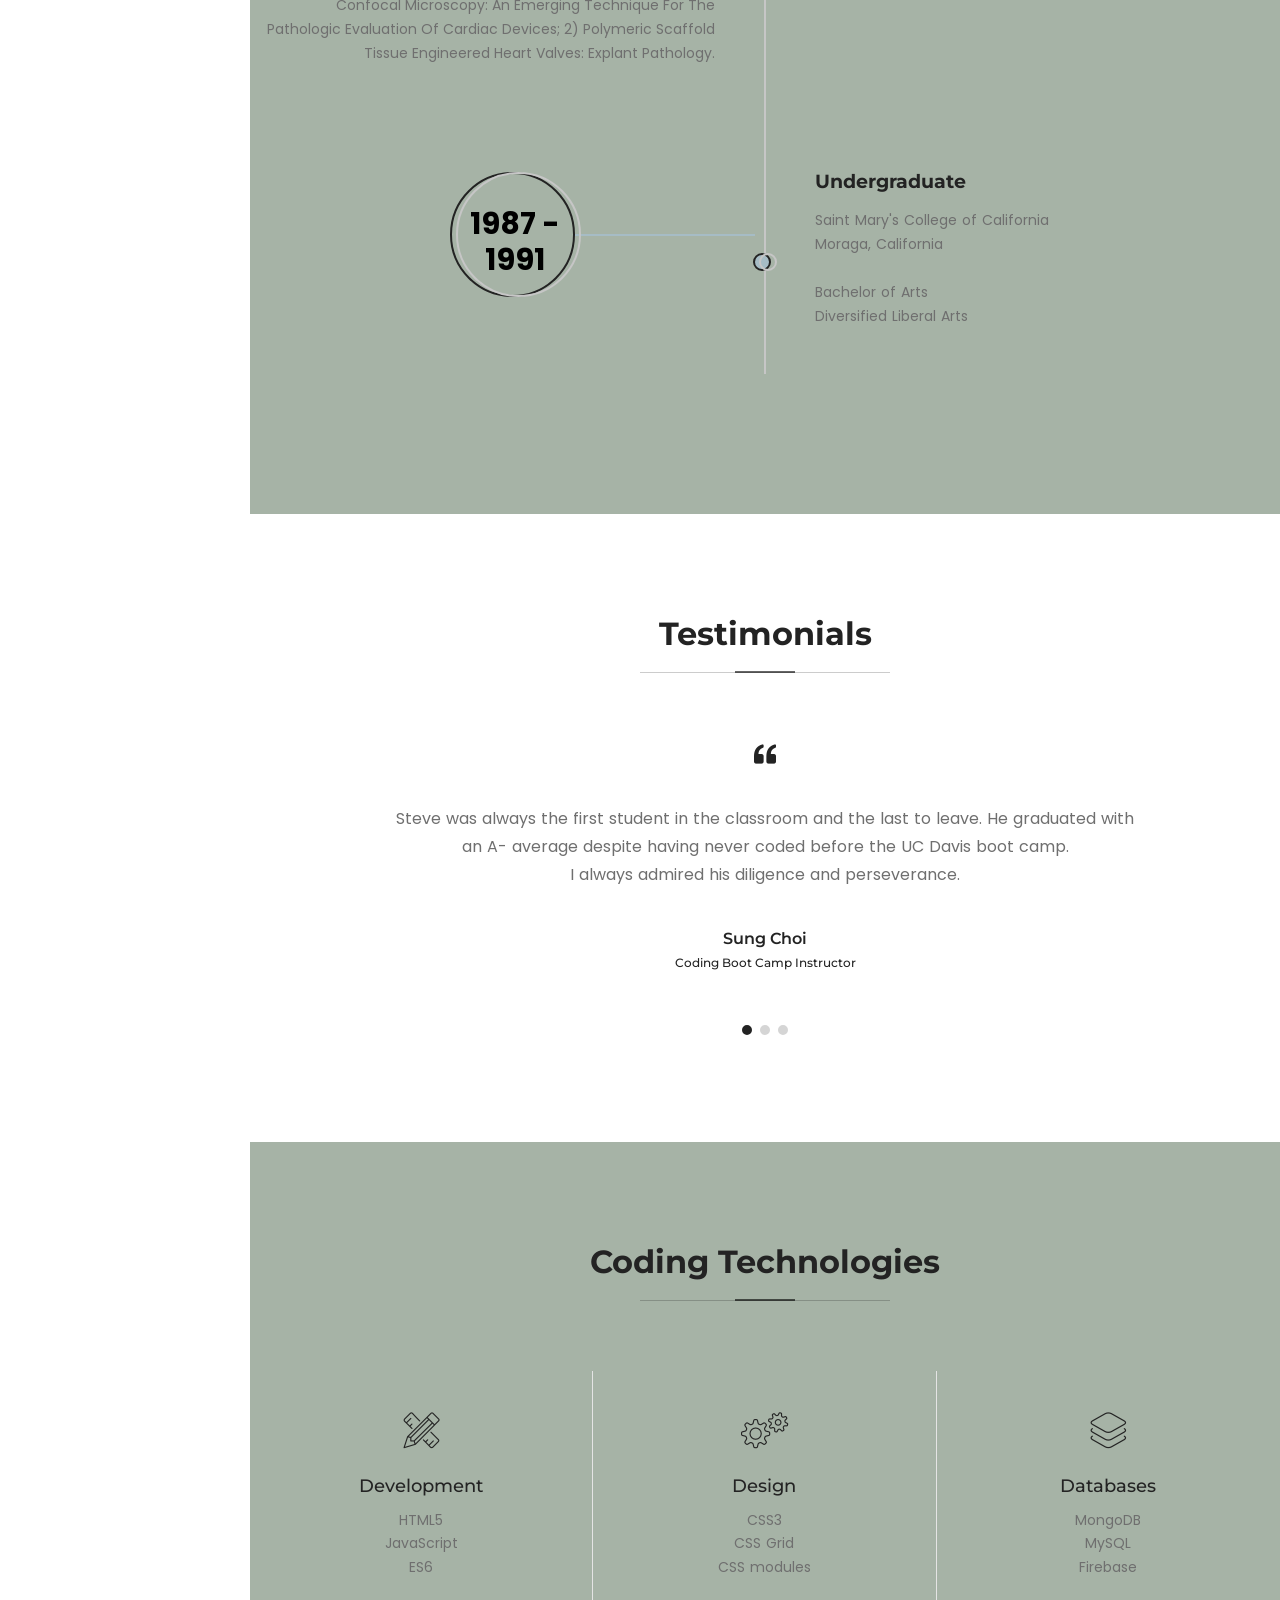
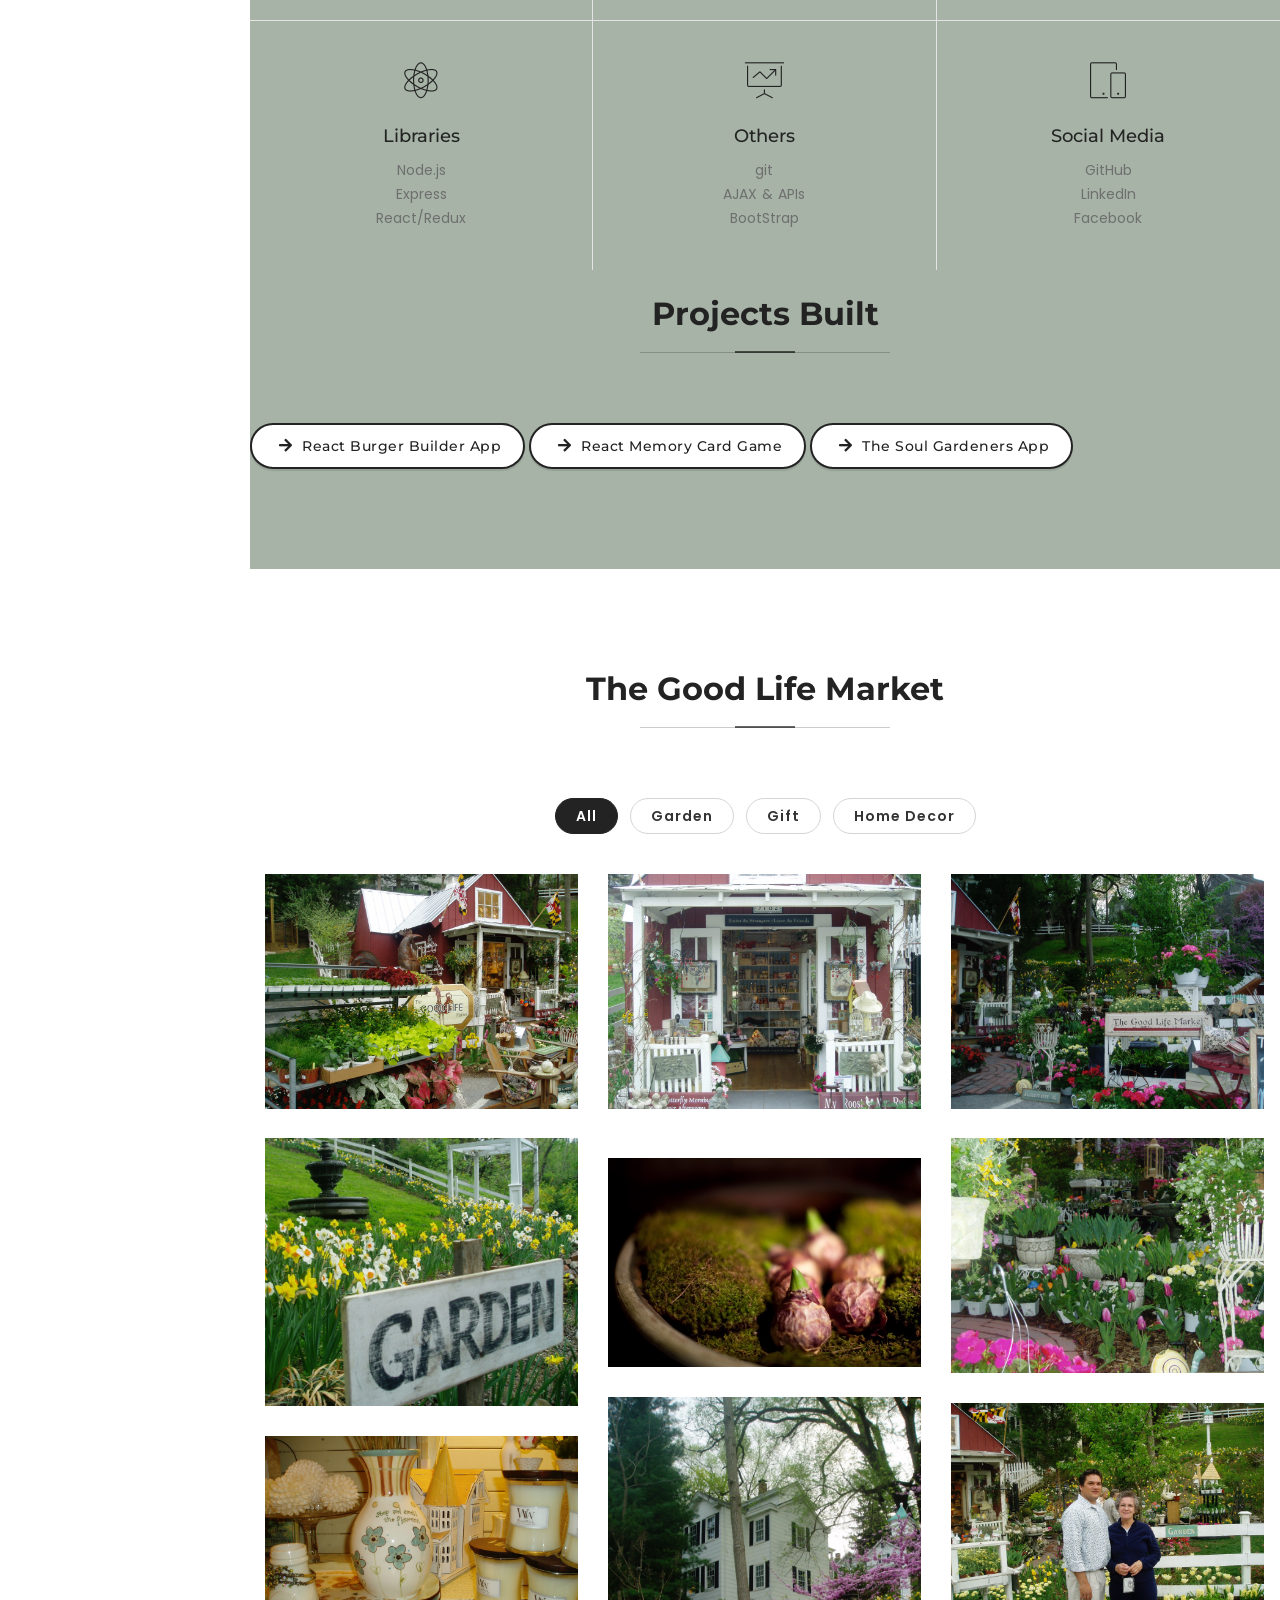
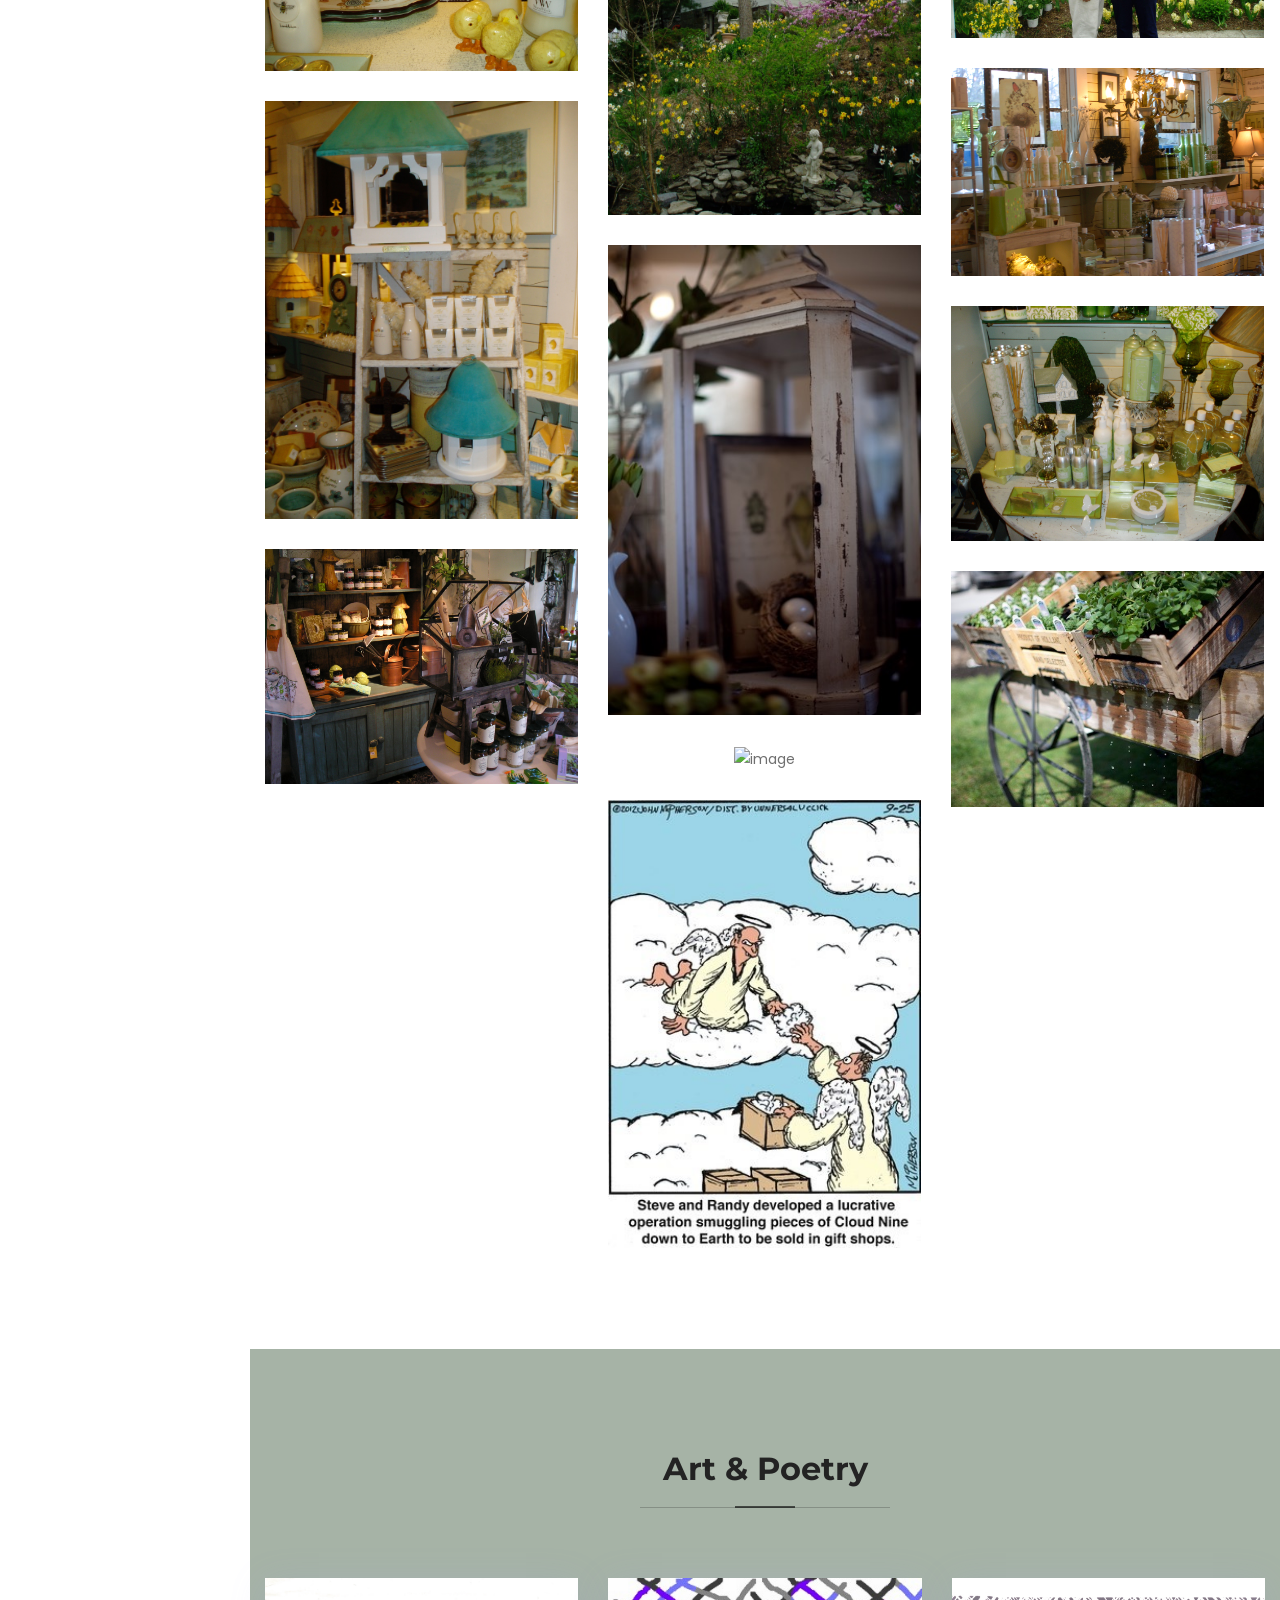
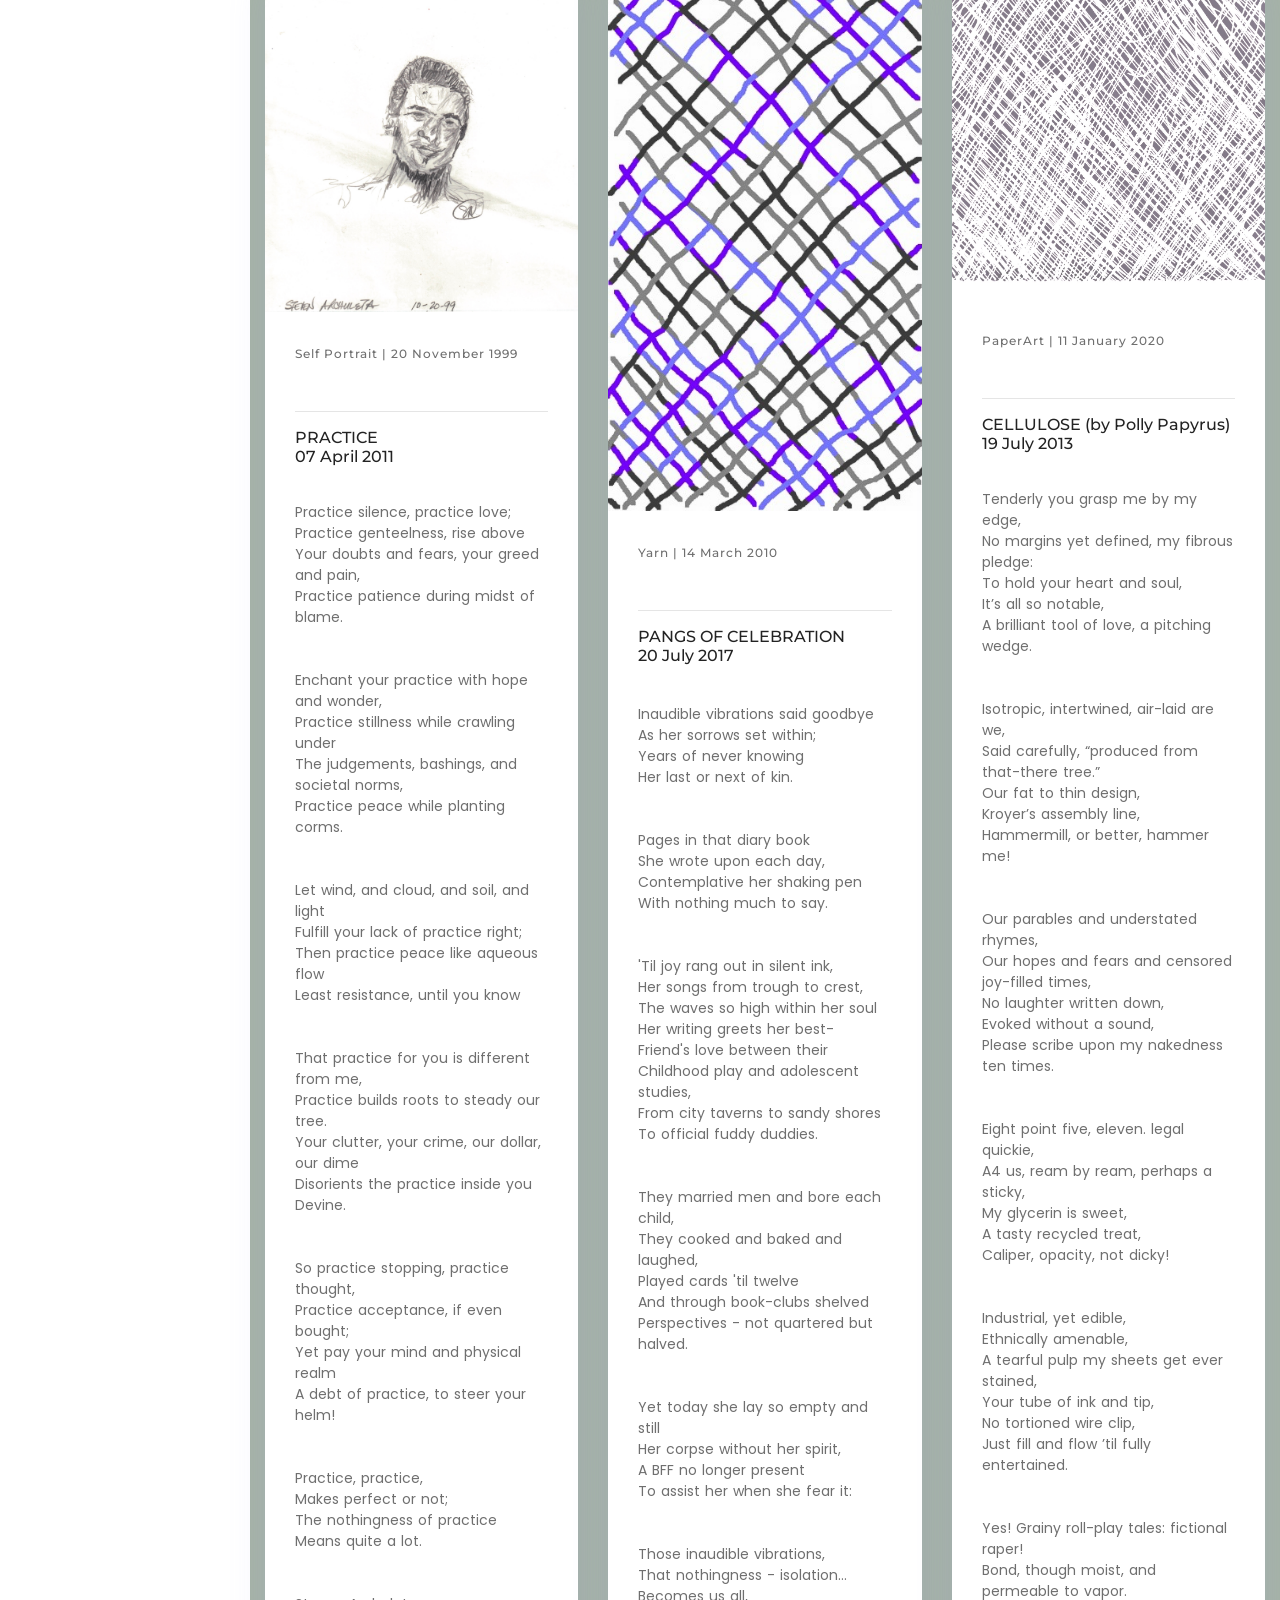
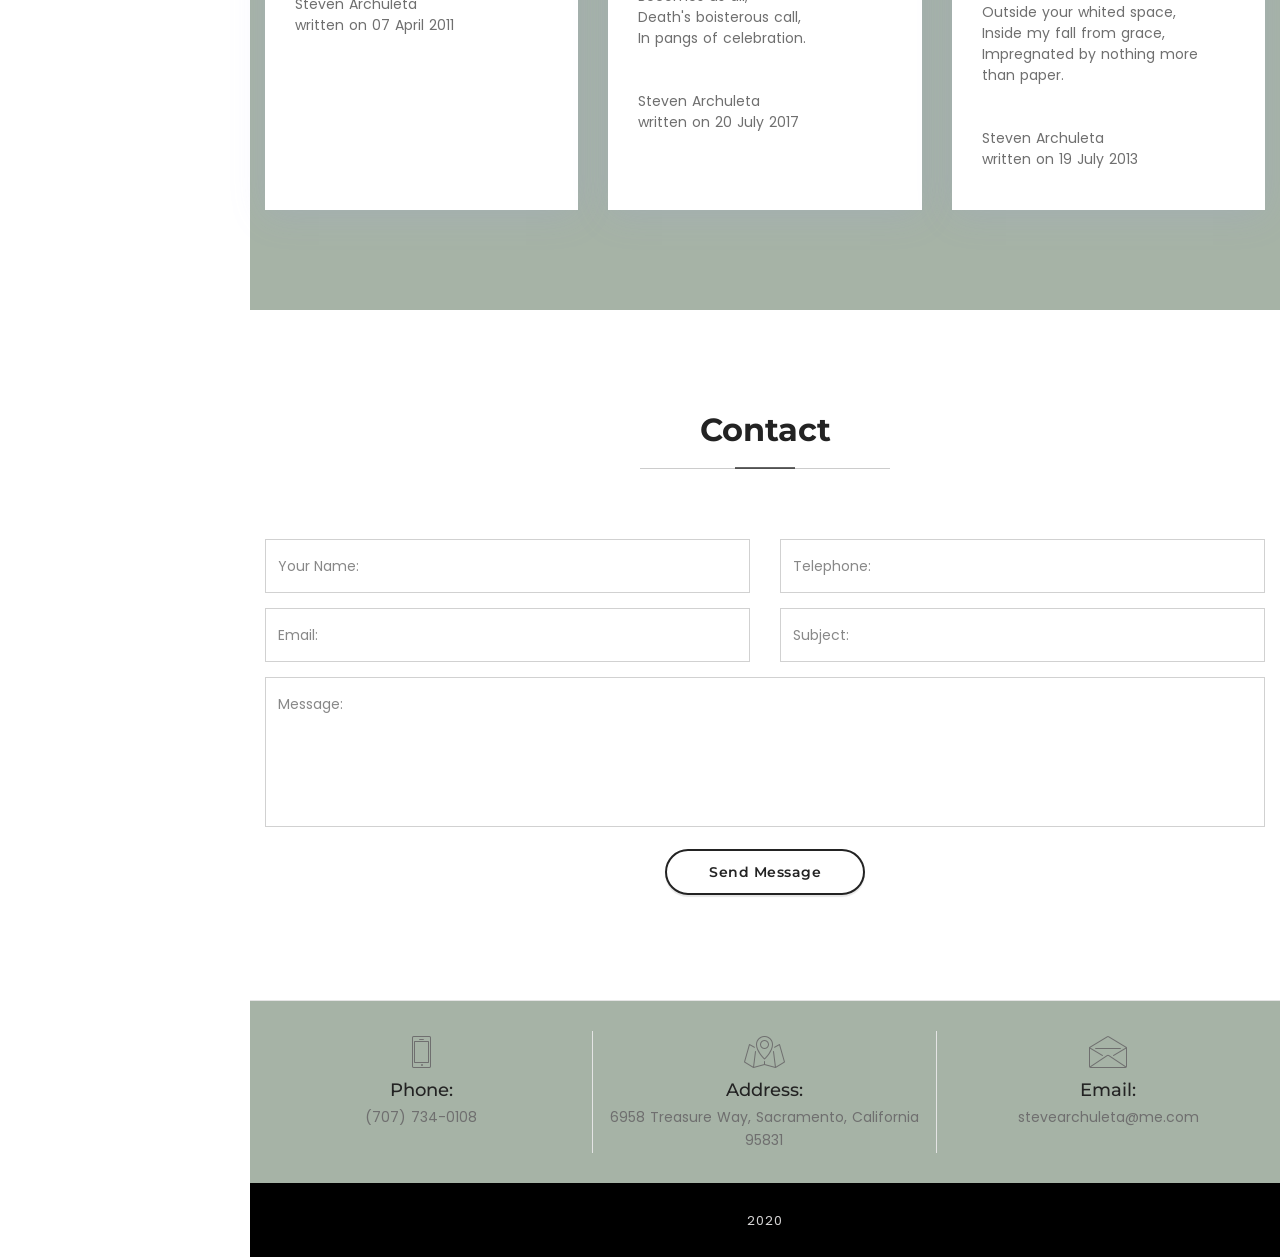
==== commit c91c029a: "complete readme file" ====
--- a/index.html
+++ b/index.html
@@ -223,19 +223,19 @@
 
                                 <div class="prog-item">
                                     <p>Junior MERN Full Stack JavaScrpt Developer</p>
-                                    <div class="skills-progress"><span data-value='80%'></span></div>
+                                    <div class="skills-progress"><span data-value=''></span></div>
                                 </div>
                                 <div class="prog-item">
                                     <p>Retail Entrepreneur</p>
-                                    <div class="skills-progress"><span data-value='95%'></span></div>
+                                    <div class="skills-progress"><span data-value=''></span></div>
                                 </div>
                                 <div class="prog-item">
                                     <p>Management & Marketing</p>
-                                    <div class="skills-progress"><span data-value='85%'></span></div>
+                                    <div class="skills-progress"><span data-value=''></span></div>
                                 </div>
                                 <div class="prog-item">
                                     <p>Content Writer & Editor</p>
-                                    <div class="skills-progress"><span data-value='90%'></span></div>
+                                    <div class="skills-progress"><span data-value=''></span></div>
                                 </div>
 
                             </div>
@@ -655,6 +655,11 @@
                 </div>
             </div>
 <br>
+            <div class="row">
+                <div class="col-12 center-col margin-70px-bottom sm-margin-40px-bottom xs-margin-30px-bottom text-center">
+                    <h3 class="font-weight-700 font-size32 md-font-size27 sm-font-size24 xs-font-size20 section-title">Projects Built</h3>
+                </div>
+            </div>
             <a class="btn white" href="https://guarded-fjord-47014.herokuapp.com" target="_blank" >
                 <i class="fas fa-arrow-right font-size15 margin-5px-left"></i>
                 <span class="alt-font margin-5px-left">React Burger Builder App</span>
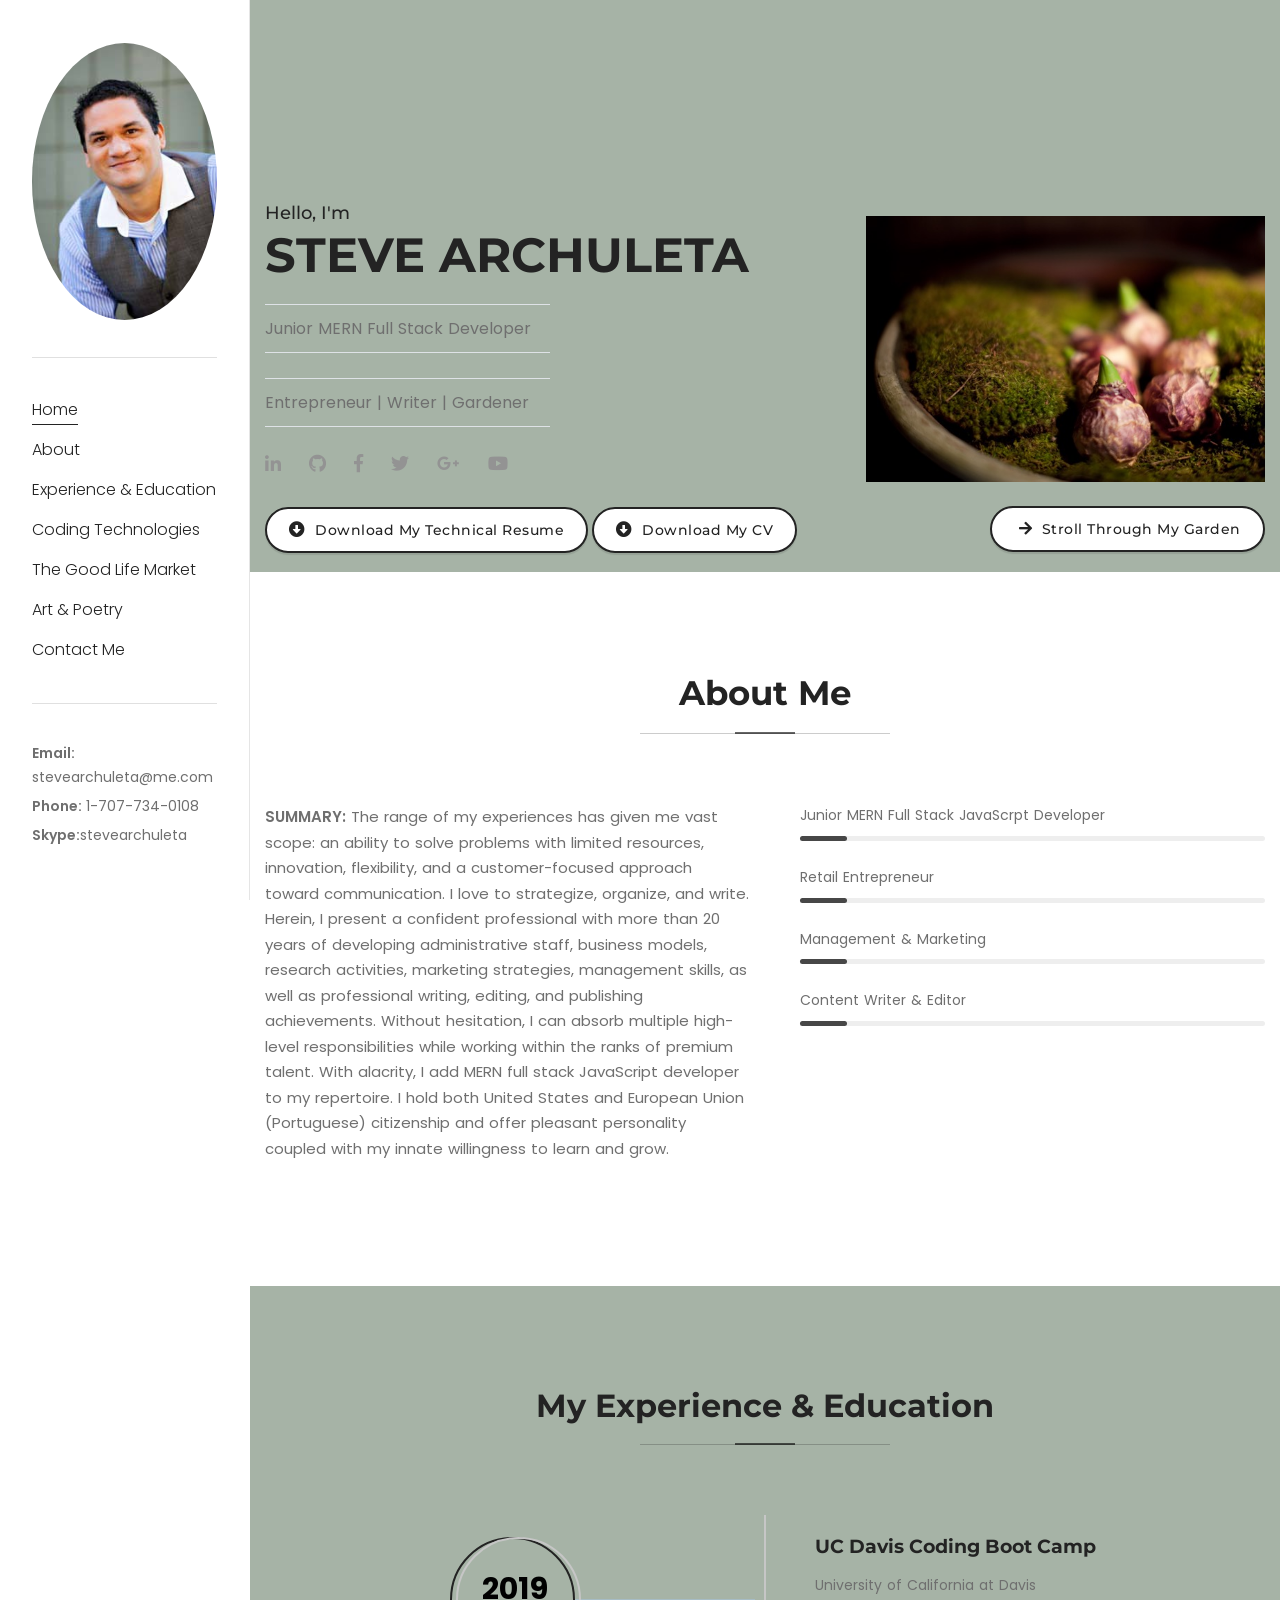
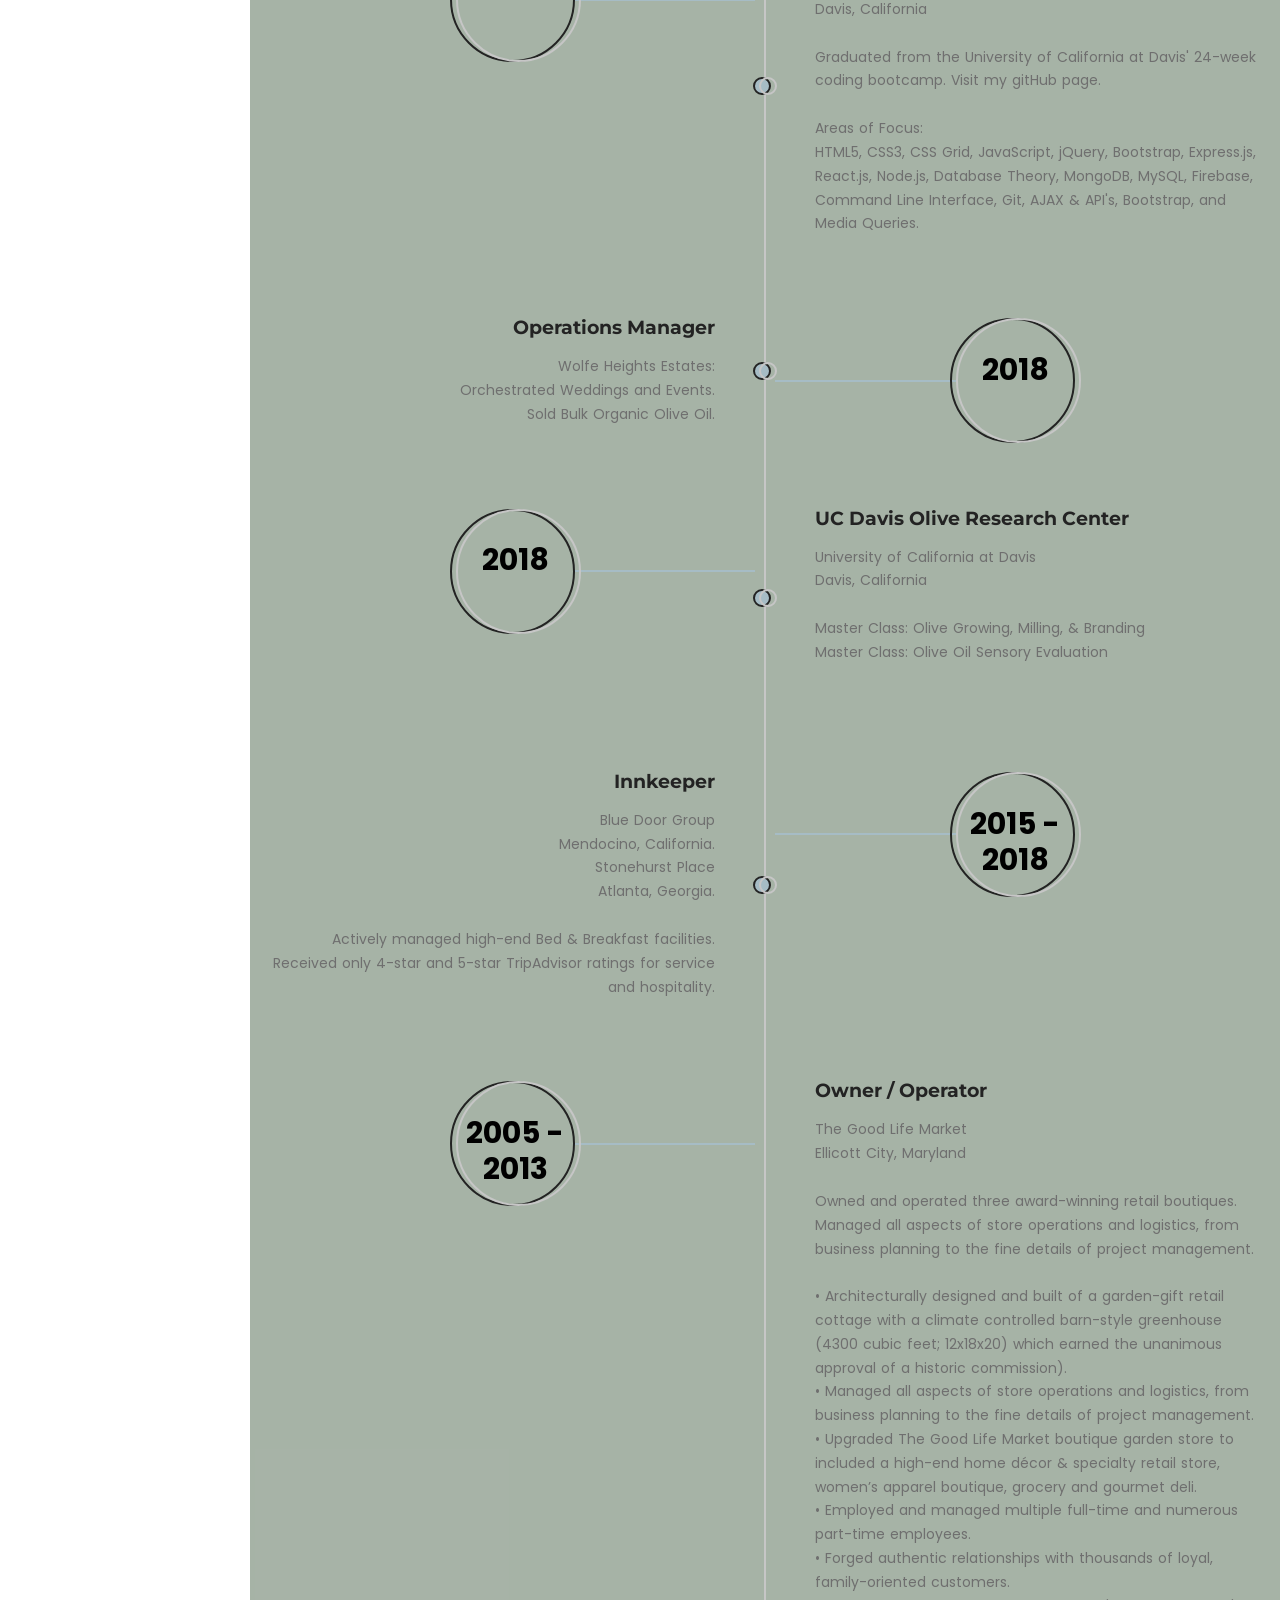
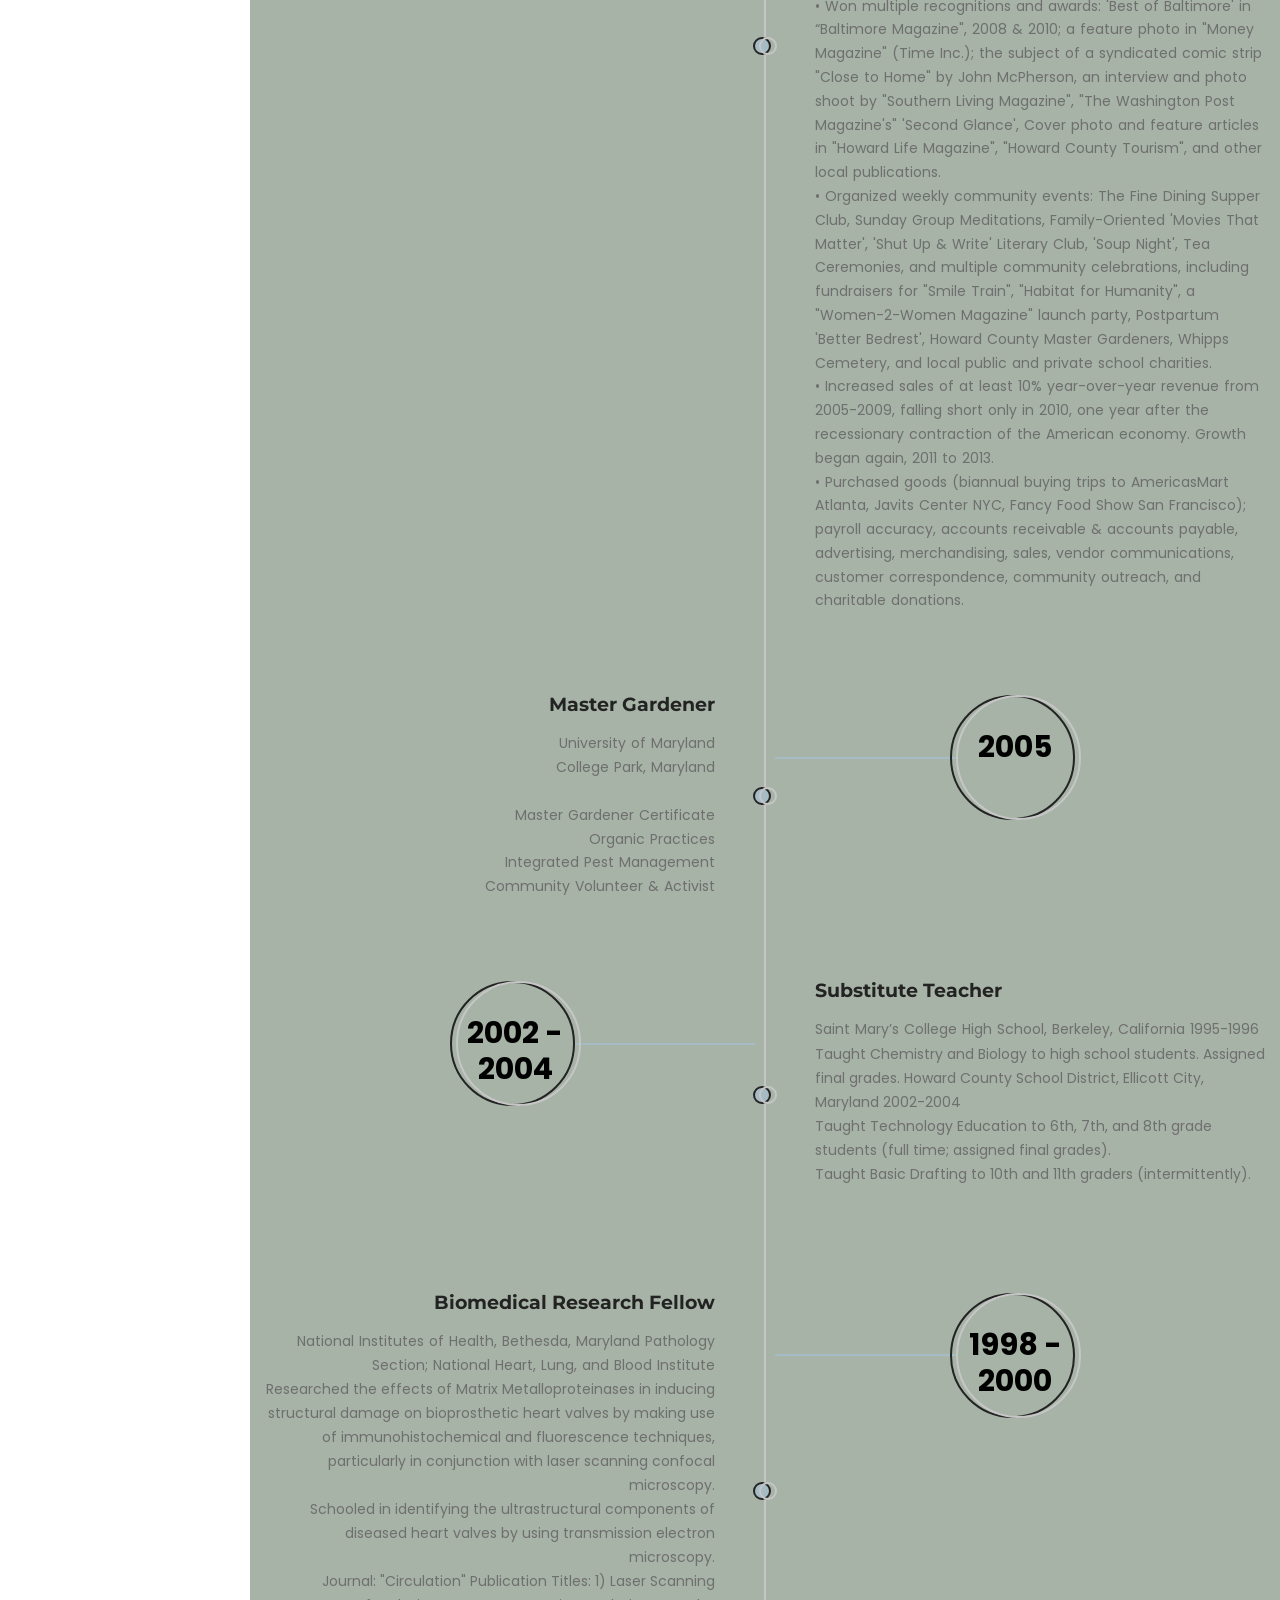
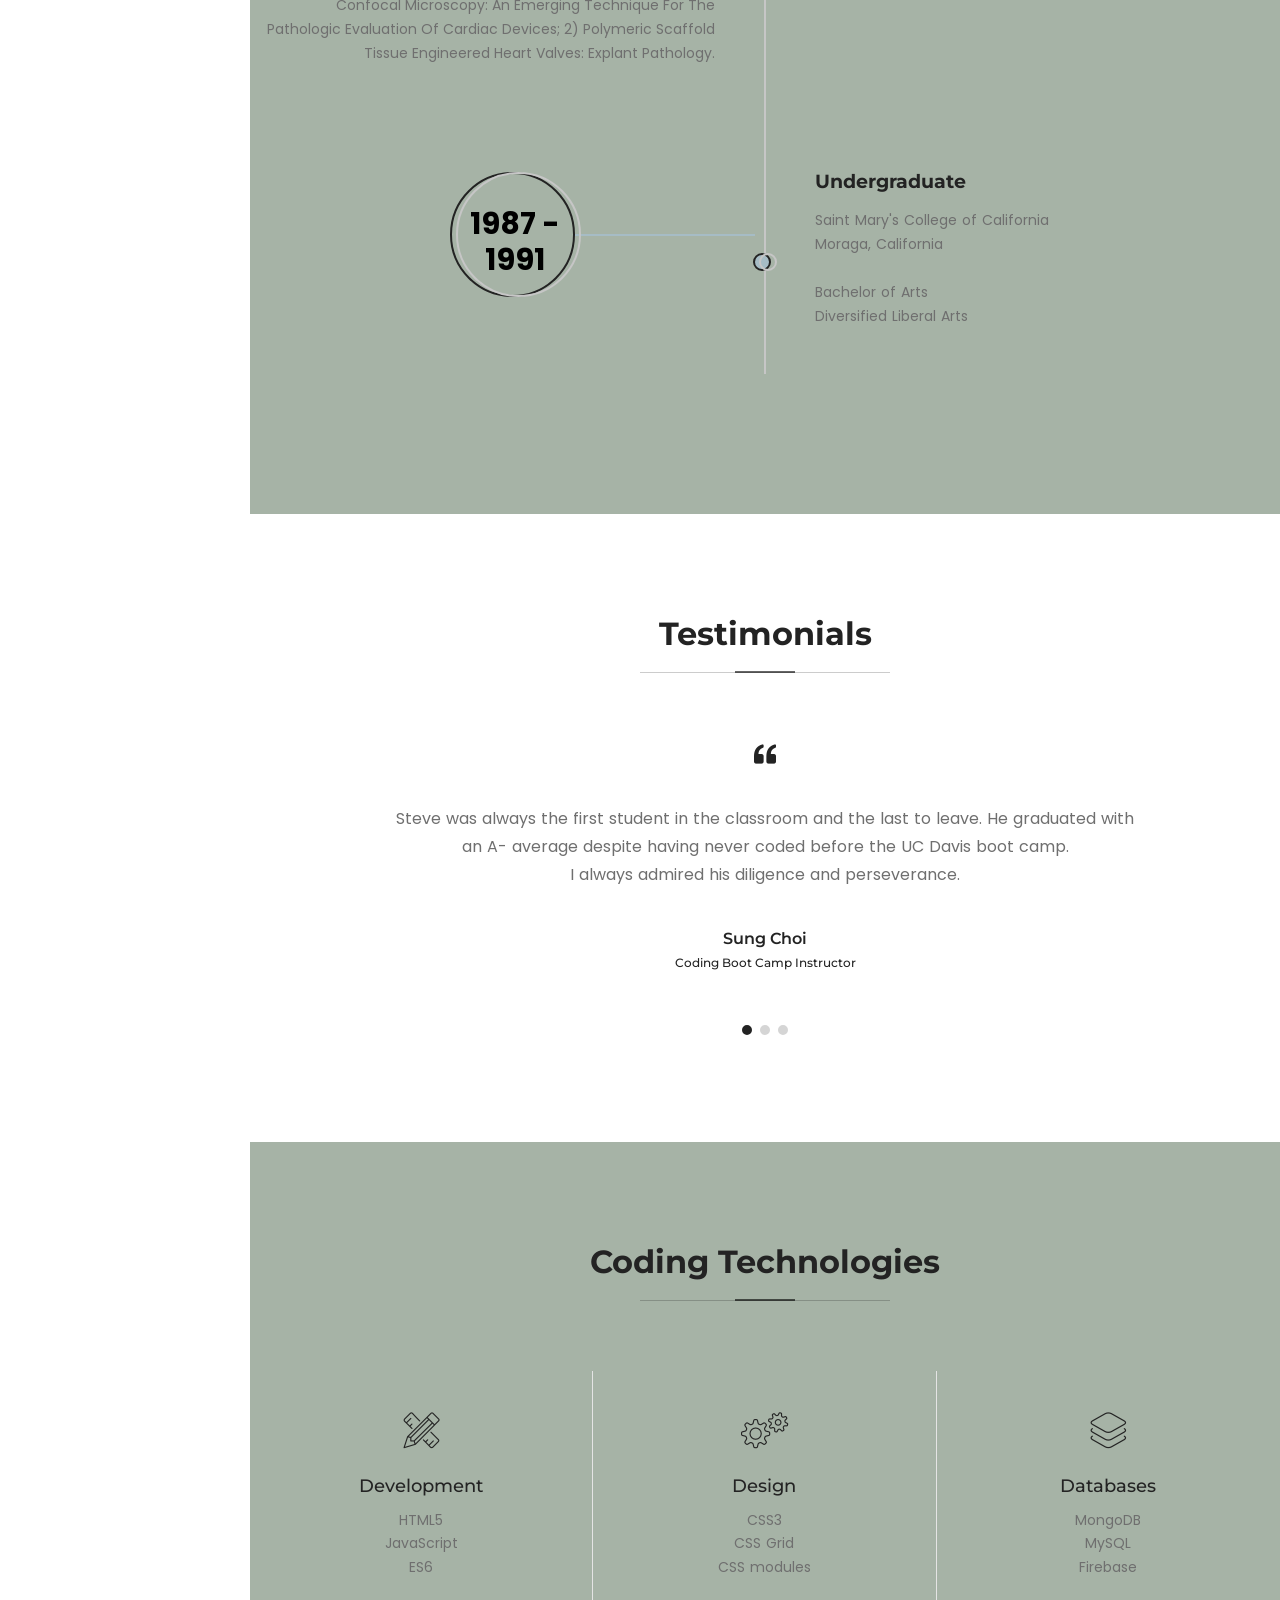
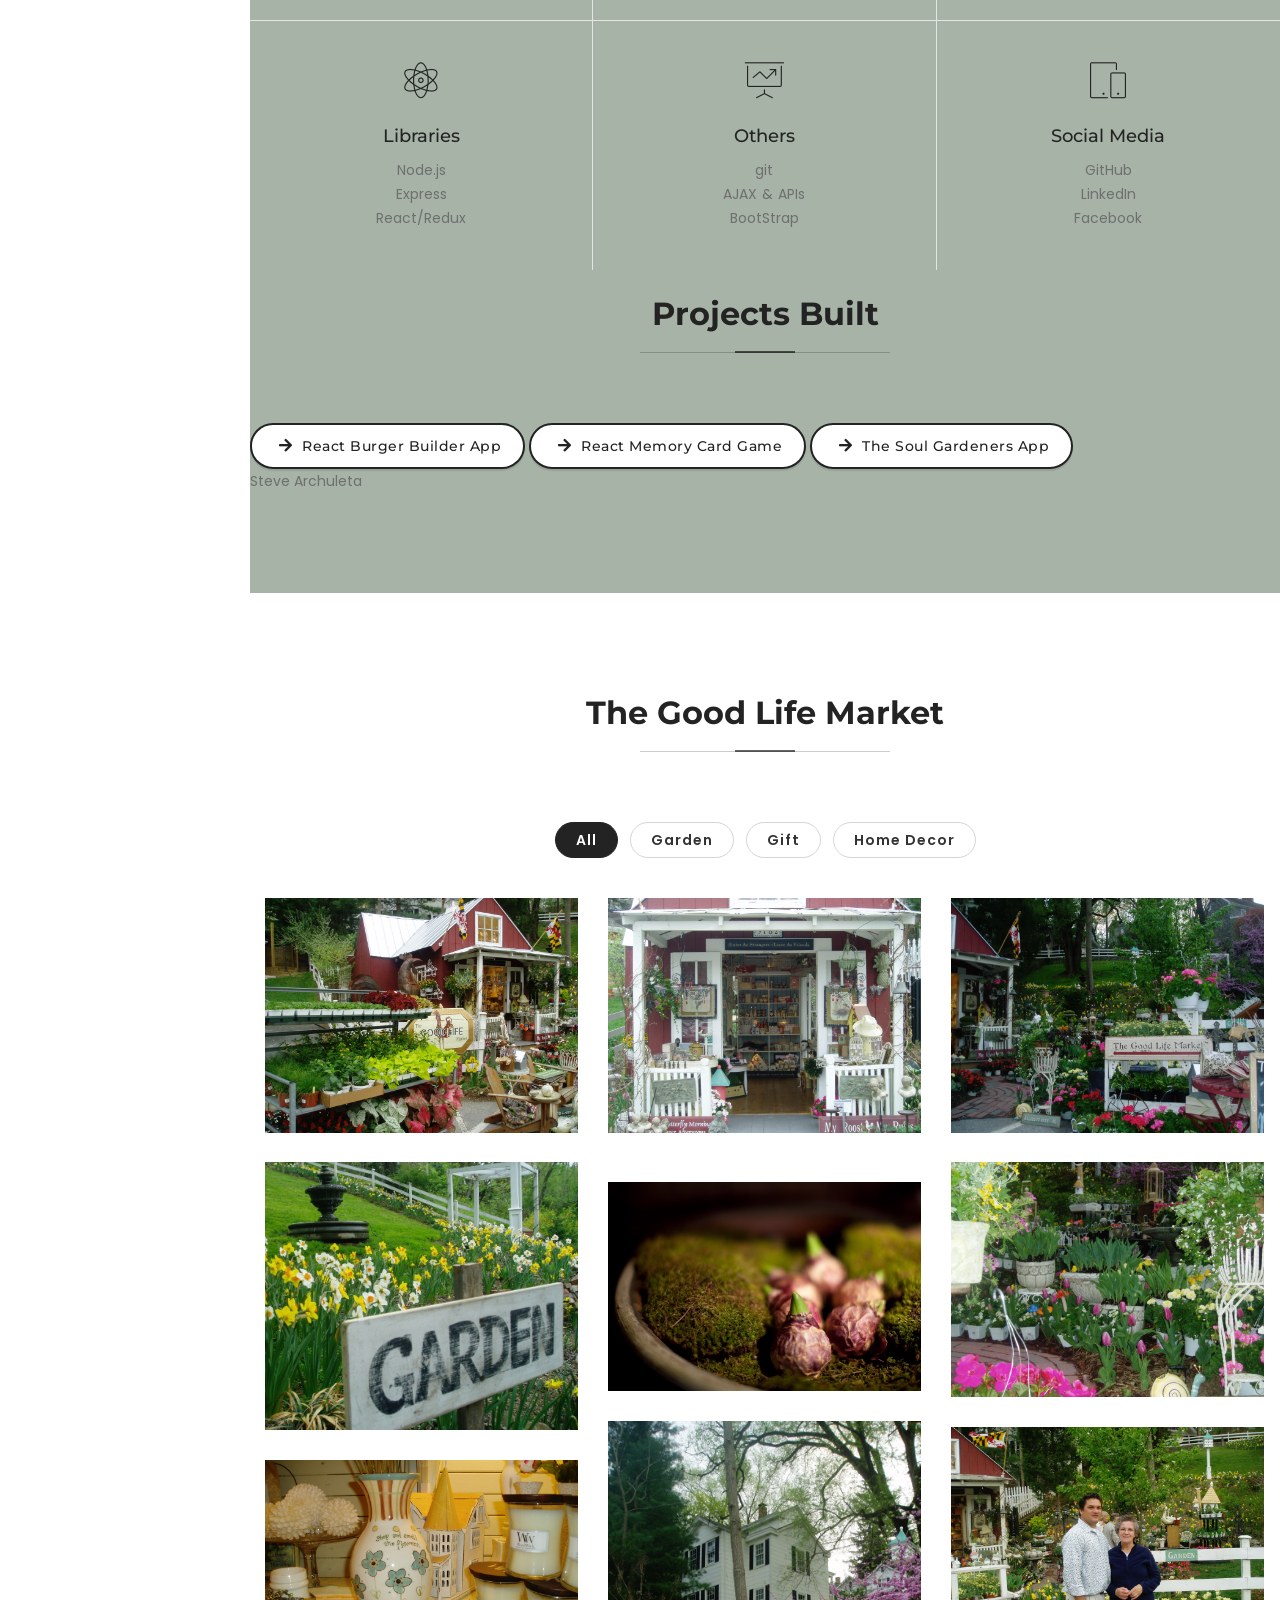
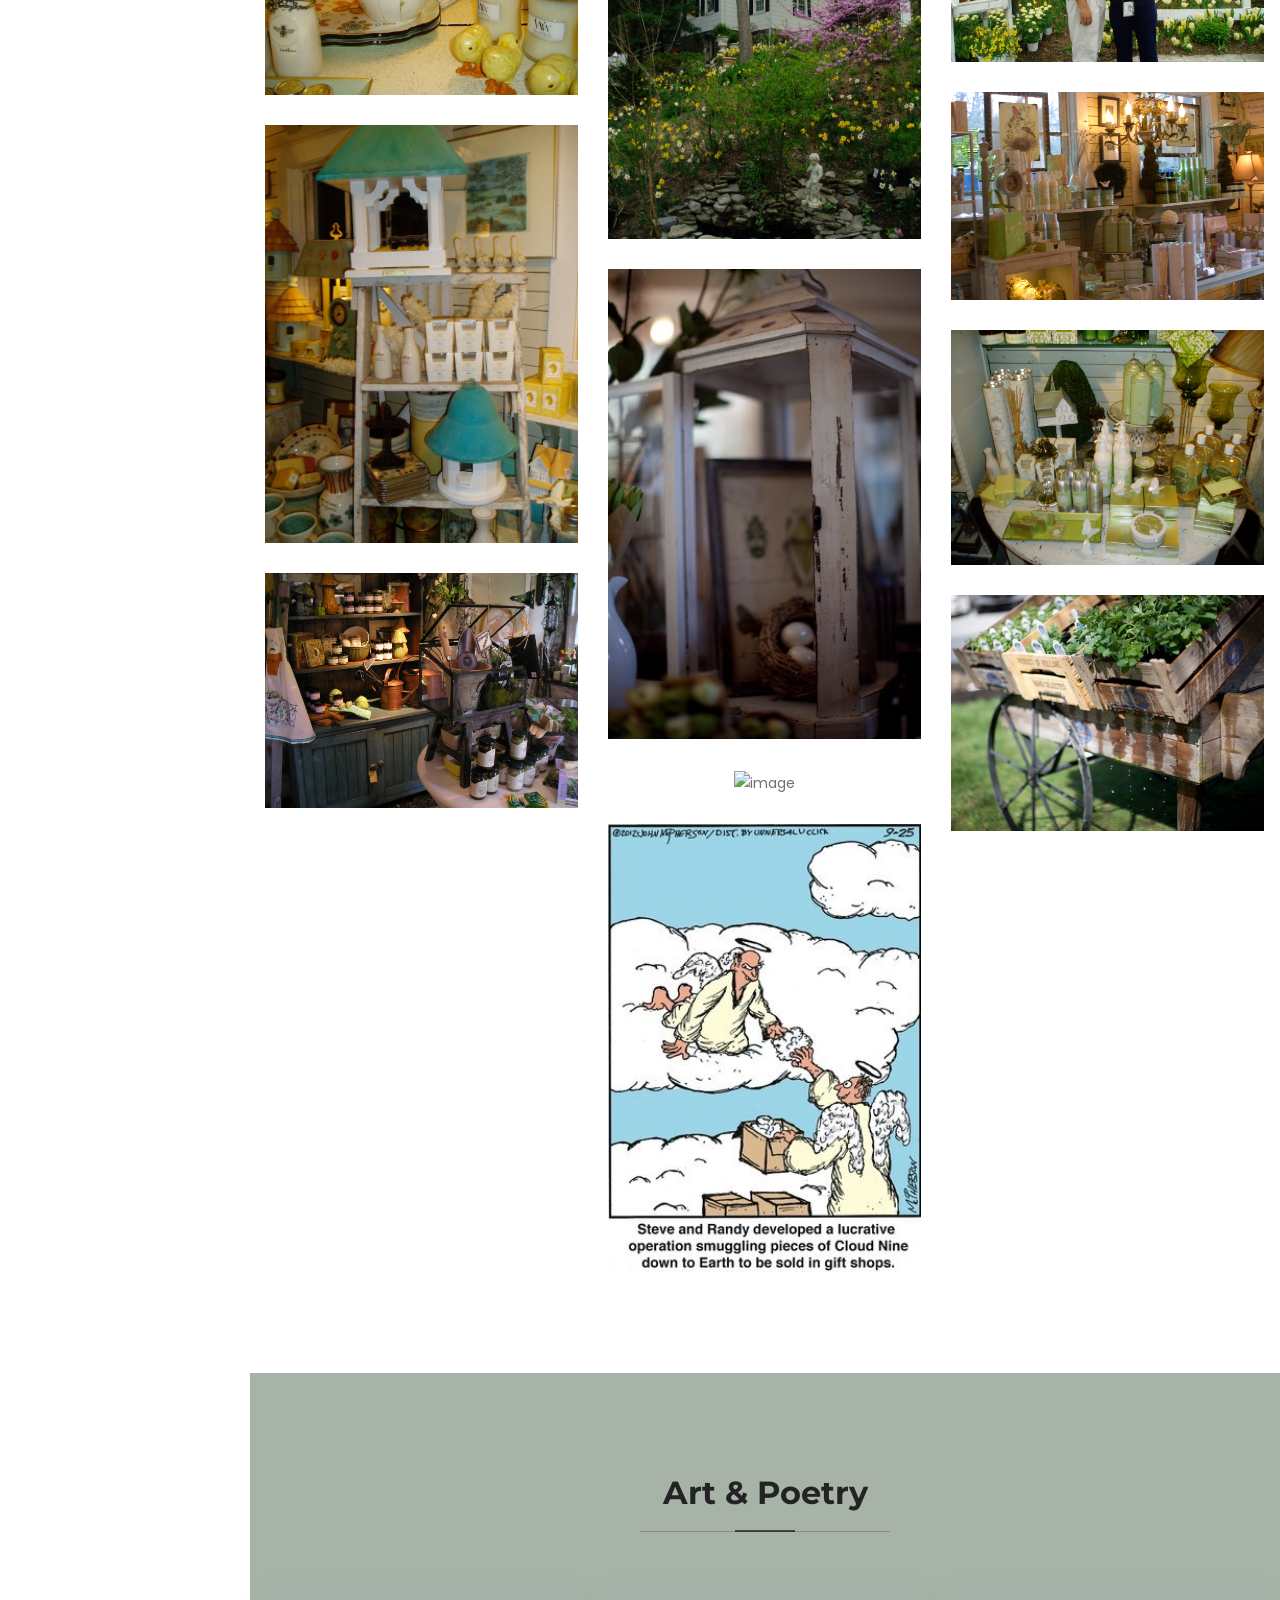
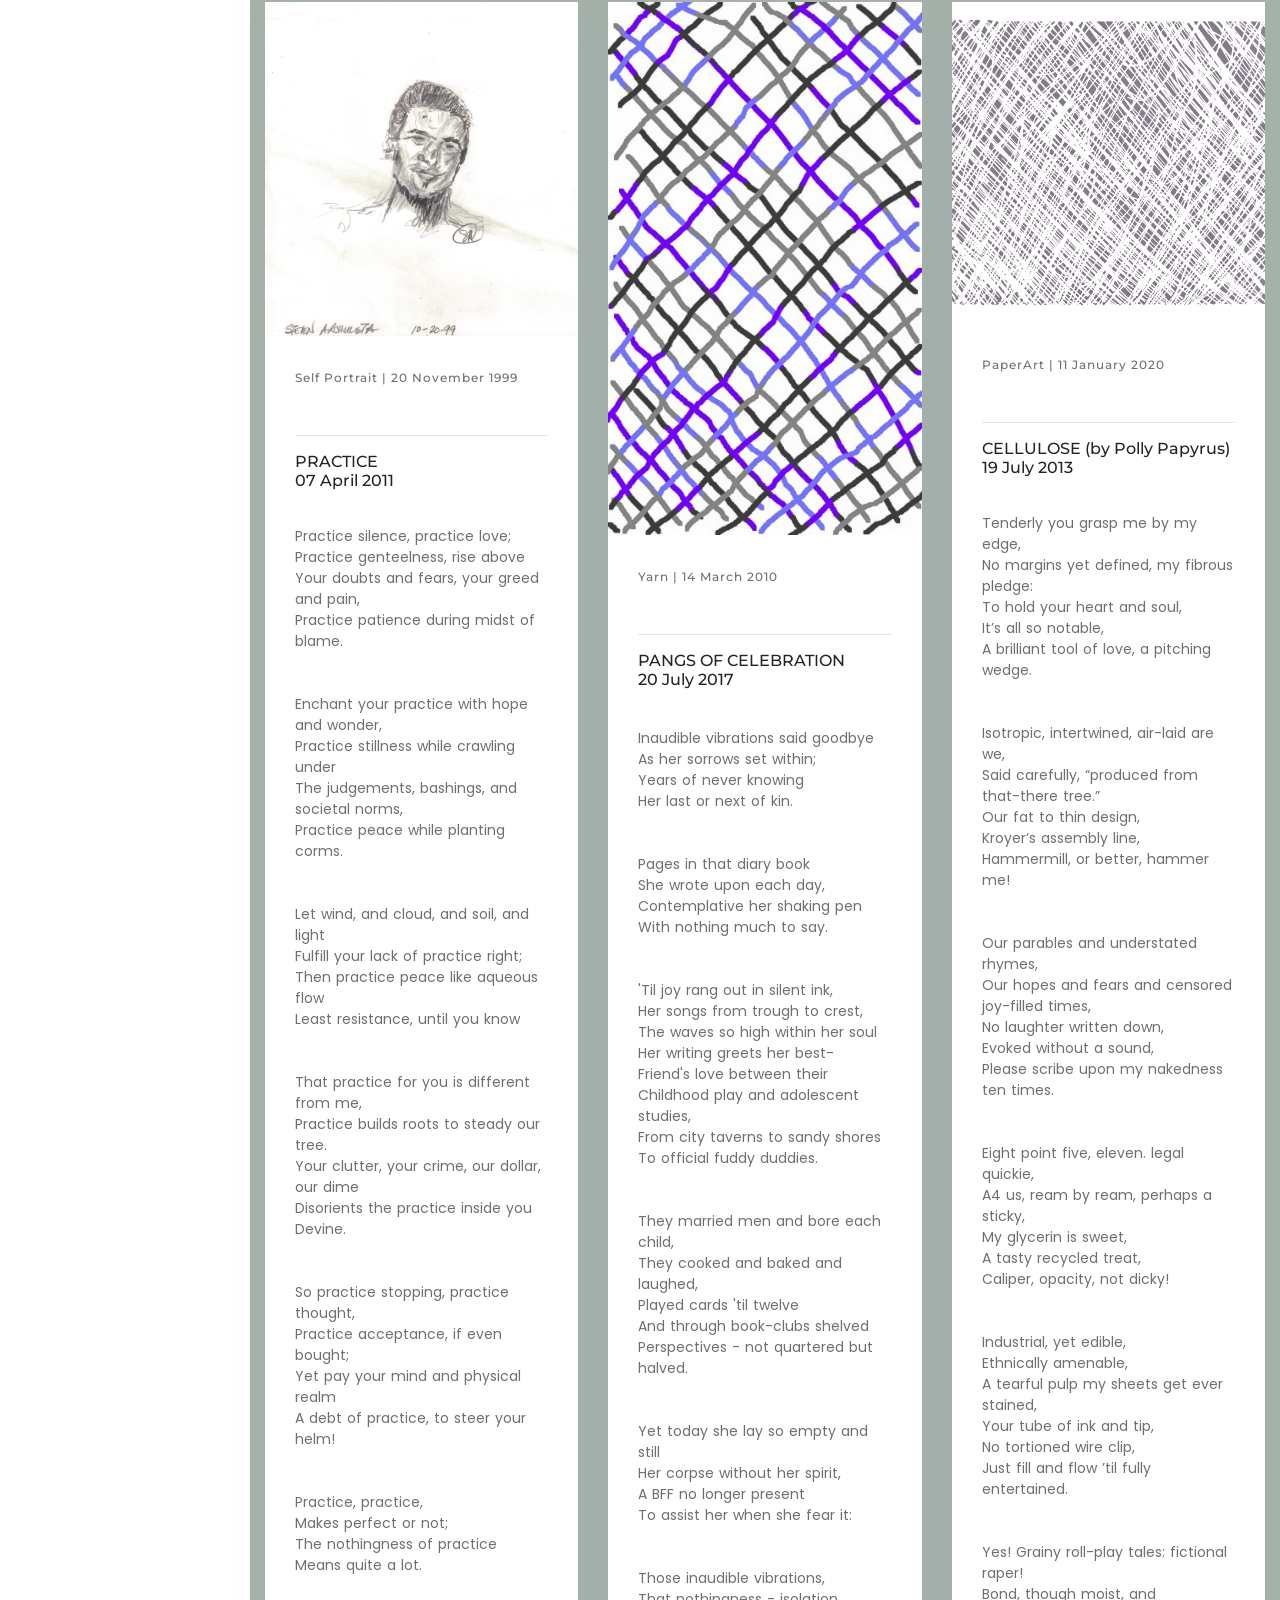
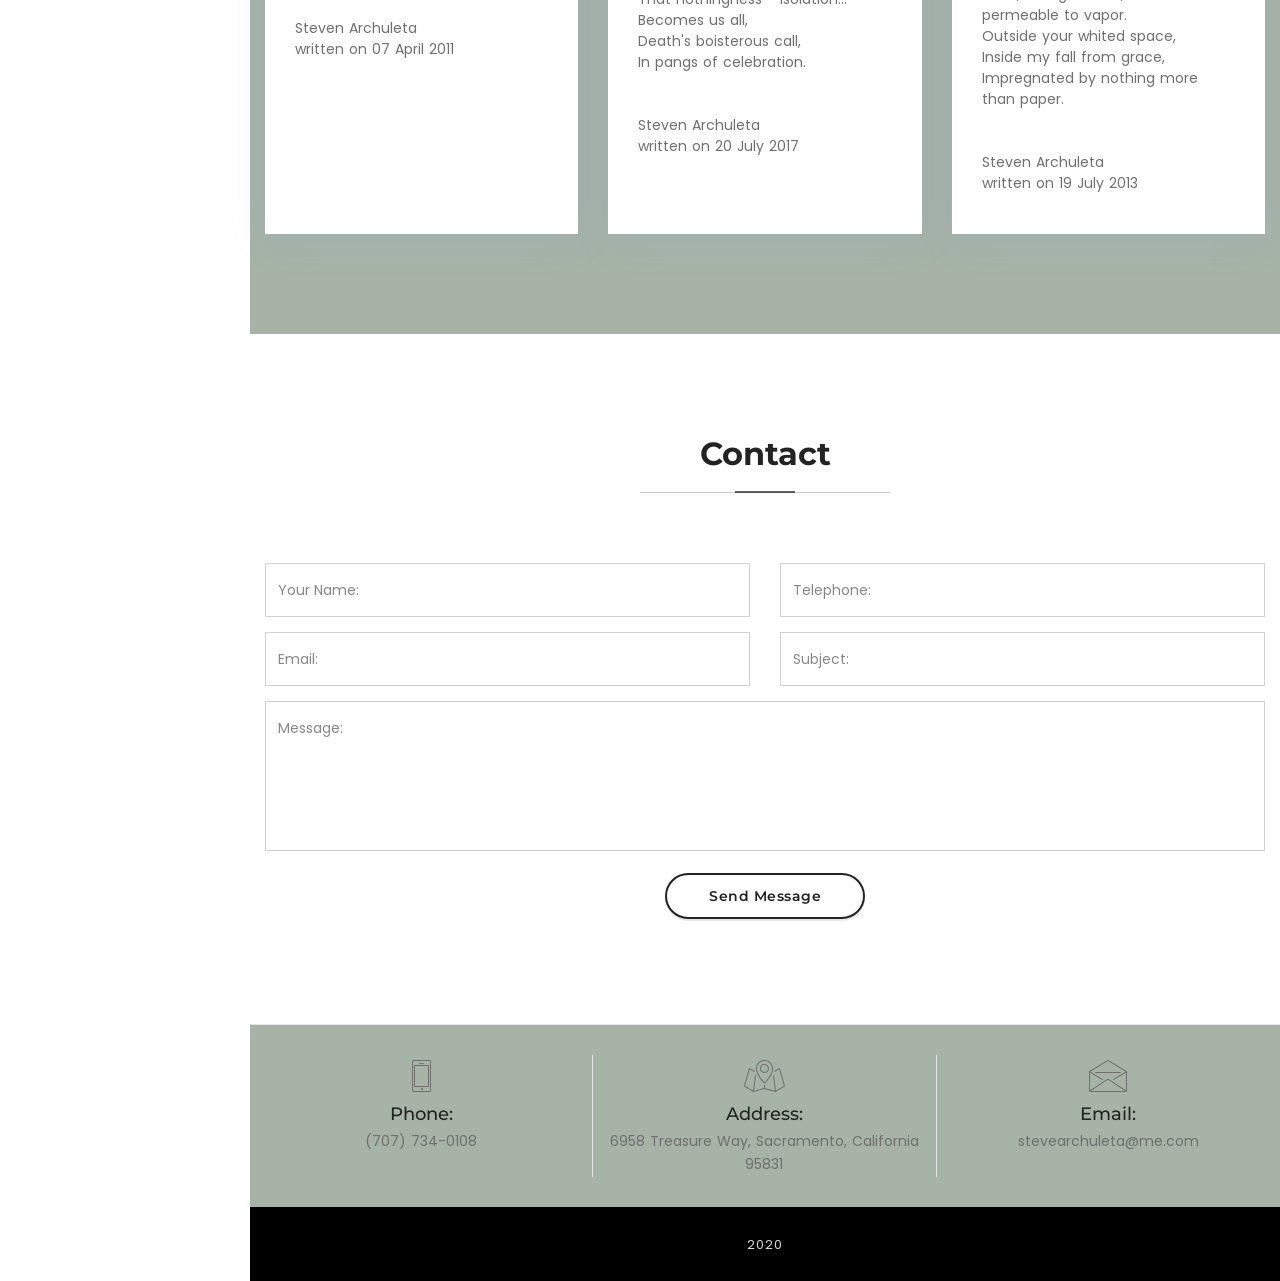
==== commit 152ad385: "test LinkedIn profile badge" ====
--- a/index.html
+++ b/index.html
@@ -672,7 +672,7 @@
                 <i class="fas fa-arrow-right font-size15 margin-5px-left"></i>
                 <span class="alt-font margin-5px-left">The Soul Gardeners App</span>
             </a>
-
+            <div class="LI-profile-badge"  data-version="v1" data-size="medium" data-locale="en_US" data-type="vertical" data-theme="dark" data-vanity="stevearchuleta"><a class="LI-simple-link" href='https://www.linkedin.com/in/stevearchuleta?trk=profile-badge'>Steve Archuleta</a></div>
         </section>
         <!-- End Services Section -->
 
@@ -1333,7 +1333,7 @@
     <!-- contact form scripts -->
     <script src="js/mailform/jquery.form.min.js"></script>
     <script src="js/mailform/jquery.rd-mailform.min.c.js"></script>
-    
+    <script type="text/javascript" src="https://platform.linkedin.com/badges/js/profile.js" async defer></script>
 </body>
 
 </html>
